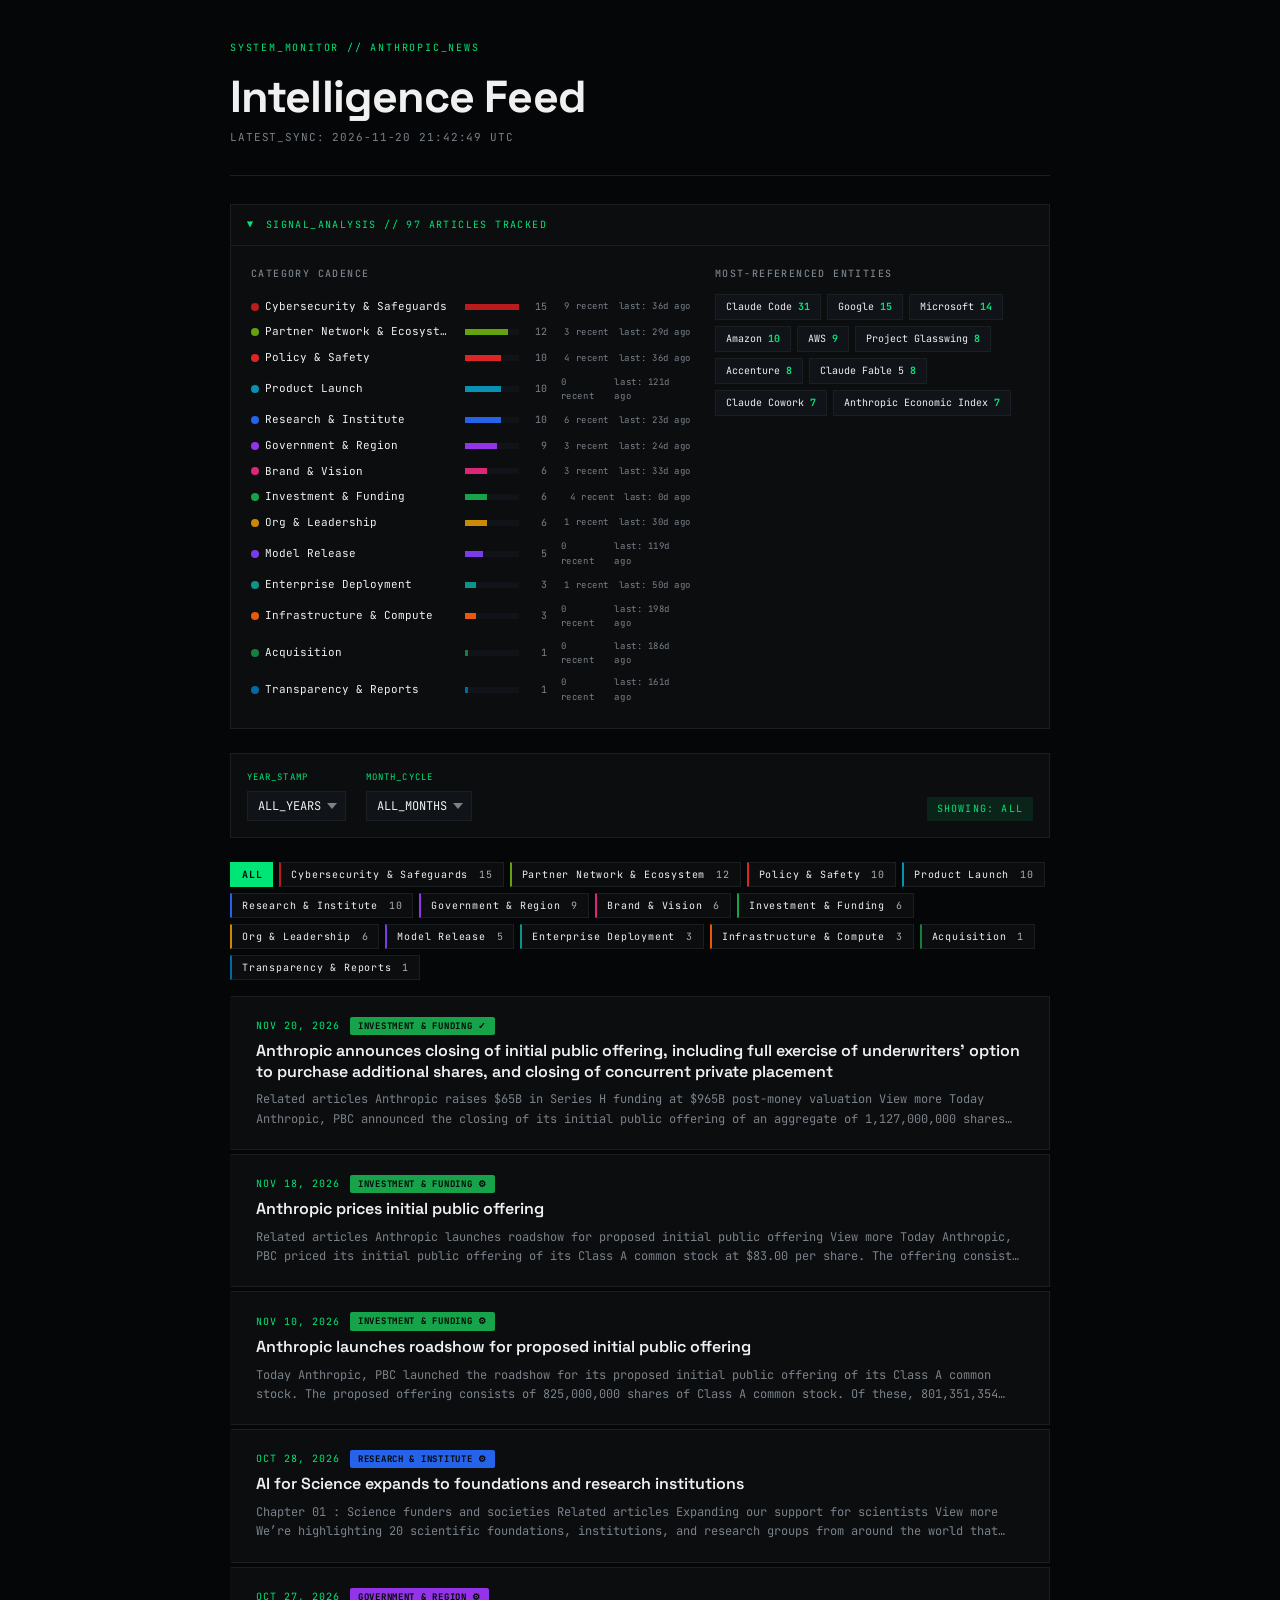
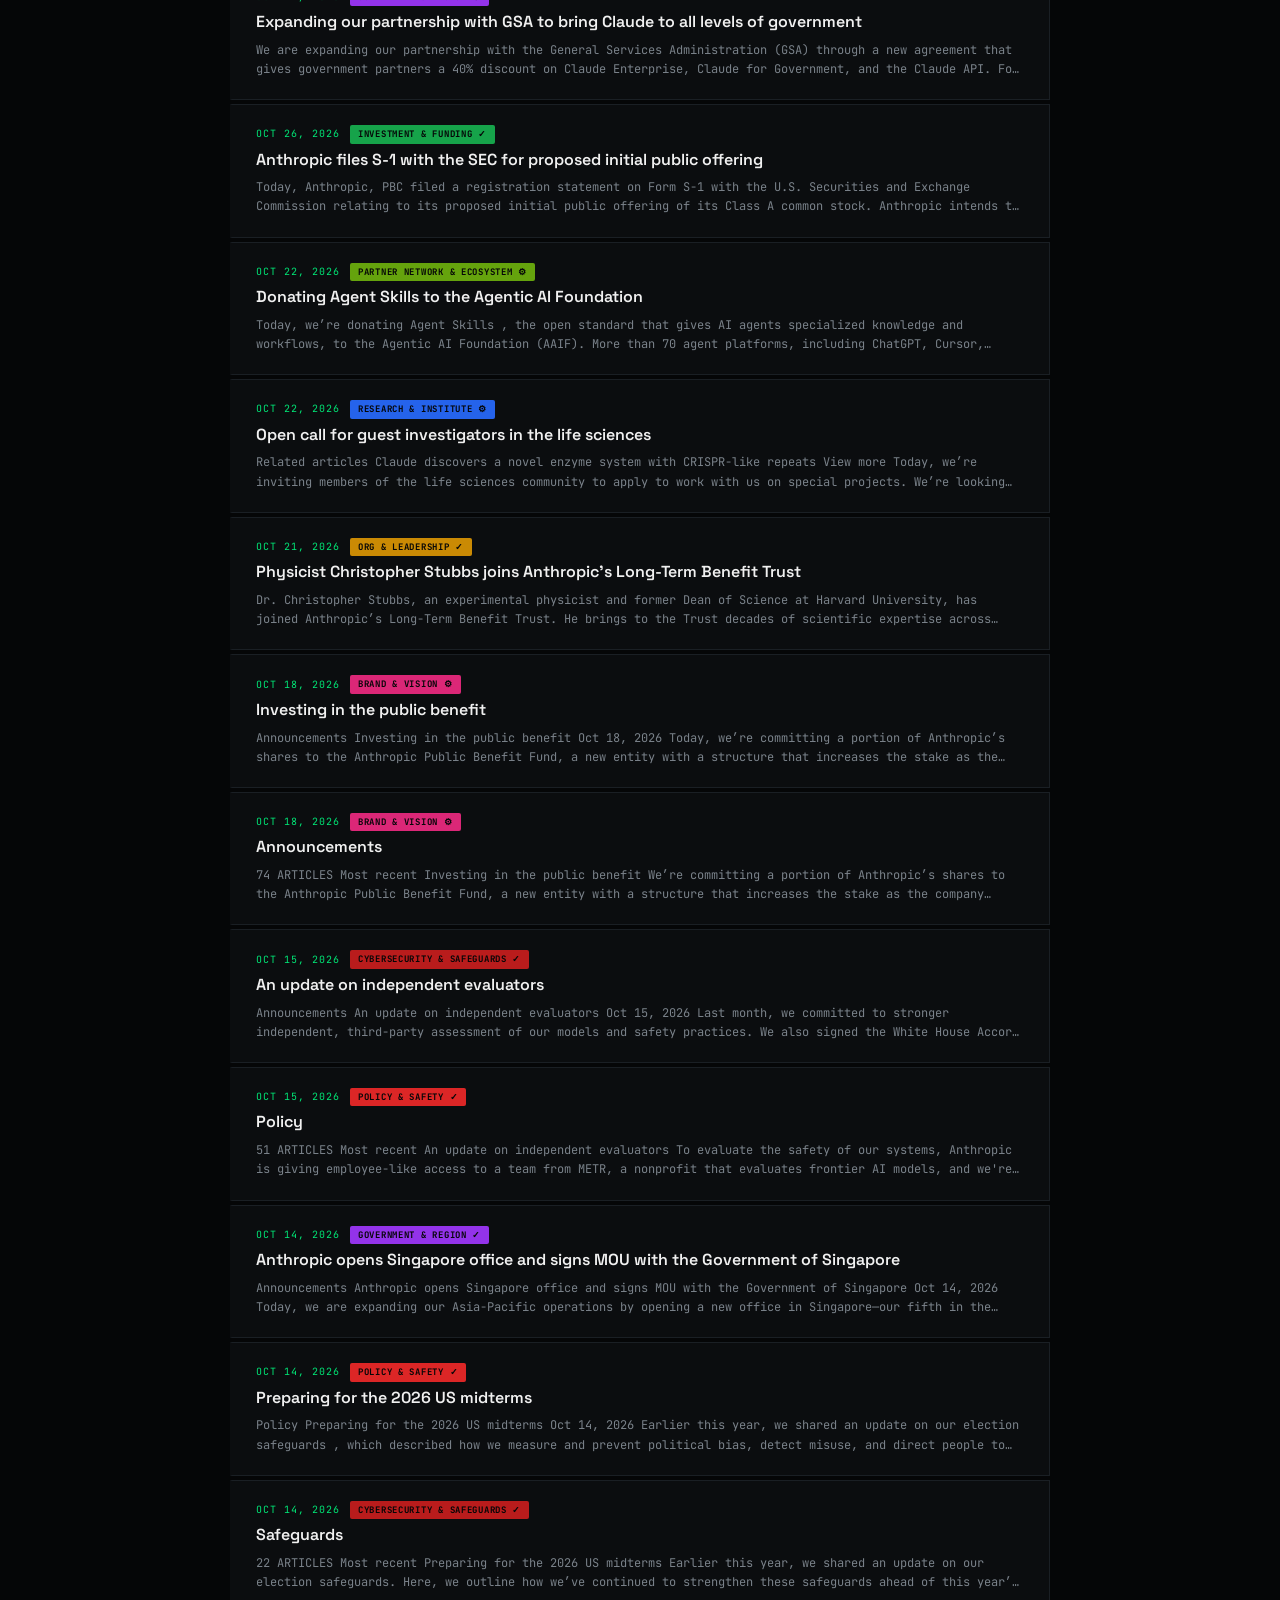
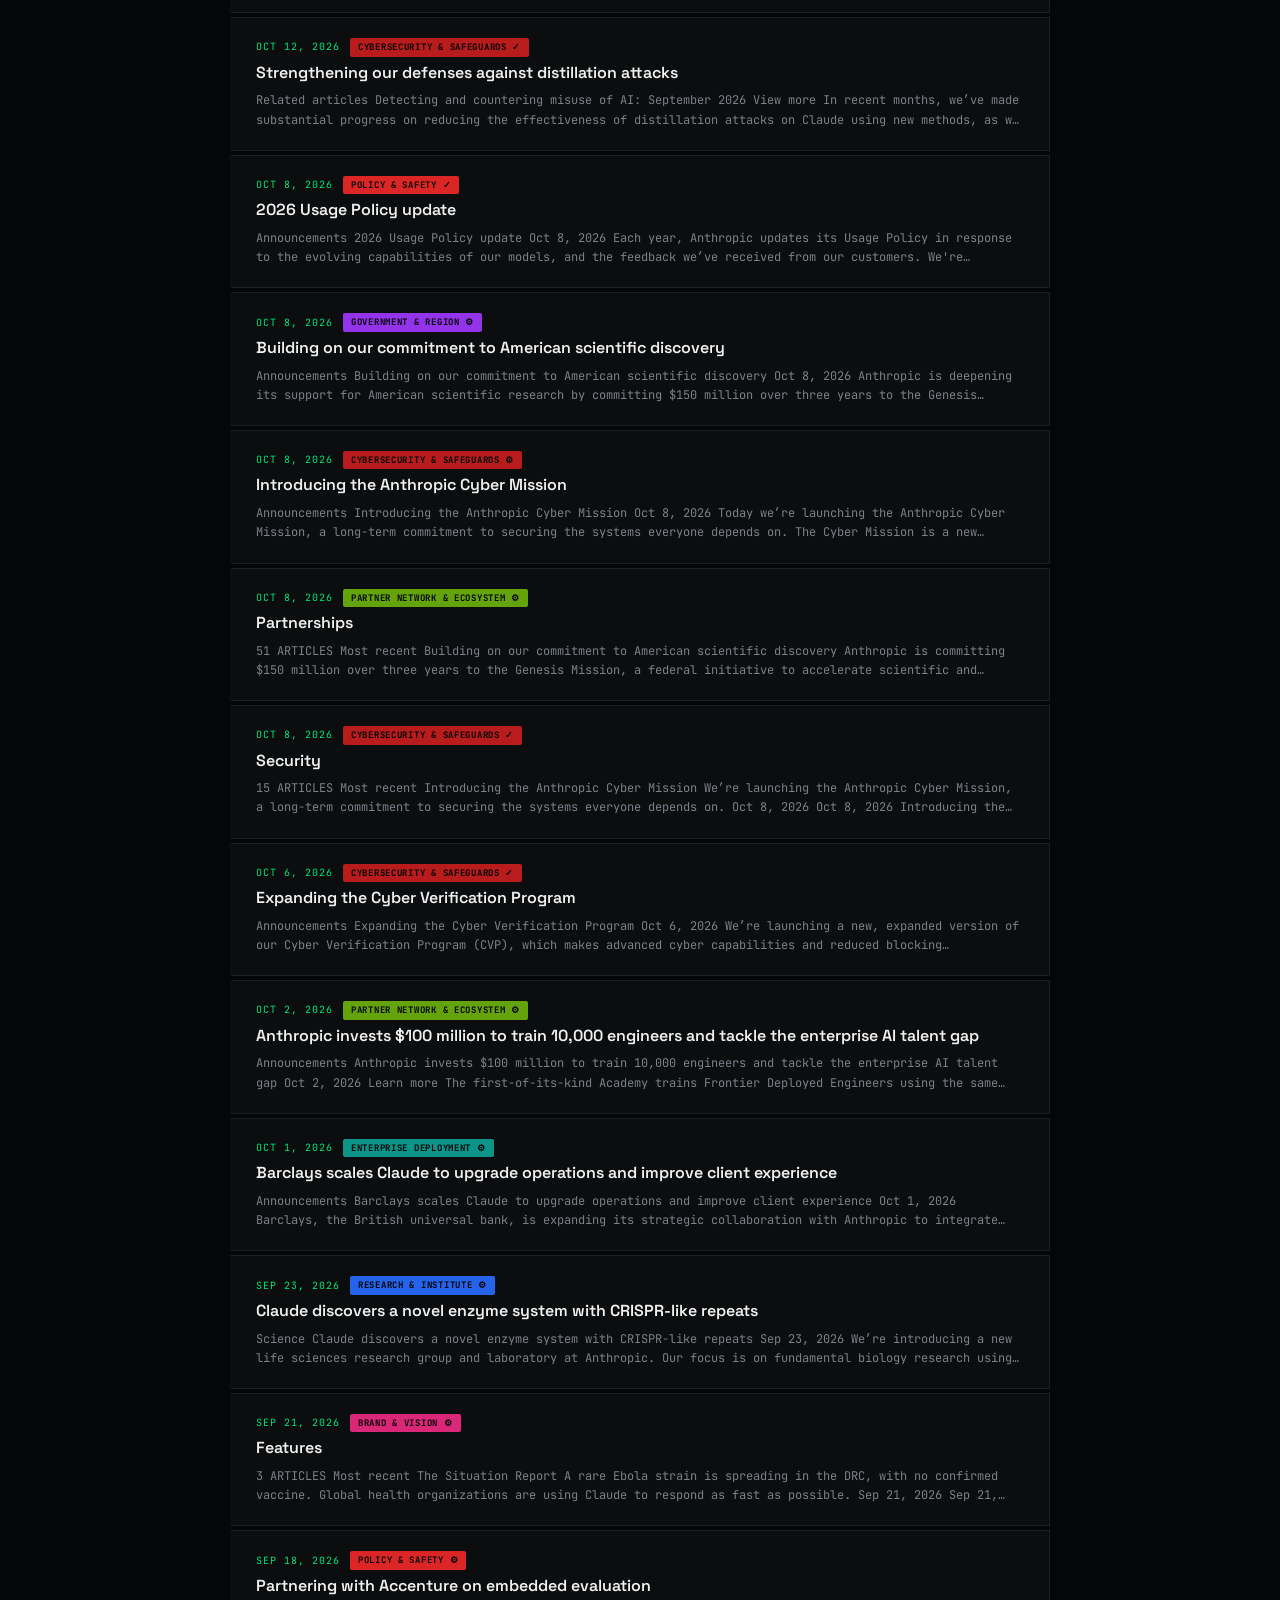
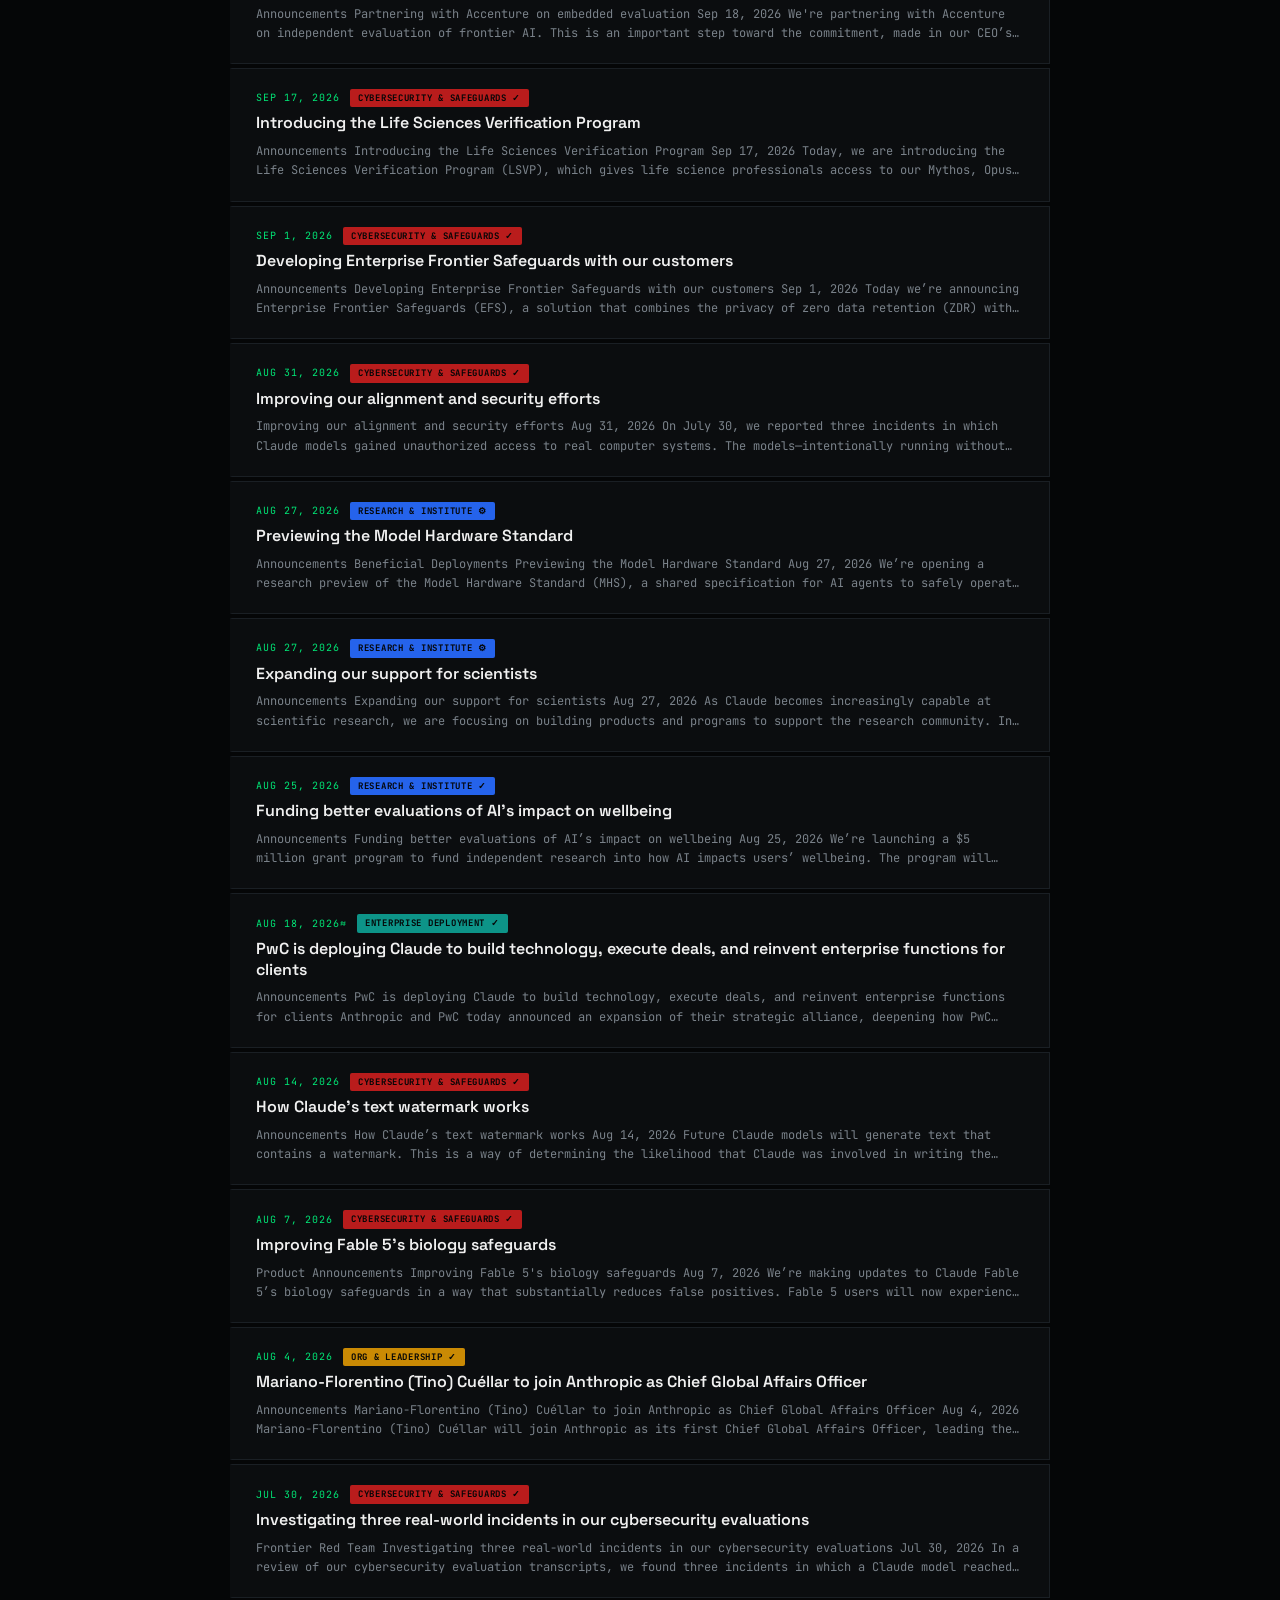
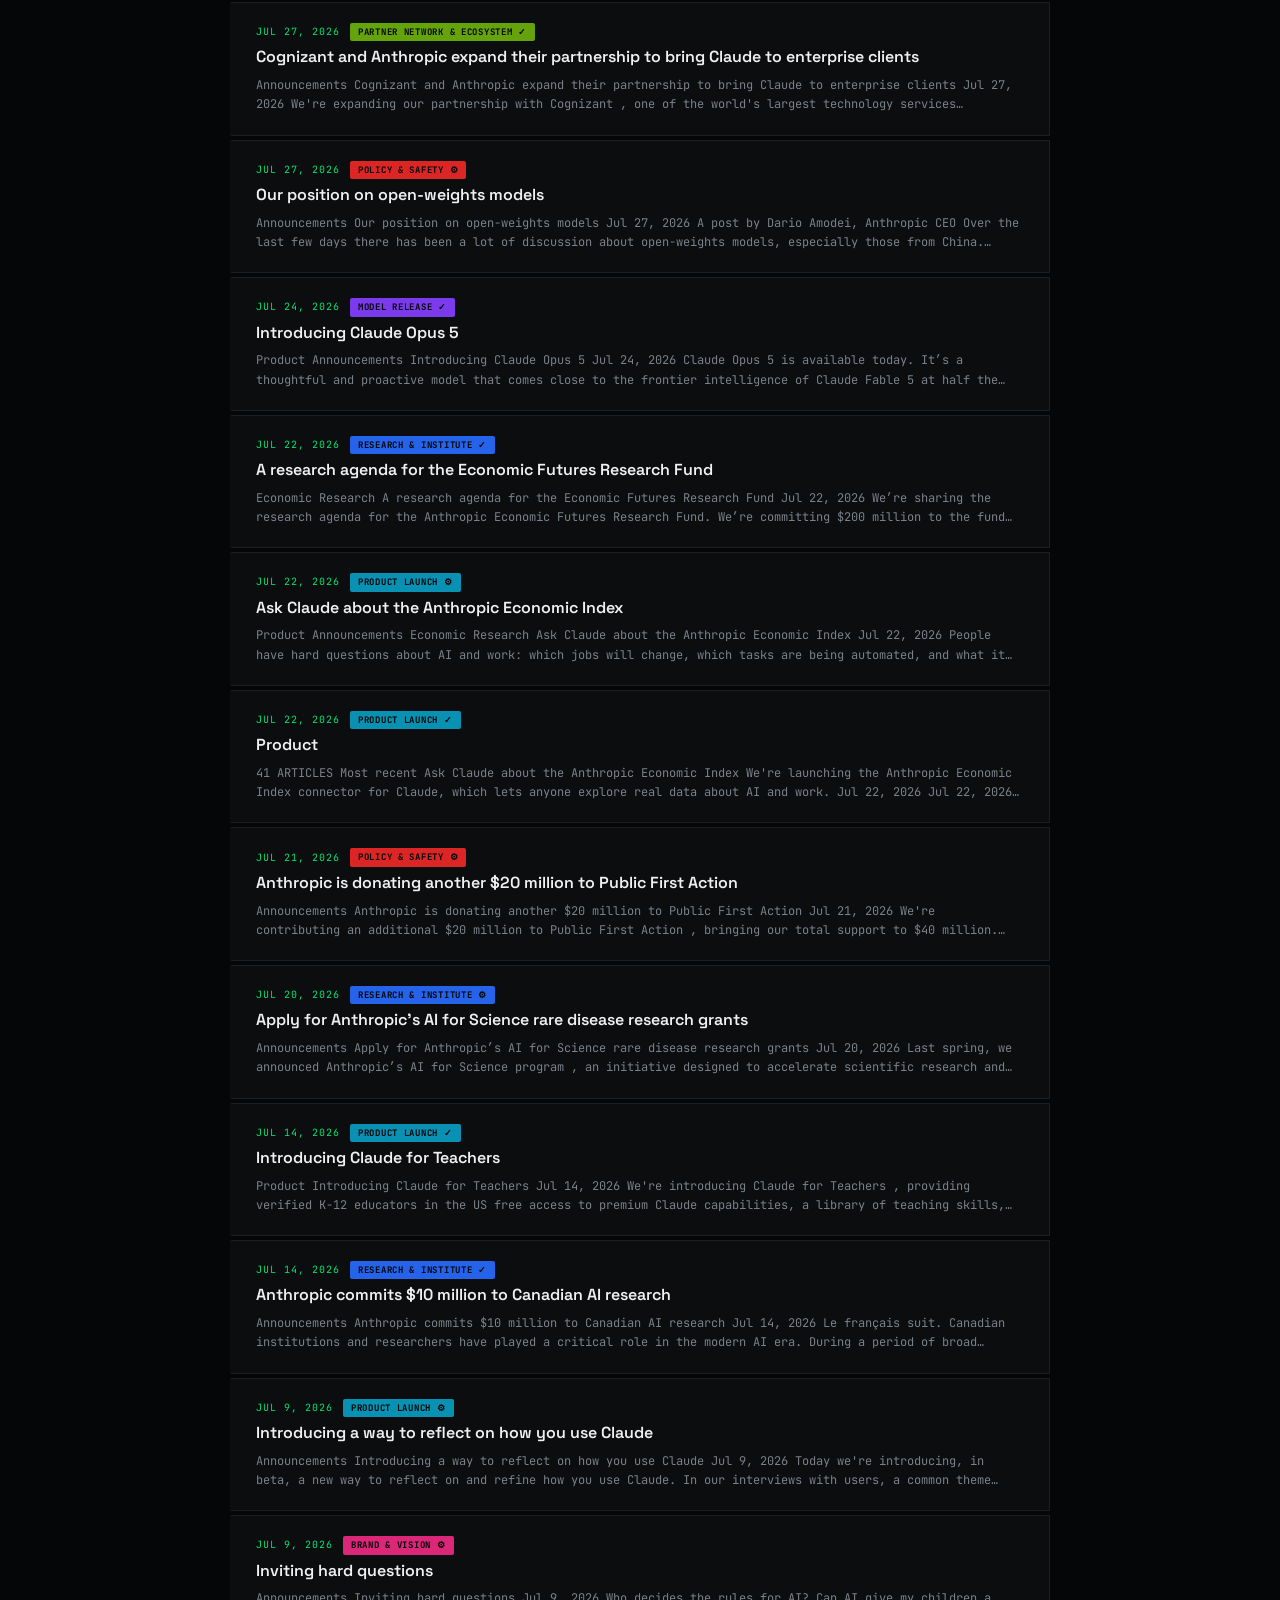
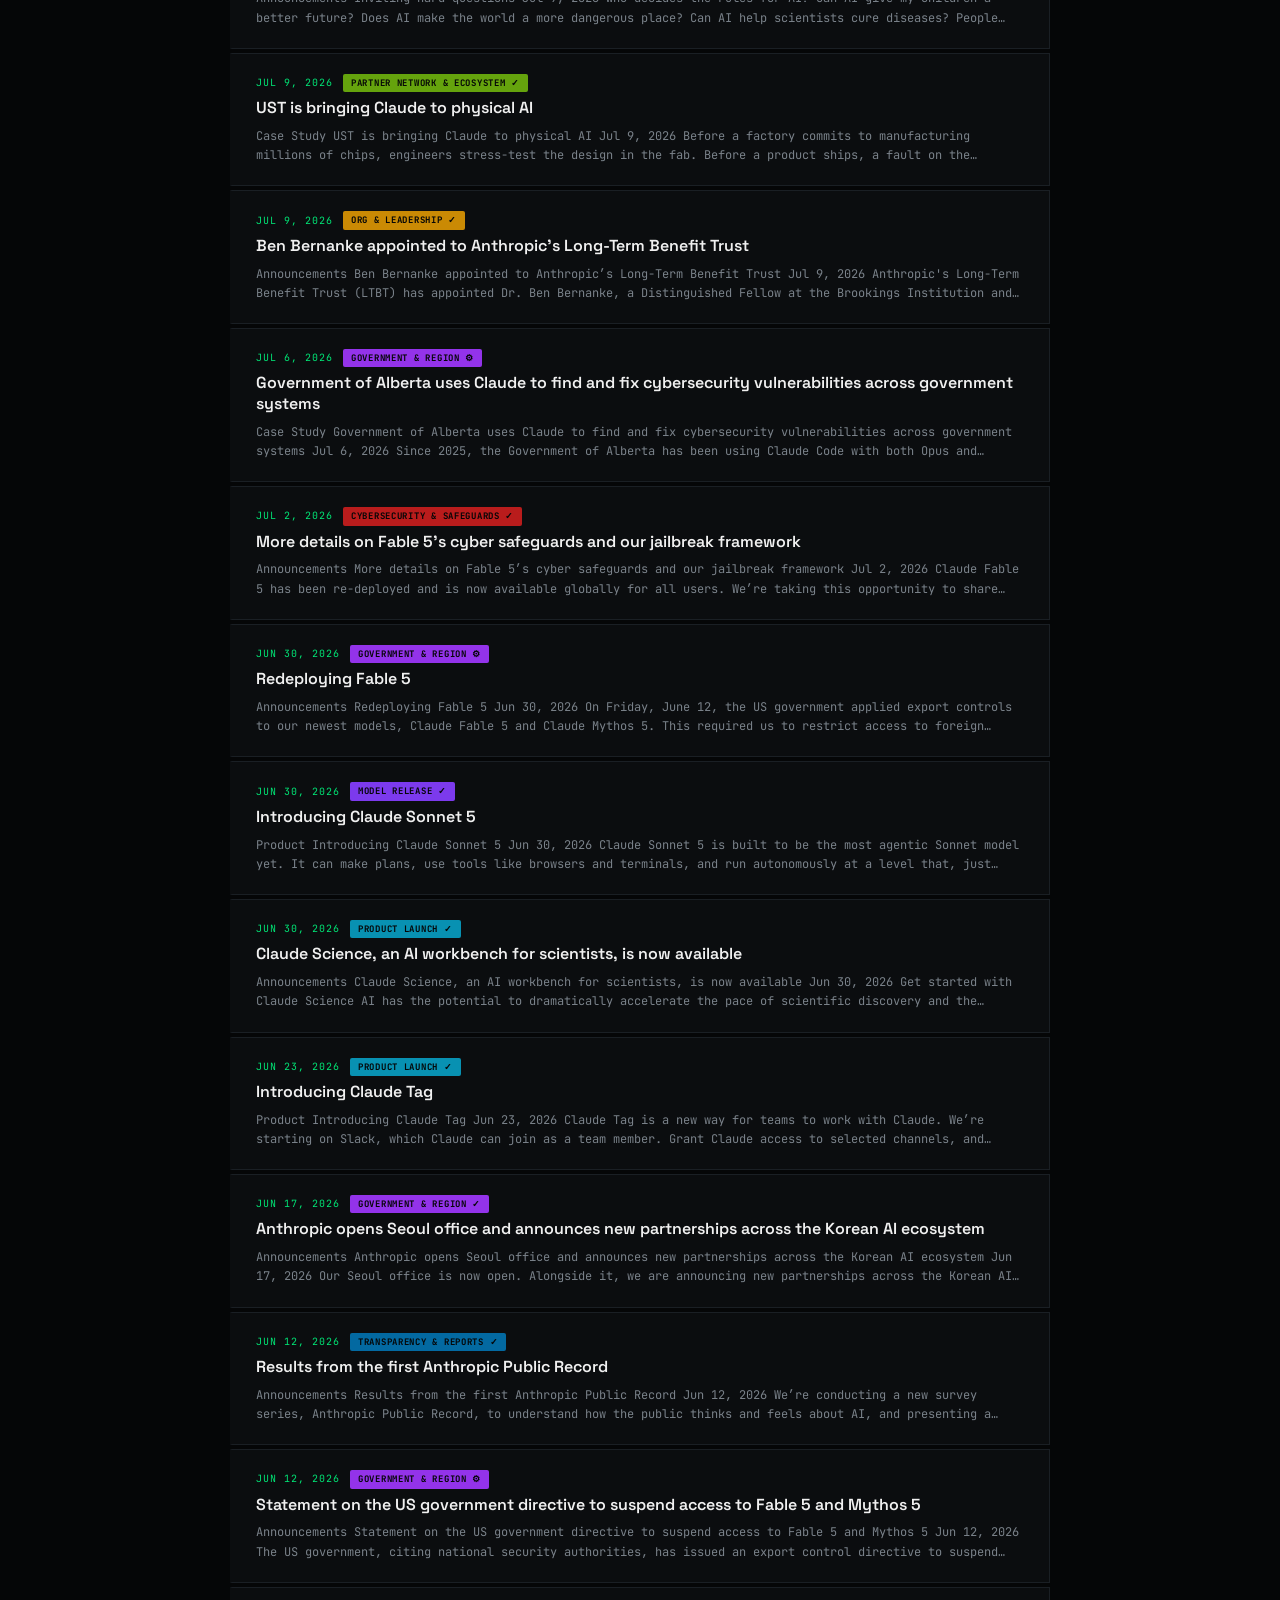
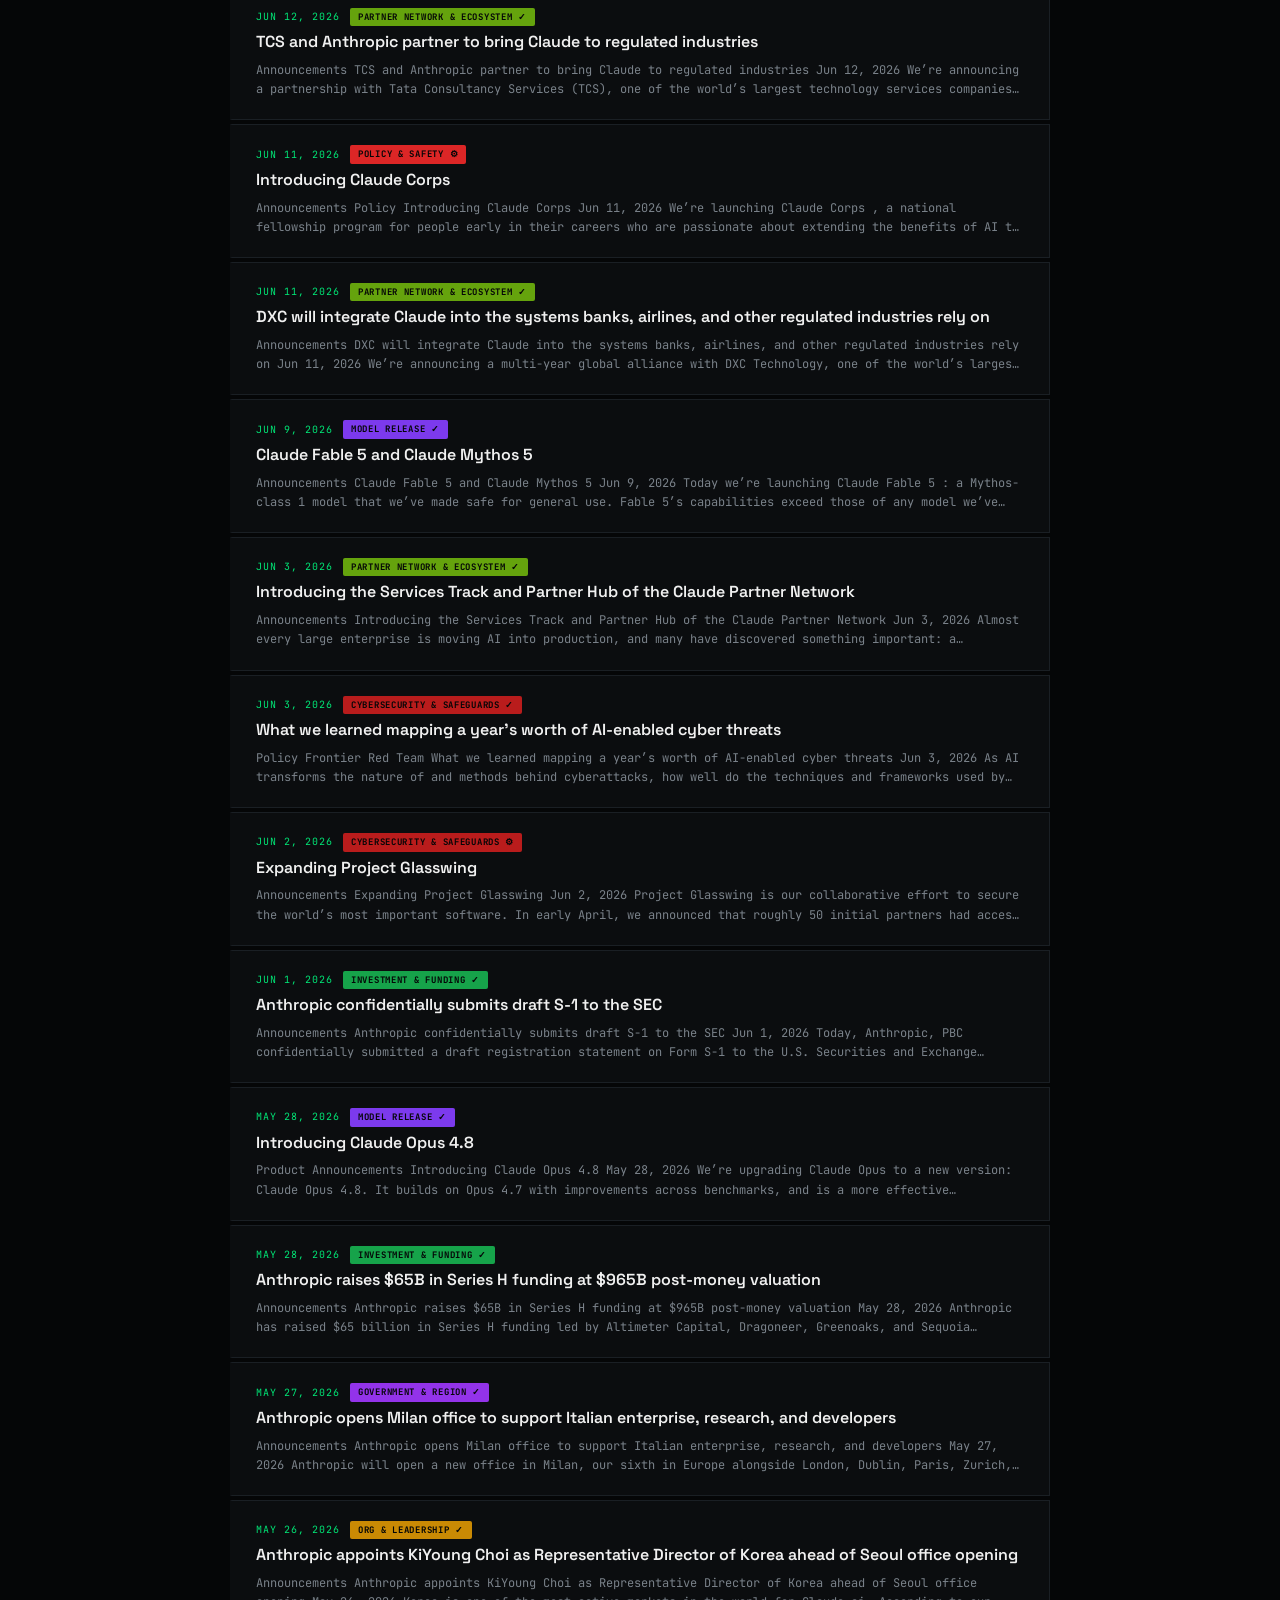
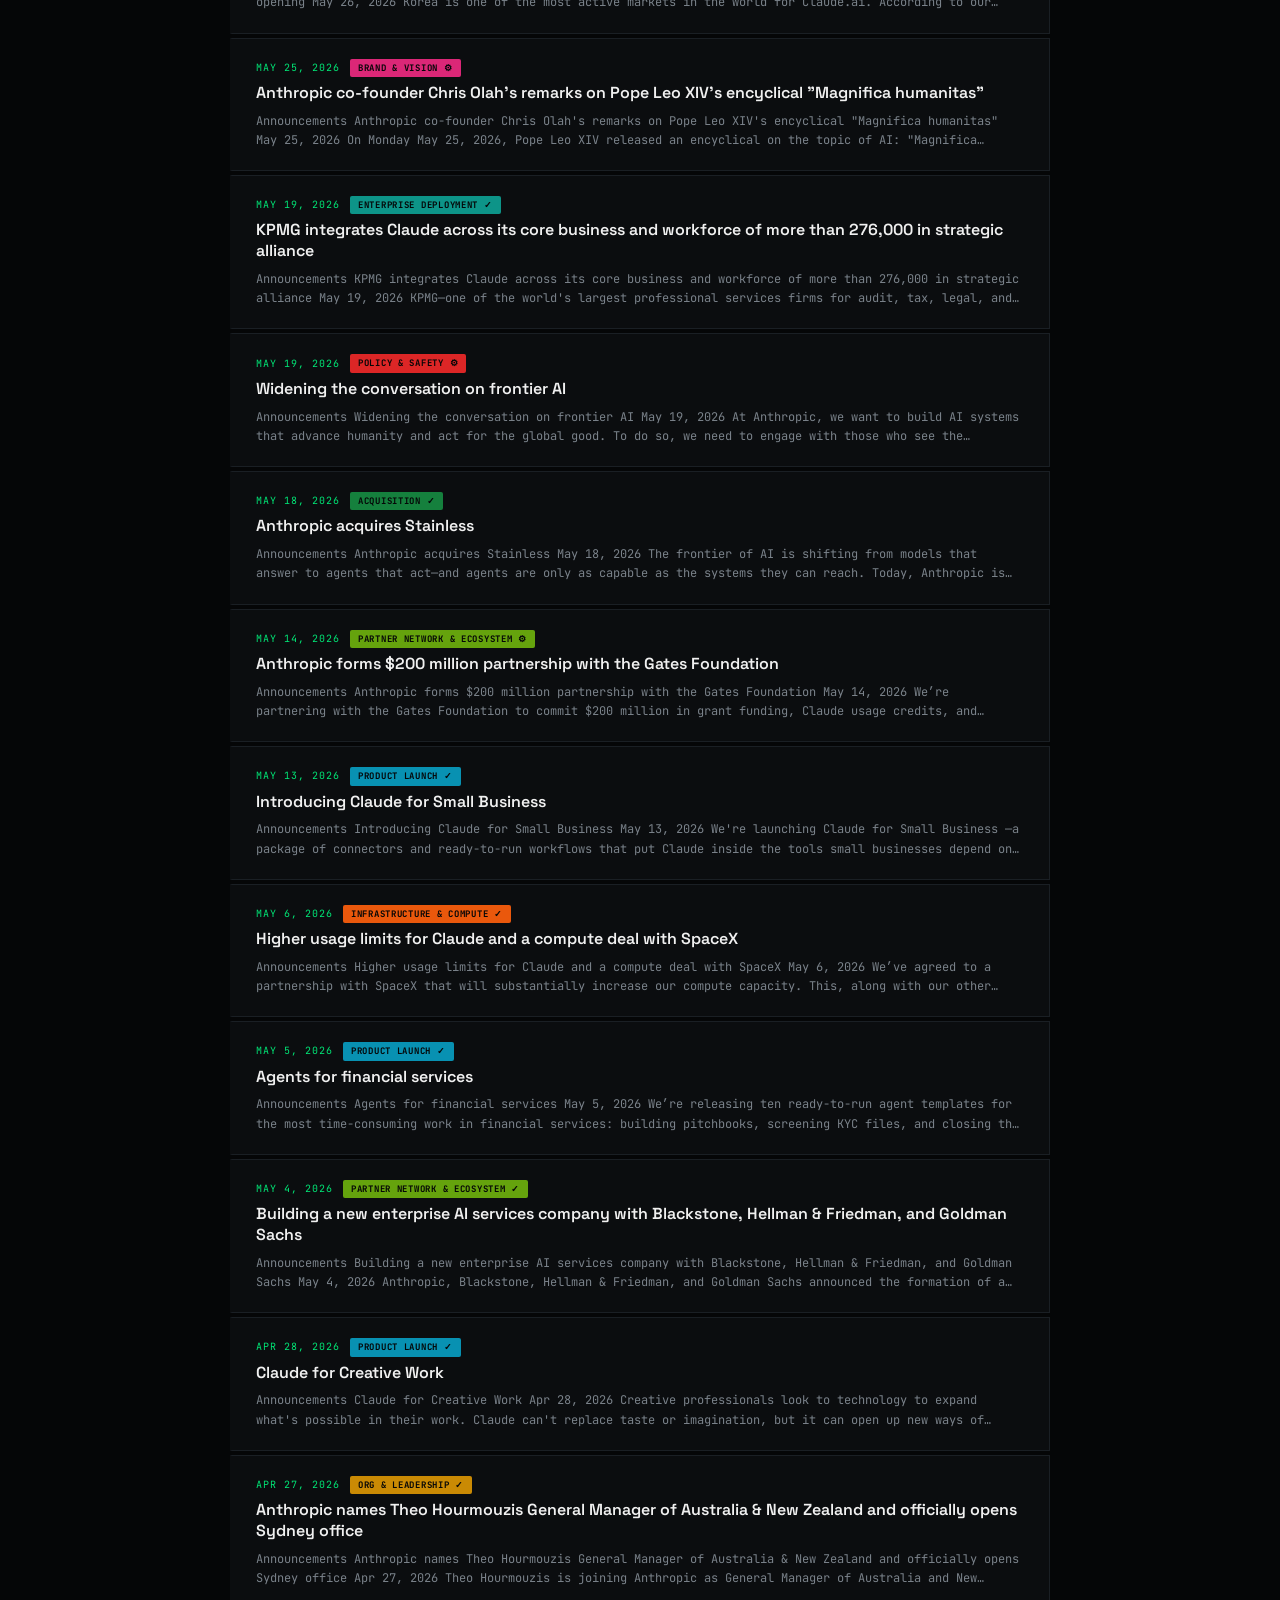
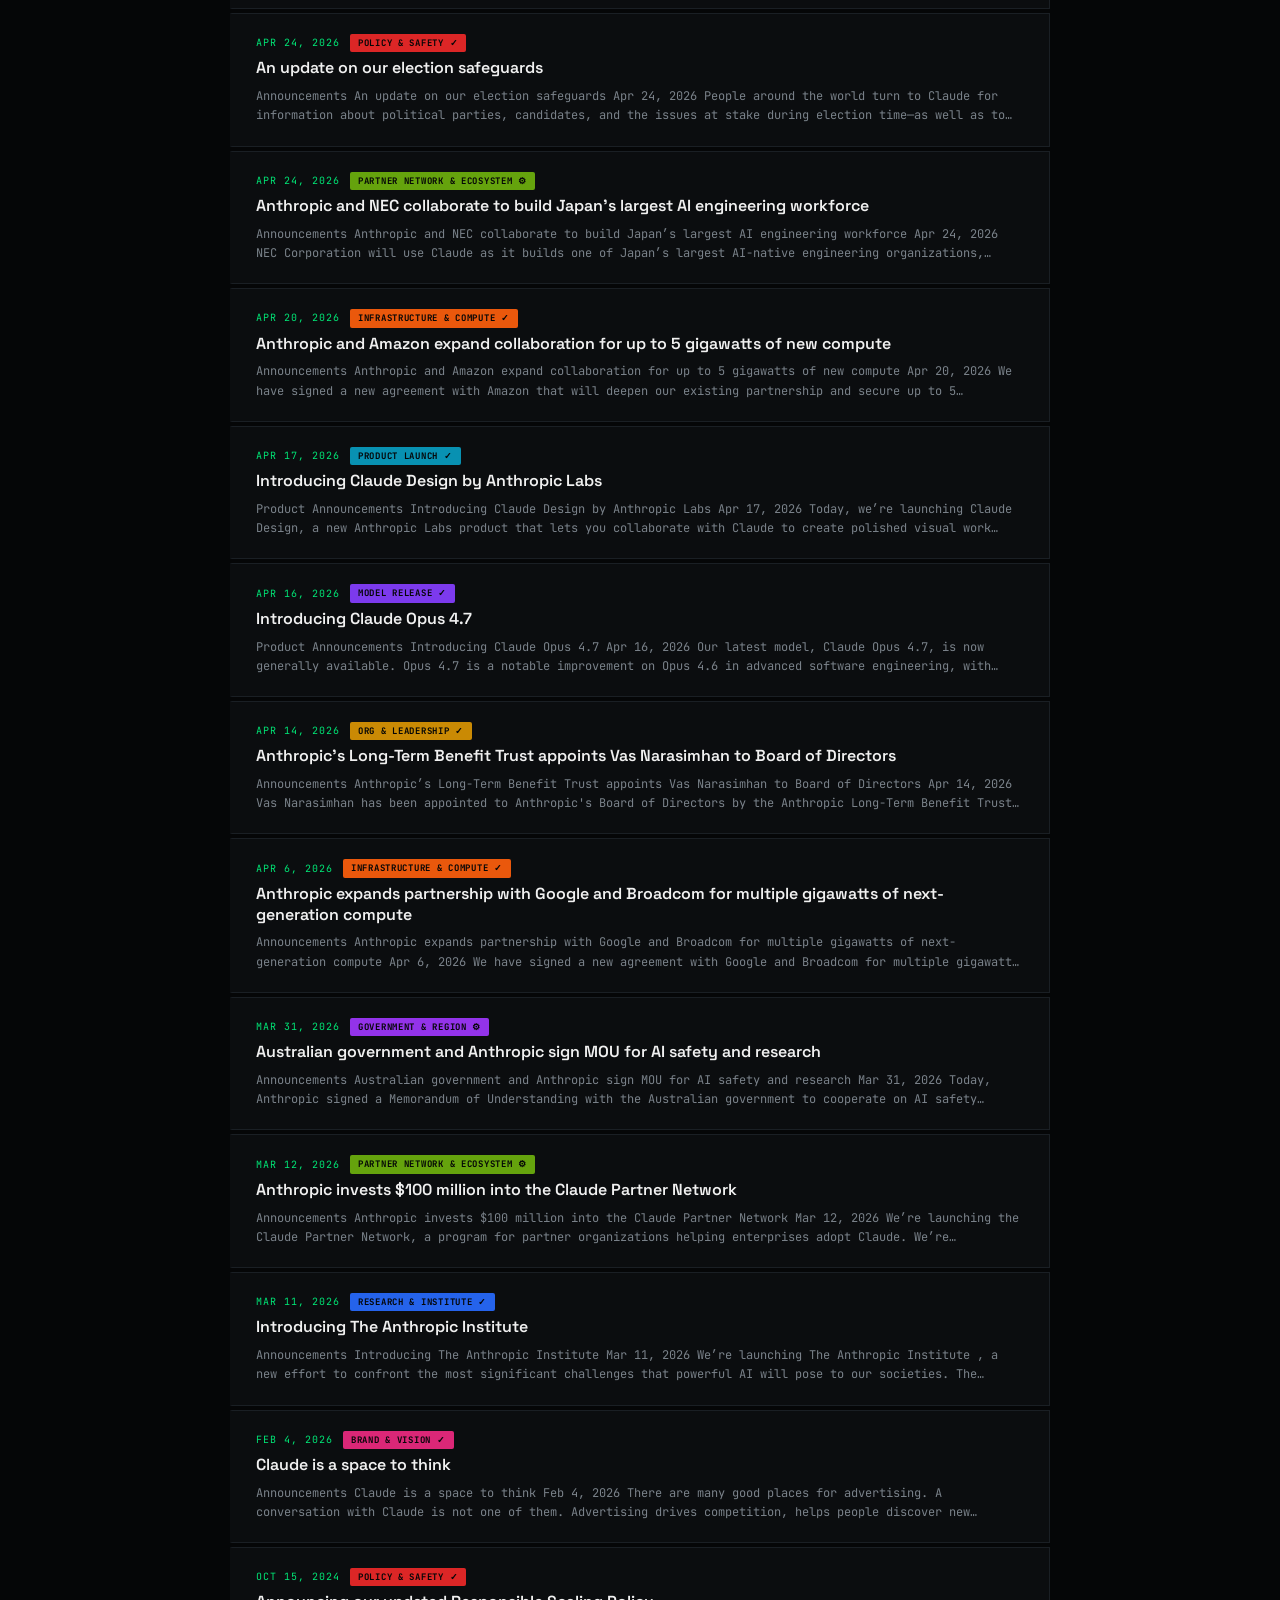
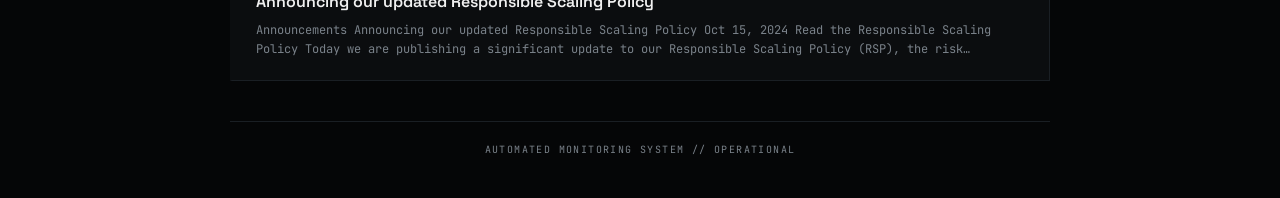
==== index.html @ 63902dde "chore: update news data and index" ====
<!DOCTYPE html>
<html lang="en">
<head>
    <meta charset="UTF-8">
    <meta name="viewport" content="width=device-width, initial-scale=1.0">
    <title>Anthropic News Monitor</title>
    <link rel="stylesheet" href="styles.css">
    <link rel="alternate" type="application/rss+xml" title="Anthropic News (unofficial feed)" href="feed.xml">
</head>
<body>
    <div class="container">
        <header>
            <div class="brand">SYSTEM_MONITOR // ANTHROPIC_NEWS</div>
            <h1>Intelligence Feed</h1>
            <p class="update-time">LATEST_SYNC: 2026-11-20 21:42:49 UTC</p>
        </header>

        
    <details class="trends-panel" open>
        <summary class="trends-summary">SIGNAL_ANALYSIS // 97 articles tracked</summary>
        <div class="trends-grid">
            <div class="trends-col">
                <h3>Category cadence</h3>
                
        <div class="trend-row">
            <div class="trend-label">
                <span class="cat-dot" style="background:#b91c1c"></span>
                <span class="cat-name">Cybersecurity & Safeguards</span>
            </div>
            <div class="trend-bar-wrap">
                <div class="trend-bar-track">
                    <div class="trend-bar" style="width:100%;background:#b91c1c"></div>
                </div>
                <span class="trend-count">15</span>
            </div>
            <div class="trend-meta">
                <span title="Articles in last 90 days">9 recent</span>
                <span title="Days since last article in this category">last: 36d ago</span>
            </div>
        </div>
        <div class="trend-row">
            <div class="trend-label">
                <span class="cat-dot" style="background:#65a30d"></span>
                <span class="cat-name">Partner Network & Ecosystem</span>
            </div>
            <div class="trend-bar-wrap">
                <div class="trend-bar-track">
                    <div class="trend-bar" style="width:80%;background:#65a30d"></div>
                </div>
                <span class="trend-count">12</span>
            </div>
            <div class="trend-meta">
                <span title="Articles in last 90 days">3 recent</span>
                <span title="Days since last article in this category">last: 29d ago</span>
            </div>
        </div>
        <div class="trend-row">
            <div class="trend-label">
                <span class="cat-dot" style="background:#dc2626"></span>
                <span class="cat-name">Policy & Safety</span>
            </div>
            <div class="trend-bar-wrap">
                <div class="trend-bar-track">
                    <div class="trend-bar" style="width:66%;background:#dc2626"></div>
                </div>
                <span class="trend-count">10</span>
            </div>
            <div class="trend-meta">
                <span title="Articles in last 90 days">4 recent</span>
                <span title="Days since last article in this category">last: 36d ago</span>
            </div>
        </div>
        <div class="trend-row">
            <div class="trend-label">
                <span class="cat-dot" style="background:#0891b2"></span>
                <span class="cat-name">Product Launch</span>
            </div>
            <div class="trend-bar-wrap">
                <div class="trend-bar-track">
                    <div class="trend-bar" style="width:66%;background:#0891b2"></div>
                </div>
                <span class="trend-count">10</span>
            </div>
            <div class="trend-meta">
                <span title="Articles in last 90 days">0 recent</span>
                <span title="Days since last article in this category">last: 121d ago</span>
            </div>
        </div>
        <div class="trend-row">
            <div class="trend-label">
                <span class="cat-dot" style="background:#2563eb"></span>
                <span class="cat-name">Research & Institute</span>
            </div>
            <div class="trend-bar-wrap">
                <div class="trend-bar-track">
                    <div class="trend-bar" style="width:66%;background:#2563eb"></div>
                </div>
                <span class="trend-count">10</span>
            </div>
            <div class="trend-meta">
                <span title="Articles in last 90 days">6 recent</span>
                <span title="Days since last article in this category">last: 23d ago</span>
            </div>
        </div>
        <div class="trend-row">
            <div class="trend-label">
                <span class="cat-dot" style="background:#9333ea"></span>
                <span class="cat-name">Government & Region</span>
            </div>
            <div class="trend-bar-wrap">
                <div class="trend-bar-track">
                    <div class="trend-bar" style="width:60%;background:#9333ea"></div>
                </div>
                <span class="trend-count">9</span>
            </div>
            <div class="trend-meta">
                <span title="Articles in last 90 days">3 recent</span>
                <span title="Days since last article in this category">last: 24d ago</span>
            </div>
        </div>
        <div class="trend-row">
            <div class="trend-label">
                <span class="cat-dot" style="background:#db2777"></span>
                <span class="cat-name">Brand & Vision</span>
            </div>
            <div class="trend-bar-wrap">
                <div class="trend-bar-track">
                    <div class="trend-bar" style="width:40%;background:#db2777"></div>
                </div>
                <span class="trend-count">6</span>
            </div>
            <div class="trend-meta">
                <span title="Articles in last 90 days">3 recent</span>
                <span title="Days since last article in this category">last: 33d ago</span>
            </div>
        </div>
        <div class="trend-row">
            <div class="trend-label">
                <span class="cat-dot" style="background:#16a34a"></span>
                <span class="cat-name">Investment & Funding</span>
            </div>
            <div class="trend-bar-wrap">
                <div class="trend-bar-track">
                    <div class="trend-bar" style="width:40%;background:#16a34a"></div>
                </div>
                <span class="trend-count">6</span>
            </div>
            <div class="trend-meta">
                <span title="Articles in last 90 days">4 recent</span>
                <span title="Days since last article in this category">last: 0d ago</span>
            </div>
        </div>
        <div class="trend-row">
            <div class="trend-label">
                <span class="cat-dot" style="background:#ca8a04"></span>
                <span class="cat-name">Org & Leadership</span>
            </div>
            <div class="trend-bar-wrap">
                <div class="trend-bar-track">
                    <div class="trend-bar" style="width:40%;background:#ca8a04"></div>
                </div>
                <span class="trend-count">6</span>
            </div>
            <div class="trend-meta">
                <span title="Articles in last 90 days">1 recent</span>
                <span title="Days since last article in this category">last: 30d ago</span>
            </div>
        </div>
        <div class="trend-row">
            <div class="trend-label">
                <span class="cat-dot" style="background:#7c3aed"></span>
                <span class="cat-name">Model Release</span>
            </div>
            <div class="trend-bar-wrap">
                <div class="trend-bar-track">
                    <div class="trend-bar" style="width:33%;background:#7c3aed"></div>
                </div>
                <span class="trend-count">5</span>
            </div>
            <div class="trend-meta">
                <span title="Articles in last 90 days">0 recent</span>
                <span title="Days since last article in this category">last: 119d ago</span>
            </div>
        </div>
        <div class="trend-row">
            <div class="trend-label">
                <span class="cat-dot" style="background:#0d9488"></span>
                <span class="cat-name">Enterprise Deployment</span>
            </div>
            <div class="trend-bar-wrap">
                <div class="trend-bar-track">
                    <div class="trend-bar" style="width:20%;background:#0d9488"></div>
                </div>
                <span class="trend-count">3</span>
            </div>
            <div class="trend-meta">
                <span title="Articles in last 90 days">1 recent</span>
                <span title="Days since last article in this category">last: 50d ago</span>
            </div>
        </div>
        <div class="trend-row">
            <div class="trend-label">
                <span class="cat-dot" style="background:#ea580c"></span>
                <span class="cat-name">Infrastructure & Compute</span>
            </div>
            <div class="trend-bar-wrap">
                <div class="trend-bar-track">
                    <div class="trend-bar" style="width:20%;background:#ea580c"></div>
                </div>
                <span class="trend-count">3</span>
            </div>
            <div class="trend-meta">
                <span title="Articles in last 90 days">0 recent</span>
                <span title="Days since last article in this category">last: 198d ago</span>
            </div>
        </div>
        <div class="trend-row">
            <div class="trend-label">
                <span class="cat-dot" style="background:#15803d"></span>
                <span class="cat-name">Acquisition</span>
            </div>
            <div class="trend-bar-wrap">
                <div class="trend-bar-track">
                    <div class="trend-bar" style="width:6%;background:#15803d"></div>
                </div>
                <span class="trend-count">1</span>
            </div>
            <div class="trend-meta">
                <span title="Articles in last 90 days">0 recent</span>
                <span title="Days since last article in this category">last: 186d ago</span>
            </div>
        </div>
        <div class="trend-row">
            <div class="trend-label">
                <span class="cat-dot" style="background:#0369a1"></span>
                <span class="cat-name">Transparency & Reports</span>
            </div>
            <div class="trend-bar-wrap">
                <div class="trend-bar-track">
                    <div class="trend-bar" style="width:6%;background:#0369a1"></div>
                </div>
                <span class="trend-count">1</span>
            </div>
            <div class="trend-meta">
                <span title="Articles in last 90 days">0 recent</span>
                <span title="Days since last article in this category">last: 161d ago</span>
            </div>
        </div>
            </div>
            <div class="trends-col">
                <h3>Most-referenced entities</h3>
                <div class="entity-chip-row"><span class="entity-chip" title="product">Claude Code <span class="entity-count">31</span></span><span class="entity-chip" title="company">Google <span class="entity-count">15</span></span><span class="entity-chip" title="company">Microsoft <span class="entity-count">14</span></span><span class="entity-chip" title="company">Amazon <span class="entity-count">10</span></span><span class="entity-chip" title="company">AWS <span class="entity-count">9</span></span><span class="entity-chip" title="program">Project Glasswing <span class="entity-count">8</span></span><span class="entity-chip" title="company">Accenture <span class="entity-count">8</span></span><span class="entity-chip" title="product">Claude Fable 5 <span class="entity-count">8</span></span><span class="entity-chip" title="product">Claude Cowork <span class="entity-count">7</span></span><span class="entity-chip" title="program">Anthropic Economic Index <span class="entity-count">7</span></span></div>
            </div>
        </div>
    </details>
    

        <section class="filter-section">
            <div class="filter-group">
                <label for="yearFilter">YEAR_STAMP</label>
                <select id="yearFilter" onchange="applyFilters()">
                    <option value="all">ALL_YEARS</option>
                    <option value="2026">2026</option>
                    <option value="2025">2025</option>
                    <option value="2024">2024</option>
                </select>
            </div>

            <div class="filter-group">
                <label for="monthFilter">MONTH_CYCLE</label>
                <select id="monthFilter" onchange="applyFilters()">
                    <option value="all">ALL_MONTHS</option>
                    <option value="01">JANUARY</option>
                    <option value="02">FEBRUARY</option>
                    <option value="03">MARCH</option>
                    <option value="04">APRIL</option>
                    <option value="05">MAY</option>
                    <option value="06">JUNE</option>
                    <option value="07">JULY</option>
                    <option value="08">AUGUST</option>
                    <option value="09">SEPTEMBER</option>
                    <option value="10">OCTOBER</option>
                    <option value="11">NOVEMBER</option>
                    <option value="12">DECEMBER</option>
                </select>
            </div>

            <div id="results-count" class="status-tag">SHOWING: ALL</div>
        </section>

        <section class="chip-section">
            <div class="chip-row">
                <button class="cat-chip active" data-cat="all" onclick="filterByCat(this)">ALL</button>
<button class="cat-chip" data-cat="Cybersecurity & Safeguards" style="--cat-color:#b91c1c" onclick="filterByCat(this)">Cybersecurity & Safeguards <span class="chip-count">15</span></button>
<button class="cat-chip" data-cat="Partner Network & Ecosystem" style="--cat-color:#65a30d" onclick="filterByCat(this)">Partner Network & Ecosystem <span class="chip-count">12</span></button>
<button class="cat-chip" data-cat="Policy & Safety" style="--cat-color:#dc2626" onclick="filterByCat(this)">Policy & Safety <span class="chip-count">10</span></button>
<button class="cat-chip" data-cat="Product Launch" style="--cat-color:#0891b2" onclick="filterByCat(this)">Product Launch <span class="chip-count">10</span></button>
<button class="cat-chip" data-cat="Research & Institute" style="--cat-color:#2563eb" onclick="filterByCat(this)">Research & Institute <span class="chip-count">10</span></button>
<button class="cat-chip" data-cat="Government & Region" style="--cat-color:#9333ea" onclick="filterByCat(this)">Government & Region <span class="chip-count">9</span></button>
<button class="cat-chip" data-cat="Brand & Vision" style="--cat-color:#db2777" onclick="filterByCat(this)">Brand & Vision <span class="chip-count">6</span></button>
<button class="cat-chip" data-cat="Investment & Funding" style="--cat-color:#16a34a" onclick="filterByCat(this)">Investment & Funding <span class="chip-count">6</span></button>
<button class="cat-chip" data-cat="Org & Leadership" style="--cat-color:#ca8a04" onclick="filterByCat(this)">Org & Leadership <span class="chip-count">6</span></button>
<button class="cat-chip" data-cat="Model Release" style="--cat-color:#7c3aed" onclick="filterByCat(this)">Model Release <span class="chip-count">5</span></button>
<button class="cat-chip" data-cat="Enterprise Deployment" style="--cat-color:#0d9488" onclick="filterByCat(this)">Enterprise Deployment <span class="chip-count">3</span></button>
<button class="cat-chip" data-cat="Infrastructure & Compute" style="--cat-color:#ea580c" onclick="filterByCat(this)">Infrastructure & Compute <span class="chip-count">3</span></button>
<button class="cat-chip" data-cat="Acquisition" style="--cat-color:#15803d" onclick="filterByCat(this)">Acquisition <span class="chip-count">1</span></button>
<button class="cat-chip" data-cat="Transparency & Reports" style="--cat-color:#0369a1" onclick="filterByCat(this)">Transparency & Reports <span class="chip-count">1</span></button>
            </div>
        </section>

        <main>
            <ul id="article-list">
                
        <li class="post-item" data-year="2026" data-month="11" data-cat="Investment & Funding">
            <div class="post-meta">
                <span class="post-date">Nov 20, 2026</span>
                <span class="cat-badge" style="background:#16a34a" title="source: rules+verified">Investment & Funding ✓</span>
            </div>
            <a href="https://www.anthropic.com/news/ipo-close" target="_blank" class="post-title">Anthropic announces closing of initial public offering, including full exercise of underwriters’ option to purchase additional shares, and closing of concurrent private placement</a>
            <p class="post-snippet">Related articles Anthropic raises $65B in Series H funding at $965B post-money valuation View more Today Anthropic, PBC announced the closing of its initial public offering of an aggregate of 1,127,000,000 shares of its Class A common stock at a...</p>
        </li>

        <li class="post-item" data-year="2026" data-month="11" data-cat="Investment & Funding">
            <div class="post-meta">
                <span class="post-date">Nov 18, 2026</span>
                <span class="cat-badge" style="background:#16a34a" title="source: verifier_override">Investment & Funding ⚙</span>
            </div>
            <a href="https://www.anthropic.com/news/anthropic-prices-initial-public-offering" target="_blank" class="post-title">Anthropic prices initial public offering</a>
            <p class="post-snippet">Related articles Anthropic launches roadshow for proposed initial public offering View more Today Anthropic, PBC priced its initial public offering of its Class A common stock at $83.00 per share. The offering consists of 980,000,000 shares of Class A common...</p>
        </li>

        <li class="post-item" data-year="2026" data-month="11" data-cat="Investment & Funding">
            <div class="post-meta">
                <span class="post-date">Nov 10, 2026</span>
                <span class="cat-badge" style="background:#16a34a" title="source: verifier_override">Investment & Funding ⚙</span>
            </div>
            <a href="https://www.anthropic.com/news/roadshow-launch" target="_blank" class="post-title">Anthropic launches roadshow for proposed initial public offering</a>
            <p class="post-snippet">Today Anthropic, PBC launched the roadshow for its proposed initial public offering of its Class A common stock. The proposed offering consists of 825,000,000 shares of Class A common stock. Of these, 801,351,354 shares are being offered by Anthropic and...</p>
        </li>

        <li class="post-item" data-year="2026" data-month="10" data-cat="Research & Institute">
            <div class="post-meta">
                <span class="post-date">Oct 28, 2026</span>
                <span class="cat-badge" style="background:#2563eb" title="source: verifier_override">Research & Institute ⚙</span>
            </div>
            <a href="https://www.anthropic.com/news/ai-for-science-expands-foundations-research-institutions" target="_blank" class="post-title">AI for Science expands to foundations and research institutions</a>
            <p class="post-snippet">Chapter 01 : Science funders and societies Related articles Expanding our support for scientists View more We’re highlighting 20 scientific foundations, institutions, and research groups from around the world that we’ve partnered with in an expansion of our AI for...</p>
        </li>

        <li class="post-item" data-year="2026" data-month="10" data-cat="Government & Region">
            <div class="post-meta">
                <span class="post-date">Oct 27, 2026</span>
                <span class="cat-badge" style="background:#9333ea" title="source: verifier_override">Government & Region ⚙</span>
            </div>
            <a href="https://www.anthropic.com/news/expanding-partnership-gsa" target="_blank" class="post-title">Expanding our partnership with GSA to bring Claude to all levels of government</a>
            <p class="post-snippet">We are expanding our partnership with the General Services Administration (GSA) through a new agreement that gives government partners a 40% discount on Claude Enterprise, Claude for Government, and the Claude API. For the first time, the discount applies across...</p>
        </li>

        <li class="post-item" data-year="2026" data-month="10" data-cat="Investment & Funding">
            <div class="post-meta">
                <span class="post-date">Oct 26, 2026</span>
                <span class="cat-badge" style="background:#16a34a" title="source: rules+verified">Investment & Funding ✓</span>
            </div>
            <a href="https://www.anthropic.com/news/s1-sec" target="_blank" class="post-title">Anthropic files S-1 with the SEC for proposed initial public offering</a>
            <p class="post-snippet">Today, Anthropic, PBC filed a registration statement on Form S-1 with the U.S. Securities and Exchange Commission relating to its proposed initial public offering of its Class A common stock. Anthropic intends to list its Class A common stock on...</p>
        </li>

        <li class="post-item" data-year="2026" data-month="10" data-cat="Partner Network & Ecosystem">
            <div class="post-meta">
                <span class="post-date">Oct 22, 2026</span>
                <span class="cat-badge" style="background:#65a30d" title="source: verifier_override">Partner Network & Ecosystem ⚙</span>
            </div>
            <a href="https://www.anthropic.com/news/donating-agent-skills-to-the-agentic-ai-foundation" target="_blank" class="post-title">Donating Agent Skills to the Agentic AI Foundation</a>
            <p class="post-snippet">Today, we’re donating Agent Skills , the open standard that gives AI agents specialized knowledge and workflows, to the Agentic AI Foundation (AAIF). More than 70 agent platforms, including ChatGPT, Cursor, GitHub Copilot, and VS Code, have integrated Agent Skills...</p>
        </li>

        <li class="post-item" data-year="2026" data-month="10" data-cat="Research & Institute">
            <div class="post-meta">
                <span class="post-date">Oct 22, 2026</span>
                <span class="cat-badge" style="background:#2563eb" title="source: verifier_override">Research & Institute ⚙</span>
            </div>
            <a href="https://www.anthropic.com/news/open-call-guest-investigators-life-sciences" target="_blank" class="post-title">Open call for guest investigators in the life sciences</a>
            <p class="post-snippet">Related articles Claude discovers a novel enzyme system with CRISPR-like repeats View more Today, we’re inviting members of the life sciences community to apply to work with us on special projects. We’re looking for proposals from principal investigators and their...</p>
        </li>

        <li class="post-item" data-year="2026" data-month="10" data-cat="Org & Leadership">
            <div class="post-meta">
                <span class="post-date">Oct 21, 2026</span>
                <span class="cat-badge" style="background:#ca8a04" title="source: rules+verified">Org & Leadership ✓</span>
            </div>
            <a href="https://www.anthropic.com/news/christopher-stubbs-joins-long-term-benefit-trust" target="_blank" class="post-title">Physicist Christopher Stubbs joins Anthropic's Long-Term Benefit Trust</a>
            <p class="post-snippet">Dr. Christopher Stubbs, an experimental physicist and former Dean of Science at Harvard University, has joined Anthropic’s Long-Term Benefit Trust. He brings to the Trust decades of scientific expertise across observational cosmology and precision measurement. He has also advised the...</p>
        </li>

        <li class="post-item" data-year="2026" data-month="10" data-cat="Brand & Vision">
            <div class="post-meta">
                <span class="post-date">Oct 18, 2026</span>
                <span class="cat-badge" style="background:#db2777" title="source: verifier_override">Brand & Vision ⚙</span>
            </div>
            <a href="https://www.anthropic.com/news/public-benefit-fund" target="_blank" class="post-title">Investing in the public benefit</a>
            <p class="post-snippet">Announcements Investing in the public benefit Oct 18, 2026 Today, we’re committing a portion of Anthropic’s shares to the Anthropic Public Benefit Fund, a new entity with a structure that increases the stake as the company grows. Subject to stockholder...</p>
        </li>

        <li class="post-item" data-year="2026" data-month="10" data-cat="Brand & Vision">
            <div class="post-meta">
                <span class="post-date">Oct 18, 2026</span>
                <span class="cat-badge" style="background:#db2777" title="source: verifier_override">Brand & Vision ⚙</span>
            </div>
            <a href="https://www.anthropic.com/news/announcements" target="_blank" class="post-title">Announcements</a>
            <p class="post-snippet">74 ARTICLES Most recent Investing in the public benefit We’re committing a portion of Anthropic’s shares to the Anthropic Public Benefit Fund, a new entity with a structure that increases the stake as the company grows. Oct 18, 2026 Oct...</p>
        </li>

        <li class="post-item" data-year="2026" data-month="10" data-cat="Cybersecurity & Safeguards">
            <div class="post-meta">
                <span class="post-date">Oct 15, 2026</span>
                <span class="cat-badge" style="background:#b91c1c" title="source: rules+verified">Cybersecurity & Safeguards ✓</span>
            </div>
            <a href="https://www.anthropic.com/news/an-update-on-independent-evaluators" target="_blank" class="post-title">An update on independent evaluators</a>
            <p class="post-snippet">Announcements An update on independent evaluators Oct 15, 2026 Last month, we committed to stronger independent, third-party assessment of our models and safety practices. We also signed the White House Accord on Super Intelligence, in which companies pledged to partner...</p>
        </li>

        <li class="post-item" data-year="2026" data-month="10" data-cat="Policy & Safety">
            <div class="post-meta">
                <span class="post-date">Oct 15, 2026</span>
                <span class="cat-badge" style="background:#dc2626" title="source: rules+verified">Policy & Safety ✓</span>
            </div>
            <a href="https://www.anthropic.com/news/policy" target="_blank" class="post-title">Policy</a>
            <p class="post-snippet">51 ARTICLES Most recent An update on independent evaluators To evaluate the safety of our systems, Anthropic is giving employee-like access to a team from METR, a nonprofit that evaluates frontier AI models, and we're in early discussions with several...</p>
        </li>

        <li class="post-item" data-year="2026" data-month="10" data-cat="Government & Region">
            <div class="post-meta">
                <span class="post-date">Oct 14, 2026</span>
                <span class="cat-badge" style="background:#9333ea" title="source: rules+verified">Government & Region ✓</span>
            </div>
            <a href="https://www.anthropic.com/news/singapore-office-opening" target="_blank" class="post-title">Anthropic opens Singapore office and signs MOU with the Government of Singapore</a>
            <p class="post-snippet">Announcements Anthropic opens Singapore office and signs MOU with the Government of Singapore Oct 14, 2026 Today, we are expanding our Asia-Pacific operations by opening a new office in Singapore—our fifth in the region—and signing a Memorandum of Understanding (MOU)...</p>
        </li>

        <li class="post-item" data-year="2026" data-month="10" data-cat="Policy & Safety">
            <div class="post-meta">
                <span class="post-date">Oct 14, 2026</span>
                <span class="cat-badge" style="background:#dc2626" title="source: rules+verified">Policy & Safety ✓</span>
            </div>
            <a href="https://www.anthropic.com/news/2026-us-midterms" target="_blank" class="post-title">Preparing for the 2026 US midterms</a>
            <p class="post-snippet">Policy Preparing for the 2026 US midterms Oct 14, 2026 Earlier this year, we shared an update on our election safeguards , which described how we measure and prevent political bias, detect misuse, and direct people to accurate voting information....</p>
        </li>

        <li class="post-item" data-year="2026" data-month="10" data-cat="Cybersecurity & Safeguards">
            <div class="post-meta">
                <span class="post-date">Oct 14, 2026</span>
                <span class="cat-badge" style="background:#b91c1c" title="source: rules+verified">Cybersecurity & Safeguards ✓</span>
            </div>
            <a href="https://www.anthropic.com/news/safeguards" target="_blank" class="post-title">Safeguards</a>
            <p class="post-snippet">22 ARTICLES Most recent Preparing for the 2026 US midterms Earlier this year, we shared an update on our election safeguards. Here, we outline how we’ve continued to strengthen these safeguards ahead of this year’s US midterms. Oct 14, 2026...</p>
        </li>

        <li class="post-item" data-year="2026" data-month="10" data-cat="Cybersecurity & Safeguards">
            <div class="post-meta">
                <span class="post-date">Oct 12, 2026</span>
                <span class="cat-badge" style="background:#b91c1c" title="source: rules+verified">Cybersecurity & Safeguards ✓</span>
            </div>
            <a href="https://www.anthropic.com/news/distillation-defenses" target="_blank" class="post-title">Strengthening our defenses against distillation attacks</a>
            <p class="post-snippet">Related articles Detecting and countering misuse of AI: September 2026 View more In recent months, we’ve made substantial progress on reducing the effectiveness of distillation attacks on Claude using new methods, as we outline in this blog. Early evidence suggests...</p>
        </li>

        <li class="post-item" data-year="2026" data-month="10" data-cat="Policy & Safety">
            <div class="post-meta">
                <span class="post-date">Oct 8, 2026</span>
                <span class="cat-badge" style="background:#dc2626" title="source: rules+verified">Policy & Safety ✓</span>
            </div>
            <a href="https://www.anthropic.com/news/2026-usage-policy-update" target="_blank" class="post-title">2026 Usage Policy update</a>
            <p class="post-snippet">Announcements 2026 Usage Policy update Oct 8, 2026 Each year, Anthropic updates its Usage Policy in response to the evolving capabilities of our models, and the feedback we’ve received from our customers. We're publishing a new version of the policy...</p>
        </li>

        <li class="post-item" data-year="2026" data-month="10" data-cat="Government & Region">
            <div class="post-meta">
                <span class="post-date">Oct 8, 2026</span>
                <span class="cat-badge" style="background:#9333ea" title="source: verifier_override">Government & Region ⚙</span>
            </div>
            <a href="https://www.anthropic.com/news/genesis-mission-commitment" target="_blank" class="post-title">Building on our commitment to American scientific discovery</a>
            <p class="post-snippet">Announcements Building on our commitment to American scientific discovery Oct 8, 2026 Anthropic is deepening its support for American scientific research by committing $150 million over three years to the Genesis Mission , a federal initiative to accelerate scientific and...</p>
        </li>

        <li class="post-item" data-year="2026" data-month="10" data-cat="Cybersecurity & Safeguards">
            <div class="post-meta">
                <span class="post-date">Oct 8, 2026</span>
                <span class="cat-badge" style="background:#b91c1c" title="source: verifier_override">Cybersecurity & Safeguards ⚙</span>
            </div>
            <a href="https://www.anthropic.com/news/anthropic-cyber-mission" target="_blank" class="post-title">Introducing the Anthropic Cyber Mission</a>
            <p class="post-snippet">Announcements Introducing the Anthropic Cyber Mission Oct 8, 2026 Today we’re launching the Anthropic Cyber Mission, a long-term commitment to securing the systems everyone depends on. The Cyber Mission is a new effort to support defenders with tools, research, and...</p>
        </li>

        <li class="post-item" data-year="2026" data-month="10" data-cat="Partner Network & Ecosystem">
            <div class="post-meta">
                <span class="post-date">Oct 8, 2026</span>
                <span class="cat-badge" style="background:#65a30d" title="source: verifier_override">Partner Network & Ecosystem ⚙</span>
            </div>
            <a href="https://www.anthropic.com/news/partnerships" target="_blank" class="post-title">Partnerships</a>
            <p class="post-snippet">51 ARTICLES Most recent Building on our commitment to American scientific discovery Anthropic is committing $150 million over three years to the Genesis Mission, a federal initiative to accelerate scientific and technological discovery through AI. Oct 8, 2026 Oct 8,...</p>
        </li>

        <li class="post-item" data-year="2026" data-month="10" data-cat="Cybersecurity & Safeguards">
            <div class="post-meta">
                <span class="post-date">Oct 8, 2026</span>
                <span class="cat-badge" style="background:#b91c1c" title="source: rules+verified">Cybersecurity & Safeguards ✓</span>
            </div>
            <a href="https://www.anthropic.com/news/security" target="_blank" class="post-title">Security</a>
            <p class="post-snippet">15 ARTICLES Most recent Introducing the Anthropic Cyber Mission We’re launching the Anthropic Cyber Mission, a long-term commitment to securing the systems everyone depends on. Oct 8, 2026 Oct 8, 2026 Introducing the Anthropic Cyber Mission We’re launching the Anthropic...</p>
        </li>

        <li class="post-item" data-year="2026" data-month="10" data-cat="Cybersecurity & Safeguards">
            <div class="post-meta">
                <span class="post-date">Oct 6, 2026</span>
                <span class="cat-badge" style="background:#b91c1c" title="source: rules+verified">Cybersecurity & Safeguards ✓</span>
            </div>
            <a href="https://www.anthropic.com/news/cyber-verification-program" target="_blank" class="post-title">Expanding the Cyber Verification Program</a>
            <p class="post-snippet">Announcements Expanding the Cyber Verification Program Oct 6, 2026 We’re launching a new, expanded version of our Cyber Verification Program (CVP), which makes advanced cyber capabilities and reduced blocking classifiers available to qualifying security professionals. The program now consists of...</p>
        </li>

        <li class="post-item" data-year="2026" data-month="10" data-cat="Partner Network & Ecosystem">
            <div class="post-meta">
                <span class="post-date">Oct 2, 2026</span>
                <span class="cat-badge" style="background:#65a30d" title="source: verifier_override">Partner Network & Ecosystem ⚙</span>
            </div>
            <a href="https://www.anthropic.com/news/claude-frontier-academy" target="_blank" class="post-title">Anthropic invests $100 million to train 10,000 engineers and tackle the enterprise AI talent gap</a>
            <p class="post-snippet">Announcements Anthropic invests $100 million to train 10,000 engineers and tackle the enterprise AI talent gap Oct 2, 2026 Learn more The first-of-its-kind Academy trains Frontier Deployed Engineers using the same standard of skills as Anthropic’s own engineers, starting with...</p>
        </li>

        <li class="post-item" data-year="2026" data-month="10" data-cat="Enterprise Deployment">
            <div class="post-meta">
                <span class="post-date">Oct 1, 2026</span>
                <span class="cat-badge" style="background:#0d9488" title="source: verifier_override">Enterprise Deployment ⚙</span>
            </div>
            <a href="https://www.anthropic.com/news/barclays-scales-claude" target="_blank" class="post-title">Barclays scales Claude to upgrade operations and improve client experience</a>
            <p class="post-snippet">Announcements Barclays scales Claude to upgrade operations and improve client experience Oct 1, 2026 Barclays, the British universal bank, is expanding its strategic collaboration with Anthropic to integrate secure, enterprise-grade AI systems across its global operations. Barclays is extending Claude...</p>
        </li>

        <li class="post-item" data-year="2026" data-month="09" data-cat="Research & Institute">
            <div class="post-meta">
                <span class="post-date">Sep 23, 2026</span>
                <span class="cat-badge" style="background:#2563eb" title="source: verifier_override">Research & Institute ⚙</span>
            </div>
            <a href="https://www.anthropic.com/news/claude-discovers-novel-enzyme-system" target="_blank" class="post-title">Claude discovers a novel enzyme system with CRISPR-like repeats</a>
            <p class="post-snippet">Science Claude discovers a novel enzyme system with CRISPR-like repeats Sep 23, 2026 We’re introducing a new life sciences research group and laboratory at Anthropic. Our focus is on fundamental biology research using Claude: exploring datasets of DNA to identify...</p>
        </li>

        <li class="post-item" data-year="2026" data-month="09" data-cat="Brand & Vision">
            <div class="post-meta">
                <span class="post-date">Sep 21, 2026</span>
                <span class="cat-badge" style="background:#db2777" title="source: verifier_override">Brand & Vision ⚙</span>
            </div>
            <a href="https://www.anthropic.com/news/features" target="_blank" class="post-title">Features</a>
            <p class="post-snippet">3 ARTICLES Most recent The Situation Report A rare Ebola strain is spreading in the DRC, with no confirmed vaccine. Global health organizations are using Claude to respond as fast as possible. Sep 21, 2026 Sep 21, 2026 The Situation...</p>
        </li>

        <li class="post-item" data-year="2026" data-month="09" data-cat="Policy & Safety">
            <div class="post-meta">
                <span class="post-date">Sep 18, 2026</span>
                <span class="cat-badge" style="background:#dc2626" title="source: verifier_override">Policy & Safety ⚙</span>
            </div>
            <a href="https://www.anthropic.com/news/accenture-embedded-evaluation" target="_blank" class="post-title">Partnering with Accenture on embedded evaluation</a>
            <p class="post-snippet">Announcements Partnering with Accenture on embedded evaluation Sep 18, 2026 We're partnering with Accenture on independent evaluation of frontier AI. This is an important step toward the commitment, made in our CEO’s essay “We Must Pace the Frontier,” to embed...</p>
        </li>

        <li class="post-item" data-year="2026" data-month="09" data-cat="Cybersecurity & Safeguards">
            <div class="post-meta">
                <span class="post-date">Sep 17, 2026</span>
                <span class="cat-badge" style="background:#b91c1c" title="source: rules+verified">Cybersecurity & Safeguards ✓</span>
            </div>
            <a href="https://www.anthropic.com/news/life-sciences-verification-program" target="_blank" class="post-title">Introducing the Life Sciences Verification Program</a>
            <p class="post-snippet">Announcements Introducing the Life Sciences Verification Program Sep 17, 2026 Today, we are introducing the Life Sciences Verification Program (LSVP), which gives life science professionals access to our Mythos, Opus, and Sonnet models with a refined set of safeguards more...</p>
        </li>

        <li class="post-item" data-year="2026" data-month="09" data-cat="Cybersecurity & Safeguards">
            <div class="post-meta">
                <span class="post-date">Sep 1, 2026</span>
                <span class="cat-badge" style="background:#b91c1c" title="source: rules+verified">Cybersecurity & Safeguards ✓</span>
            </div>
            <a href="https://www.anthropic.com/news/enterprise-frontier-safeguards" target="_blank" class="post-title">Developing Enterprise Frontier Safeguards with our customers</a>
            <p class="post-snippet">Announcements Developing Enterprise Frontier Safeguards with our customers Sep 1, 2026 Today we’re announcing Enterprise Frontier Safeguards (EFS), a solution that combines the privacy of zero data retention (ZDR) with state-of-the-art safeguards for detecting misuse. EFS works by storing data...</p>
        </li>

        <li class="post-item" data-year="2026" data-month="08" data-cat="Cybersecurity & Safeguards">
            <div class="post-meta">
                <span class="post-date">Aug 31, 2026</span>
                <span class="cat-badge" style="background:#b91c1c" title="source: rules+verified">Cybersecurity & Safeguards ✓</span>
            </div>
            <a href="https://www.anthropic.com/news/improving-alignment-security-efforts" target="_blank" class="post-title">Improving our alignment and security efforts</a>
            <p class="post-snippet">Improving our alignment and security efforts Aug 31, 2026 On July 30, we reported three incidents in which Claude models gained unauthorized access to real computer systems. The models—intentionally running without cyber safeguards for evaluation purposes—accessed the internet due to...</p>
        </li>

        <li class="post-item" data-year="2026" data-month="08" data-cat="Research & Institute">
            <div class="post-meta">
                <span class="post-date">Aug 27, 2026</span>
                <span class="cat-badge" style="background:#2563eb" title="source: verifier_override">Research & Institute ⚙</span>
            </div>
            <a href="https://www.anthropic.com/news/model-hardware-standard-research-preview" target="_blank" class="post-title">Previewing the Model Hardware Standard</a>
            <p class="post-snippet">Announcements Beneficial Deployments Previewing the Model Hardware Standard Aug 27, 2026 We’re opening a research preview of the Model Hardware Standard (MHS), a shared specification for AI agents to safely operate physical devices, to a first group of scientific research...</p>
        </li>

        <li class="post-item" data-year="2026" data-month="08" data-cat="Research & Institute">
            <div class="post-meta">
                <span class="post-date">Aug 27, 2026</span>
                <span class="cat-badge" style="background:#2563eb" title="source: verifier_override">Research & Institute ⚙</span>
            </div>
            <a href="https://www.anthropic.com/news/expanding-support-for-scientists" target="_blank" class="post-title">Expanding our support for scientists</a>
            <p class="post-snippet">Announcements Expanding our support for scientists Aug 27, 2026 As Claude becomes increasingly capable at scientific research, we are focusing on building products and programs to support the research community. In June, we launched Claude Science , a product that...</p>
        </li>

        <li class="post-item" data-year="2026" data-month="08" data-cat="Research & Institute">
            <div class="post-meta">
                <span class="post-date">Aug 25, 2026</span>
                <span class="cat-badge" style="background:#2563eb" title="source: rules+verified">Research & Institute ✓</span>
            </div>
            <a href="https://www.anthropic.com/news/wellbeing-research-grants" target="_blank" class="post-title">Funding better evaluations of AI’s impact on wellbeing</a>
            <p class="post-snippet">Announcements Funding better evaluations of AI’s impact on wellbeing Aug 25, 2026 We’re launching a $5 million grant program to fund independent research into how AI impacts users’ wellbeing. The program will provide direct funding, access to our models, and...</p>
        </li>

        <li class="post-item" data-year="2026" data-month="08" data-cat="Enterprise Deployment">
            <div class="post-meta">
                <span class="post-date">Aug 18, 2026&#8776;</span>
                <span class="cat-badge" style="background:#0d9488" title="source: rules+verified">Enterprise Deployment ✓</span>
            </div>
            <a href="https://www.anthropic.com/news/pwc-expanded-partnership" target="_blank" class="post-title">PwC is deploying Claude to build technology, execute deals, and reinvent enterprise functions for clients</a>
            <p class="post-snippet">Announcements PwC is deploying Claude to build technology, execute deals, and reinvent enterprise functions for clients Anthropic and PwC today announced an expansion of their strategic alliance, deepening how PwC uses Claude to build technology, execute deals, and reinvent enterprise...</p>
        </li>

        <li class="post-item" data-year="2026" data-month="08" data-cat="Cybersecurity & Safeguards">
            <div class="post-meta">
                <span class="post-date">Aug 14, 2026</span>
                <span class="cat-badge" style="background:#b91c1c" title="source: rules+verified">Cybersecurity & Safeguards ✓</span>
            </div>
            <a href="https://www.anthropic.com/news/claude-text-watermark" target="_blank" class="post-title">How Claude’s text watermark works</a>
            <p class="post-snippet">Announcements How Claude’s text watermark works Aug 14, 2026 Future Claude models will generate text that contains a watermark. This is a way of determining the likelihood that Claude was involved in writing the text, and we, along with several...</p>
        </li>

        <li class="post-item" data-year="2026" data-month="08" data-cat="Cybersecurity & Safeguards">
            <div class="post-meta">
                <span class="post-date">Aug 7, 2026</span>
                <span class="cat-badge" style="background:#b91c1c" title="source: rules+verified">Cybersecurity & Safeguards ✓</span>
            </div>
            <a href="https://www.anthropic.com/news/improving-fable-5-s-biology-safeguards" target="_blank" class="post-title">Improving Fable 5's biology safeguards</a>
            <p class="post-snippet">Product Announcements Improving Fable 5's biology safeguards Aug 7, 2026 We’re making updates to Claude Fable 5’s biology safeguards in a way that substantially reduces false positives. Fable 5 users will now experience many fewer “fallbacks”—where the system switches to...</p>
        </li>

        <li class="post-item" data-year="2026" data-month="08" data-cat="Org & Leadership">
            <div class="post-meta">
                <span class="post-date">Aug 4, 2026</span>
                <span class="cat-badge" style="background:#ca8a04" title="source: rules+verified">Org & Leadership ✓</span>
            </div>
            <a href="https://www.anthropic.com/news/tino-cuellar" target="_blank" class="post-title">Mariano-Florentino (Tino) Cuéllar to join Anthropic as Chief Global Affairs Officer</a>
            <p class="post-snippet">Announcements Mariano-Florentino (Tino) Cuéllar to join Anthropic as Chief Global Affairs Officer Aug 4, 2026 Mariano-Florentino (Tino) Cuéllar will join Anthropic as its first Chief Global Affairs Officer, leading the company’s work on policy, strategic international engagement, and government relationships...</p>
        </li>

        <li class="post-item" data-year="2026" data-month="07" data-cat="Cybersecurity & Safeguards">
            <div class="post-meta">
                <span class="post-date">Jul 30, 2026</span>
                <span class="cat-badge" style="background:#b91c1c" title="source: rules+verified">Cybersecurity & Safeguards ✓</span>
            </div>
            <a href="https://www.anthropic.com/news/investigating-incidents-cybersecurity-evals" target="_blank" class="post-title">Investigating three real-world incidents in our cybersecurity evaluations</a>
            <p class="post-snippet">Frontier Red Team Investigating three real-world incidents in our cybersecurity evaluations Jul 30, 2026 In a review of our cybersecurity evaluation transcripts, we found three incidents in which a Claude model reached the internet from within or while interacting with...</p>
        </li>

        <li class="post-item" data-year="2026" data-month="07" data-cat="Partner Network & Ecosystem">
            <div class="post-meta">
                <span class="post-date">Jul 27, 2026</span>
                <span class="cat-badge" style="background:#65a30d" title="source: rules+verified">Partner Network & Ecosystem ✓</span>
            </div>
            <a href="https://www.anthropic.com/news/cognizant-anthropic" target="_blank" class="post-title">Cognizant and Anthropic expand their partnership to bring Claude to enterprise clients</a>
            <p class="post-snippet">Announcements Cognizant and Anthropic expand their partnership to bring Claude to enterprise clients Jul 27, 2026 We're expanding our partnership with Cognizant , one of the world's largest technology services companies. Cognizant uses Claude in the systems it builds and...</p>
        </li>

        <li class="post-item" data-year="2026" data-month="07" data-cat="Policy & Safety">
            <div class="post-meta">
                <span class="post-date">Jul 27, 2026</span>
                <span class="cat-badge" style="background:#dc2626" title="source: verifier_override">Policy & Safety ⚙</span>
            </div>
            <a href="https://www.anthropic.com/news/position-open-weights-models" target="_blank" class="post-title">Our position on open-weights models</a>
            <p class="post-snippet">Announcements Our position on open-weights models Jul 27, 2026 A post by Dario Amodei, Anthropic CEO Over the last few days there has been a lot of discussion about open-weights models, especially those from China. Reports suggest that some US...</p>
        </li>

        <li class="post-item" data-year="2026" data-month="07" data-cat="Model Release">
            <div class="post-meta">
                <span class="post-date">Jul 24, 2026</span>
                <span class="cat-badge" style="background:#7c3aed" title="source: rules+verified">Model Release ✓</span>
            </div>
            <a href="https://www.anthropic.com/news/claude-opus-5" target="_blank" class="post-title">Introducing Claude Opus 5</a>
            <p class="post-snippet">Product Announcements Introducing Claude Opus 5 Jul 24, 2026 Claude Opus 5 is available today. It’s a thoughtful and proactive model that comes close to the frontier intelligence of Claude Fable 5 at half the price. On coding and knowledge...</p>
        </li>

        <li class="post-item" data-year="2026" data-month="07" data-cat="Research & Institute">
            <div class="post-meta">
                <span class="post-date">Jul 22, 2026</span>
                <span class="cat-badge" style="background:#2563eb" title="source: rules+verified">Research & Institute ✓</span>
            </div>
            <a href="https://www.anthropic.com/news/economic-futures-research-fund-agenda" target="_blank" class="post-title">A research agenda for the Economic Futures Research Fund</a>
            <p class="post-snippet">Economic Research A research agenda for the Economic Futures Research Fund Jul 22, 2026 We’re sharing the research agenda for the Anthropic Economic Futures Research Fund. We’re committing $200 million to the fund to support ambitious external research on interventions...</p>
        </li>

        <li class="post-item" data-year="2026" data-month="07" data-cat="Product Launch">
            <div class="post-meta">
                <span class="post-date">Jul 22, 2026</span>
                <span class="cat-badge" style="background:#0891b2" title="source: verifier_override">Product Launch ⚙</span>
            </div>
            <a href="https://www.anthropic.com/news/anthropic-economic-index-connector" target="_blank" class="post-title">Ask Claude about the Anthropic Economic Index</a>
            <p class="post-snippet">Product Announcements Economic Research Ask Claude about the Anthropic Economic Index Jul 22, 2026 People have hard questions about AI and work: which jobs will change, which tasks are being automated, and what it means for their own field. The...</p>
        </li>

        <li class="post-item" data-year="2026" data-month="07" data-cat="Product Launch">
            <div class="post-meta">
                <span class="post-date">Jul 22, 2026</span>
                <span class="cat-badge" style="background:#0891b2" title="source: rules+verified">Product Launch ✓</span>
            </div>
            <a href="https://www.anthropic.com/news/product" target="_blank" class="post-title">Product</a>
            <p class="post-snippet">41 ARTICLES Most recent Ask Claude about the Anthropic Economic Index We're launching the Anthropic Economic Index connector for Claude, which lets anyone explore real data about AI and work. Jul 22, 2026 Jul 22, 2026 Ask Claude about the...</p>
        </li>

        <li class="post-item" data-year="2026" data-month="07" data-cat="Policy & Safety">
            <div class="post-meta">
                <span class="post-date">Jul 21, 2026</span>
                <span class="cat-badge" style="background:#dc2626" title="source: verifier_override">Policy & Safety ⚙</span>
            </div>
            <a href="https://www.anthropic.com/news/donation-public-first-action" target="_blank" class="post-title">Anthropic is donating another $20 million to Public First Action</a>
            <p class="post-snippet">Announcements Anthropic is donating another $20 million to Public First Action Jul 21, 2026 We're contributing an additional $20 million to Public First Action , bringing our total support to $40 million. Public First Action is a nonpartisan organization that...</p>
        </li>

        <li class="post-item" data-year="2026" data-month="07" data-cat="Research & Institute">
            <div class="post-meta">
                <span class="post-date">Jul 20, 2026</span>
                <span class="cat-badge" style="background:#2563eb" title="source: verifier_override">Research & Institute ⚙</span>
            </div>
            <a href="https://www.anthropic.com/news/rare-disease-research-grants" target="_blank" class="post-title">Apply for Anthropic’s AI for Science rare disease research grants</a>
            <p class="post-snippet">Announcements Apply for Anthropic’s AI for Science rare disease research grants Jul 20, 2026 Last spring, we announced Anthropic’s AI for Science program , an initiative designed to accelerate scientific research and discovery through access to our API. Since launching,...</p>
        </li>

        <li class="post-item" data-year="2026" data-month="07" data-cat="Product Launch">
            <div class="post-meta">
                <span class="post-date">Jul 14, 2026</span>
                <span class="cat-badge" style="background:#0891b2" title="source: rules+verified">Product Launch ✓</span>
            </div>
            <a href="https://www.anthropic.com/news/claude-for-teachers" target="_blank" class="post-title">Introducing Claude for Teachers</a>
            <p class="post-snippet">Product Introducing Claude for Teachers Jul 14, 2026 We're introducing Claude for Teachers , providing verified K-12 educators in the US free access to premium Claude capabilities, a library of teaching skills, and a direct connection to evidence-based curricula, mapped...</p>
        </li>

        <li class="post-item" data-year="2026" data-month="07" data-cat="Research & Institute">
            <div class="post-meta">
                <span class="post-date">Jul 14, 2026</span>
                <span class="cat-badge" style="background:#2563eb" title="source: rules+verified">Research & Institute ✓</span>
            </div>
            <a href="https://www.anthropic.com/news/canadian-ai-research" target="_blank" class="post-title">Anthropic commits $10 million to Canadian AI research</a>
            <p class="post-snippet">Announcements Anthropic commits $10 million to Canadian AI research Jul 14, 2026 Le français suit. Canadian institutions and researchers have played a critical role in the modern AI era. During a period of broad skepticism about research into neural networks,...</p>
        </li>

        <li class="post-item" data-year="2026" data-month="07" data-cat="Product Launch">
            <div class="post-meta">
                <span class="post-date">Jul 9, 2026</span>
                <span class="cat-badge" style="background:#0891b2" title="source: verifier_override">Product Launch ⚙</span>
            </div>
            <a href="https://www.anthropic.com/news/reflect-with-claude" target="_blank" class="post-title">Introducing a way to reflect on how you use Claude</a>
            <p class="post-snippet">Announcements Introducing a way to reflect on how you use Claude Jul 9, 2026 Today we're introducing, in beta, a new way to reflect on and refine how you use Claude. In our interviews with users, a common theme that’s...</p>
        </li>

        <li class="post-item" data-year="2026" data-month="07" data-cat="Brand & Vision">
            <div class="post-meta">
                <span class="post-date">Jul 9, 2026</span>
                <span class="cat-badge" style="background:#db2777" title="source: verifier_override">Brand & Vision ⚙</span>
            </div>
            <a href="https://www.anthropic.com/news/hard-questions" target="_blank" class="post-title">Inviting hard questions</a>
            <p class="post-snippet">Announcements Inviting hard questions Jul 9, 2026 Who decides the rules for AI? Can AI give my children a better future? Does AI make the world a more dangerous place? Can AI help scientists cure diseases? People have a lot...</p>
        </li>

        <li class="post-item" data-year="2026" data-month="07" data-cat="Partner Network & Ecosystem">
            <div class="post-meta">
                <span class="post-date">Jul 9, 2026</span>
                <span class="cat-badge" style="background:#65a30d" title="source: rules+verified">Partner Network & Ecosystem ✓</span>
            </div>
            <a href="https://www.anthropic.com/news/ust-claude" target="_blank" class="post-title">UST is bringing Claude to physical AI</a>
            <p class="post-snippet">Case Study UST is bringing Claude to physical AI Jul 9, 2026 Before a factory commits to manufacturing millions of chips, engineers stress-test the design in the fab. Before a product ships, a fault on the assembly line has to...</p>
        </li>

        <li class="post-item" data-year="2026" data-month="07" data-cat="Org & Leadership">
            <div class="post-meta">
                <span class="post-date">Jul 9, 2026</span>
                <span class="cat-badge" style="background:#ca8a04" title="source: rules+verified">Org & Leadership ✓</span>
            </div>
            <a href="https://www.anthropic.com/news/ben-bernanke" target="_blank" class="post-title">Ben Bernanke appointed to Anthropic’s Long-Term Benefit Trust</a>
            <p class="post-snippet">Announcements Ben Bernanke appointed to Anthropic’s Long-Term Benefit Trust Jul 9, 2026 Anthropic's Long-Term Benefit Trust (LTBT) has appointed Dr. Ben Bernanke, a Distinguished Fellow at the Brookings Institution and former Chair of the Federal Reserve, as its newest member....</p>
        </li>

        <li class="post-item" data-year="2026" data-month="07" data-cat="Government & Region">
            <div class="post-meta">
                <span class="post-date">Jul 6, 2026</span>
                <span class="cat-badge" style="background:#9333ea" title="source: verifier_override">Government & Region ⚙</span>
            </div>
            <a href="https://www.anthropic.com/news/alberta-government-claude-cybersecurity" target="_blank" class="post-title">Government of Alberta uses Claude to find and fix cybersecurity vulnerabilities across government systems</a>
            <p class="post-snippet">Case Study Government of Alberta uses Claude to find and fix cybersecurity vulnerabilities across government systems Jul 6, 2026 Since 2025, the Government of Alberta has been using Claude Code with both Opus and Sonnet models to review its systems,...</p>
        </li>

        <li class="post-item" data-year="2026" data-month="07" data-cat="Cybersecurity & Safeguards">
            <div class="post-meta">
                <span class="post-date">Jul 2, 2026</span>
                <span class="cat-badge" style="background:#b91c1c" title="source: rules+verified">Cybersecurity & Safeguards ✓</span>
            </div>
            <a href="https://www.anthropic.com/news/fable-safeguards-jailbreak-framework" target="_blank" class="post-title">More details on Fable 5’s cyber safeguards and our jailbreak framework</a>
            <p class="post-snippet">Announcements More details on Fable 5’s cyber safeguards and our jailbreak framework Jul 2, 2026 Claude Fable 5 has been re-deployed and is now available globally for all users. We’re taking this opportunity to share further information in two areas....</p>
        </li>

        <li class="post-item" data-year="2026" data-month="06" data-cat="Government & Region">
            <div class="post-meta">
                <span class="post-date">Jun 30, 2026</span>
                <span class="cat-badge" style="background:#9333ea" title="source: verifier_override">Government & Region ⚙</span>
            </div>
            <a href="https://www.anthropic.com/news/redeploying-fable-5" target="_blank" class="post-title">Redeploying Fable 5</a>
            <p class="post-snippet">Announcements Redeploying Fable 5 Jun 30, 2026 On Friday, June 12, the US government applied export controls to our newest models, Claude Fable 5 and Claude Mythos 5. This required us to restrict access to foreign nationals, whether inside or...</p>
        </li>

        <li class="post-item" data-year="2026" data-month="06" data-cat="Model Release">
            <div class="post-meta">
                <span class="post-date">Jun 30, 2026</span>
                <span class="cat-badge" style="background:#7c3aed" title="source: rules+verified">Model Release ✓</span>
            </div>
            <a href="https://www.anthropic.com/news/claude-sonnet-5" target="_blank" class="post-title">Introducing Claude Sonnet 5</a>
            <p class="post-snippet">Product Introducing Claude Sonnet 5 Jun 30, 2026 Claude Sonnet 5 is built to be the most agentic Sonnet model yet. It can make plans, use tools like browsers and terminals, and run autonomously at a level that, just a...</p>
        </li>

        <li class="post-item" data-year="2026" data-month="06" data-cat="Product Launch">
            <div class="post-meta">
                <span class="post-date">Jun 30, 2026</span>
                <span class="cat-badge" style="background:#0891b2" title="source: rules+verified">Product Launch ✓</span>
            </div>
            <a href="https://www.anthropic.com/news/claude-science-ai-workbench" target="_blank" class="post-title">Claude Science, an AI workbench for scientists, is now available</a>
            <p class="post-snippet">Announcements Claude Science, an AI workbench for scientists, is now available Jun 30, 2026 Get started with Claude Science AI has the potential to dramatically accelerate the pace of scientific discovery and the development of healthcare interventions. Since launching our...</p>
        </li>

        <li class="post-item" data-year="2026" data-month="06" data-cat="Product Launch">
            <div class="post-meta">
                <span class="post-date">Jun 23, 2026</span>
                <span class="cat-badge" style="background:#0891b2" title="source: rules+verified">Product Launch ✓</span>
            </div>
            <a href="https://www.anthropic.com/news/introducing-claude-tag" target="_blank" class="post-title">Introducing Claude Tag</a>
            <p class="post-snippet">Product Introducing Claude Tag Jun 23, 2026 Claude Tag is a new way for teams to work with Claude. We’re starting on Slack, which Claude can join as a team member. Grant Claude access to selected channels, and connect it...</p>
        </li>

        <li class="post-item" data-year="2026" data-month="06" data-cat="Government & Region">
            <div class="post-meta">
                <span class="post-date">Jun 17, 2026</span>
                <span class="cat-badge" style="background:#9333ea" title="source: rules+verified">Government & Region ✓</span>
            </div>
            <a href="https://www.anthropic.com/news/seoul-office-partnerships-korean-ai-ecosystem" target="_blank" class="post-title">Anthropic opens Seoul office and announces new partnerships across the Korean AI ecosystem</a>
            <p class="post-snippet">Announcements Anthropic opens Seoul office and announces new partnerships across the Korean AI ecosystem Jun 17, 2026 Our Seoul office is now open. Alongside it, we are announcing new partnerships across the Korean AI ecosystem—with the enterprises, startups, and researchers...</p>
        </li>

        <li class="post-item" data-year="2026" data-month="06" data-cat="Transparency & Reports">
            <div class="post-meta">
                <span class="post-date">Jun 12, 2026</span>
                <span class="cat-badge" style="background:#0369a1" title="source: rules+verified">Transparency & Reports ✓</span>
            </div>
            <a href="https://www.anthropic.com/news/anthropic-public-record" target="_blank" class="post-title">Results from the first Anthropic Public Record</a>
            <p class="post-snippet">Announcements Results from the first Anthropic Public Record Jun 12, 2026 We’re conducting a new survey series, Anthropic Public Record, to understand how the public thinks and feels about AI, and presenting a snapshot of the results from the first...</p>
        </li>

        <li class="post-item" data-year="2026" data-month="06" data-cat="Government & Region">
            <div class="post-meta">
                <span class="post-date">Jun 12, 2026</span>
                <span class="cat-badge" style="background:#9333ea" title="source: verifier_override">Government & Region ⚙</span>
            </div>
            <a href="https://www.anthropic.com/news/fable-mythos-access" target="_blank" class="post-title">Statement on the US government directive to suspend access to Fable 5 and Mythos 5</a>
            <p class="post-snippet">Announcements Statement on the US government directive to suspend access to Fable 5 and Mythos 5 Jun 12, 2026 The US government, citing national security authorities, has issued an export control directive to suspend all access to Fable 5 and...</p>
        </li>

        <li class="post-item" data-year="2026" data-month="06" data-cat="Partner Network & Ecosystem">
            <div class="post-meta">
                <span class="post-date">Jun 12, 2026</span>
                <span class="cat-badge" style="background:#65a30d" title="source: rules+verified">Partner Network & Ecosystem ✓</span>
            </div>
            <a href="https://www.anthropic.com/news/tcs-anthropic-partnership" target="_blank" class="post-title">TCS and Anthropic partner to bring Claude to regulated industries</a>
            <p class="post-snippet">Announcements TCS and Anthropic partner to bring Claude to regulated industries Jun 12, 2026 We’re announcing a partnership with Tata Consultancy Services (TCS), one of the world’s largest technology services companies. TCS will provide Claude to 50,000 of its own...</p>
        </li>

        <li class="post-item" data-year="2026" data-month="06" data-cat="Policy & Safety">
            <div class="post-meta">
                <span class="post-date">Jun 11, 2026</span>
                <span class="cat-badge" style="background:#dc2626" title="source: verifier_override">Policy & Safety ⚙</span>
            </div>
            <a href="https://www.anthropic.com/news/claude-corps" target="_blank" class="post-title">Introducing Claude Corps</a>
            <p class="post-snippet">Announcements Policy Introducing Claude Corps Jun 11, 2026 We’re launching Claude Corps , a national fellowship program for people early in their careers who are passionate about extending the benefits of AI to communities across America. We’ll teach 1,000 fellows...</p>
        </li>

        <li class="post-item" data-year="2026" data-month="06" data-cat="Partner Network & Ecosystem">
            <div class="post-meta">
                <span class="post-date">Jun 11, 2026</span>
                <span class="cat-badge" style="background:#65a30d" title="source: rules+verified">Partner Network & Ecosystem ✓</span>
            </div>
            <a href="https://www.anthropic.com/news/dxc-anthropic-alliance" target="_blank" class="post-title">DXC will integrate Claude into the systems banks, airlines, and other regulated industries rely on</a>
            <p class="post-snippet">Announcements DXC will integrate Claude into the systems banks, airlines, and other regulated industries rely on Jun 11, 2026 We’re announcing a multi-year global alliance with DXC Technology, one of the world’s largest IT services companies. DXC will train tens...</p>
        </li>

        <li class="post-item" data-year="2026" data-month="06" data-cat="Model Release">
            <div class="post-meta">
                <span class="post-date">Jun 9, 2026</span>
                <span class="cat-badge" style="background:#7c3aed" title="source: rules+verified">Model Release ✓</span>
            </div>
            <a href="https://www.anthropic.com/news/claude-fable-5-mythos-5" target="_blank" class="post-title">Claude Fable 5 and Claude Mythos 5</a>
            <p class="post-snippet">Announcements Claude Fable 5 and Claude Mythos 5 Jun 9, 2026 Today we’re launching Claude Fable 5 : a Mythos-class 1 model that we’ve made safe for general use. Fable 5’s capabilities exceed those of any model we’ve ever made...</p>
        </li>

        <li class="post-item" data-year="2026" data-month="06" data-cat="Partner Network & Ecosystem">
            <div class="post-meta">
                <span class="post-date">Jun 3, 2026</span>
                <span class="cat-badge" style="background:#65a30d" title="source: rules+verified">Partner Network & Ecosystem ✓</span>
            </div>
            <a href="https://www.anthropic.com/news/services-track-partner-hub" target="_blank" class="post-title">Introducing the Services Track and Partner Hub of the Claude Partner Network</a>
            <p class="post-snippet">Announcements Introducing the Services Track and Partner Hub of the Claude Partner Network Jun 3, 2026 Almost every large enterprise is moving AI into production, and many have discovered something important: a successful pilot is not the same as a...</p>
        </li>

        <li class="post-item" data-year="2026" data-month="06" data-cat="Cybersecurity & Safeguards">
            <div class="post-meta">
                <span class="post-date">Jun 3, 2026</span>
                <span class="cat-badge" style="background:#b91c1c" title="source: rules+verified">Cybersecurity & Safeguards ✓</span>
            </div>
            <a href="https://www.anthropic.com/news/AI-enabled-cyber-threats-mitre-attack" target="_blank" class="post-title">What we learned mapping a year’s worth of AI-enabled cyber threats</a>
            <p class="post-snippet">Policy Frontier Red Team What we learned mapping a year’s worth of AI-enabled cyber threats Jun 3, 2026 As AI transforms the nature of and methods behind cyberattacks, how well do the techniques and frameworks used by the security community...</p>
        </li>

        <li class="post-item" data-year="2026" data-month="06" data-cat="Cybersecurity & Safeguards">
            <div class="post-meta">
                <span class="post-date">Jun 2, 2026</span>
                <span class="cat-badge" style="background:#b91c1c" title="source: verifier_override">Cybersecurity & Safeguards ⚙</span>
            </div>
            <a href="https://www.anthropic.com/news/expanding-project-glasswing" target="_blank" class="post-title">Expanding Project Glasswing</a>
            <p class="post-snippet">Announcements Expanding Project Glasswing Jun 2, 2026 Project Glasswing is our collaborative effort to secure the world’s most important software. In early April, we announced that roughly 50 initial partners had access to Claude Mythos Preview, and since then, they’ve...</p>
        </li>

        <li class="post-item" data-year="2026" data-month="06" data-cat="Investment & Funding">
            <div class="post-meta">
                <span class="post-date">Jun 1, 2026</span>
                <span class="cat-badge" style="background:#16a34a" title="source: rules+verified">Investment & Funding ✓</span>
            </div>
            <a href="https://www.anthropic.com/news/confidential-draft-s1-sec" target="_blank" class="post-title">Anthropic confidentially submits draft S-1 to the SEC</a>
            <p class="post-snippet">Announcements Anthropic confidentially submits draft S-1 to the SEC Jun 1, 2026 Today, Anthropic, PBC confidentially submitted a draft registration statement on Form S-1 to the U.S. Securities and Exchange Commission for a proposed initial public offering of our common...</p>
        </li>

        <li class="post-item" data-year="2026" data-month="05" data-cat="Model Release">
            <div class="post-meta">
                <span class="post-date">May 28, 2026</span>
                <span class="cat-badge" style="background:#7c3aed" title="source: rules+verified">Model Release ✓</span>
            </div>
            <a href="https://www.anthropic.com/news/claude-opus-4-8" target="_blank" class="post-title">Introducing Claude Opus 4.8</a>
            <p class="post-snippet">Product Announcements Introducing Claude Opus 4.8 May 28, 2026 We’re upgrading Claude Opus to a new version: Claude Opus 4.8. It builds on Opus 4.7 with improvements across benchmarks, and is a more effective collaborator. It’s available today for the...</p>
        </li>

        <li class="post-item" data-year="2026" data-month="05" data-cat="Investment & Funding">
            <div class="post-meta">
                <span class="post-date">May 28, 2026</span>
                <span class="cat-badge" style="background:#16a34a" title="source: rules+verified">Investment & Funding ✓</span>
            </div>
            <a href="https://www.anthropic.com/news/series-h" target="_blank" class="post-title">Anthropic raises $65B in Series H funding at $965B post-money valuation</a>
            <p class="post-snippet">Announcements Anthropic raises $65B in Series H funding at $965B post-money valuation May 28, 2026 Anthropic has raised $65 billion in Series H funding led by Altimeter Capital, Dragoneer, Greenoaks, and Sequoia Capital, valuing the company at $965 billion post-money....</p>
        </li>

        <li class="post-item" data-year="2026" data-month="05" data-cat="Government & Region">
            <div class="post-meta">
                <span class="post-date">May 27, 2026</span>
                <span class="cat-badge" style="background:#9333ea" title="source: rules+verified">Government & Region ✓</span>
            </div>
            <a href="https://www.anthropic.com/news/milan-office-opening" target="_blank" class="post-title">Anthropic opens Milan office to support Italian enterprise, research, and developers</a>
            <p class="post-snippet">Announcements Anthropic opens Milan office to support Italian enterprise, research, and developers May 27, 2026 Anthropic will open a new office in Milan, our sixth in Europe alongside London, Dublin, Paris, Zurich, and Munich. The Milan team will work with...</p>
        </li>

        <li class="post-item" data-year="2026" data-month="05" data-cat="Org & Leadership">
            <div class="post-meta">
                <span class="post-date">May 26, 2026</span>
                <span class="cat-badge" style="background:#ca8a04" title="source: rules+verified">Org & Leadership ✓</span>
            </div>
            <a href="https://www.anthropic.com/news/kiyoung-choi-representative-director-anthropic-korea" target="_blank" class="post-title">Anthropic appoints KiYoung Choi as Representative Director of Korea ahead of Seoul office opening</a>
            <p class="post-snippet">Announcements Anthropic appoints KiYoung Choi as Representative Director of Korea ahead of Seoul office opening May 26, 2026 Korea is one of the most active markets in the world for Claude.ai. According to our latest Economic Index , Koreans use...</p>
        </li>

        <li class="post-item" data-year="2026" data-month="05" data-cat="Brand & Vision">
            <div class="post-meta">
                <span class="post-date">May 25, 2026</span>
                <span class="cat-badge" style="background:#db2777" title="source: verifier_override">Brand & Vision ⚙</span>
            </div>
            <a href="https://www.anthropic.com/news/chris-olah-pope-leo-encyclical" target="_blank" class="post-title">Anthropic co-founder Chris Olah's remarks on Pope Leo XIV's encyclical "Magnifica humanitas"</a>
            <p class="post-snippet">Announcements Anthropic co-founder Chris Olah's remarks on Pope Leo XIV's encyclical "Magnifica humanitas" May 25, 2026 On Monday May 25, 2026, Pope Leo XIV released an encyclical on the topic of AI: "Magnifica humanitas: On safeguarding the human person in...</p>
        </li>

        <li class="post-item" data-year="2026" data-month="05" data-cat="Enterprise Deployment">
            <div class="post-meta">
                <span class="post-date">May 19, 2026</span>
                <span class="cat-badge" style="background:#0d9488" title="source: rules+verified">Enterprise Deployment ✓</span>
            </div>
            <a href="https://www.anthropic.com/news/anthropic-kpmg" target="_blank" class="post-title">KPMG integrates Claude across its core business and workforce of more than 276,000 in strategic alliance</a>
            <p class="post-snippet">Announcements KPMG integrates Claude across its core business and workforce of more than 276,000 in strategic alliance May 19, 2026 KPMG—one of the world's largest professional services firms for audit, tax, legal, and advisory services across 138 countries and territories—has...</p>
        </li>

        <li class="post-item" data-year="2026" data-month="05" data-cat="Policy & Safety">
            <div class="post-meta">
                <span class="post-date">May 19, 2026</span>
                <span class="cat-badge" style="background:#dc2626" title="source: verifier_override">Policy & Safety ⚙</span>
            </div>
            <a href="https://www.anthropic.com/news/widening-conversation-ai" target="_blank" class="post-title">Widening the conversation on frontier AI</a>
            <p class="post-snippet">Announcements Widening the conversation on frontier AI May 19, 2026 At Anthropic, we want to build AI systems that advance humanity and act for the global good. To do so, we need to engage with those who see the world...</p>
        </li>

        <li class="post-item" data-year="2026" data-month="05" data-cat="Acquisition">
            <div class="post-meta">
                <span class="post-date">May 18, 2026</span>
                <span class="cat-badge" style="background:#15803d" title="source: rules+verified">Acquisition ✓</span>
            </div>
            <a href="https://www.anthropic.com/news/anthropic-acquires-stainless" target="_blank" class="post-title">Anthropic acquires Stainless</a>
            <p class="post-snippet">Announcements Anthropic acquires Stainless May 18, 2026 The frontier of AI is shifting from models that answer to agents that act—and agents are only as capable as the systems they can reach. Today, Anthropic is acquiring Stainless, a leader in...</p>
        </li>

        <li class="post-item" data-year="2026" data-month="05" data-cat="Partner Network & Ecosystem">
            <div class="post-meta">
                <span class="post-date">May 14, 2026</span>
                <span class="cat-badge" style="background:#65a30d" title="source: verifier_override">Partner Network & Ecosystem ⚙</span>
            </div>
            <a href="https://www.anthropic.com/news/gates-foundation-partnership" target="_blank" class="post-title">Anthropic forms $200 million partnership with the Gates Foundation</a>
            <p class="post-snippet">Announcements Anthropic forms $200 million partnership with the Gates Foundation May 14, 2026 We’re partnering with the Gates Foundation to commit $200 million in grant funding, Claude usage credits, and technical support for programs in global health, life sciences, education,...</p>
        </li>

        <li class="post-item" data-year="2026" data-month="05" data-cat="Product Launch">
            <div class="post-meta">
                <span class="post-date">May 13, 2026</span>
                <span class="cat-badge" style="background:#0891b2" title="source: rules+verified">Product Launch ✓</span>
            </div>
            <a href="https://www.anthropic.com/news/claude-for-small-business" target="_blank" class="post-title">Introducing Claude for Small Business</a>
            <p class="post-snippet">Announcements Introducing Claude for Small Business May 13, 2026 We're launching Claude for Small Business —a package of connectors and ready-to-run workflows that put Claude inside the tools small businesses depend on—to help small business owners take full advantage of...</p>
        </li>

        <li class="post-item" data-year="2026" data-month="05" data-cat="Infrastructure & Compute">
            <div class="post-meta">
                <span class="post-date">May 6, 2026</span>
                <span class="cat-badge" style="background:#ea580c" title="source: rules+verified">Infrastructure & Compute ✓</span>
            </div>
            <a href="https://www.anthropic.com/news/higher-limits-spacex" target="_blank" class="post-title">Higher usage limits for Claude and a compute deal with SpaceX</a>
            <p class="post-snippet">Announcements Higher usage limits for Claude and a compute deal with SpaceX May 6, 2026 We’ve agreed to a partnership with SpaceX that will substantially increase our compute capacity. This, along with our other recent compute deals, means that we’ve...</p>
        </li>

        <li class="post-item" data-year="2026" data-month="05" data-cat="Product Launch">
            <div class="post-meta">
                <span class="post-date">May 5, 2026</span>
                <span class="cat-badge" style="background:#0891b2" title="source: rules+verified">Product Launch ✓</span>
            </div>
            <a href="https://www.anthropic.com/news/finance-agents" target="_blank" class="post-title">Agents for financial services</a>
            <p class="post-snippet">Announcements Agents for financial services May 5, 2026 We’re releasing ten ready-to-run agent templates for the most time-consuming work in financial services: building pitchbooks, screening KYC files, and closing the books at month-end. Each one ships as a plugin in...</p>
        </li>

        <li class="post-item" data-year="2026" data-month="05" data-cat="Partner Network & Ecosystem">
            <div class="post-meta">
                <span class="post-date">May 4, 2026</span>
                <span class="cat-badge" style="background:#65a30d" title="source: rules+verified">Partner Network & Ecosystem ✓</span>
            </div>
            <a href="https://www.anthropic.com/news/enterprise-ai-services-company" target="_blank" class="post-title">Building a new enterprise AI services company with Blackstone, Hellman & Friedman, and Goldman Sachs</a>
            <p class="post-snippet">Announcements Building a new enterprise AI services company with Blackstone, Hellman & Friedman, and Goldman Sachs May 4, 2026 Anthropic, Blackstone, Hellman & Friedman, and Goldman Sachs announced the formation of a new AI services company. The organization will work...</p>
        </li>

        <li class="post-item" data-year="2026" data-month="04" data-cat="Product Launch">
            <div class="post-meta">
                <span class="post-date">Apr 28, 2026</span>
                <span class="cat-badge" style="background:#0891b2" title="source: rules+verified">Product Launch ✓</span>
            </div>
            <a href="https://www.anthropic.com/news/claude-for-creative-work" target="_blank" class="post-title">Claude for Creative Work</a>
            <p class="post-snippet">Announcements Claude for Creative Work Apr 28, 2026 Creative professionals look to technology to expand what's possible in their work. Claude can't replace taste or imagination, but it can open up new ways of working—faster and more ambitious ideation, a...</p>
        </li>

        <li class="post-item" data-year="2026" data-month="04" data-cat="Org & Leadership">
            <div class="post-meta">
                <span class="post-date">Apr 27, 2026</span>
                <span class="cat-badge" style="background:#ca8a04" title="source: rules+verified">Org & Leadership ✓</span>
            </div>
            <a href="https://www.anthropic.com/news/theo-hourmouzis-general-manager-australia-new-zealand" target="_blank" class="post-title">Anthropic names Theo Hourmouzis General Manager of Australia & New Zealand and officially opens Sydney office</a>
            <p class="post-snippet">Announcements Anthropic names Theo Hourmouzis General Manager of Australia & New Zealand and officially opens Sydney office Apr 27, 2026 Theo Hourmouzis is joining Anthropic as General Manager of Australia and New Zealand, marking the next step in our investment...</p>
        </li>

        <li class="post-item" data-year="2026" data-month="04" data-cat="Policy & Safety">
            <div class="post-meta">
                <span class="post-date">Apr 24, 2026</span>
                <span class="cat-badge" style="background:#dc2626" title="source: rules+verified">Policy & Safety ✓</span>
            </div>
            <a href="https://www.anthropic.com/news/election-safeguards-update" target="_blank" class="post-title">An update on our election safeguards</a>
            <p class="post-snippet">Announcements An update on our election safeguards Apr 24, 2026 People around the world turn to Claude for information about political parties, candidates, and the issues at stake during election time—as well as to answer simpler questions like when, where,...</p>
        </li>

        <li class="post-item" data-year="2026" data-month="04" data-cat="Partner Network & Ecosystem">
            <div class="post-meta">
                <span class="post-date">Apr 24, 2026</span>
                <span class="cat-badge" style="background:#65a30d" title="source: verifier_override">Partner Network & Ecosystem ⚙</span>
            </div>
            <a href="https://www.anthropic.com/news/anthropic-nec" target="_blank" class="post-title">Anthropic and NEC collaborate to build Japan’s largest AI engineering workforce</a>
            <p class="post-snippet">Announcements Anthropic and NEC collaborate to build Japan’s largest AI engineering workforce Apr 24, 2026 NEC Corporation will use Claude as it builds one of Japan’s largest AI-native engineering organizations, making it available to approximately 30,000 NEC Group employees worldwide....</p>
        </li>

        <li class="post-item" data-year="2026" data-month="04" data-cat="Infrastructure & Compute">
            <div class="post-meta">
                <span class="post-date">Apr 20, 2026</span>
                <span class="cat-badge" style="background:#ea580c" title="source: rules+verified">Infrastructure & Compute ✓</span>
            </div>
            <a href="https://www.anthropic.com/news/anthropic-amazon-compute" target="_blank" class="post-title">Anthropic and Amazon expand collaboration for up to 5 gigawatts of new compute</a>
            <p class="post-snippet">Announcements Anthropic and Amazon expand collaboration for up to 5 gigawatts of new compute Apr 20, 2026 We have signed a new agreement with Amazon that will deepen our existing partnership and secure up to 5 gigawatts (GW) of capacity...</p>
        </li>

        <li class="post-item" data-year="2026" data-month="04" data-cat="Product Launch">
            <div class="post-meta">
                <span class="post-date">Apr 17, 2026</span>
                <span class="cat-badge" style="background:#0891b2" title="source: rules+verified">Product Launch ✓</span>
            </div>
            <a href="https://www.anthropic.com/news/claude-design-anthropic-labs" target="_blank" class="post-title">Introducing Claude Design by Anthropic Labs</a>
            <p class="post-snippet">Product Announcements Introducing Claude Design by Anthropic Labs Apr 17, 2026 Today, we’re launching Claude Design, a new Anthropic Labs product that lets you collaborate with Claude to create polished visual work like designs, prototypes, slides, one-pagers, and more. Claude...</p>
        </li>

        <li class="post-item" data-year="2026" data-month="04" data-cat="Model Release">
            <div class="post-meta">
                <span class="post-date">Apr 16, 2026</span>
                <span class="cat-badge" style="background:#7c3aed" title="source: rules+verified">Model Release ✓</span>
            </div>
            <a href="https://www.anthropic.com/news/claude-opus-4-7" target="_blank" class="post-title">Introducing Claude Opus 4.7</a>
            <p class="post-snippet">Product Announcements Introducing Claude Opus 4.7 Apr 16, 2026 Our latest model, Claude Opus 4.7, is now generally available. Opus 4.7 is a notable improvement on Opus 4.6 in advanced software engineering, with particular gains on the most difficult tasks....</p>
        </li>

        <li class="post-item" data-year="2026" data-month="04" data-cat="Org & Leadership">
            <div class="post-meta">
                <span class="post-date">Apr 14, 2026</span>
                <span class="cat-badge" style="background:#ca8a04" title="source: rules+verified">Org & Leadership ✓</span>
            </div>
            <a href="https://www.anthropic.com/news/narasimhan-board" target="_blank" class="post-title">Anthropic’s Long-Term Benefit Trust appoints Vas Narasimhan to Board of Directors</a>
            <p class="post-snippet">Announcements Anthropic’s Long-Term Benefit Trust appoints Vas Narasimhan to Board of Directors Apr 14, 2026 Vas Narasimhan has been appointed to Anthropic's Board of Directors by the Anthropic Long-Term Benefit Trust. He is a physician-scientist and the Chief Executive Officer...</p>
        </li>

        <li class="post-item" data-year="2026" data-month="04" data-cat="Infrastructure & Compute">
            <div class="post-meta">
                <span class="post-date">Apr 6, 2026</span>
                <span class="cat-badge" style="background:#ea580c" title="source: rules+verified">Infrastructure & Compute ✓</span>
            </div>
            <a href="https://www.anthropic.com/news/google-broadcom-partnership-compute" target="_blank" class="post-title">Anthropic expands partnership with Google and Broadcom for multiple gigawatts of next-generation compute</a>
            <p class="post-snippet">Announcements Anthropic expands partnership with Google and Broadcom for multiple gigawatts of next-generation compute Apr 6, 2026 We have signed a new agreement with Google and Broadcom for multiple gigawatts of next-generation TPU capacity that we expect to come online...</p>
        </li>

        <li class="post-item" data-year="2026" data-month="03" data-cat="Government & Region">
            <div class="post-meta">
                <span class="post-date">Mar 31, 2026</span>
                <span class="cat-badge" style="background:#9333ea" title="source: verifier_override">Government & Region ⚙</span>
            </div>
            <a href="https://www.anthropic.com/news/australia-MOU" target="_blank" class="post-title">Australian government and Anthropic sign MOU for AI safety and research</a>
            <p class="post-snippet">Announcements Australian government and Anthropic sign MOU for AI safety and research Mar 31, 2026 Today, Anthropic signed a Memorandum of Understanding with the Australian government to cooperate on AI safety research and support the goals of Australia’s National AI...</p>
        </li>

        <li class="post-item" data-year="2026" data-month="03" data-cat="Partner Network & Ecosystem">
            <div class="post-meta">
                <span class="post-date">Mar 12, 2026</span>
                <span class="cat-badge" style="background:#65a30d" title="source: verifier_override">Partner Network & Ecosystem ⚙</span>
            </div>
            <a href="https://www.anthropic.com/news/claude-partner-network" target="_blank" class="post-title">Anthropic invests $100 million into the Claude Partner Network</a>
            <p class="post-snippet">Announcements Anthropic invests $100 million into the Claude Partner Network Mar 12, 2026 We’re launching the Claude Partner Network, a program for partner organizations helping enterprises adopt Claude. We’re committing an initial $100 million to support our partners with training...</p>
        </li>

        <li class="post-item" data-year="2026" data-month="03" data-cat="Research & Institute">
            <div class="post-meta">
                <span class="post-date">Mar 11, 2026</span>
                <span class="cat-badge" style="background:#2563eb" title="source: rules+verified">Research & Institute ✓</span>
            </div>
            <a href="https://www.anthropic.com/news/the-anthropic-institute" target="_blank" class="post-title">Introducing The Anthropic Institute</a>
            <p class="post-snippet">Announcements Introducing The Anthropic Institute Mar 11, 2026 We’re launching The Anthropic Institute , a new effort to confront the most significant challenges that powerful AI will pose to our societies. The Anthropic Institute will draw on research from across...</p>
        </li>

        <li class="post-item" data-year="2026" data-month="02" data-cat="Brand & Vision">
            <div class="post-meta">
                <span class="post-date">Feb 4, 2026</span>
                <span class="cat-badge" style="background:#db2777" title="source: rules+verified">Brand & Vision ✓</span>
            </div>
            <a href="https://www.anthropic.com/news/claude-is-a-space-to-think" target="_blank" class="post-title">Claude is a space to think</a>
            <p class="post-snippet">Announcements Claude is a space to think Feb 4, 2026 There are many good places for advertising. A conversation with Claude is not one of them. Advertising drives competition, helps people discover new products, and allows services like email and...</p>
        </li>

        <li class="post-item" data-year="2024" data-month="10" data-cat="Policy & Safety">
            <div class="post-meta">
                <span class="post-date">Oct 15, 2024</span>
                <span class="cat-badge" style="background:#dc2626" title="source: rules+verified">Policy & Safety ✓</span>
            </div>
            <a href="https://www.anthropic.com/news/announcing-our-updated-responsible-scaling-policy" target="_blank" class="post-title">Announcing our updated Responsible Scaling Policy</a>
            <p class="post-snippet">Announcements Announcing our updated Responsible Scaling Policy Oct 15, 2024 Read the Responsible Scaling Policy Today we are publishing a significant update to our Responsible Scaling Policy (RSP), the risk governance framework we use to mitigate potential catastrophic risks from...</p>
        </li>
            </ul>
        </main>

        <footer>
            <p>AUTOMATED MONITORING SYSTEM // OPERATIONAL</p>
        </footer>
    </div>

    <script>
        let activeCat = 'all';

        function filterByCat(btn) {
            activeCat = btn.getAttribute('data-cat');
            document.querySelectorAll('.cat-chip').forEach(c => c.classList.remove('active'));
            btn.classList.add('active');
            applyFilters();
        }

        function applyFilters() {
            const selectedYear = document.getElementById('yearFilter').value;
            const selectedMonth = document.getElementById('monthFilter').value;
            const items = document.querySelectorAll('.post-item');
            const countDisplay = document.getElementById('results-count');

            let visibleCount = 0;

            items.forEach(item => {
                const itemYear = item.getAttribute('data-year');
                const itemMonth = item.getAttribute('data-month');
                const itemCat = item.getAttribute('data-cat');

                const matchesYear = (selectedYear === 'all' || itemYear === selectedYear);
                const matchesMonth = (selectedMonth === 'all' || itemMonth === selectedMonth);
                const matchesCat = (activeCat === 'all' || itemCat === activeCat);

                if (matchesYear && matchesMonth && matchesCat) {
                    item.style.display = 'block';
                    visibleCount++;
                } else {
                    item.style.display = 'none';
                }
            });

            if (selectedYear === 'all' && selectedMonth === 'all' && activeCat === 'all') {
                countDisplay.innerText = "SHOWING: ALL";
            } else {
                countDisplay.innerText = `MATCHES_FOUND: ${visibleCount}`;
            }
        }
    </script>
</body>
</html>
---- styles.css ----
@import url('https://fonts.googleapis.com/css2?family=JetBrains+Mono:wght@400;500;700&family=Space+Grotesk:wght@500;600;700&display=swap');

*, *::before, *::after {
  box-sizing: border-box;
  margin: 0;
  padding: 0;
}

:root {
  --bg:           #050607;
  --surface:      #0b0d0f;
  --surface-2:    #101418;
  --border:       #1a1f24;
  --text-primary: #f0f0f0;
  --text-secondary: #7a828a;
  --accent:       #00e676;
  --accent-dim:   rgba(0, 230, 118, 0.10);
  --font-mono:    'JetBrains Mono', 'Fira Code', monospace;
  --font-display: 'Space Grotesk', sans-serif;
}

html {
  scroll-behavior: smooth;
}

body {
  background: var(--bg);
  color: var(--text-primary);
  font-family: var(--font-mono);
  font-size: 14px;
  line-height: 1.6;
  -webkit-font-smoothing: antialiased;
  min-height: 100vh;
  padding: 40px 20px;
  display: flex;
  justify-content: center;
}

.container {
  width: 100%;
  max-width: 820px;
}

/* ── Header ─────────────────────────────────────────────── */

header {
  border-bottom: 1px solid var(--border);
  padding-bottom: 28px;
  margin-bottom: 28px;
}

.brand {
  font-family: var(--font-mono);
  font-size: 10px;
  letter-spacing: 0.18em;
  text-transform: uppercase;
  color: var(--accent);
  margin-bottom: 16px;
}

h1 {
  font-family: var(--font-display);
  font-size: clamp(1.8rem, 4vw, 2.8rem);
  font-weight: 700;
  color: var(--text-primary);
  letter-spacing: -0.02em;
  line-height: 1.1;
  margin-bottom: 8px;
}

.update-time {
  color: var(--text-secondary);
  font-size: 11px;
  letter-spacing: 0.08em;
}

/* ── Filter section ──────────────────────────────────────── */

.filter-section {
  display: flex;
  align-items: flex-end;
  gap: 20px;
  margin-bottom: 24px;
  padding: 16px;
  background: var(--surface);
  border: 1px solid var(--border);
  flex-wrap: wrap;
}

.filter-group {
  display: flex;
  flex-direction: column;
  gap: 6px;
}

.filter-group label {
  font-family: var(--font-mono);
  font-size: 9px;
  text-transform: uppercase;
  letter-spacing: 0.12em;
  color: var(--accent);
}

select {
  background: var(--surface-2);
  border: 1px solid var(--border);
  color: var(--text-primary);
  padding: 6px 10px;
  font-family: var(--font-mono);
  font-size: 12px;
  outline: none;
  cursor: pointer;
  transition: border-color 0.15s;
  appearance: none;
  -webkit-appearance: none;
  padding-right: 24px;
  background-image: url("data:image/svg+xml,%3Csvg xmlns='http://www.w3.org/2000/svg' width='10' height='6' viewBox='0 0 10 6'%3E%3Cpath d='M0 0l5 6 5-6z' fill='%237a828a'/%3E%3C/svg%3E");
  background-repeat: no-repeat;
  background-position: right 8px center;
}

select:focus {
  border-color: var(--accent);
}

.status-tag {
  margin-left: auto;
  font-size: 10px;
  letter-spacing: 0.12em;
  text-transform: uppercase;
  color: var(--accent);
  background: var(--accent-dim);
  padding: 4px 10px;
  white-space: nowrap;
  align-self: flex-end;
}

/* ── Article list ────────────────────────────────────────── */

ul {
  list-style: none;
}

.post-item {
  background: var(--surface);
  border: 1px solid var(--border);
  border-left: 2px solid transparent;
  padding: 20px 24px;
  margin-bottom: 4px;
  transition: background 0.12s, border-color 0.12s, transform 0.12s;
}

.post-item:hover {
  background: var(--surface-2);
  border-left-color: var(--accent);
  transform: translateX(3px);
}

.post-date {
  display: block;
  font-family: var(--font-mono);
  font-size: 10px;
  letter-spacing: 0.1em;
  color: var(--accent);
  text-transform: uppercase;
  margin-bottom: 6px;
}

.post-title {
  display: block;
  font-family: var(--font-display);
  font-size: 1rem;
  font-weight: 600;
  color: var(--text-primary);
  text-decoration: none;
  margin-bottom: 8px;
  line-height: 1.3;
  transition: color 0.12s;
}

.post-item:hover .post-title {
  color: var(--accent);
}

.post-snippet {
  color: var(--text-secondary);
  font-size: 12px;
  line-height: 1.6;
  display: -webkit-box;
  -webkit-line-clamp: 2;
  -webkit-box-orient: vertical;
  overflow: hidden;
  font-family: var(--font-mono);
}

/* ── Footer ──────────────────────────────────────────────── */

footer {
  margin-top: 40px;
  padding-top: 20px;
  border-top: 1px solid var(--border);
  font-size: 10px;
  letter-spacing: 0.14em;
  text-transform: uppercase;
  color: var(--text-secondary);
  text-align: center;
}

/* ── Trends panel ─────────────────────────────────────────── */

.trends-panel {
  background: var(--surface);
  border: 1px solid var(--border);
  margin-bottom: 24px;
  padding: 0;
}

.trends-summary {
  cursor: pointer;
  padding: 12px 16px;
  font-family: var(--font-mono);
  font-size: 10px;
  letter-spacing: 0.14em;
  text-transform: uppercase;
  color: var(--accent);
  border-bottom: 1px solid var(--border);
  list-style: none;
  user-select: none;
}

.trends-summary::-webkit-details-marker { display: none; }
.trends-summary::before {
  content: "▼ ";
  color: var(--accent);
  margin-right: 4px;
}
.trends-panel:not([open]) .trends-summary::before { content: "▶ "; }

.trends-grid {
  display: grid;
  grid-template-columns: 1.4fr 1fr;
  gap: 24px;
  padding: 20px;
}

@media (max-width: 720px) {
  .trends-grid { grid-template-columns: 1fr; }
}

.trends-col h3 {
  font-family: var(--font-mono);
  font-size: 10px;
  letter-spacing: 0.14em;
  text-transform: uppercase;
  color: var(--text-secondary);
  margin-bottom: 12px;
  font-weight: 500;
}

.trend-row {
  display: grid;
  grid-template-columns: 200px 1fr 130px;
  gap: 14px;
  align-items: center;
  padding: 4px 0;
  font-size: 11px;
}

@media (max-width: 720px) {
  .trend-row { grid-template-columns: 1fr; gap: 2px; }
}

.trend-label {
  display: flex;
  align-items: center;
  gap: 6px;
  font-family: var(--font-mono);
  color: var(--text-primary);
}

.cat-dot {
  width: 8px;
  height: 8px;
  border-radius: 50%;
  flex-shrink: 0;
}

.cat-name {
  font-size: 11px;
  white-space: nowrap;
  overflow: hidden;
  text-overflow: ellipsis;
}

.trend-bar-wrap {
  display: grid;
  grid-template-columns: 1fr auto;
  align-items: center;
  gap: 10px;
}

.trend-bar-track {
  background: var(--surface-2);
  height: 6px;
  position: relative;
}

.trend-bar {
  height: 100%;
  transition: width 0.3s;
}

.trend-count {
  font-family: var(--font-mono);
  font-size: 10px;
  color: var(--text-secondary);
  min-width: 18px;
  text-align: right;
}

.trend-meta {
  display: flex;
  gap: 10px;
  font-family: var(--font-mono);
  font-size: 9px;
  color: var(--text-secondary);
  letter-spacing: 0.06em;
  justify-content: flex-end;
}

/* ── Entity chips (read-only, in trends panel) ─────────────── */

.entity-chip-row {
  display: flex;
  flex-wrap: wrap;
  gap: 6px;
}

.entity-chip {
  display: inline-flex;
  align-items: center;
  gap: 6px;
  background: var(--surface-2);
  border: 1px solid var(--border);
  padding: 4px 10px;
  font-family: var(--font-mono);
  font-size: 10px;
  color: var(--text-primary);
}

.entity-count {
  color: var(--accent);
  font-weight: 700;
}

/* ── Category filter chips (clickable) ─────────────────────── */

.chip-section {
  margin-bottom: 16px;
}

.chip-row {
  display: flex;
  flex-wrap: wrap;
  gap: 6px;
}

.cat-chip {
  --cat-color: var(--accent);
  background: var(--surface);
  border: 1px solid var(--border);
  border-left: 2px solid var(--cat-color);
  color: var(--text-primary);
  padding: 5px 10px;
  font-family: var(--font-mono);
  font-size: 10px;
  letter-spacing: 0.08em;
  cursor: pointer;
  transition: background 0.12s, border-color 0.12s, color 0.12s;
}

.cat-chip:hover {
  background: var(--surface-2);
  color: var(--cat-color);
}

.cat-chip.active {
  background: var(--cat-color);
  color: #050607;
  border-color: var(--cat-color);
  font-weight: 700;
}

.chip-count {
  opacity: 0.7;
  margin-left: 4px;
}

/* ── Category badge on each article ────────────────────────── */

.post-meta {
  display: flex;
  align-items: center;
  gap: 10px;
  margin-bottom: 6px;
  flex-wrap: wrap;
}

.post-meta .post-date {
  margin-bottom: 0;
}

.cat-badge {
  display: inline-block;
  padding: 2px 8px;
  font-family: var(--font-mono);
  font-size: 9px;
  letter-spacing: 0.08em;
  text-transform: uppercase;
  color: #050607;
  font-weight: 700;
  border-radius: 2px;
}
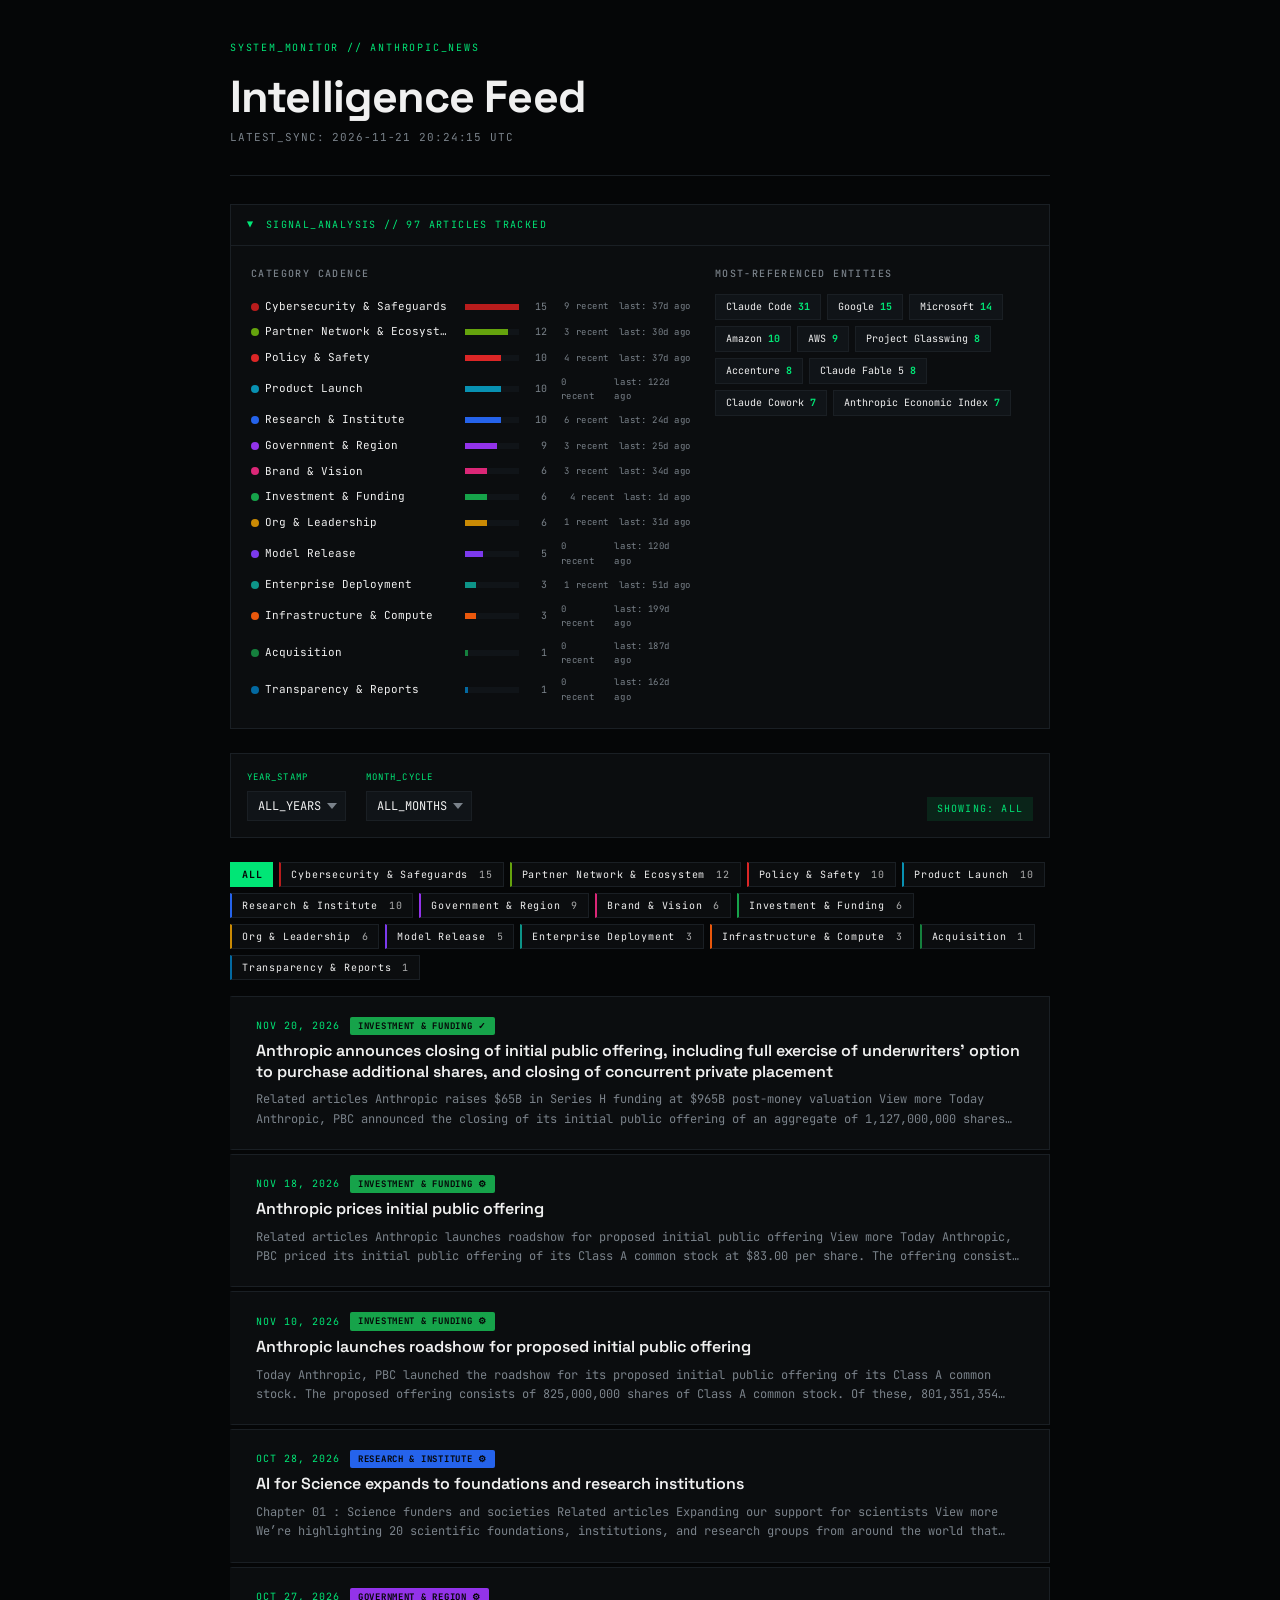
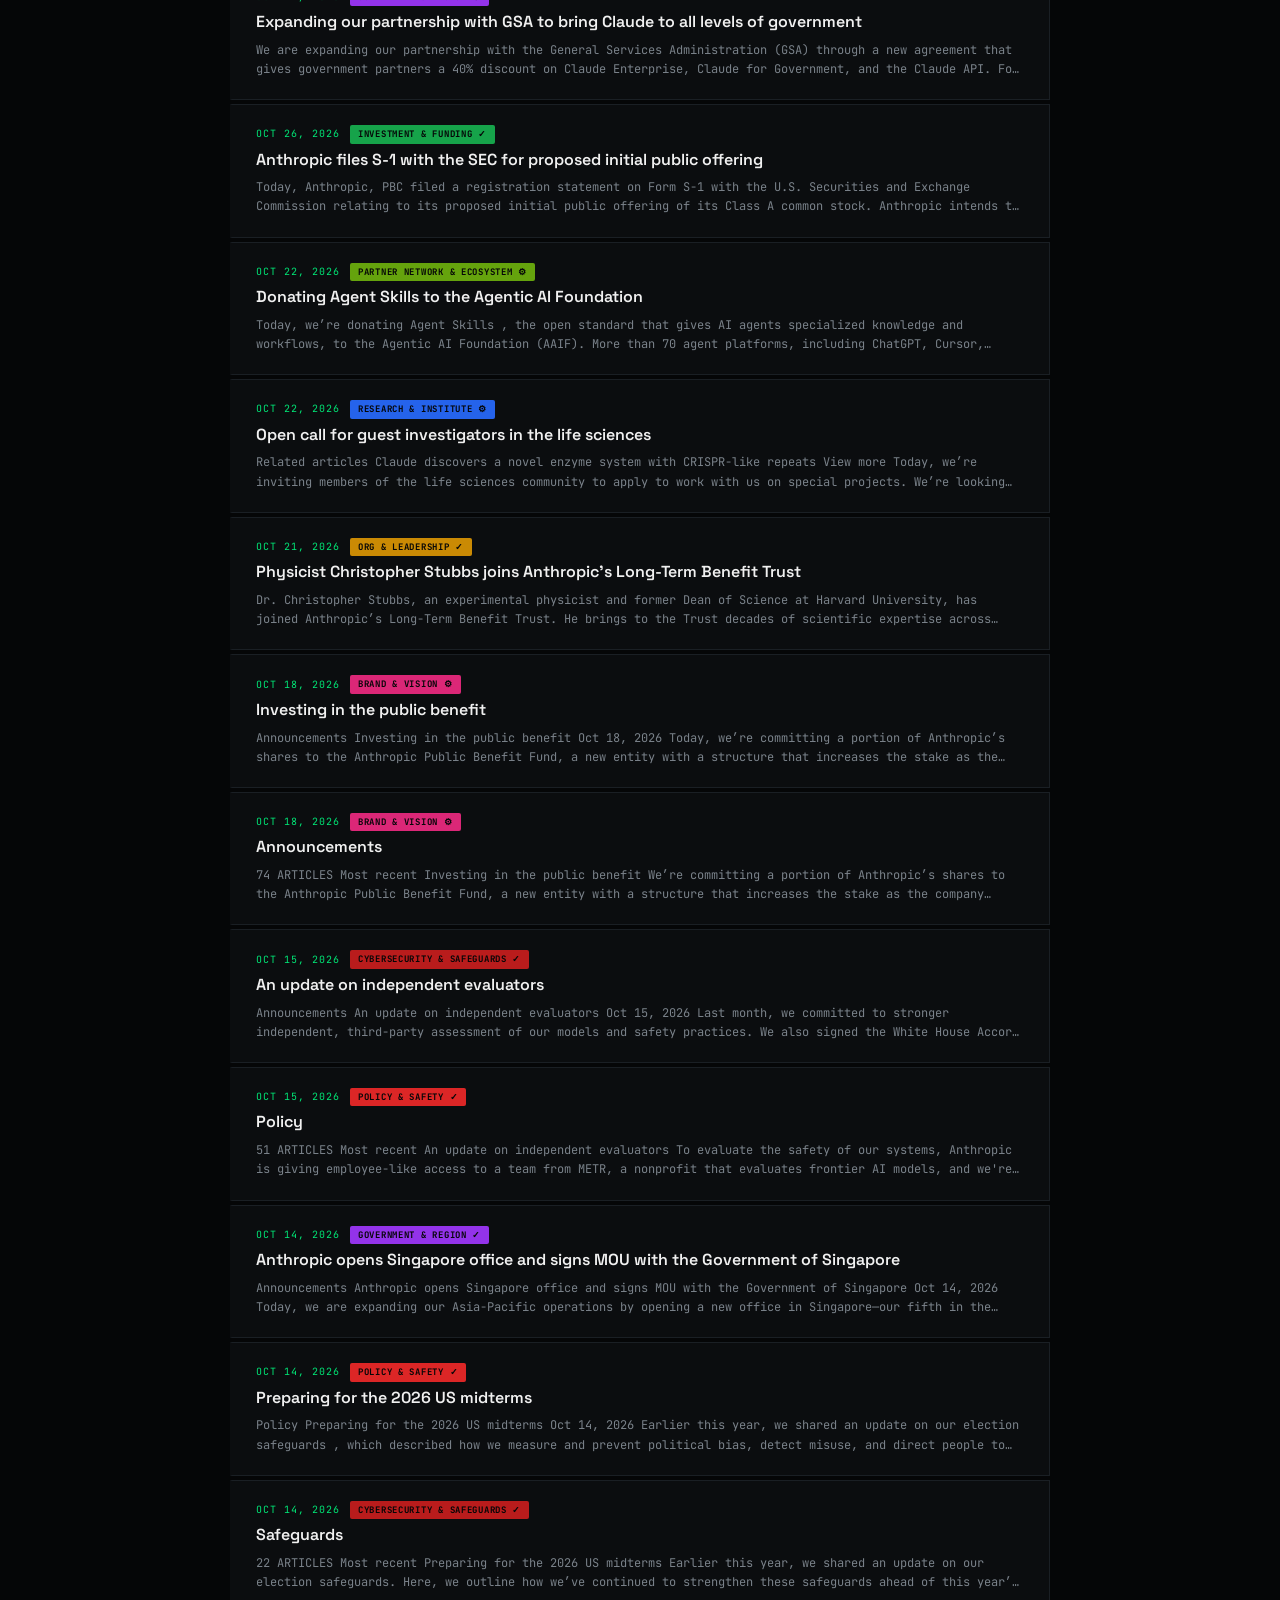
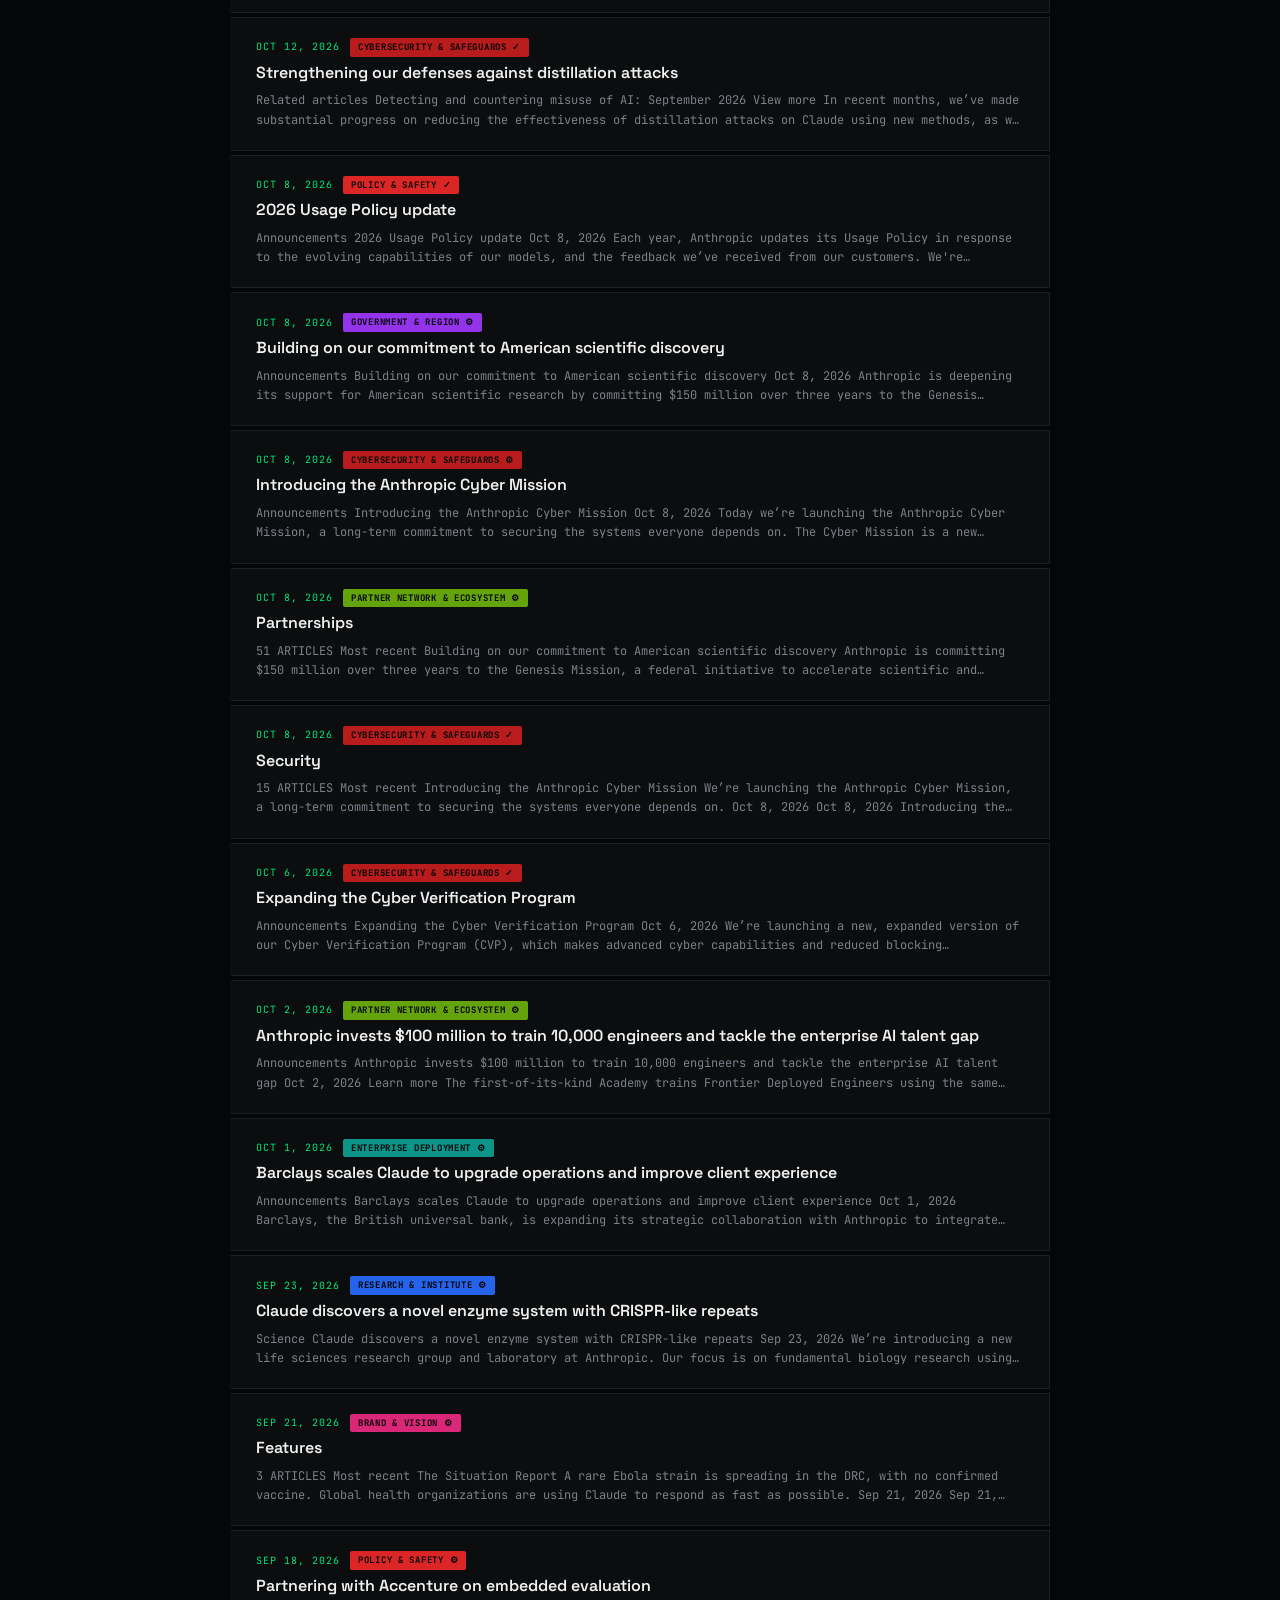
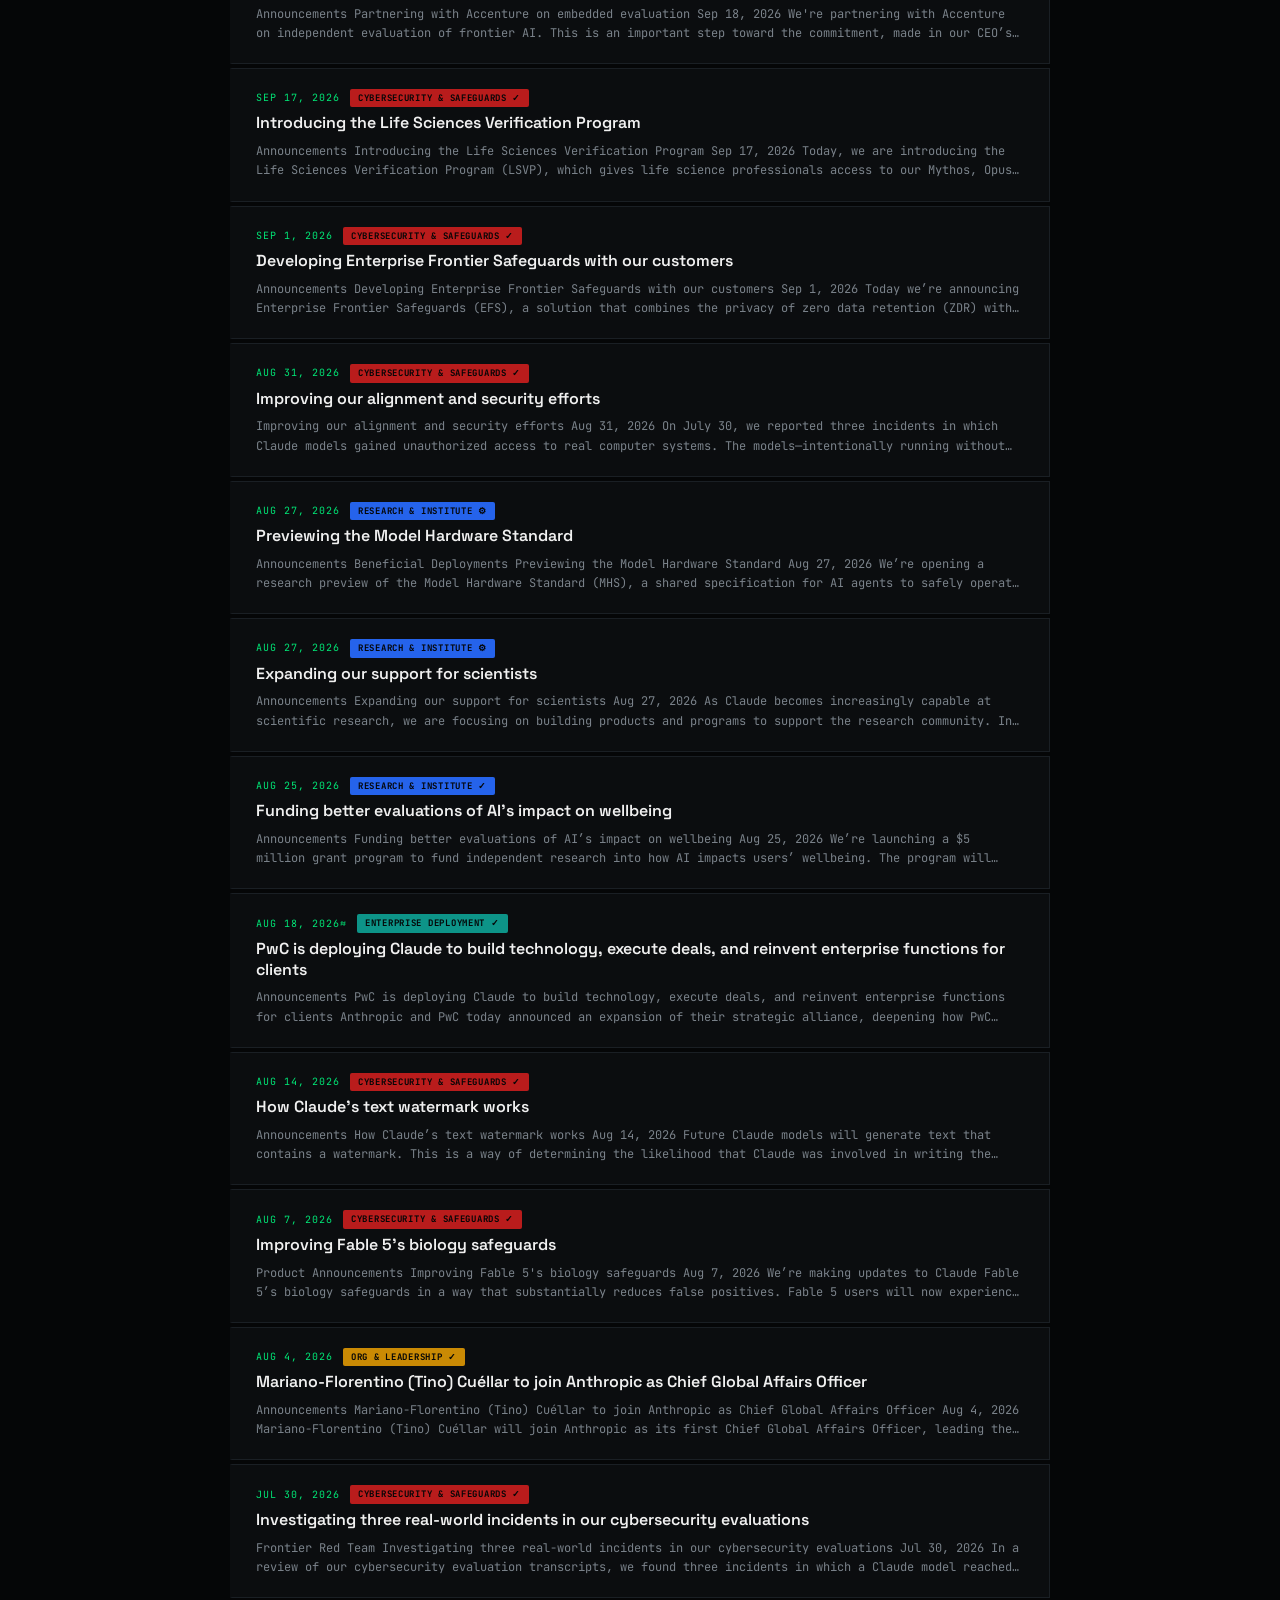
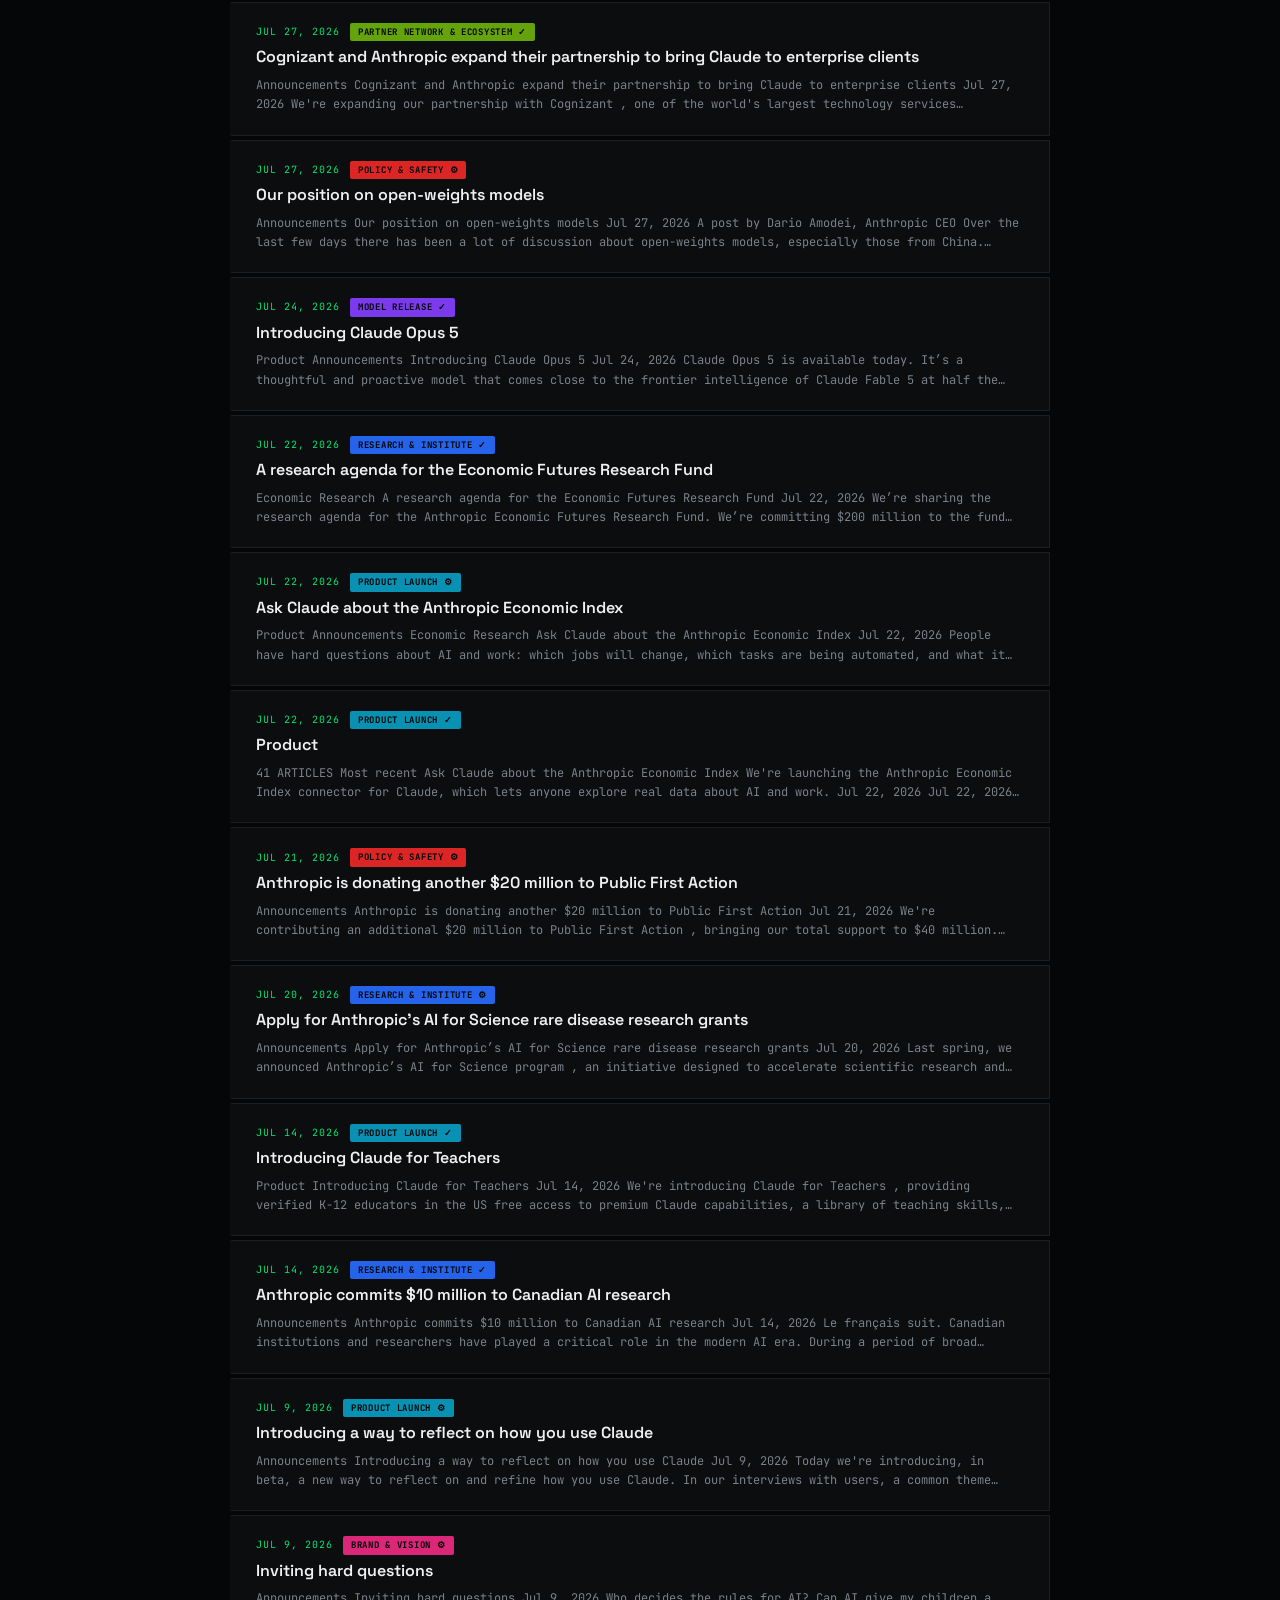
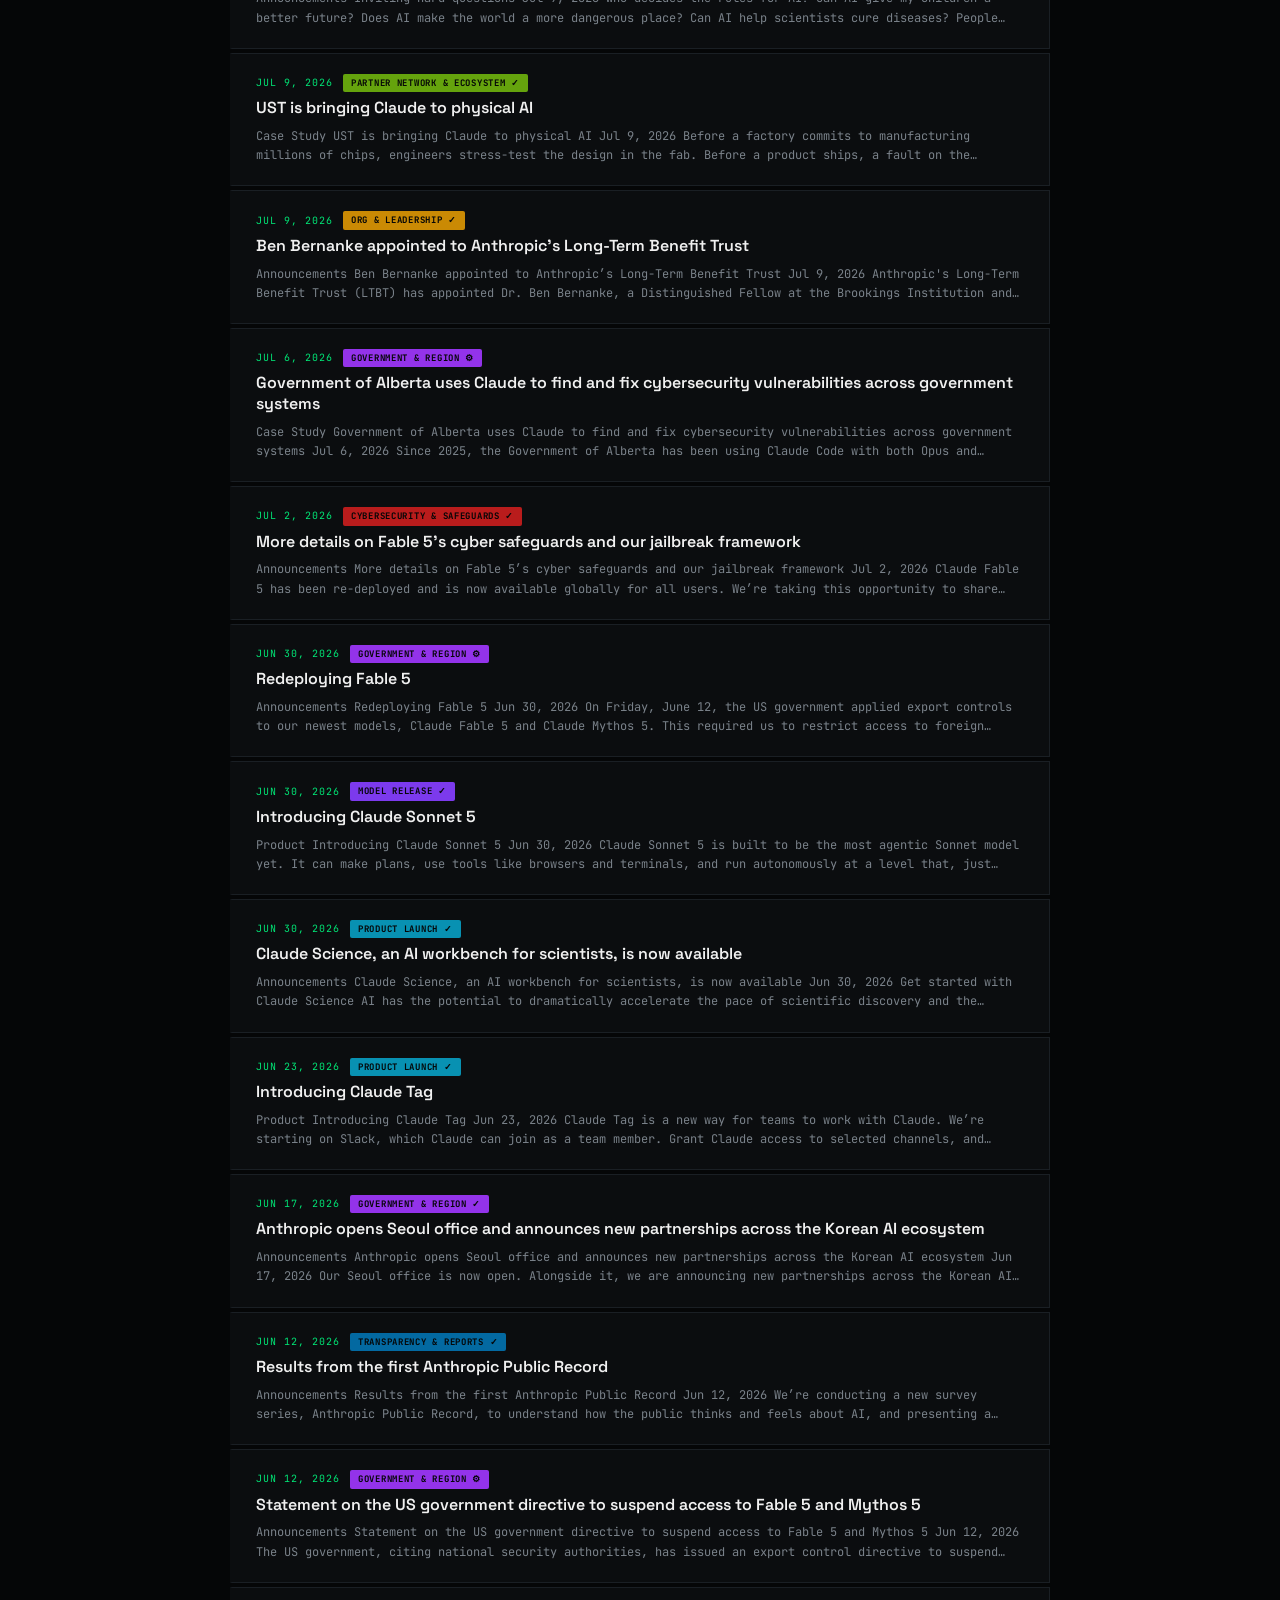
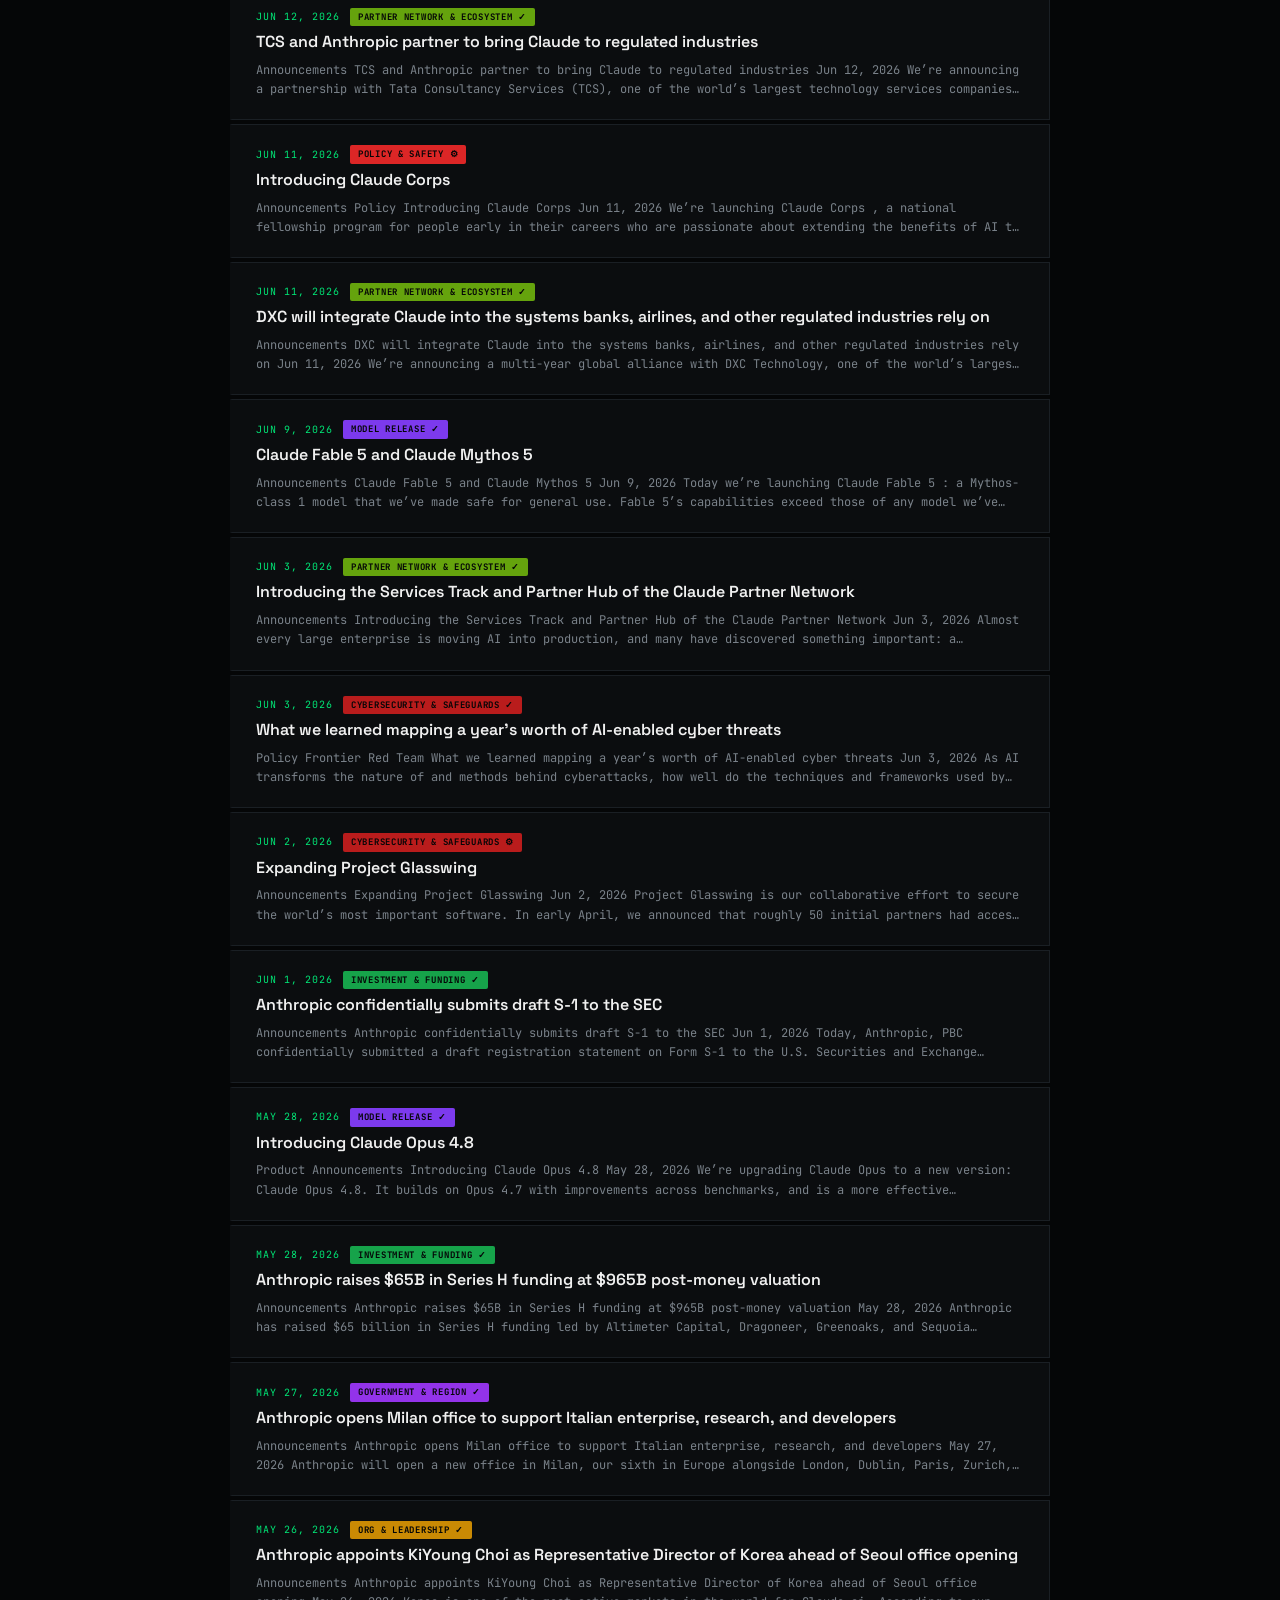
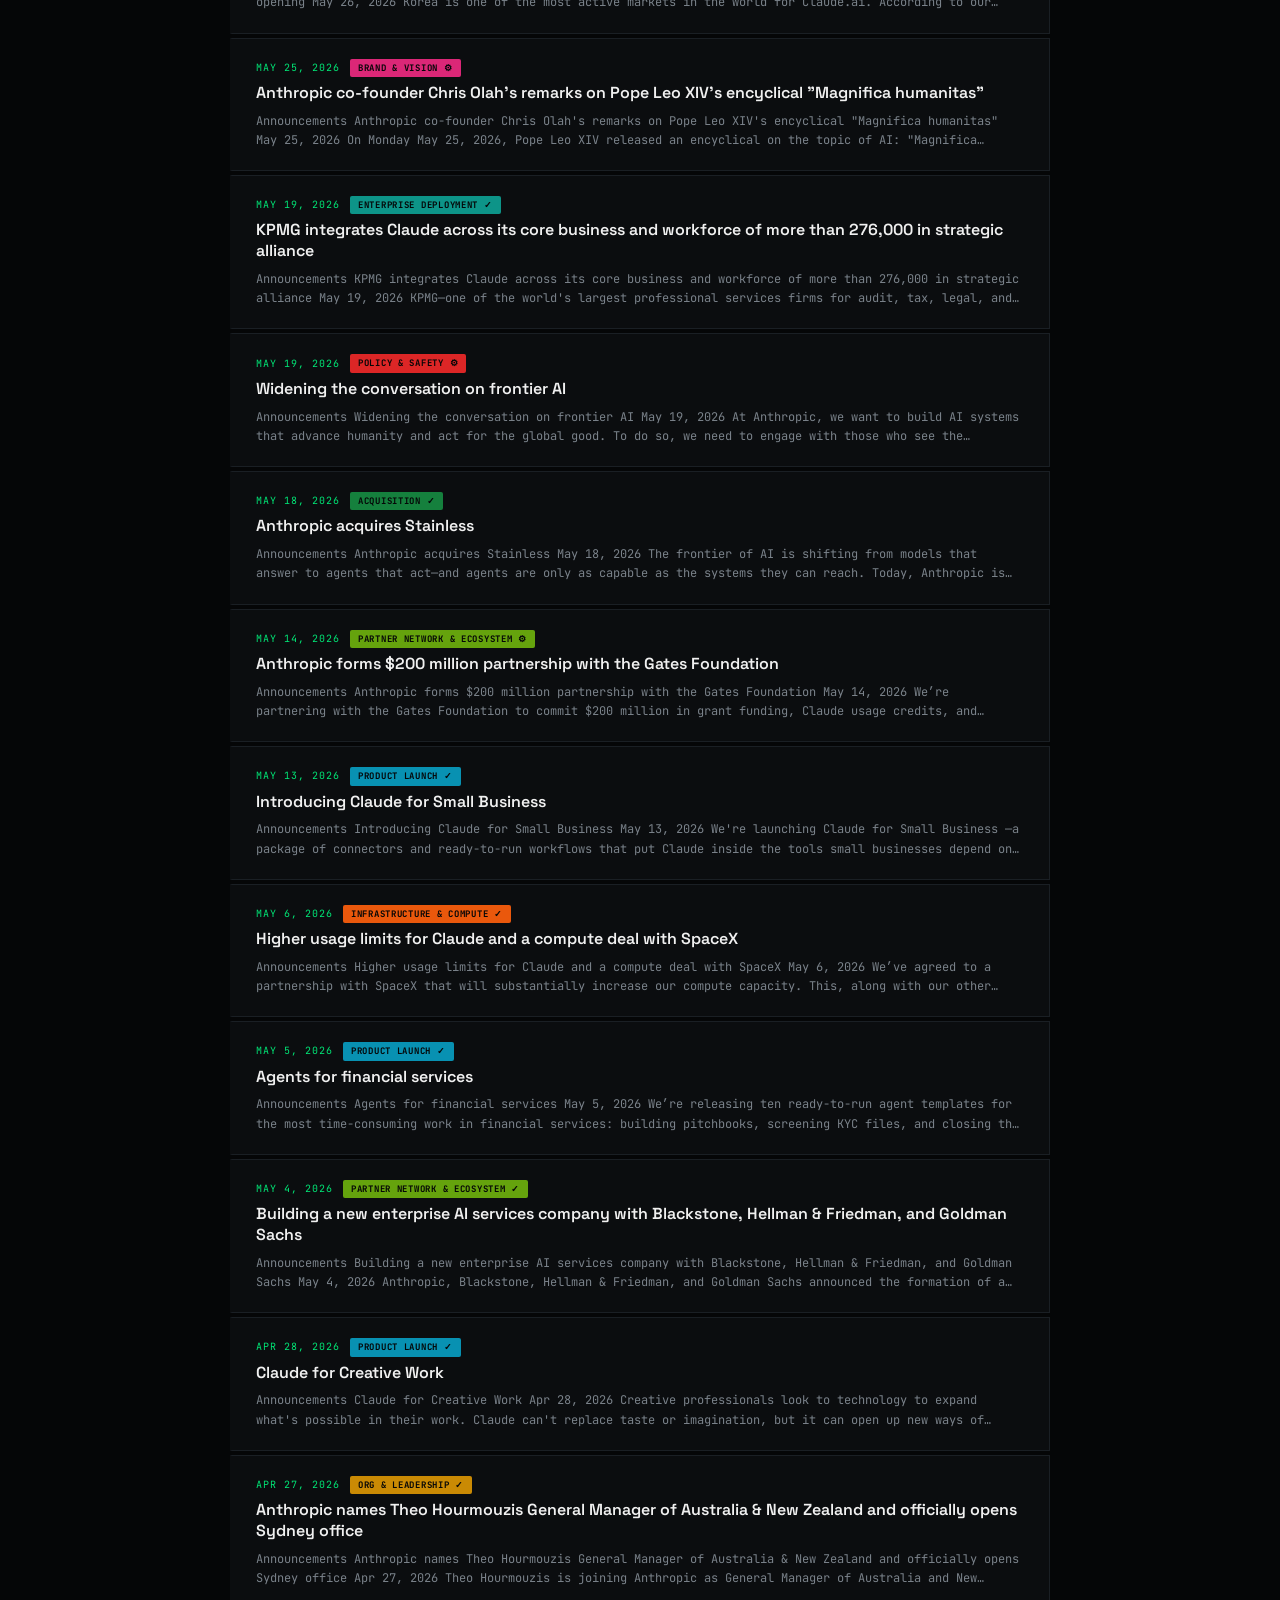
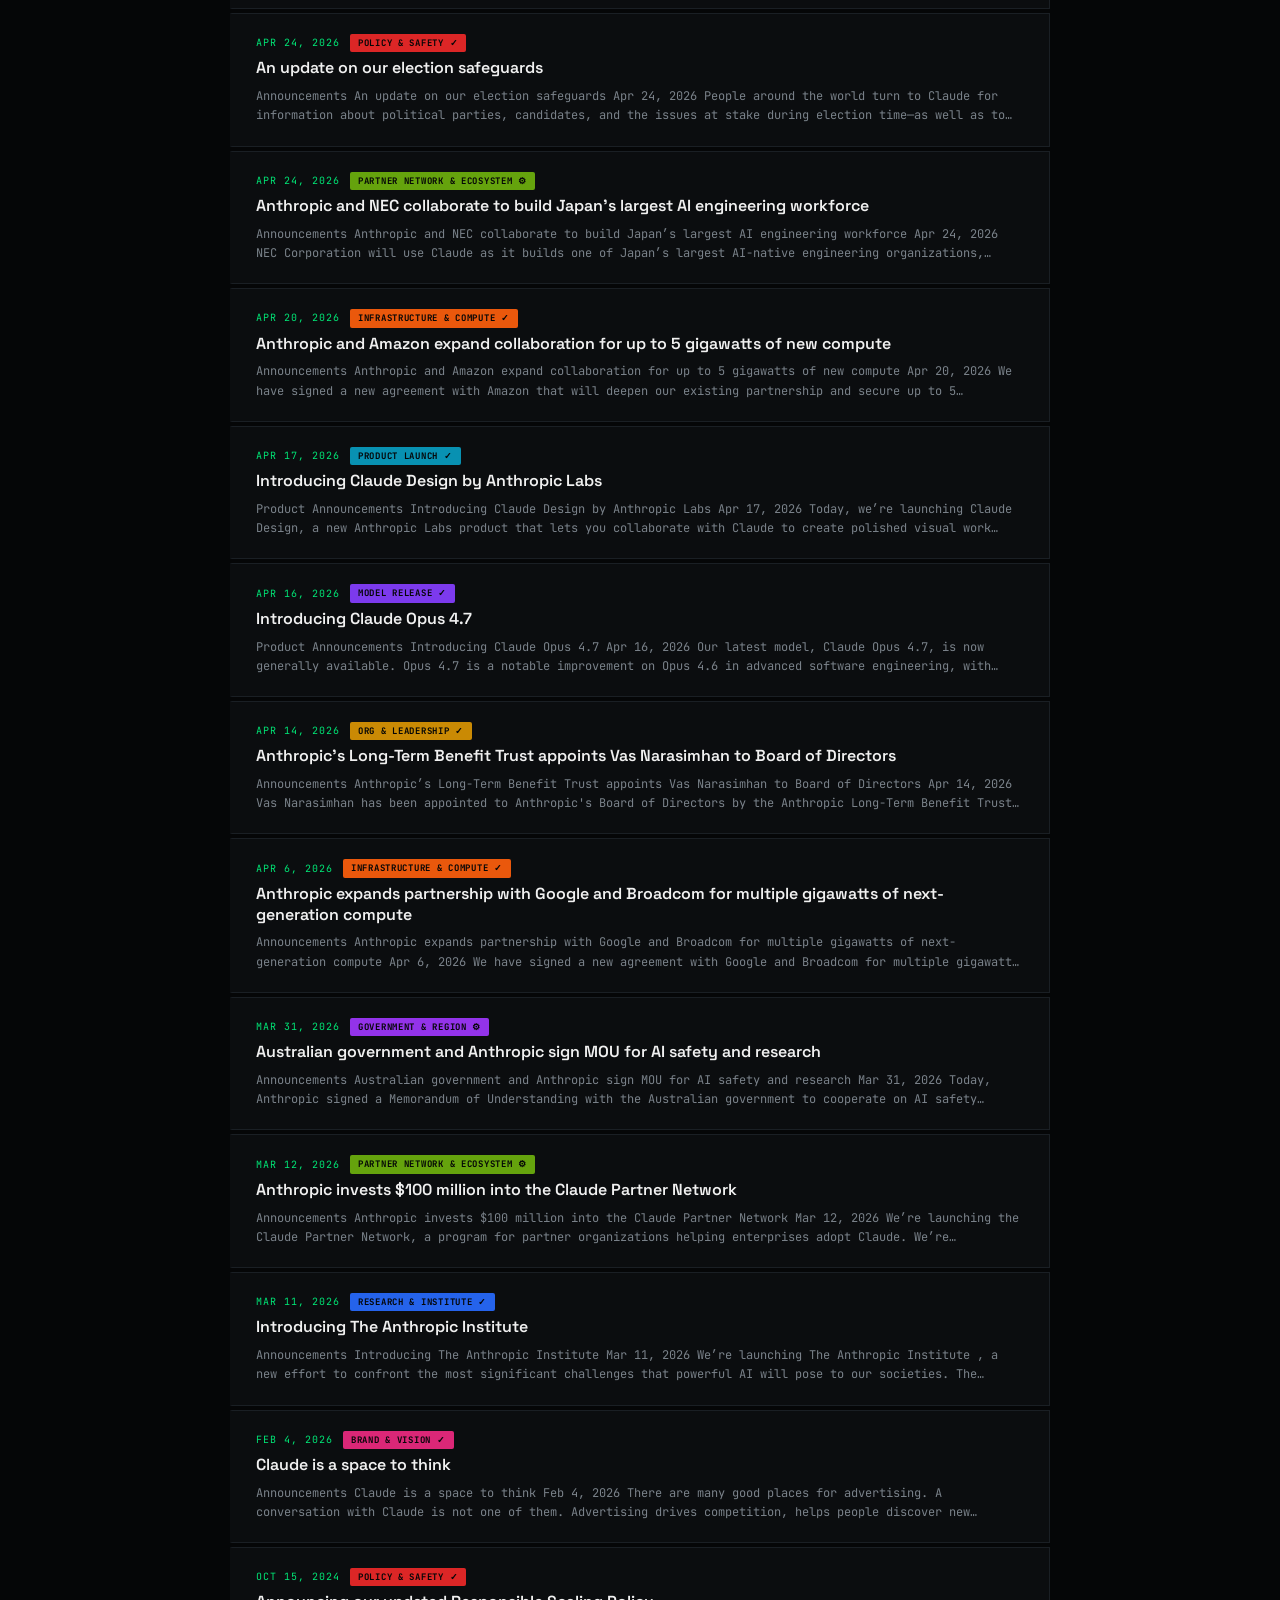
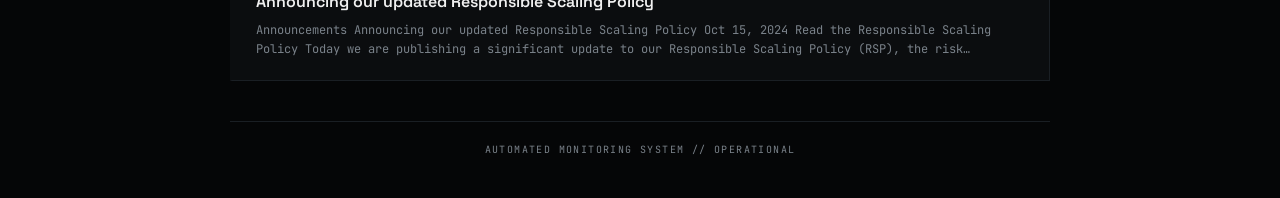
==== commit df9f798a: "chore: update news data and index" ====
--- a/index.html
+++ b/index.html
@@ -12,7 +12,7 @@
         <header>
             <div class="brand">SYSTEM_MONITOR // ANTHROPIC_NEWS</div>
             <h1>Intelligence Feed</h1>
-            <p class="update-time">LATEST_SYNC: 2026-11-20 21:42:49 UTC</p>
+            <p class="update-time">LATEST_SYNC: 2026-11-21 20:24:15 UTC</p>
         </header>
 
         
@@ -35,7 +35,7 @@
             </div>
             <div class="trend-meta">
                 <span title="Articles in last 90 days">9 recent</span>
-                <span title="Days since last article in this category">last: 36d ago</span>
+                <span title="Days since last article in this category">last: 37d ago</span>
             </div>
         </div>
         <div class="trend-row">
@@ -51,7 +51,7 @@
             </div>
             <div class="trend-meta">
                 <span title="Articles in last 90 days">3 recent</span>
-                <span title="Days since last article in this category">last: 29d ago</span>
+                <span title="Days since last article in this category">last: 30d ago</span>
             </div>
         </div>
         <div class="trend-row">
@@ -67,7 +67,7 @@
             </div>
             <div class="trend-meta">
                 <span title="Articles in last 90 days">4 recent</span>
-                <span title="Days since last article in this category">last: 36d ago</span>
+                <span title="Days since last article in this category">last: 37d ago</span>
             </div>
         </div>
         <div class="trend-row">
@@ -83,7 +83,7 @@
             </div>
             <div class="trend-meta">
                 <span title="Articles in last 90 days">0 recent</span>
-                <span title="Days since last article in this category">last: 121d ago</span>
+                <span title="Days since last article in this category">last: 122d ago</span>
             </div>
         </div>
         <div class="trend-row">
@@ -99,7 +99,7 @@
             </div>
             <div class="trend-meta">
                 <span title="Articles in last 90 days">6 recent</span>
-                <span title="Days since last article in this category">last: 23d ago</span>
+                <span title="Days since last article in this category">last: 24d ago</span>
             </div>
         </div>
         <div class="trend-row">
@@ -115,7 +115,7 @@
             </div>
             <div class="trend-meta">
                 <span title="Articles in last 90 days">3 recent</span>
-                <span title="Days since last article in this category">last: 24d ago</span>
+                <span title="Days since last article in this category">last: 25d ago</span>
             </div>
         </div>
         <div class="trend-row">
@@ -131,7 +131,7 @@
             </div>
             <div class="trend-meta">
                 <span title="Articles in last 90 days">3 recent</span>
-                <span title="Days since last article in this category">last: 33d ago</span>
+                <span title="Days since last article in this category">last: 34d ago</span>
             </div>
         </div>
         <div class="trend-row">
@@ -147,7 +147,7 @@
             </div>
             <div class="trend-meta">
                 <span title="Articles in last 90 days">4 recent</span>
-                <span title="Days since last article in this category">last: 0d ago</span>
+                <span title="Days since last article in this category">last: 1d ago</span>
             </div>
         </div>
         <div class="trend-row">
@@ -163,7 +163,7 @@
             </div>
             <div class="trend-meta">
                 <span title="Articles in last 90 days">1 recent</span>
-                <span title="Days since last article in this category">last: 30d ago</span>
+                <span title="Days since last article in this category">last: 31d ago</span>
             </div>
         </div>
         <div class="trend-row">
@@ -179,7 +179,7 @@
             </div>
             <div class="trend-meta">
                 <span title="Articles in last 90 days">0 recent</span>
-                <span title="Days since last article in this category">last: 119d ago</span>
+                <span title="Days since last article in this category">last: 120d ago</span>
             </div>
         </div>
         <div class="trend-row">
@@ -195,7 +195,7 @@
             </div>
             <div class="trend-meta">
                 <span title="Articles in last 90 days">1 recent</span>
-                <span title="Days since last article in this category">last: 50d ago</span>
+                <span title="Days since last article in this category">last: 51d ago</span>
             </div>
         </div>
         <div class="trend-row">
@@ -211,7 +211,7 @@
             </div>
             <div class="trend-meta">
                 <span title="Articles in last 90 days">0 recent</span>
-                <span title="Days since last article in this category">last: 198d ago</span>
+                <span title="Days since last article in this category">last: 199d ago</span>
             </div>
         </div>
         <div class="trend-row">
@@ -227,7 +227,7 @@
             </div>
             <div class="trend-meta">
                 <span title="Articles in last 90 days">0 recent</span>
-                <span title="Days since last article in this category">last: 186d ago</span>
+                <span title="Days since last article in this category">last: 187d ago</span>
             </div>
         </div>
         <div class="trend-row">
@@ -243,7 +243,7 @@
             </div>
             <div class="trend-meta">
                 <span title="Articles in last 90 days">0 recent</span>
-                <span title="Days since last article in this category">last: 161d ago</span>
+                <span title="Days since last article in this category">last: 162d ago</span>
             </div>
         </div>
             </div>
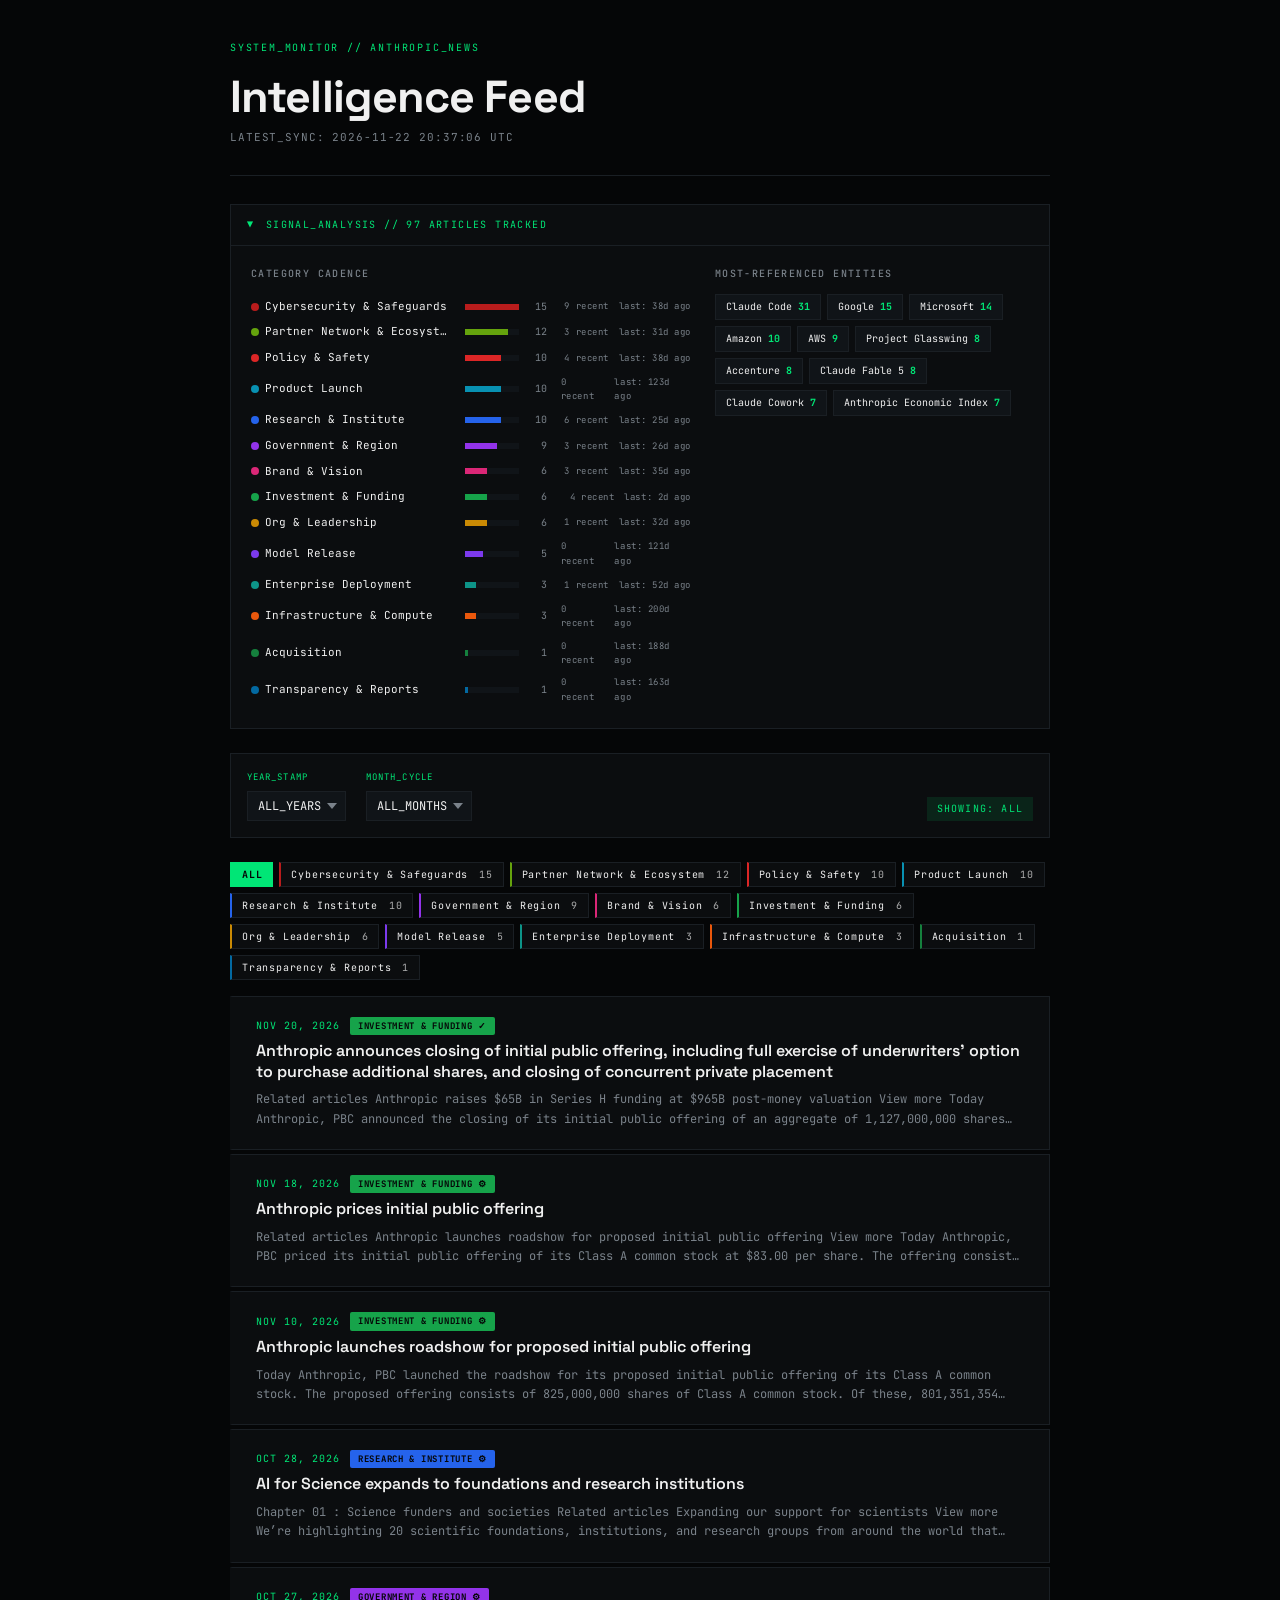
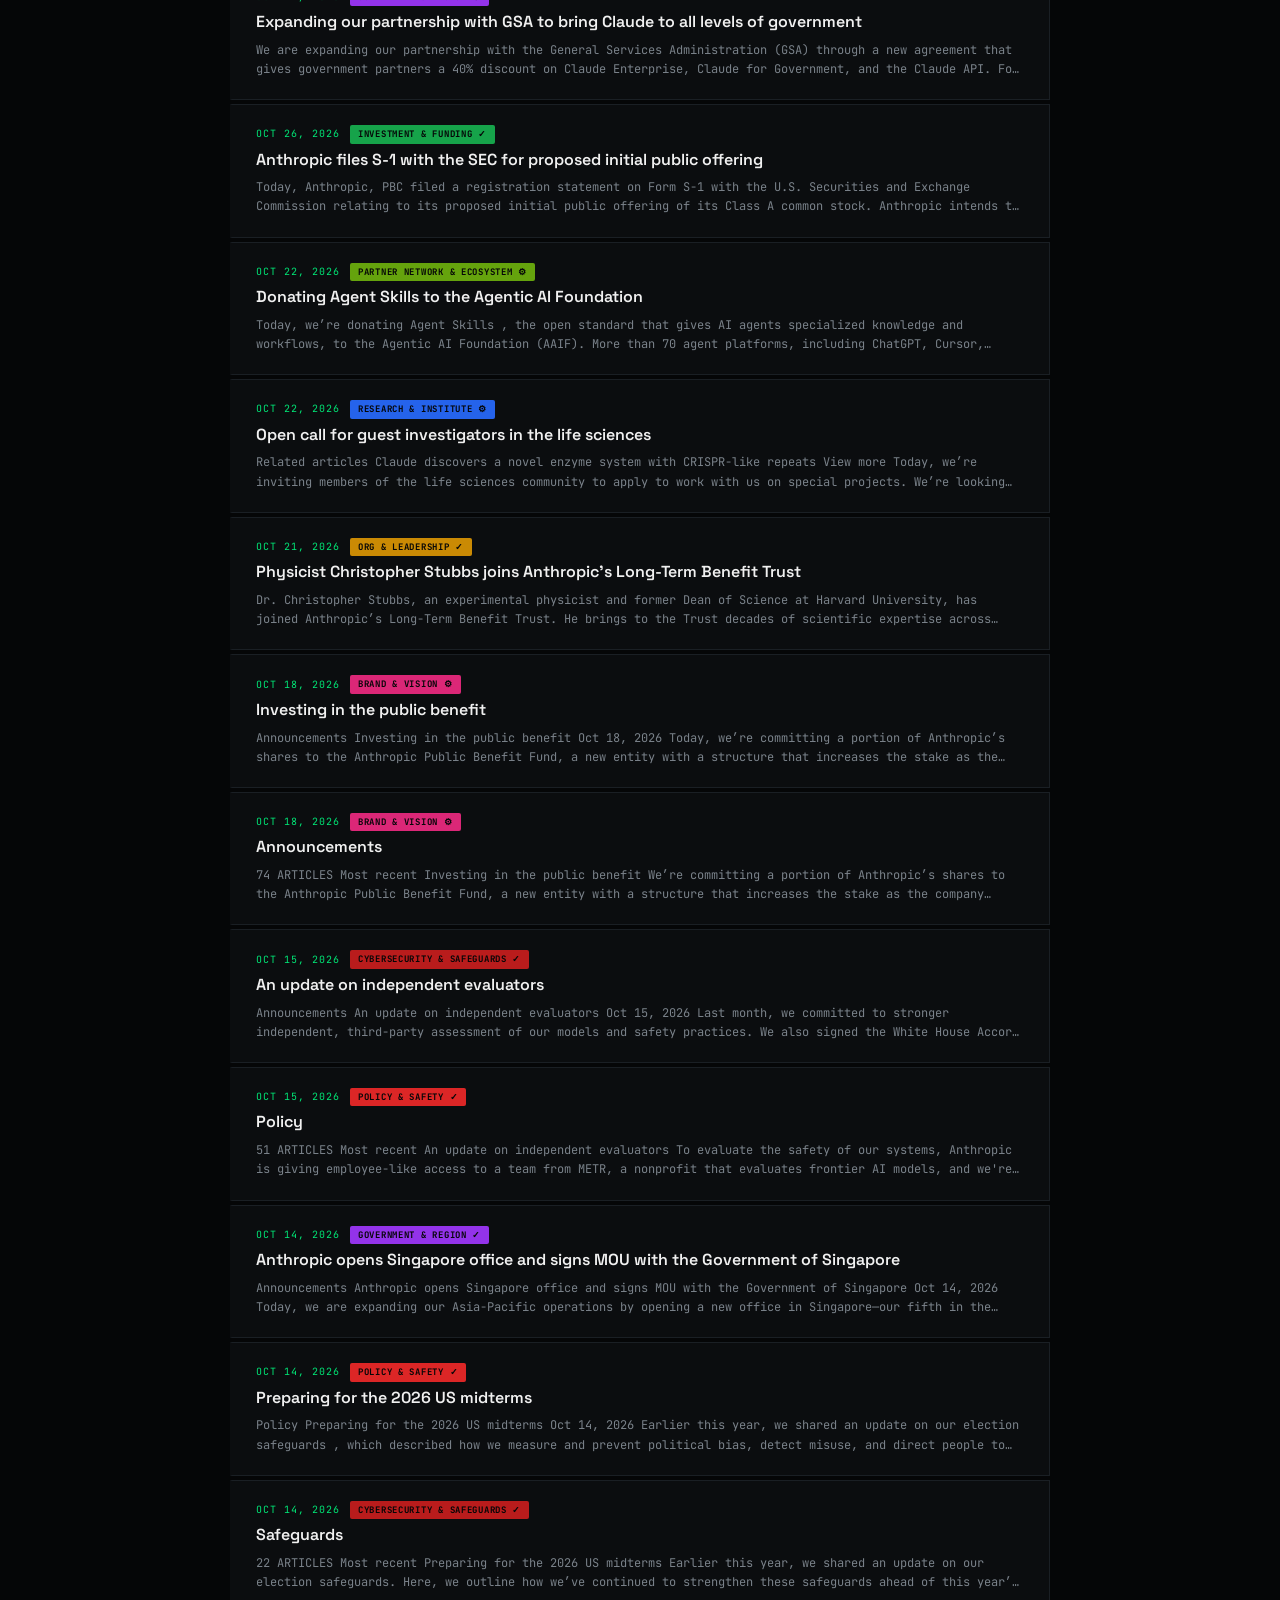
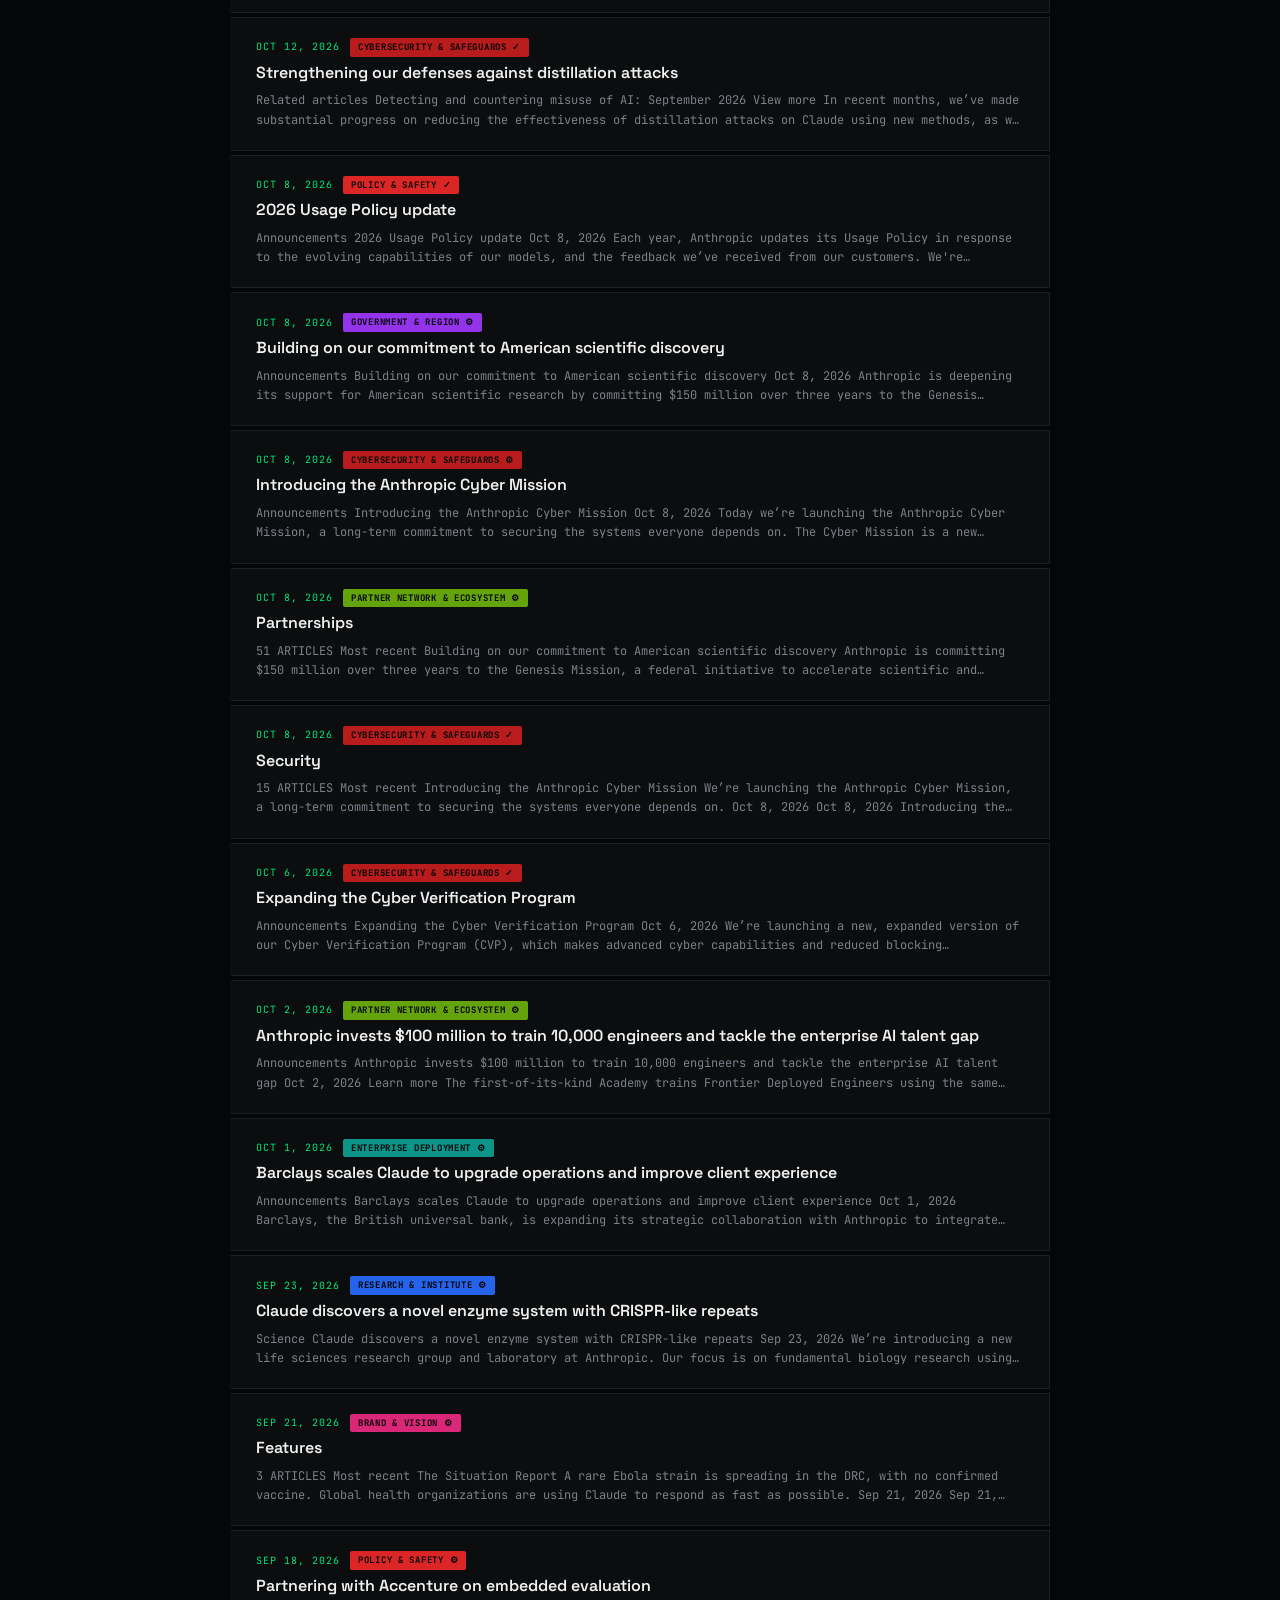
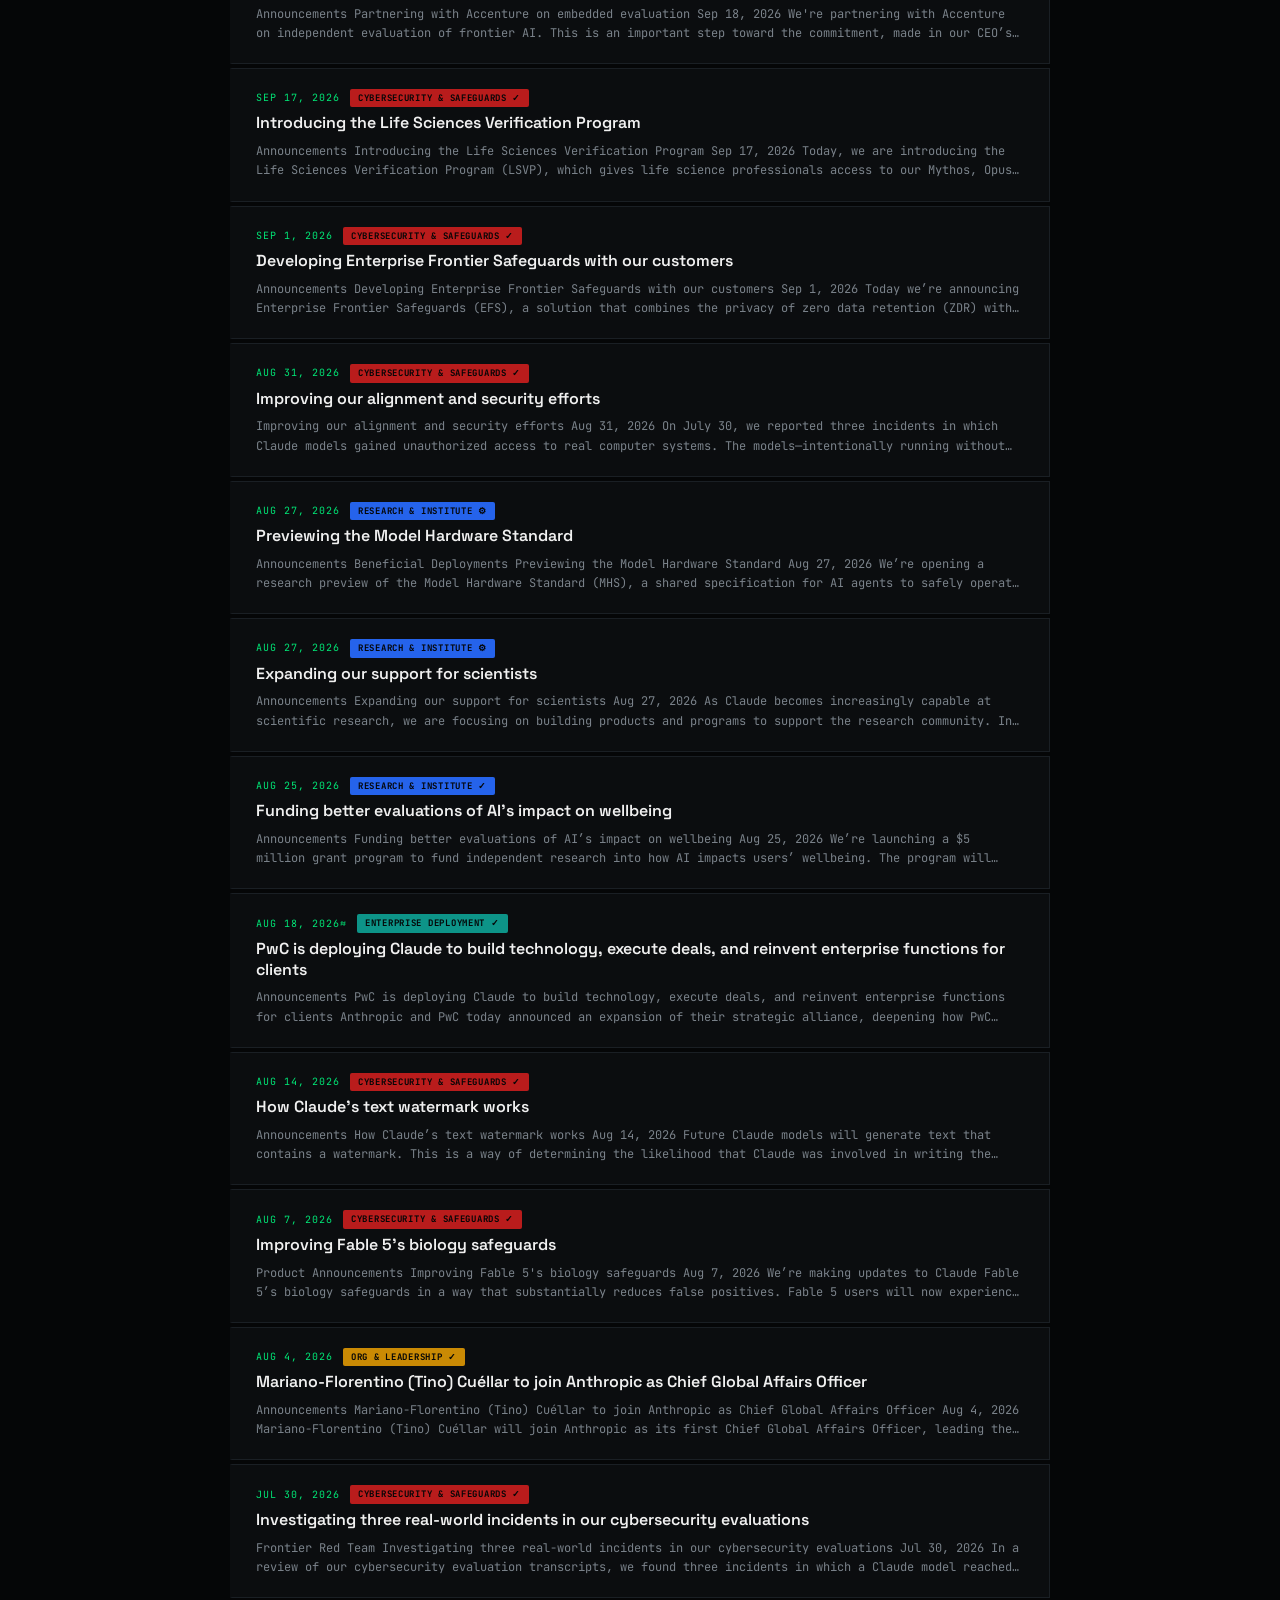
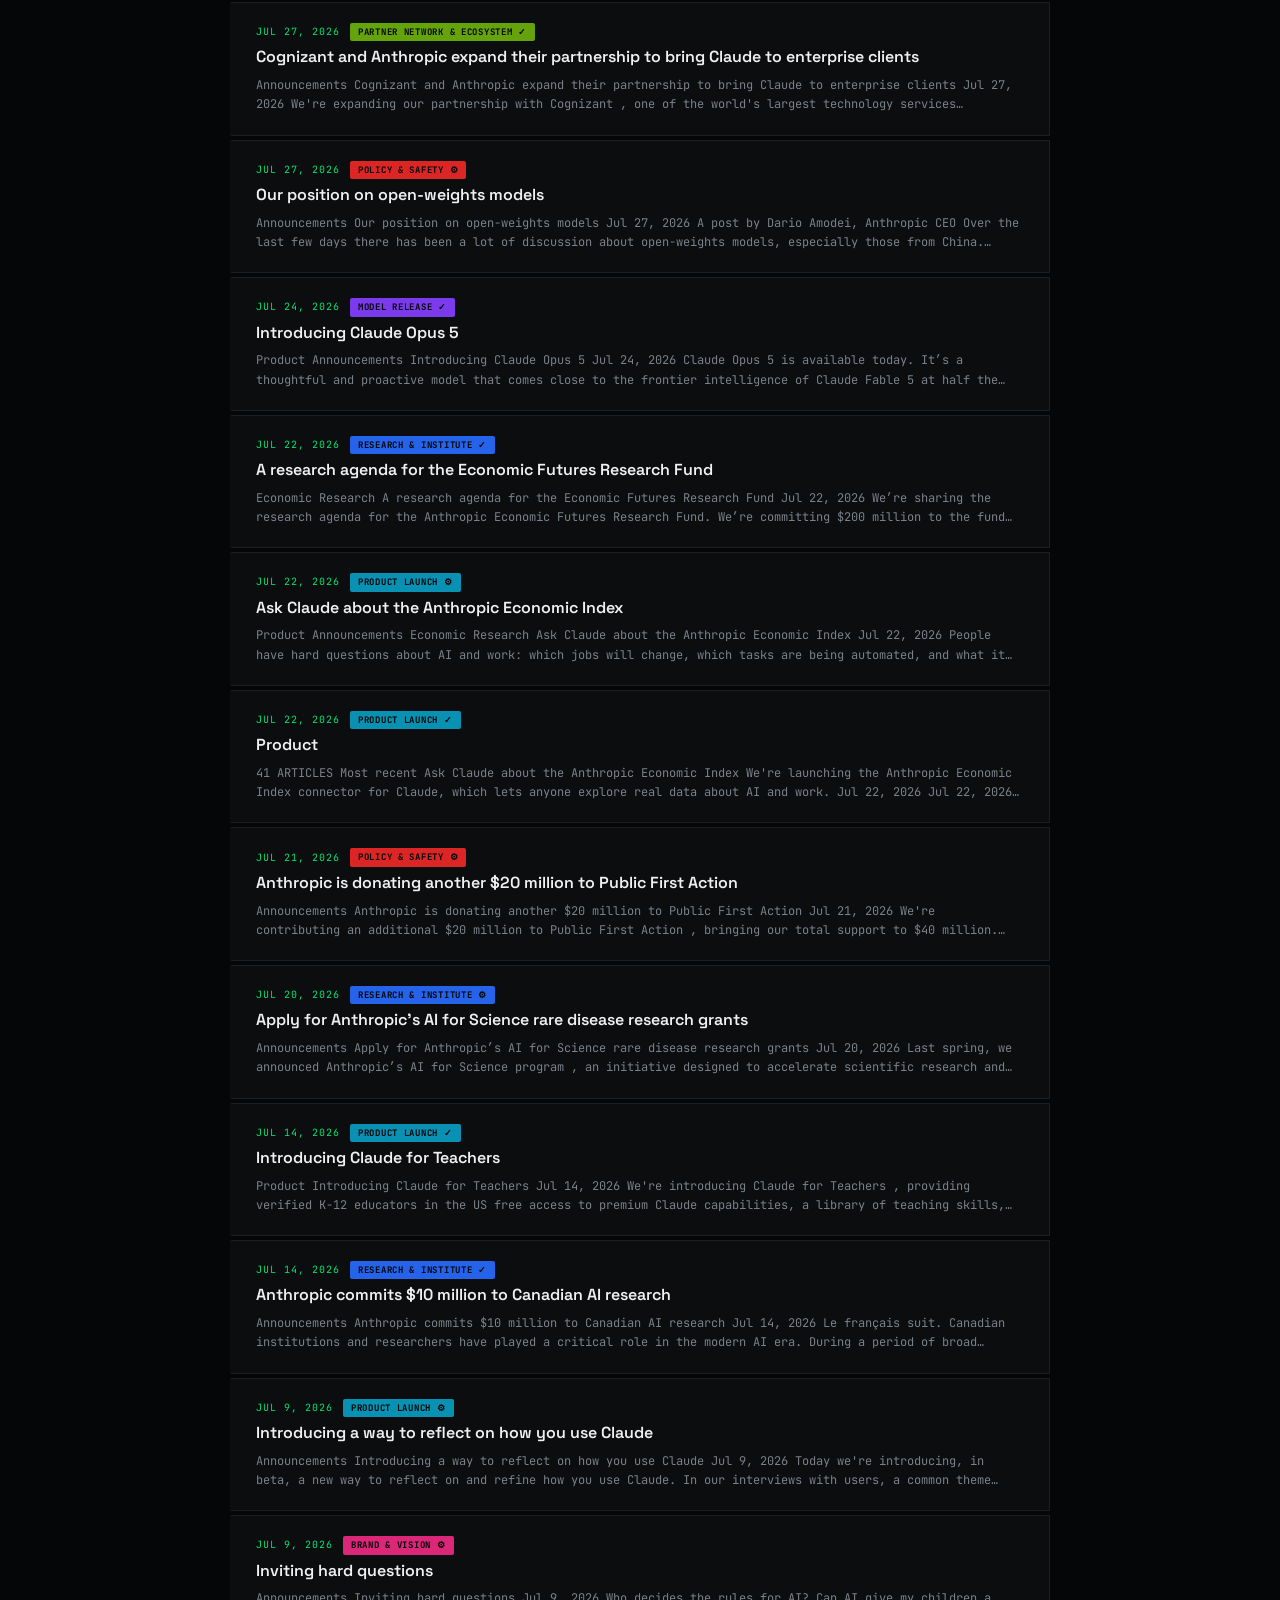
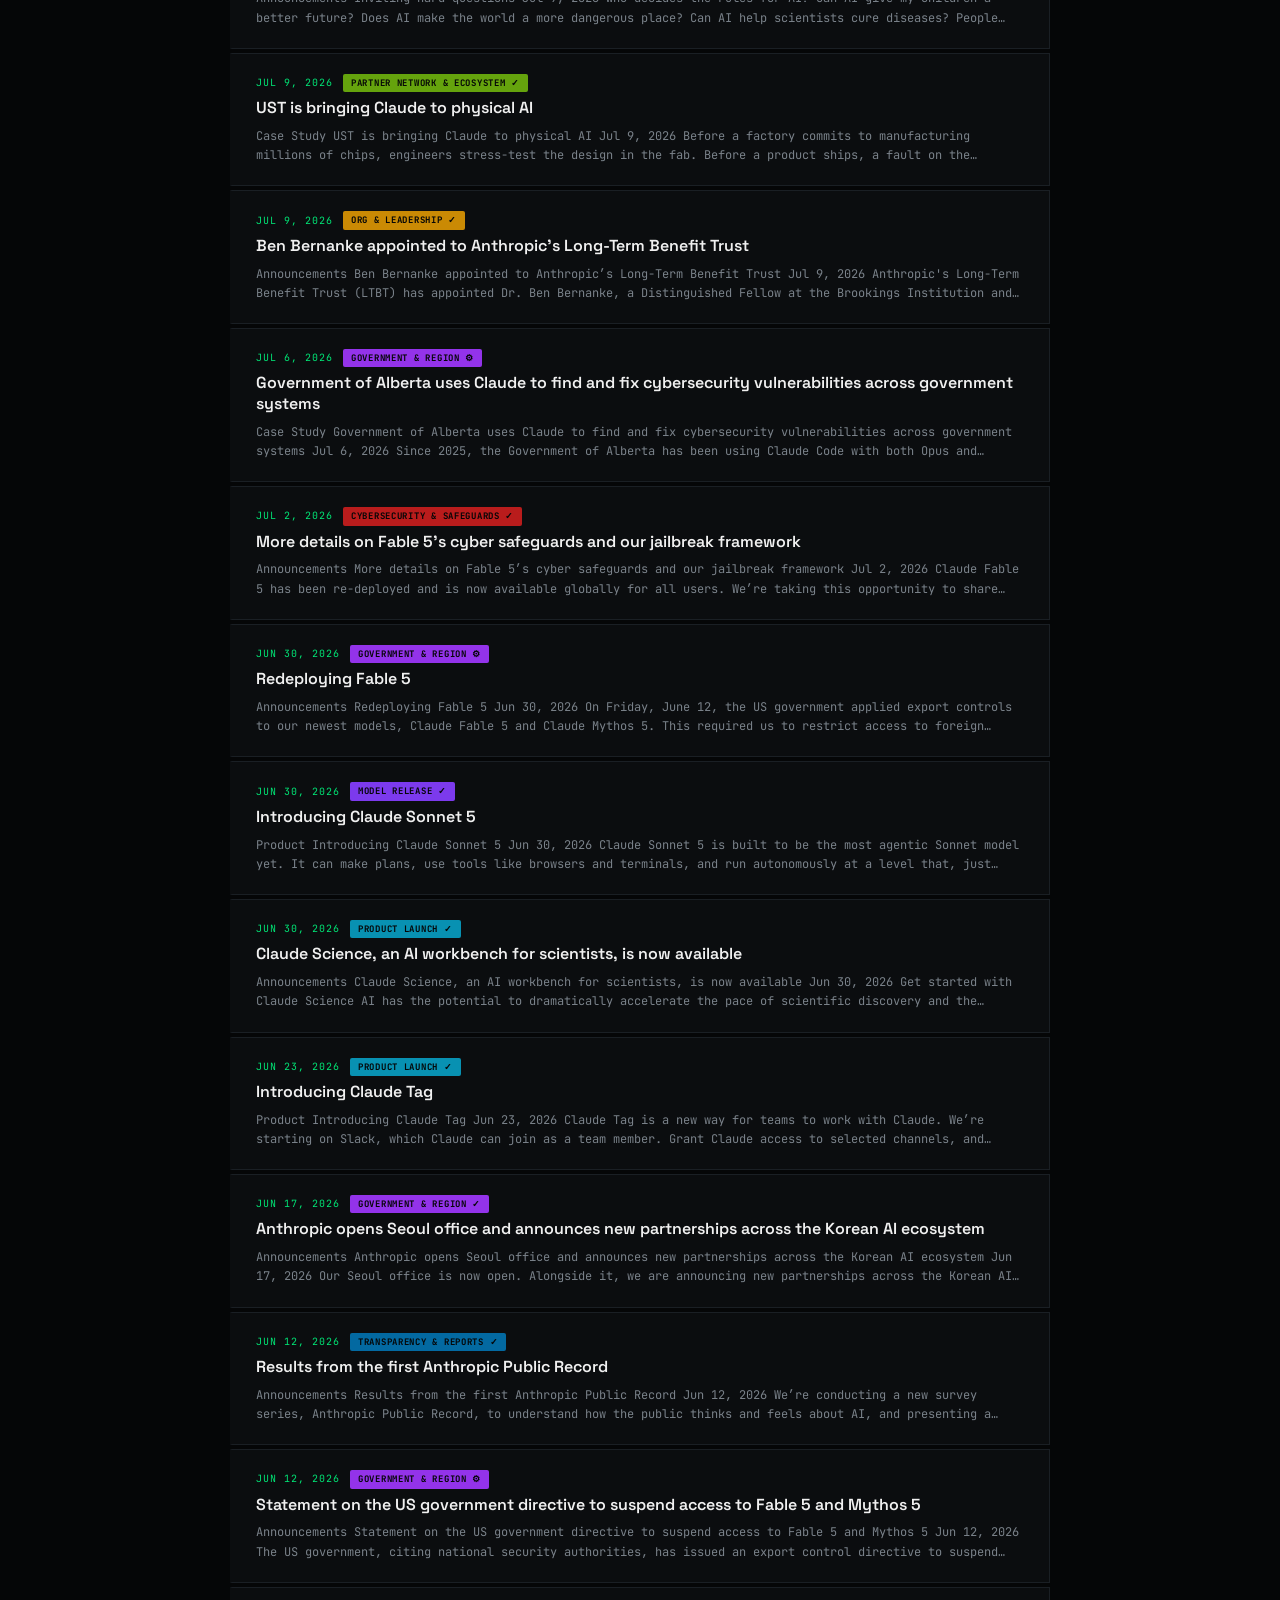
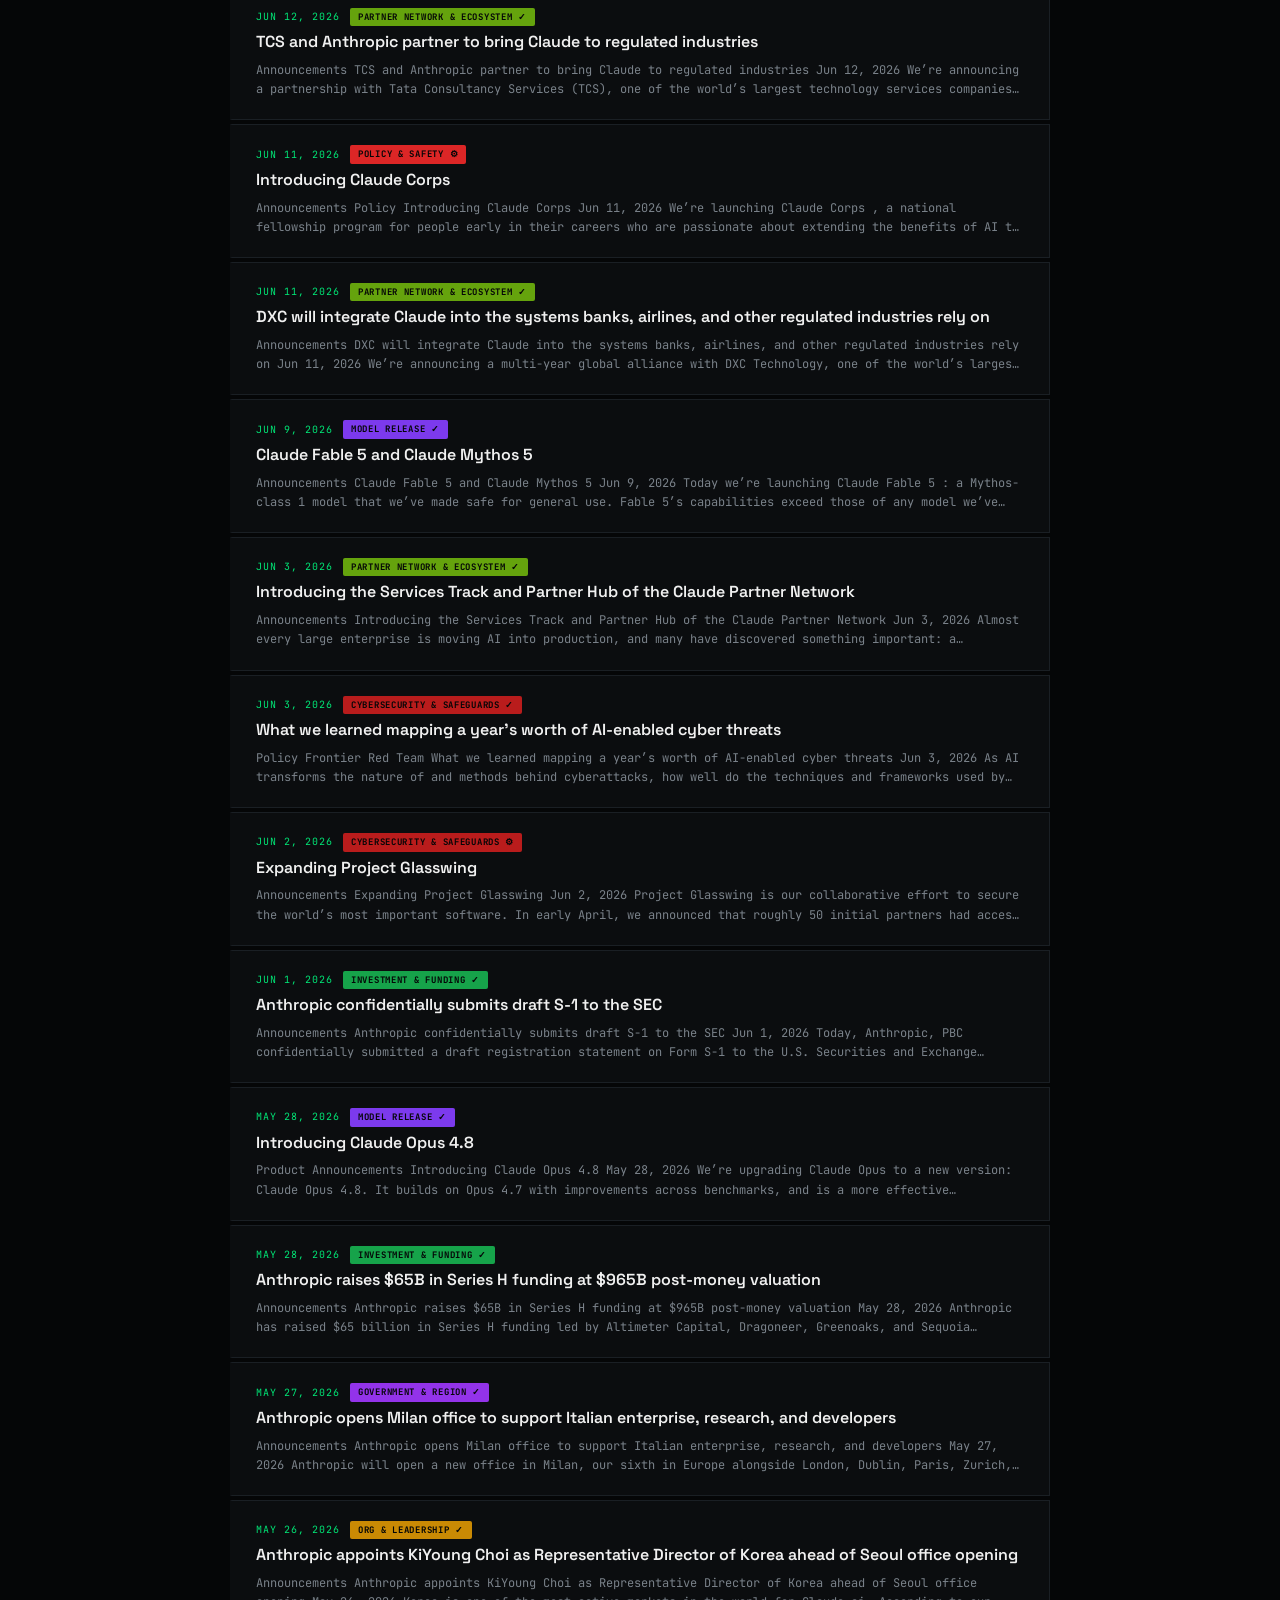
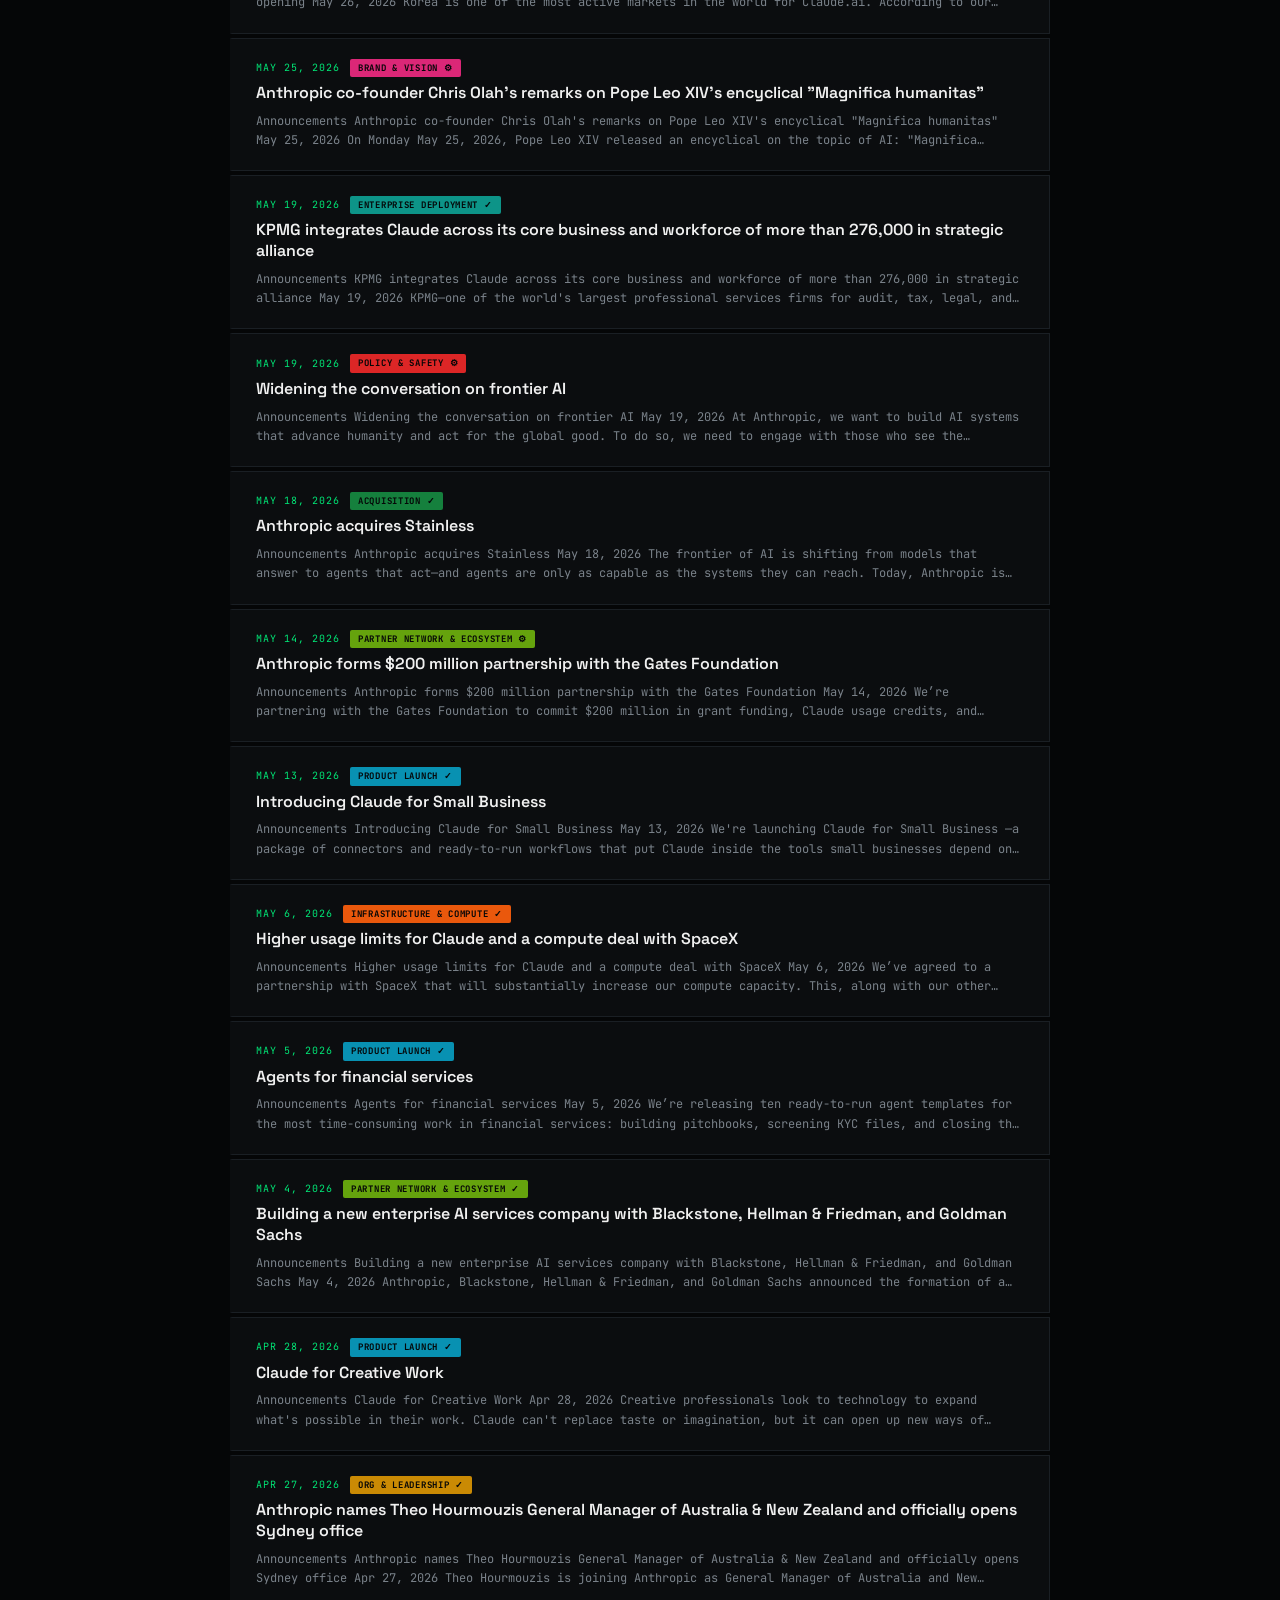
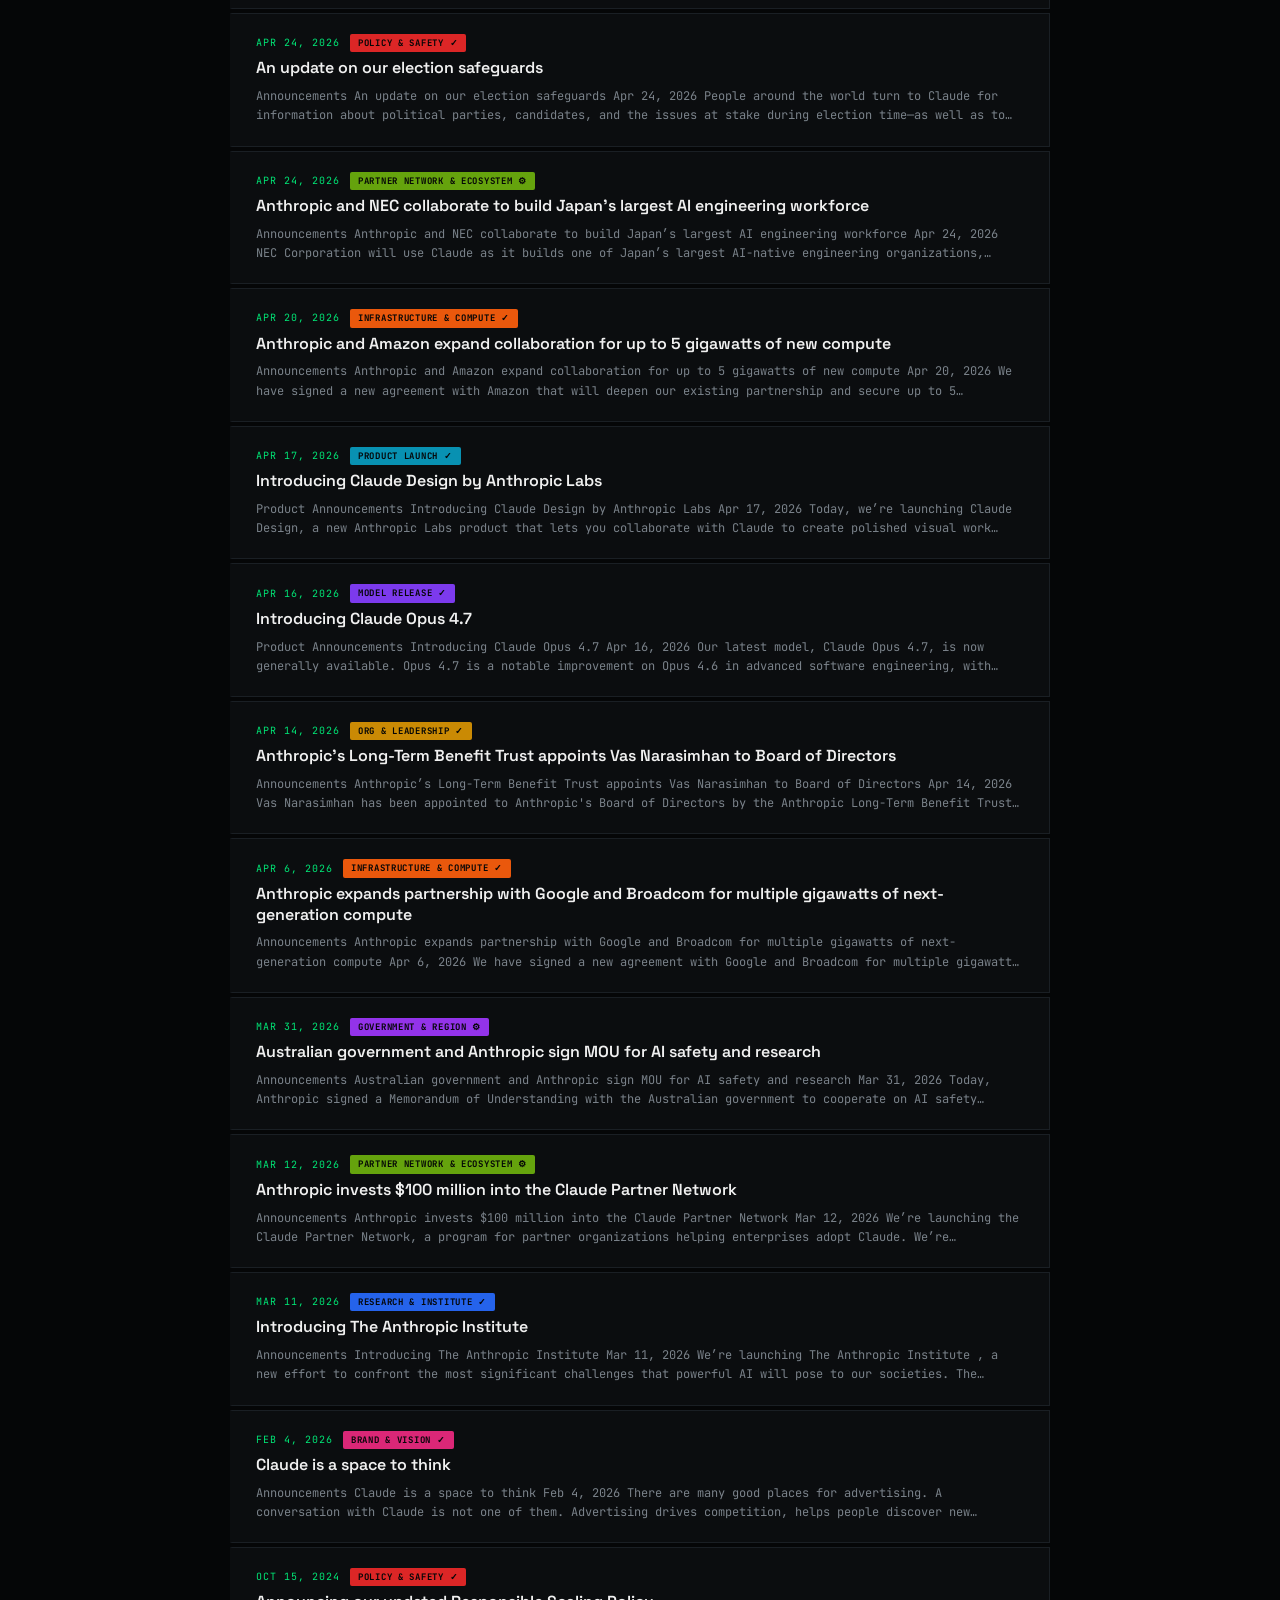
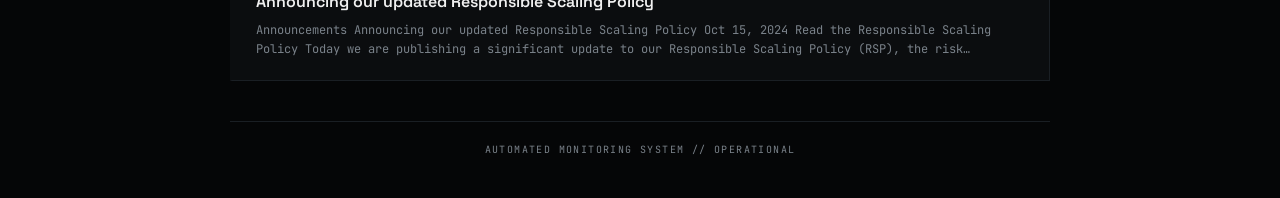
==== commit 5d49f554: "chore: update news data and index" ====
--- a/index.html
+++ b/index.html
@@ -12,7 +12,7 @@
         <header>
             <div class="brand">SYSTEM_MONITOR // ANTHROPIC_NEWS</div>
             <h1>Intelligence Feed</h1>
-            <p class="update-time">LATEST_SYNC: 2026-11-21 20:24:15 UTC</p>
+            <p class="update-time">LATEST_SYNC: 2026-11-22 20:37:06 UTC</p>
         </header>
 
         
@@ -35,7 +35,7 @@
             </div>
             <div class="trend-meta">
                 <span title="Articles in last 90 days">9 recent</span>
-                <span title="Days since last article in this category">last: 37d ago</span>
+                <span title="Days since last article in this category">last: 38d ago</span>
             </div>
         </div>
         <div class="trend-row">
@@ -51,7 +51,7 @@
             </div>
             <div class="trend-meta">
                 <span title="Articles in last 90 days">3 recent</span>
-                <span title="Days since last article in this category">last: 30d ago</span>
+                <span title="Days since last article in this category">last: 31d ago</span>
             </div>
         </div>
         <div class="trend-row">
@@ -67,7 +67,7 @@
             </div>
             <div class="trend-meta">
                 <span title="Articles in last 90 days">4 recent</span>
-                <span title="Days since last article in this category">last: 37d ago</span>
+                <span title="Days since last article in this category">last: 38d ago</span>
             </div>
         </div>
         <div class="trend-row">
@@ -83,7 +83,7 @@
             </div>
             <div class="trend-meta">
                 <span title="Articles in last 90 days">0 recent</span>
-                <span title="Days since last article in this category">last: 122d ago</span>
+                <span title="Days since last article in this category">last: 123d ago</span>
             </div>
         </div>
         <div class="trend-row">
@@ -99,7 +99,7 @@
             </div>
             <div class="trend-meta">
                 <span title="Articles in last 90 days">6 recent</span>
-                <span title="Days since last article in this category">last: 24d ago</span>
+                <span title="Days since last article in this category">last: 25d ago</span>
             </div>
         </div>
         <div class="trend-row">
@@ -115,7 +115,7 @@
             </div>
             <div class="trend-meta">
                 <span title="Articles in last 90 days">3 recent</span>
-                <span title="Days since last article in this category">last: 25d ago</span>
+                <span title="Days since last article in this category">last: 26d ago</span>
             </div>
         </div>
         <div class="trend-row">
@@ -131,7 +131,7 @@
             </div>
             <div class="trend-meta">
                 <span title="Articles in last 90 days">3 recent</span>
-                <span title="Days since last article in this category">last: 34d ago</span>
+                <span title="Days since last article in this category">last: 35d ago</span>
             </div>
         </div>
         <div class="trend-row">
@@ -147,7 +147,7 @@
             </div>
             <div class="trend-meta">
                 <span title="Articles in last 90 days">4 recent</span>
-                <span title="Days since last article in this category">last: 1d ago</span>
+                <span title="Days since last article in this category">last: 2d ago</span>
             </div>
         </div>
         <div class="trend-row">
@@ -163,7 +163,7 @@
             </div>
             <div class="trend-meta">
                 <span title="Articles in last 90 days">1 recent</span>
-                <span title="Days since last article in this category">last: 31d ago</span>
+                <span title="Days since last article in this category">last: 32d ago</span>
             </div>
         </div>
         <div class="trend-row">
@@ -179,7 +179,7 @@
             </div>
             <div class="trend-meta">
                 <span title="Articles in last 90 days">0 recent</span>
-                <span title="Days since last article in this category">last: 120d ago</span>
+                <span title="Days since last article in this category">last: 121d ago</span>
             </div>
         </div>
         <div class="trend-row">
@@ -195,7 +195,7 @@
             </div>
             <div class="trend-meta">
                 <span title="Articles in last 90 days">1 recent</span>
-                <span title="Days since last article in this category">last: 51d ago</span>
+                <span title="Days since last article in this category">last: 52d ago</span>
             </div>
         </div>
         <div class="trend-row">
@@ -211,7 +211,7 @@
             </div>
             <div class="trend-meta">
                 <span title="Articles in last 90 days">0 recent</span>
-                <span title="Days since last article in this category">last: 199d ago</span>
+                <span title="Days since last article in this category">last: 200d ago</span>
             </div>
         </div>
         <div class="trend-row">
@@ -227,7 +227,7 @@
             </div>
             <div class="trend-meta">
                 <span title="Articles in last 90 days">0 recent</span>
-                <span title="Days since last article in this category">last: 187d ago</span>
+                <span title="Days since last article in this category">last: 188d ago</span>
             </div>
         </div>
         <div class="trend-row">
@@ -243,7 +243,7 @@
             </div>
             <div class="trend-meta">
                 <span title="Articles in last 90 days">0 recent</span>
-                <span title="Days since last article in this category">last: 162d ago</span>
+                <span title="Days since last article in this category">last: 163d ago</span>
             </div>
         </div>
             </div>
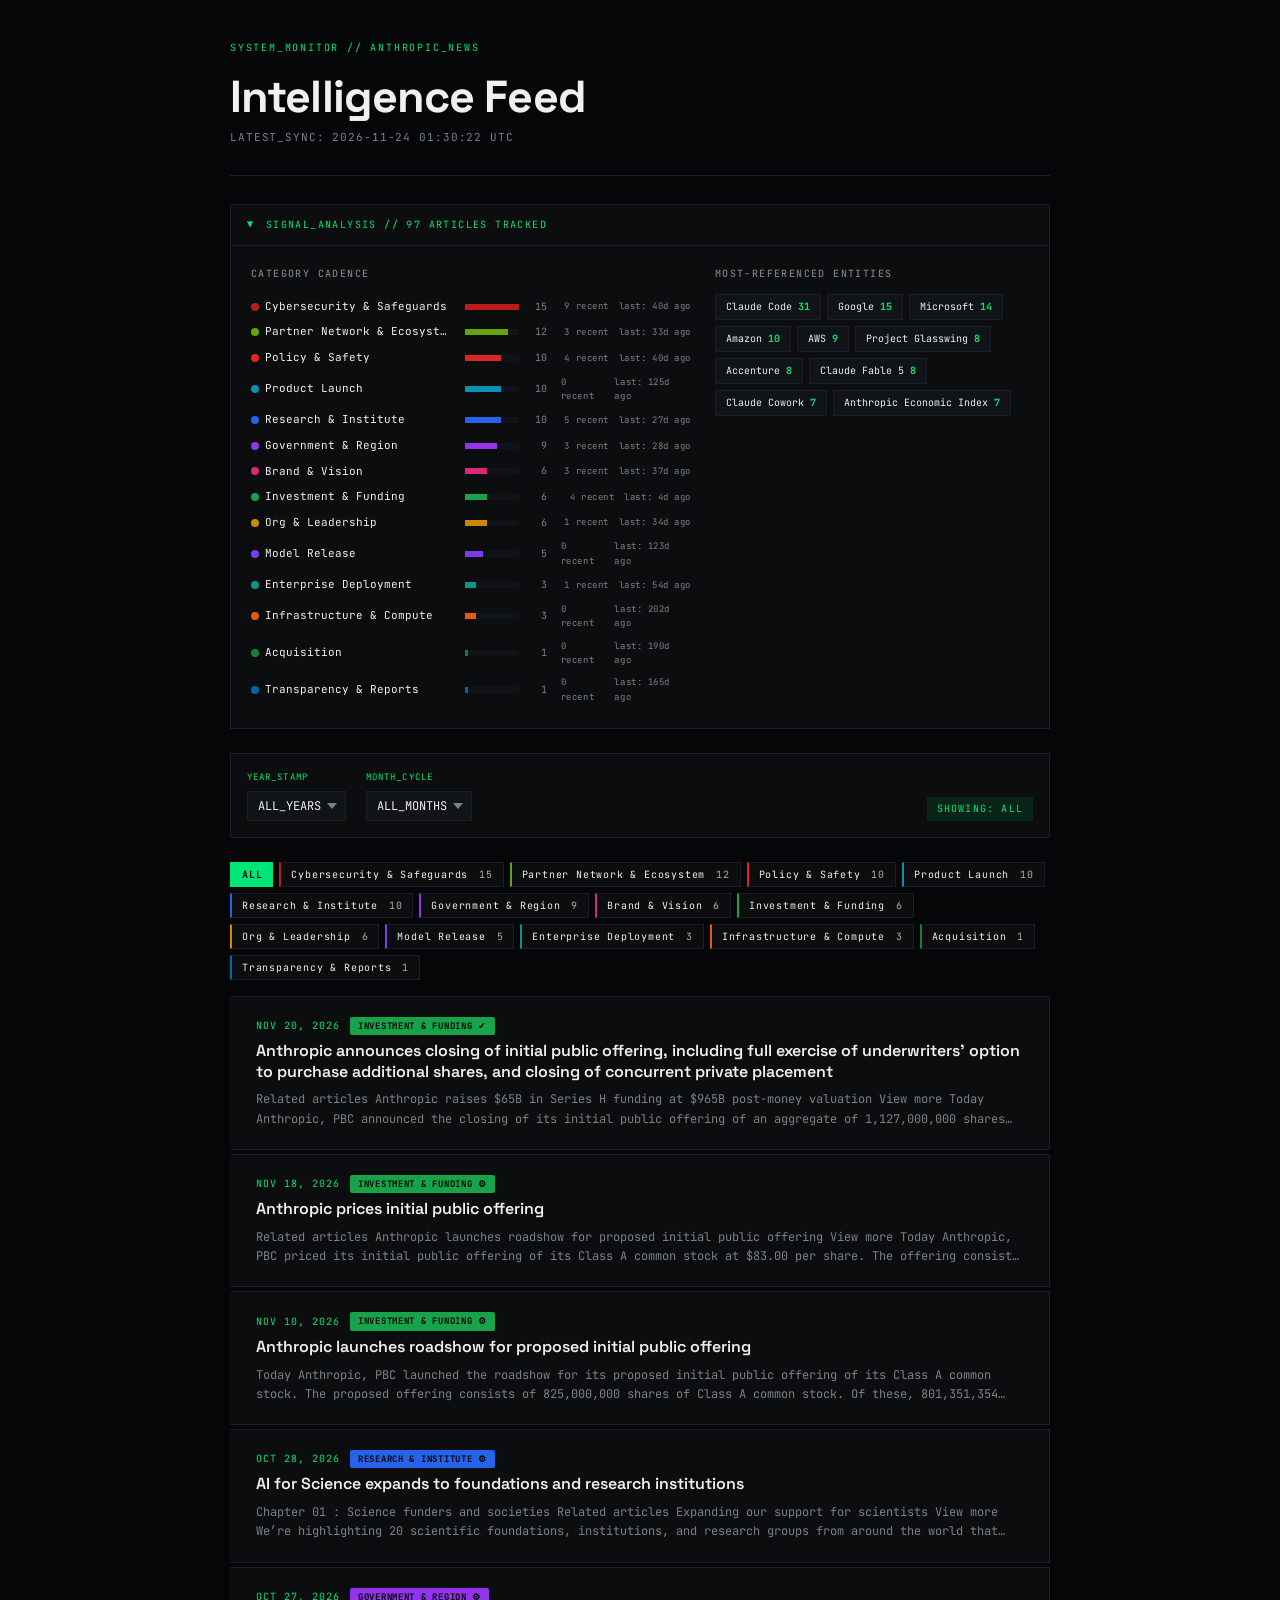
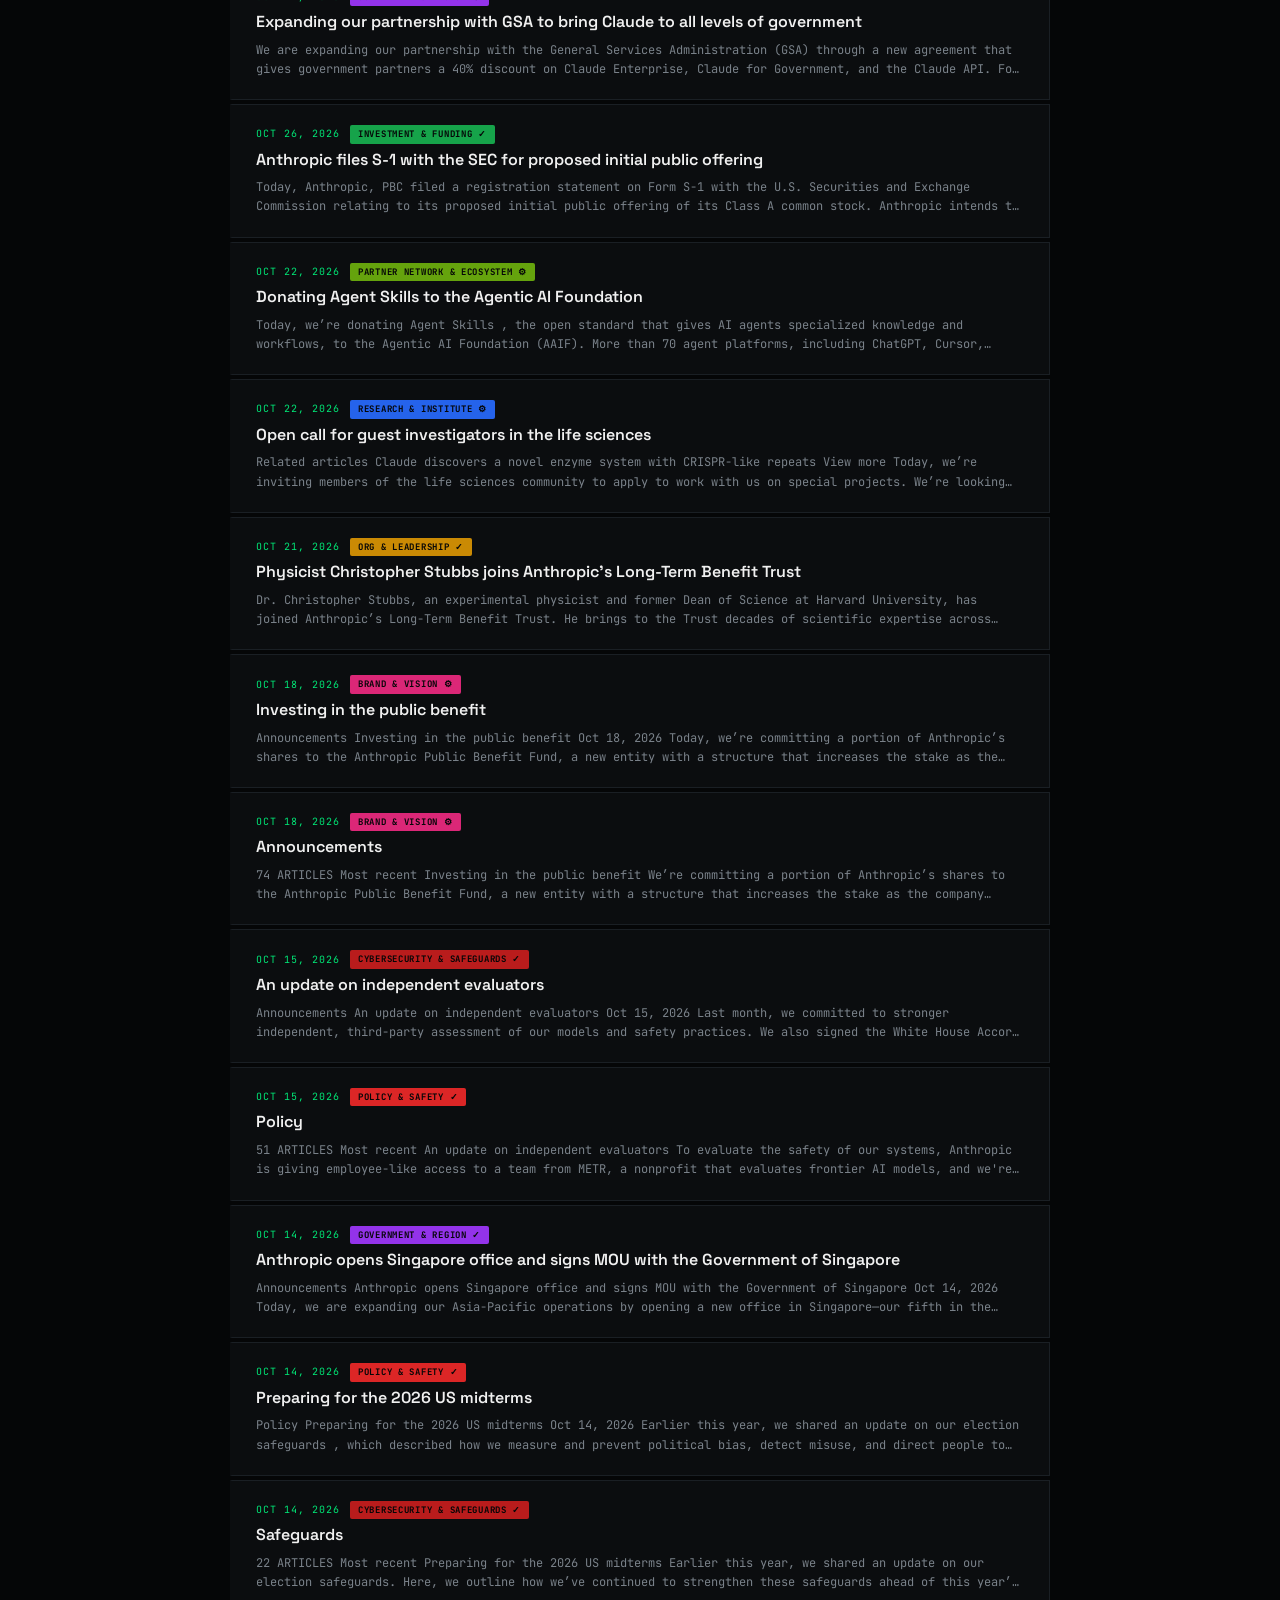
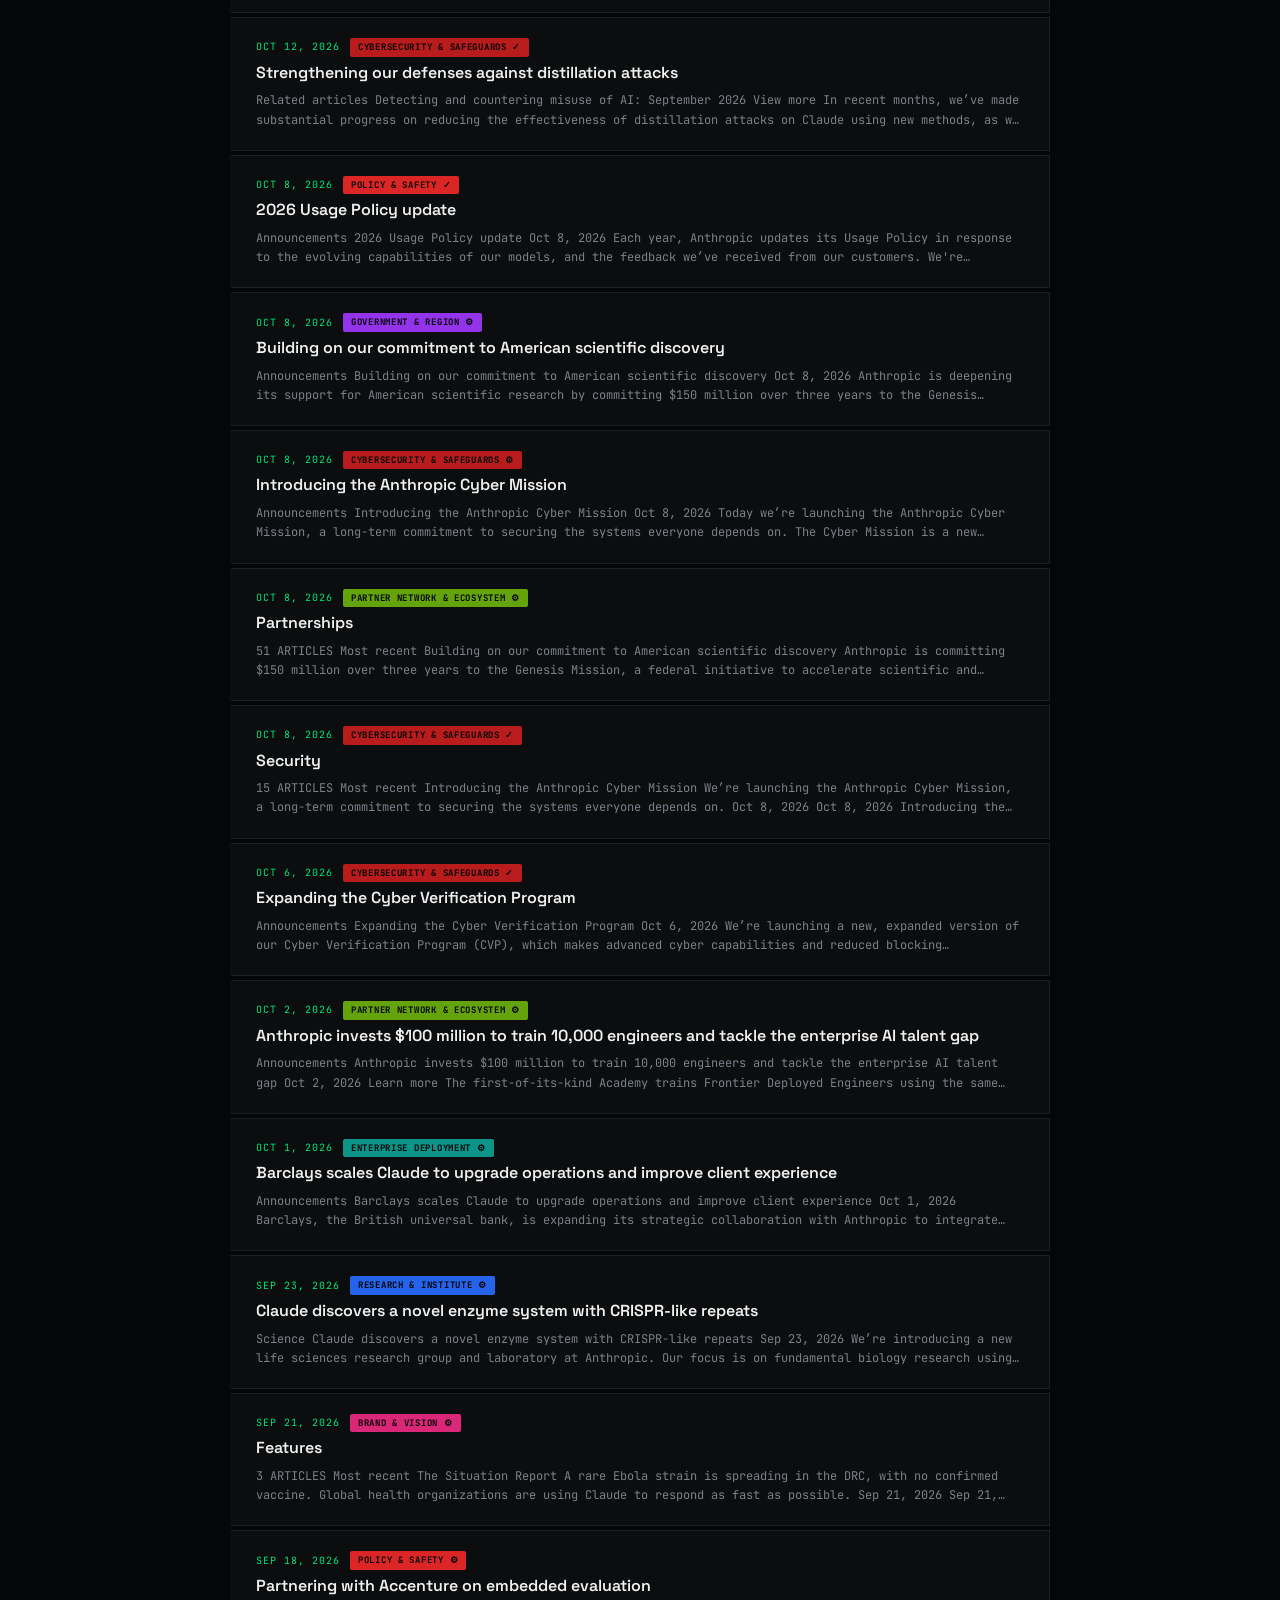
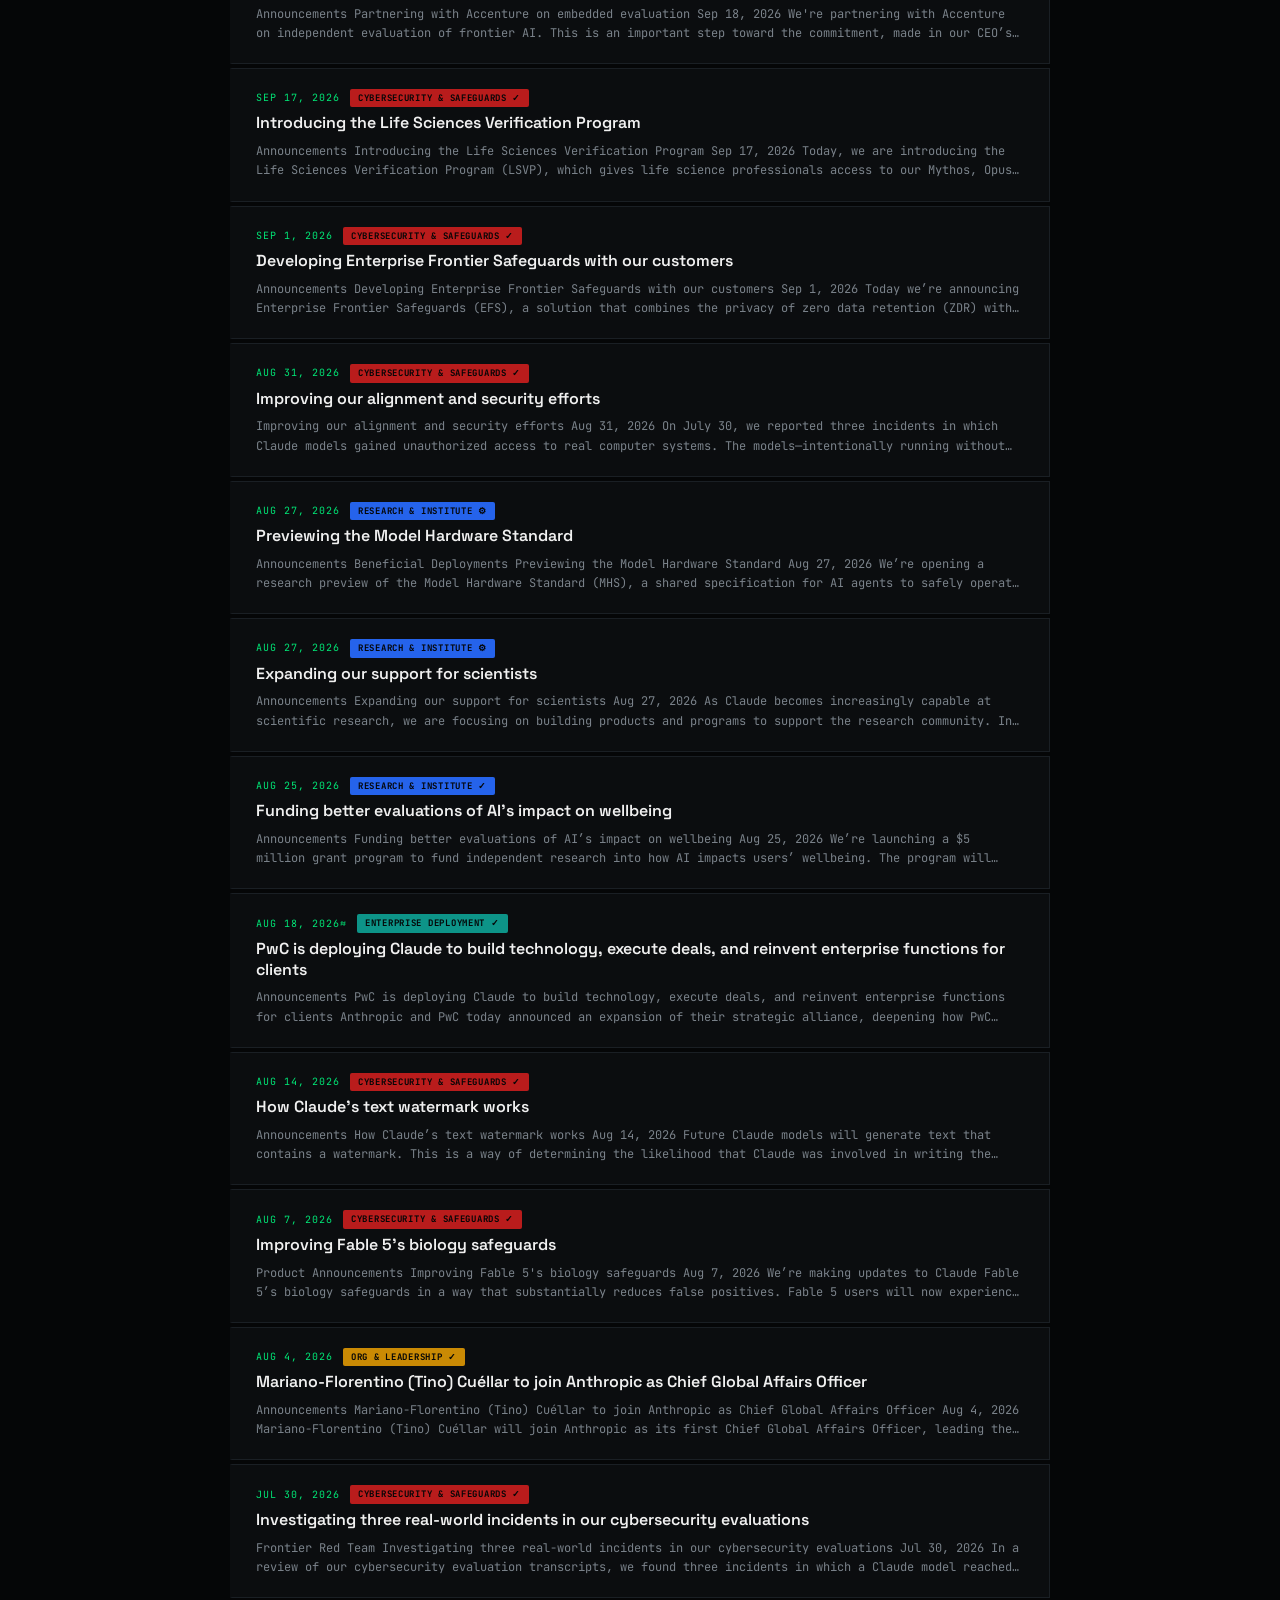
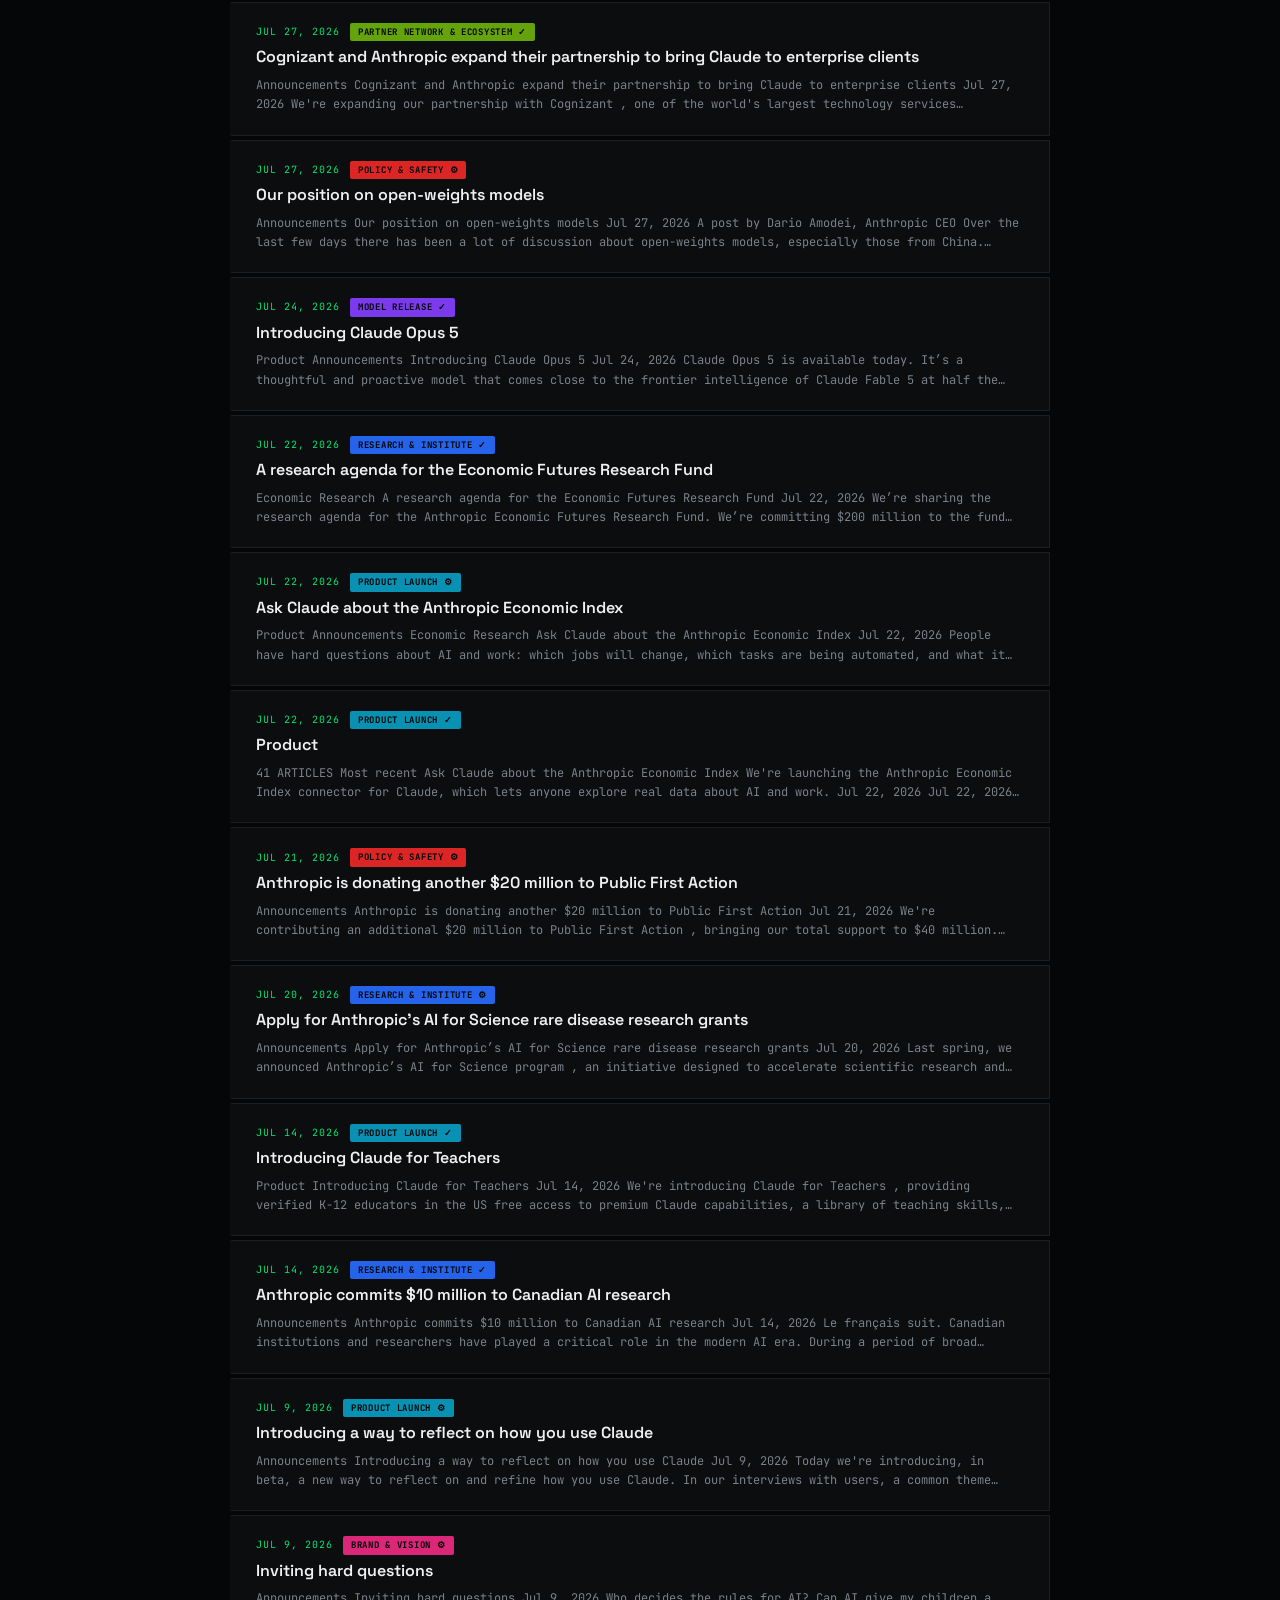
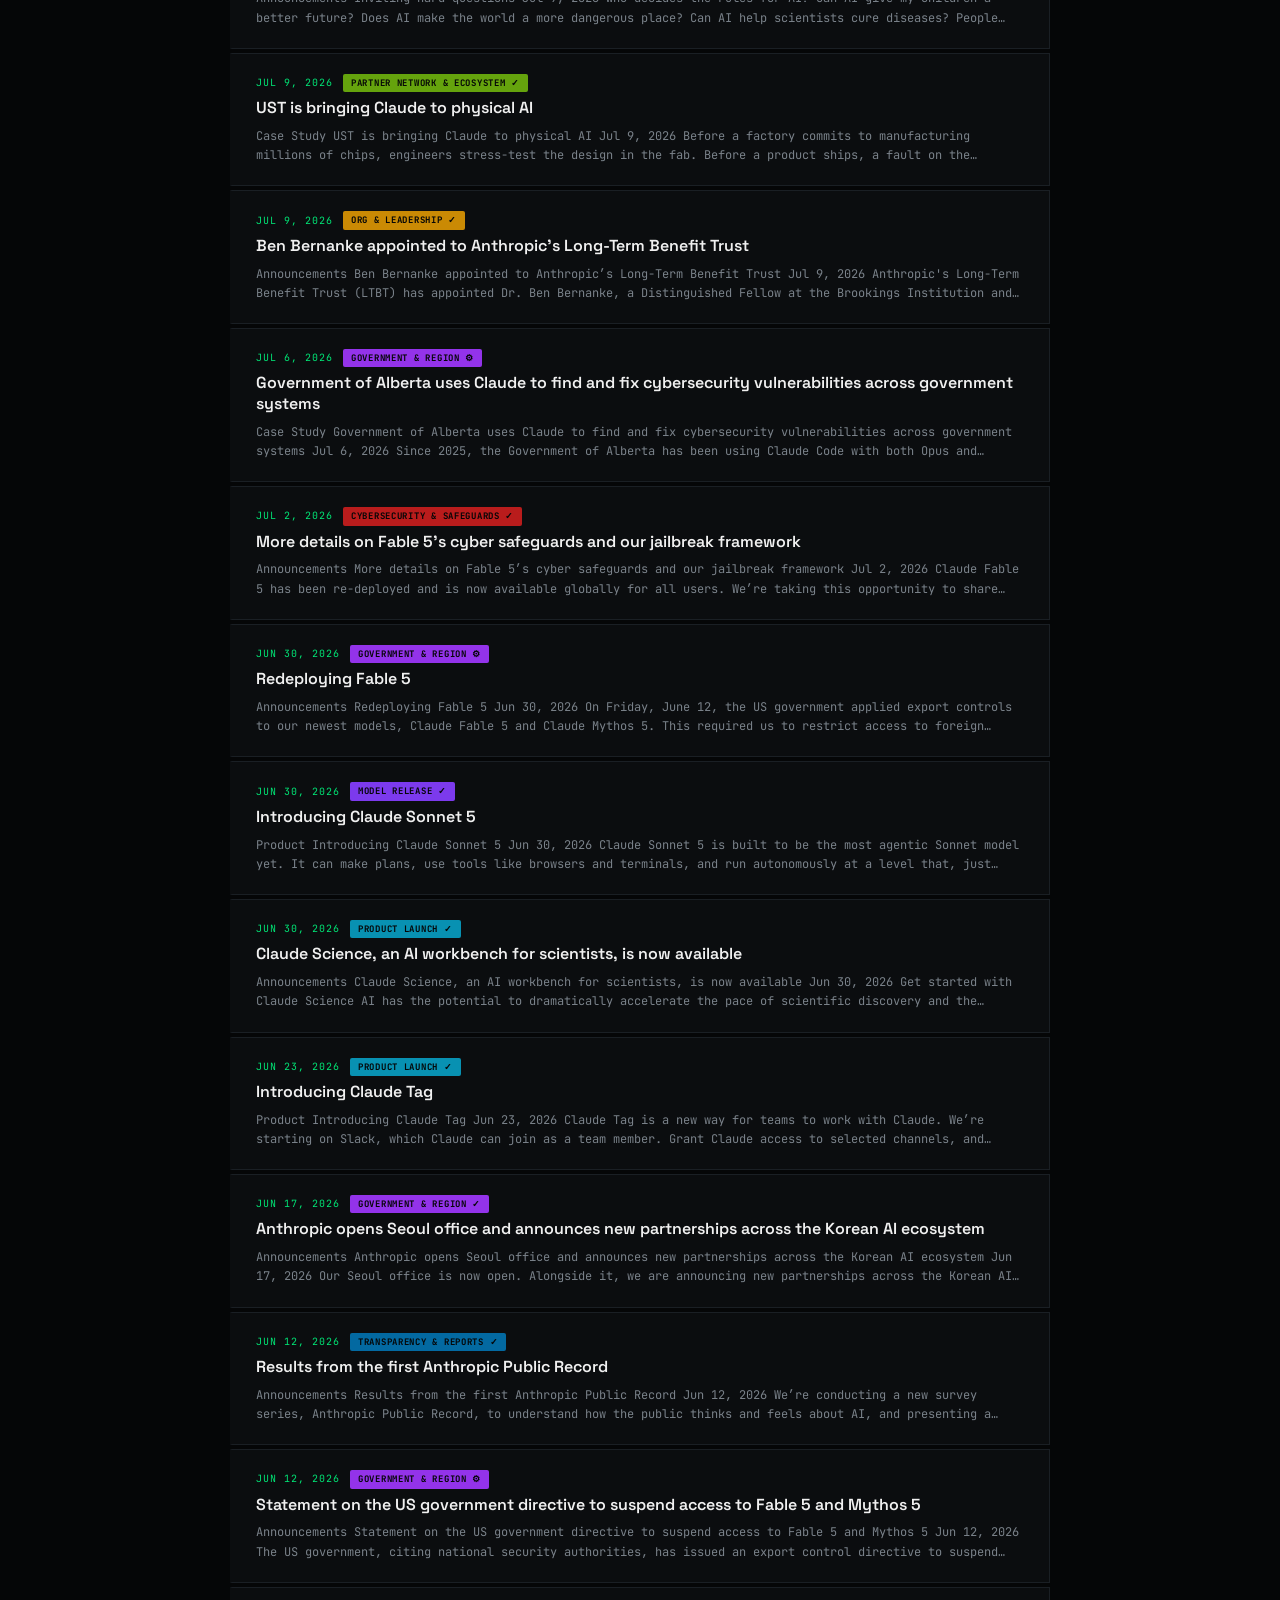
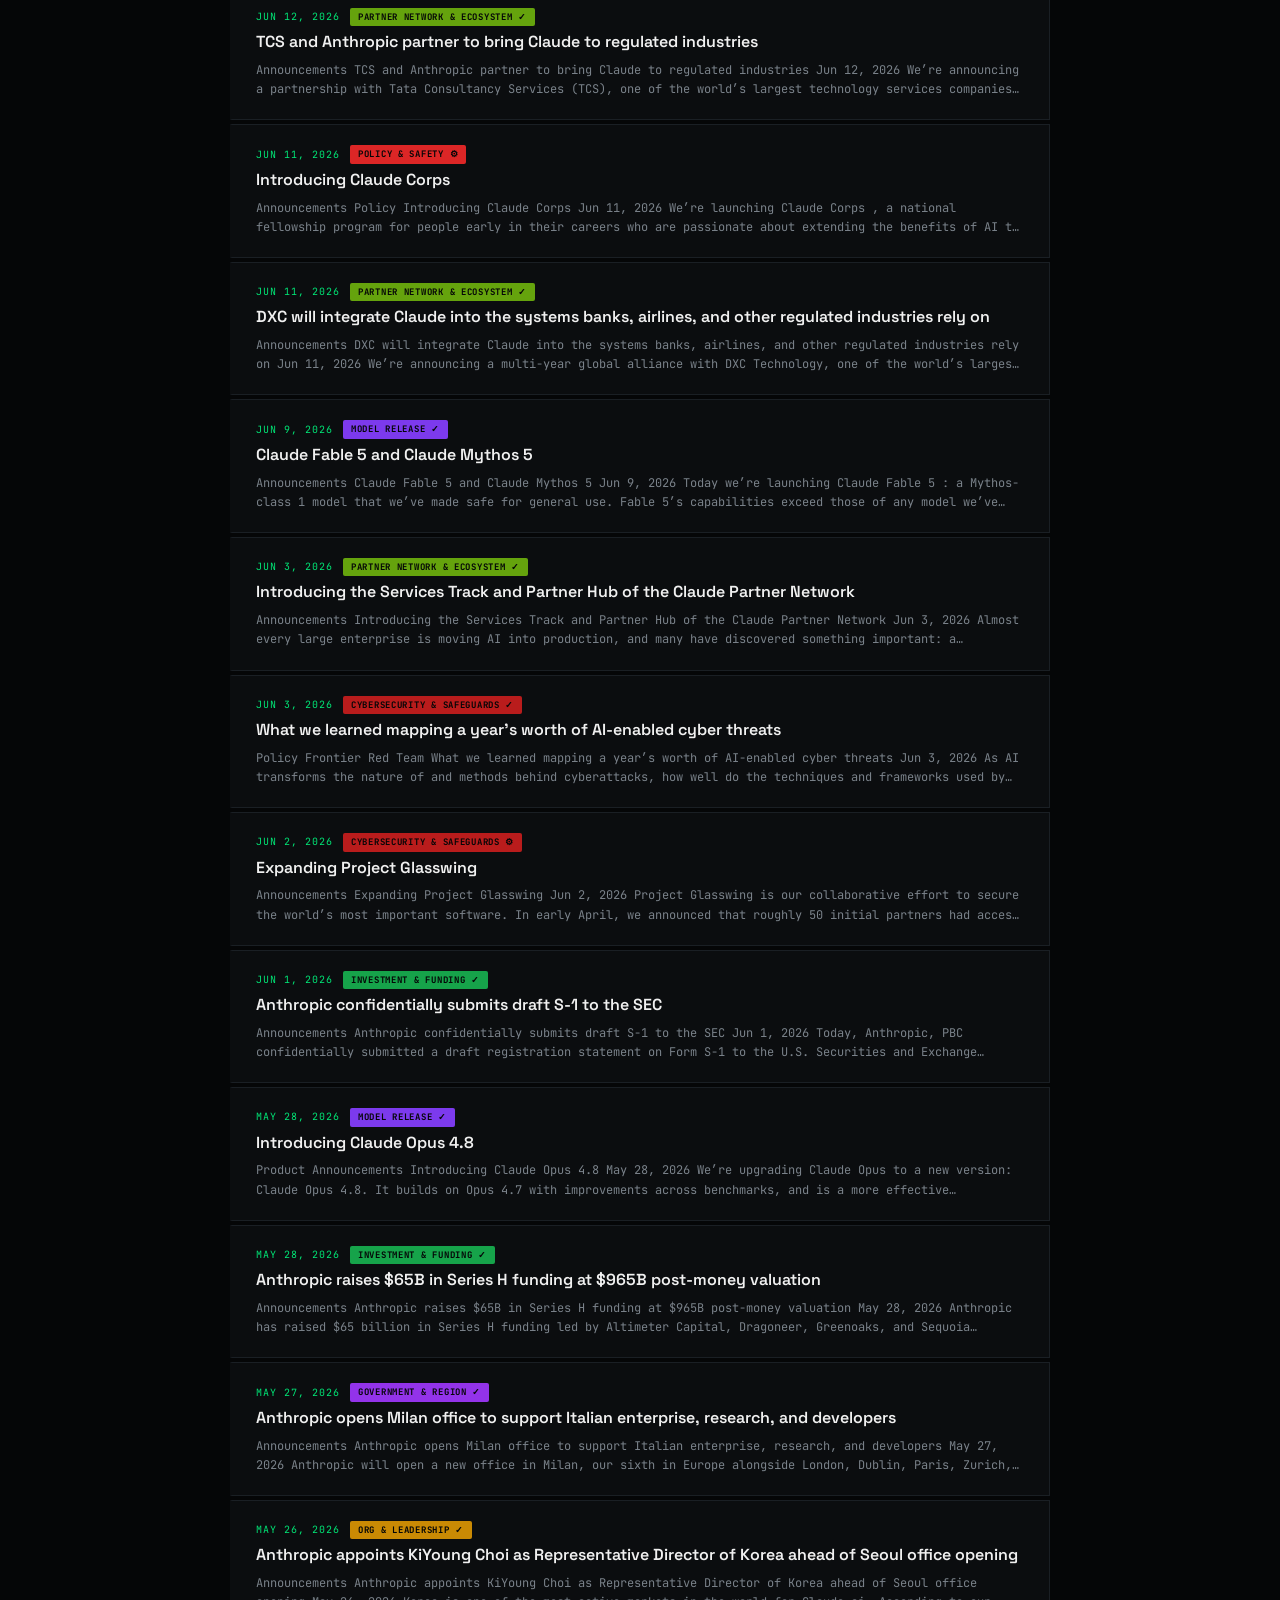
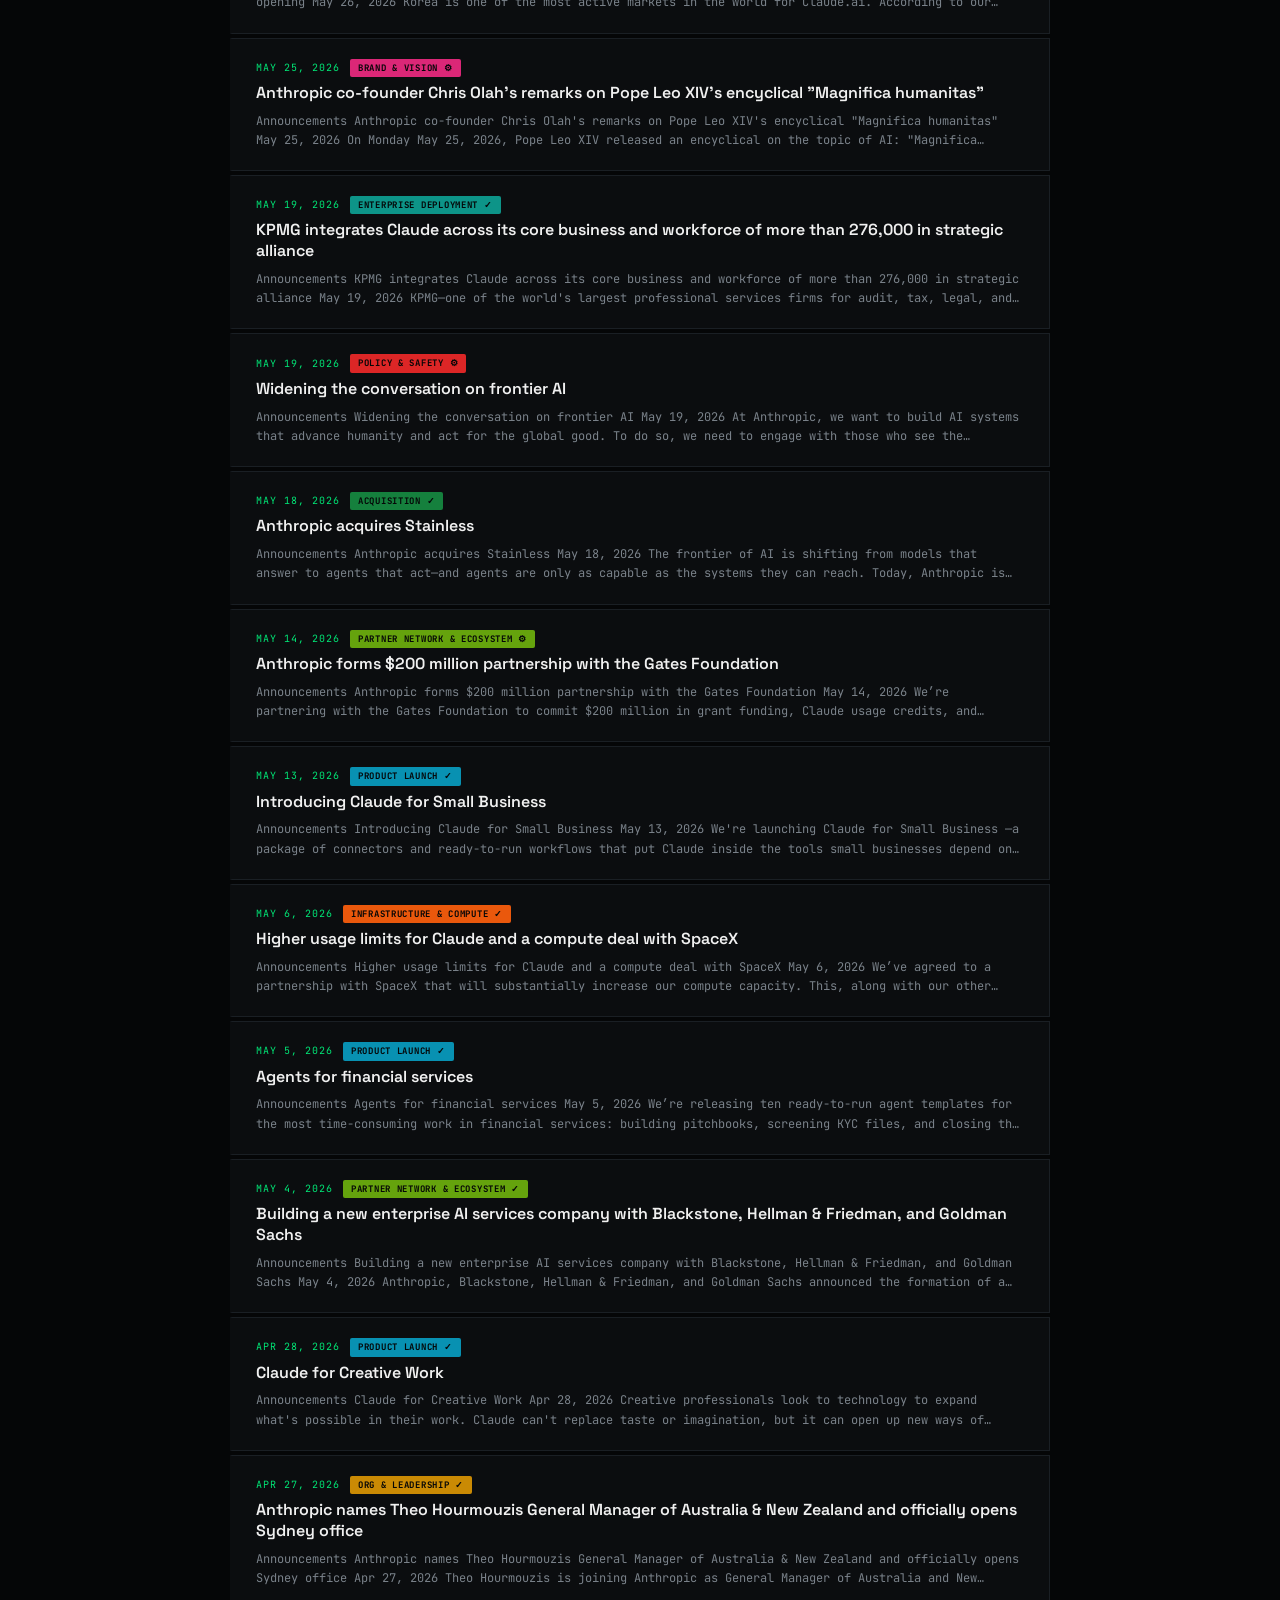
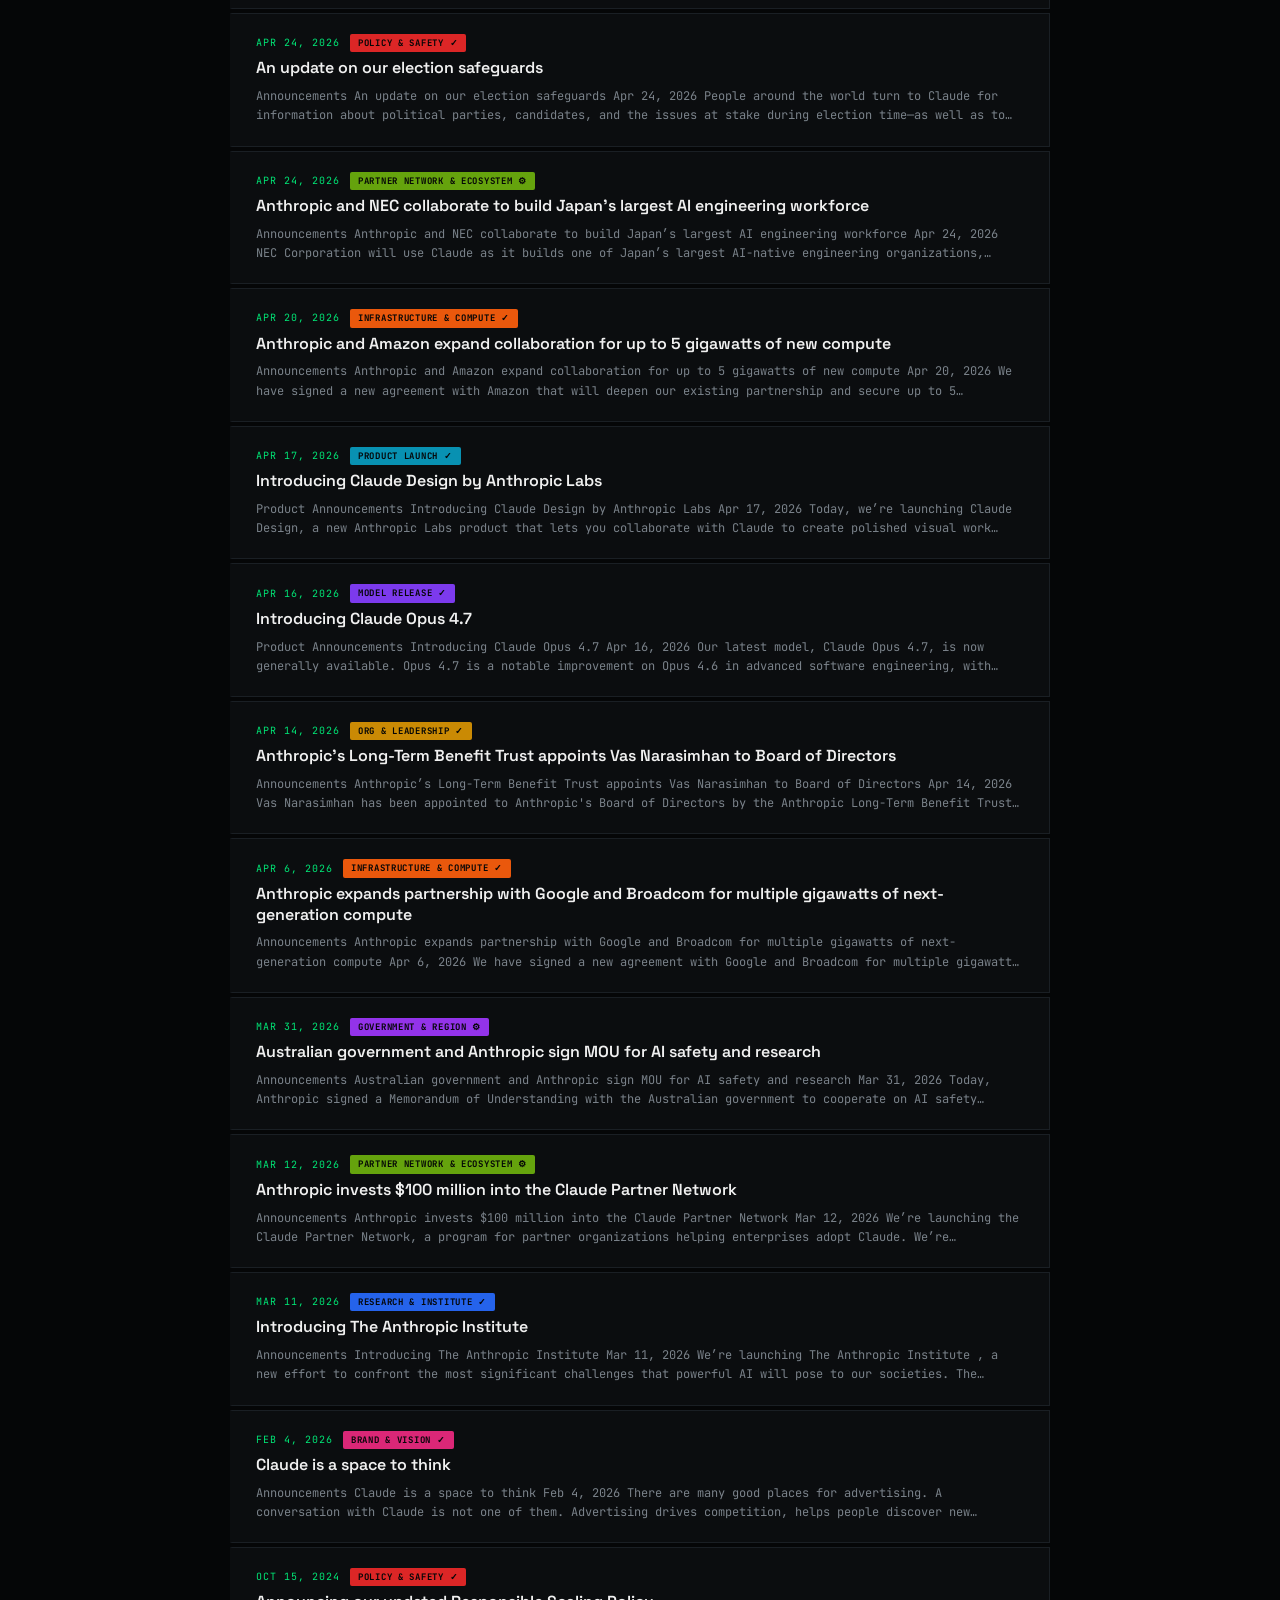
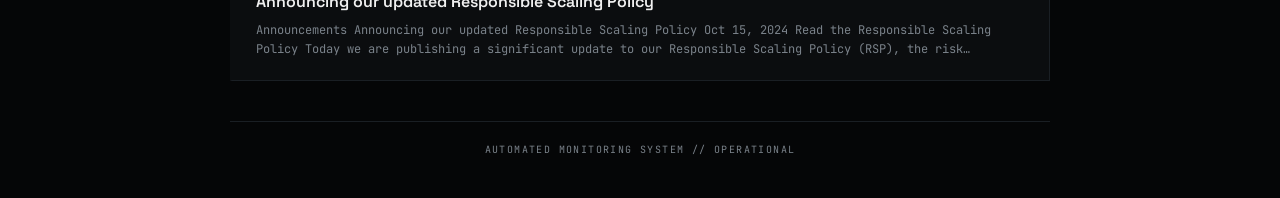
==== commit 0ad316d0: "chore: update news data and index" ====
--- a/index.html
+++ b/index.html
@@ -12,7 +12,7 @@
         <header>
             <div class="brand">SYSTEM_MONITOR // ANTHROPIC_NEWS</div>
             <h1>Intelligence Feed</h1>
-            <p class="update-time">LATEST_SYNC: 2026-11-22 20:37:06 UTC</p>
+            <p class="update-time">LATEST_SYNC: 2026-11-24 01:30:22 UTC</p>
         </header>
 
         
@@ -35,7 +35,7 @@
             </div>
             <div class="trend-meta">
                 <span title="Articles in last 90 days">9 recent</span>
-                <span title="Days since last article in this category">last: 38d ago</span>
+                <span title="Days since last article in this category">last: 40d ago</span>
             </div>
         </div>
         <div class="trend-row">
@@ -51,7 +51,7 @@
             </div>
             <div class="trend-meta">
                 <span title="Articles in last 90 days">3 recent</span>
-                <span title="Days since last article in this category">last: 31d ago</span>
+                <span title="Days since last article in this category">last: 33d ago</span>
             </div>
         </div>
         <div class="trend-row">
@@ -67,7 +67,7 @@
             </div>
             <div class="trend-meta">
                 <span title="Articles in last 90 days">4 recent</span>
-                <span title="Days since last article in this category">last: 38d ago</span>
+                <span title="Days since last article in this category">last: 40d ago</span>
             </div>
         </div>
         <div class="trend-row">
@@ -83,7 +83,7 @@
             </div>
             <div class="trend-meta">
                 <span title="Articles in last 90 days">0 recent</span>
-                <span title="Days since last article in this category">last: 123d ago</span>
+                <span title="Days since last article in this category">last: 125d ago</span>
             </div>
         </div>
         <div class="trend-row">
@@ -98,8 +98,8 @@
                 <span class="trend-count">10</span>
             </div>
             <div class="trend-meta">
-                <span title="Articles in last 90 days">6 recent</span>
-                <span title="Days since last article in this category">last: 25d ago</span>
+                <span title="Articles in last 90 days">5 recent</span>
+                <span title="Days since last article in this category">last: 27d ago</span>
             </div>
         </div>
         <div class="trend-row">
@@ -115,7 +115,7 @@
             </div>
             <div class="trend-meta">
                 <span title="Articles in last 90 days">3 recent</span>
-                <span title="Days since last article in this category">last: 26d ago</span>
+                <span title="Days since last article in this category">last: 28d ago</span>
             </div>
         </div>
         <div class="trend-row">
@@ -131,7 +131,7 @@
             </div>
             <div class="trend-meta">
                 <span title="Articles in last 90 days">3 recent</span>
-                <span title="Days since last article in this category">last: 35d ago</span>
+                <span title="Days since last article in this category">last: 37d ago</span>
             </div>
         </div>
         <div class="trend-row">
@@ -147,7 +147,7 @@
             </div>
             <div class="trend-meta">
                 <span title="Articles in last 90 days">4 recent</span>
-                <span title="Days since last article in this category">last: 2d ago</span>
+                <span title="Days since last article in this category">last: 4d ago</span>
             </div>
         </div>
         <div class="trend-row">
@@ -163,7 +163,7 @@
             </div>
             <div class="trend-meta">
                 <span title="Articles in last 90 days">1 recent</span>
-                <span title="Days since last article in this category">last: 32d ago</span>
+                <span title="Days since last article in this category">last: 34d ago</span>
             </div>
         </div>
         <div class="trend-row">
@@ -179,7 +179,7 @@
             </div>
             <div class="trend-meta">
                 <span title="Articles in last 90 days">0 recent</span>
-                <span title="Days since last article in this category">last: 121d ago</span>
+                <span title="Days since last article in this category">last: 123d ago</span>
             </div>
         </div>
         <div class="trend-row">
@@ -195,7 +195,7 @@
             </div>
             <div class="trend-meta">
                 <span title="Articles in last 90 days">1 recent</span>
-                <span title="Days since last article in this category">last: 52d ago</span>
+                <span title="Days since last article in this category">last: 54d ago</span>
             </div>
         </div>
         <div class="trend-row">
@@ -211,7 +211,7 @@
             </div>
             <div class="trend-meta">
                 <span title="Articles in last 90 days">0 recent</span>
-                <span title="Days since last article in this category">last: 200d ago</span>
+                <span title="Days since last article in this category">last: 202d ago</span>
             </div>
         </div>
         <div class="trend-row">
@@ -227,7 +227,7 @@
             </div>
             <div class="trend-meta">
                 <span title="Articles in last 90 days">0 recent</span>
-                <span title="Days since last article in this category">last: 188d ago</span>
+                <span title="Days since last article in this category">last: 190d ago</span>
             </div>
         </div>
         <div class="trend-row">
@@ -243,7 +243,7 @@
             </div>
             <div class="trend-meta">
                 <span title="Articles in last 90 days">0 recent</span>
-                <span title="Days since last article in this category">last: 163d ago</span>
+                <span title="Days since last article in this category">last: 165d ago</span>
             </div>
         </div>
             </div>
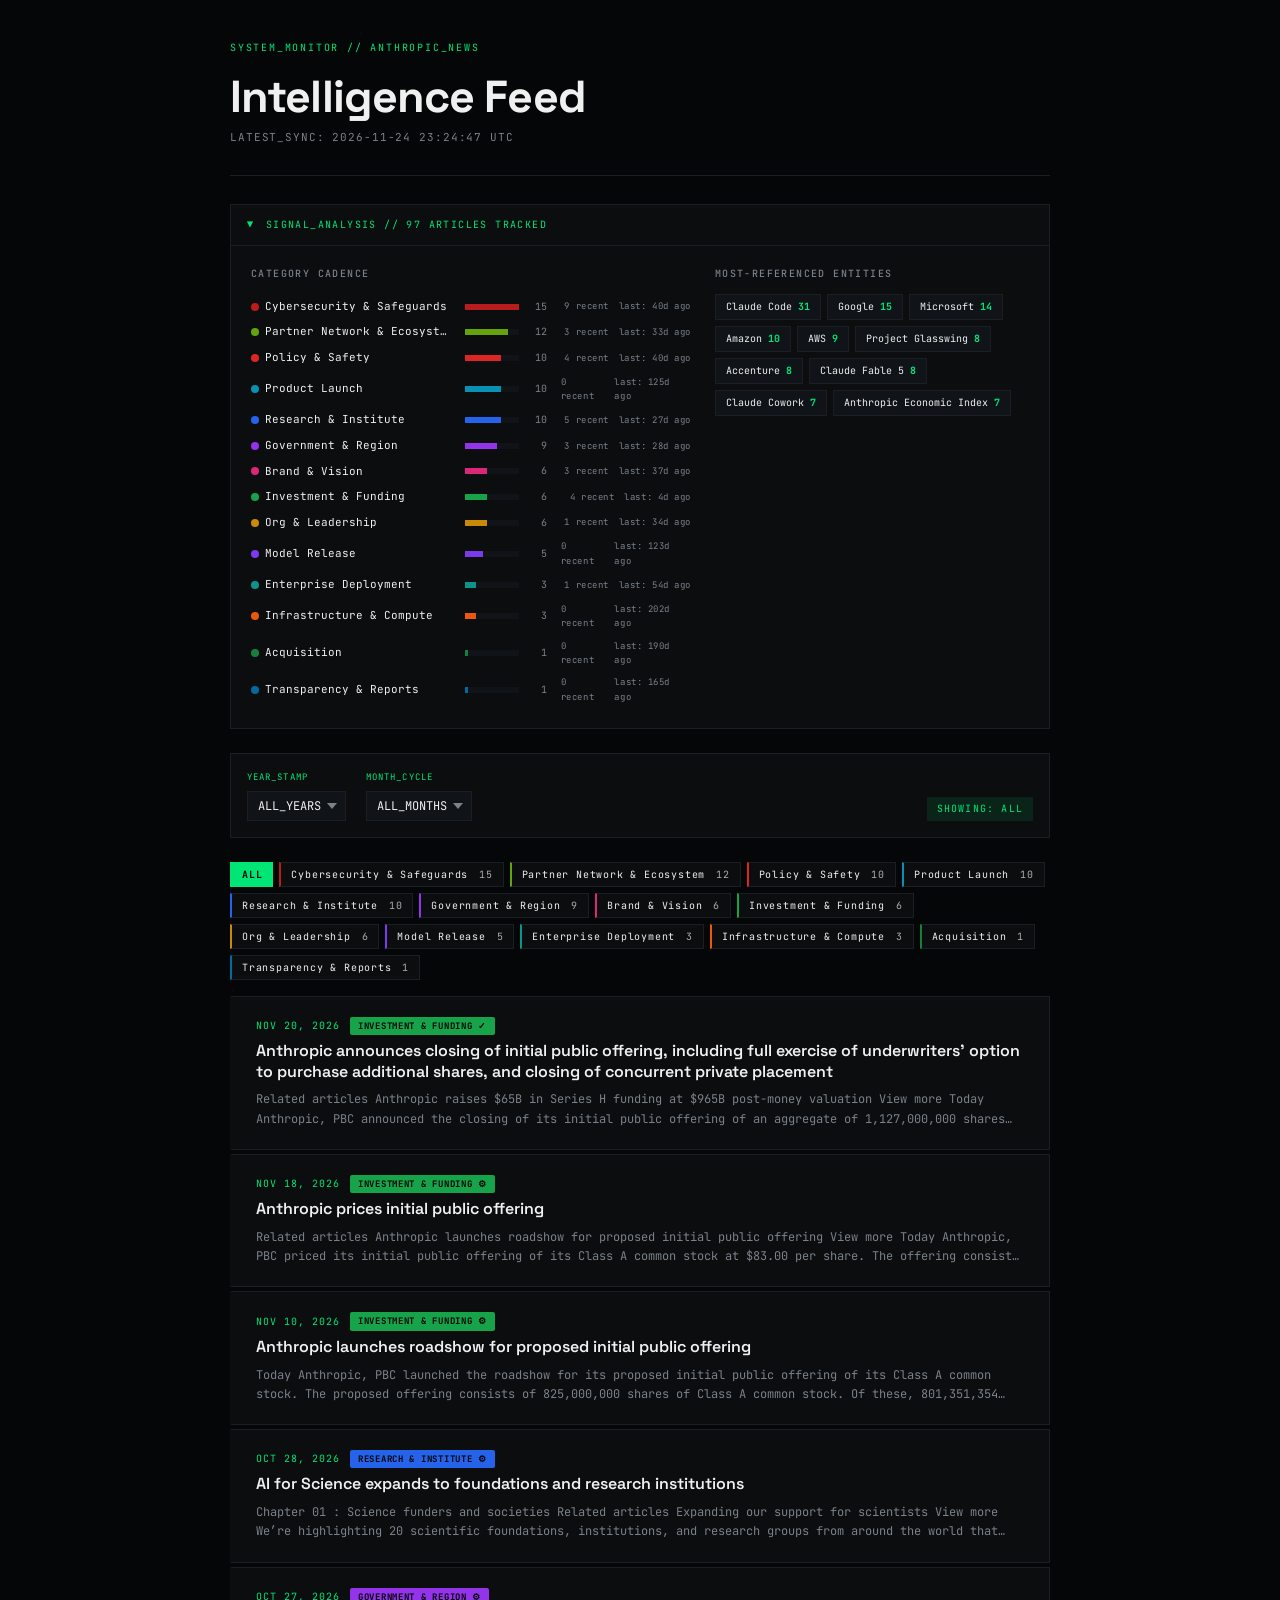
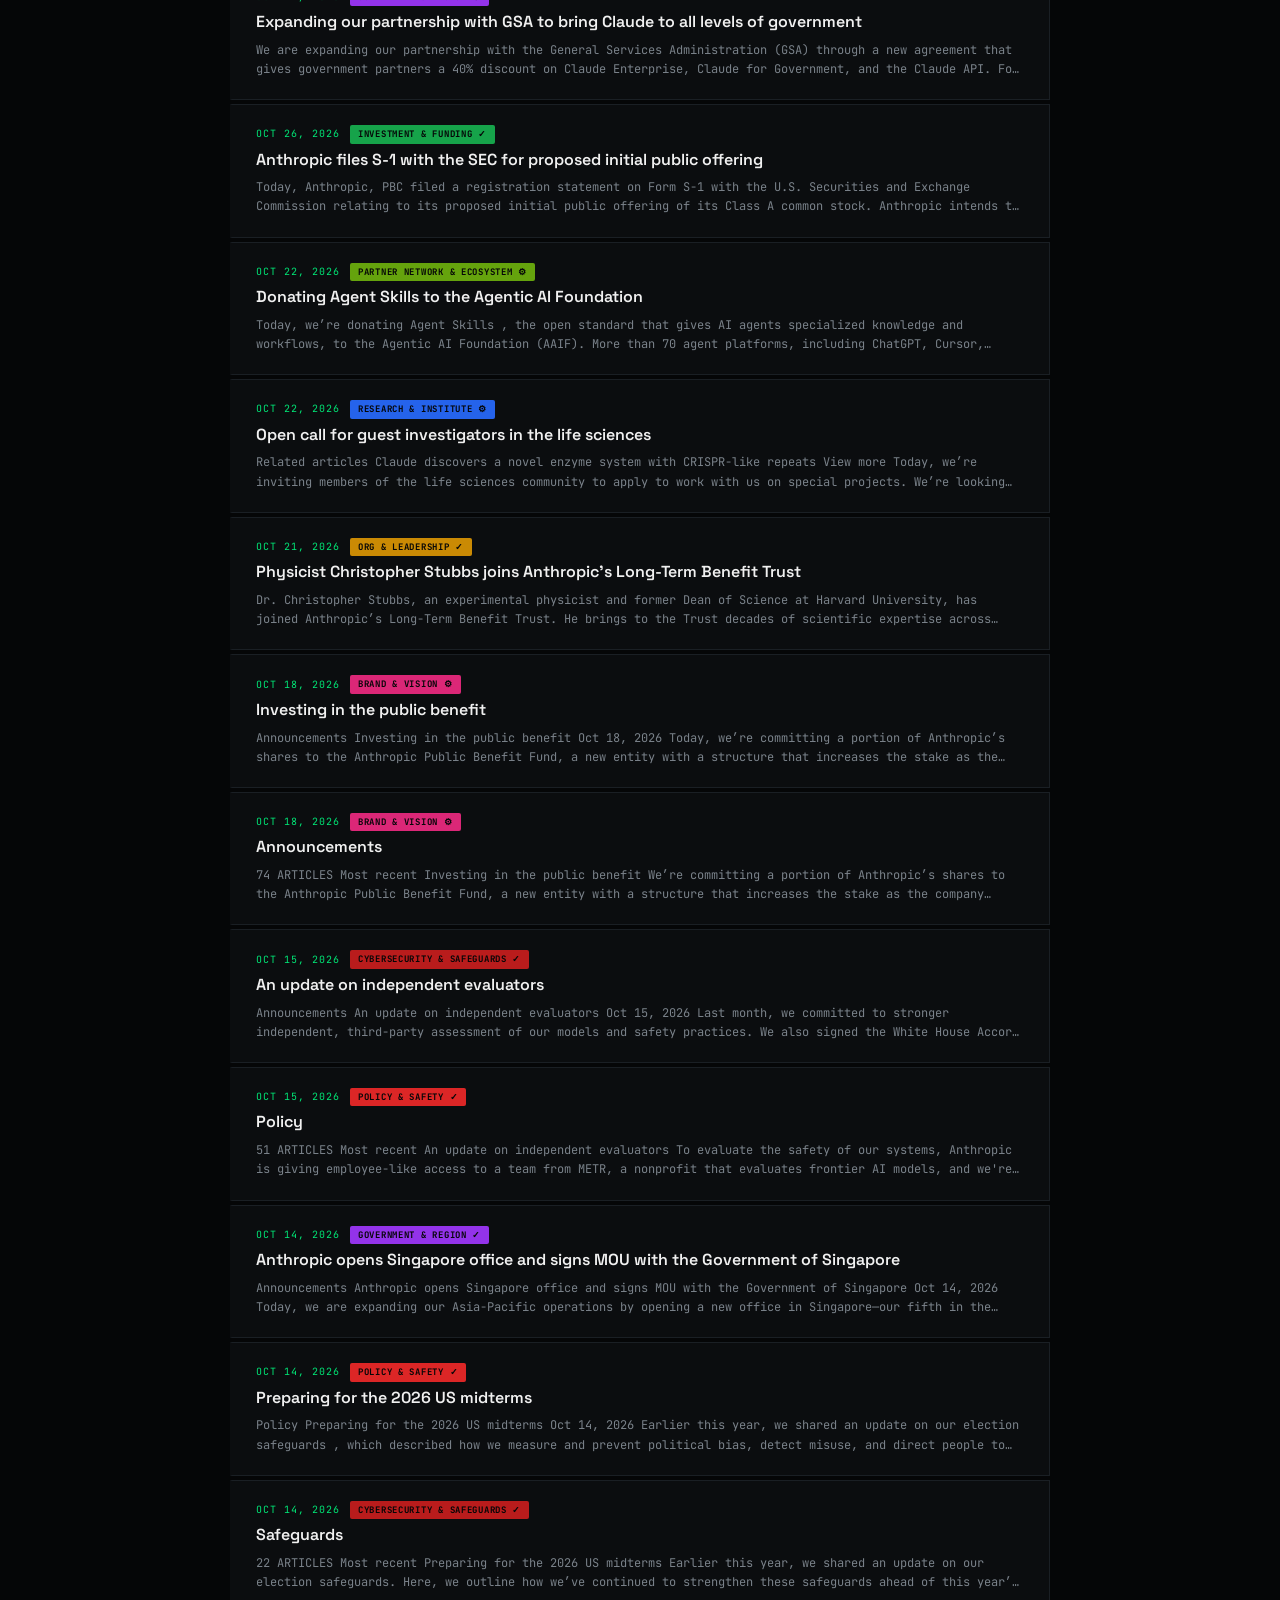
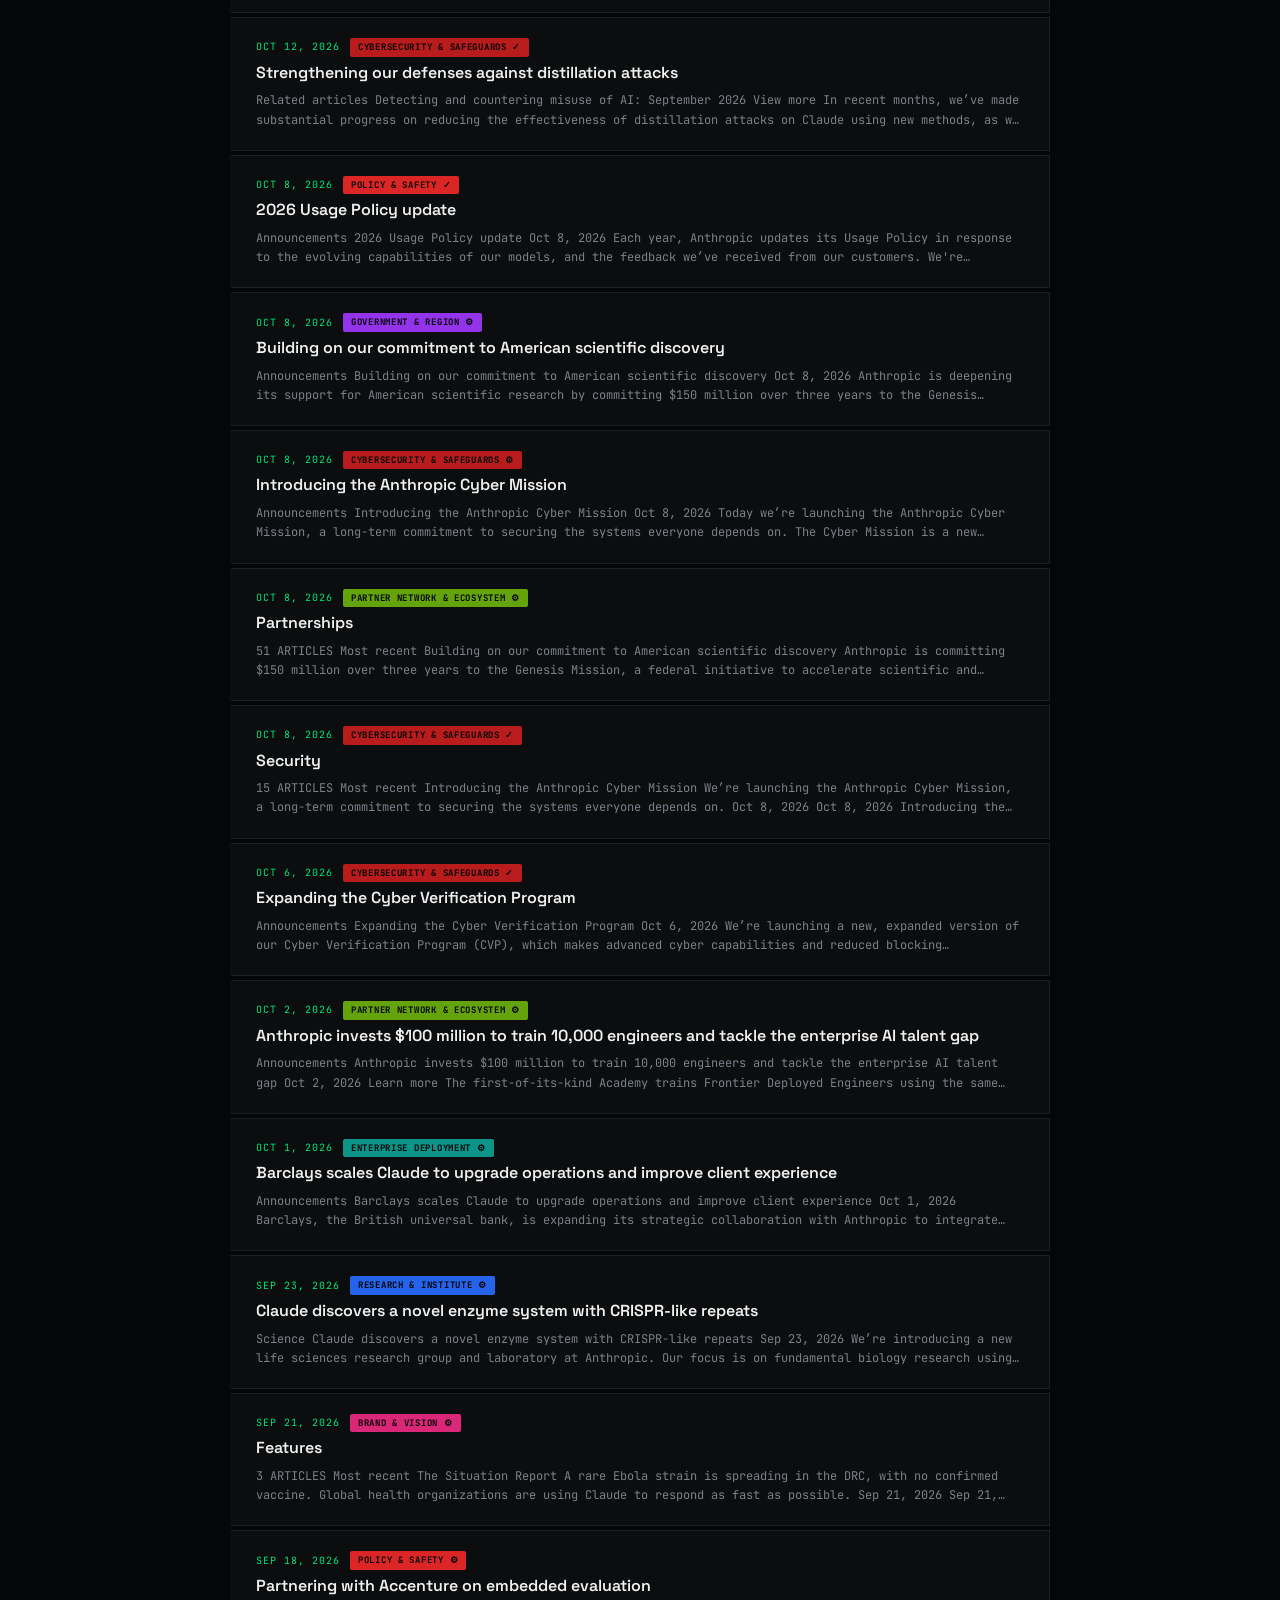
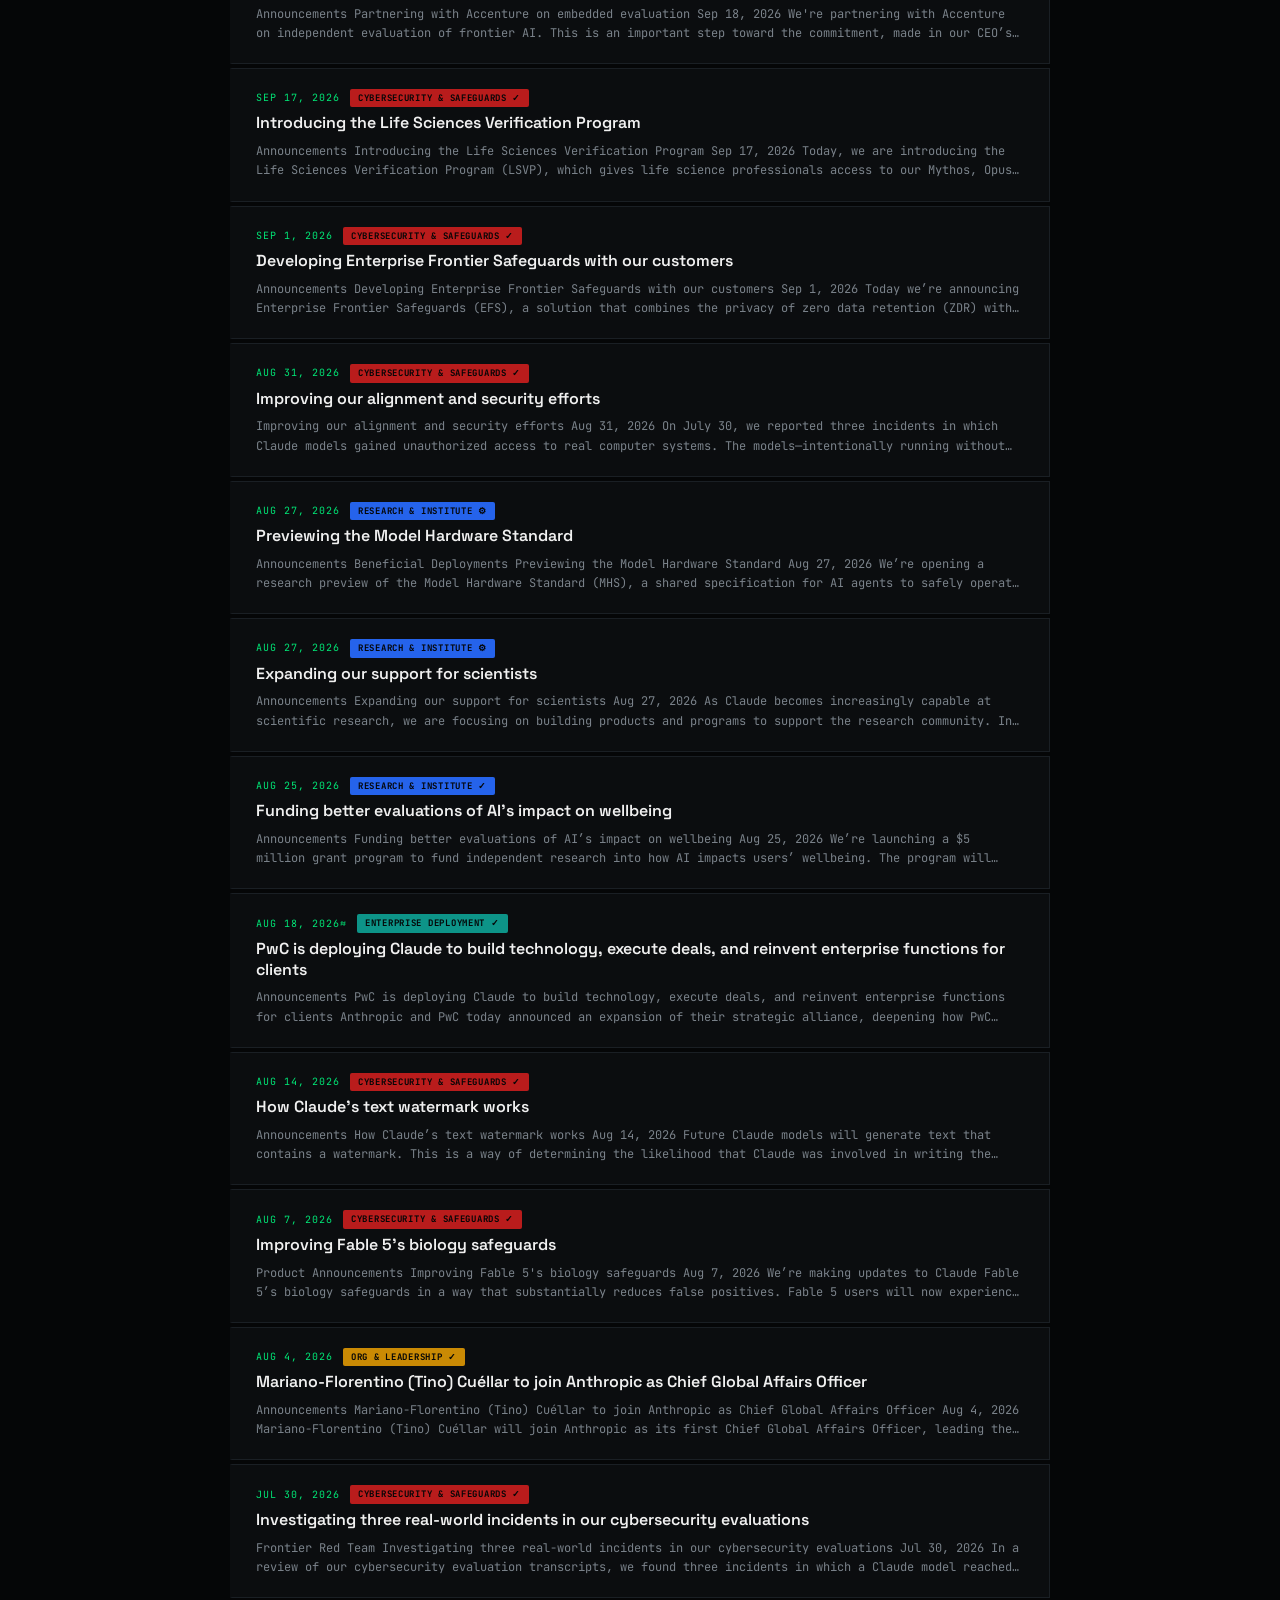
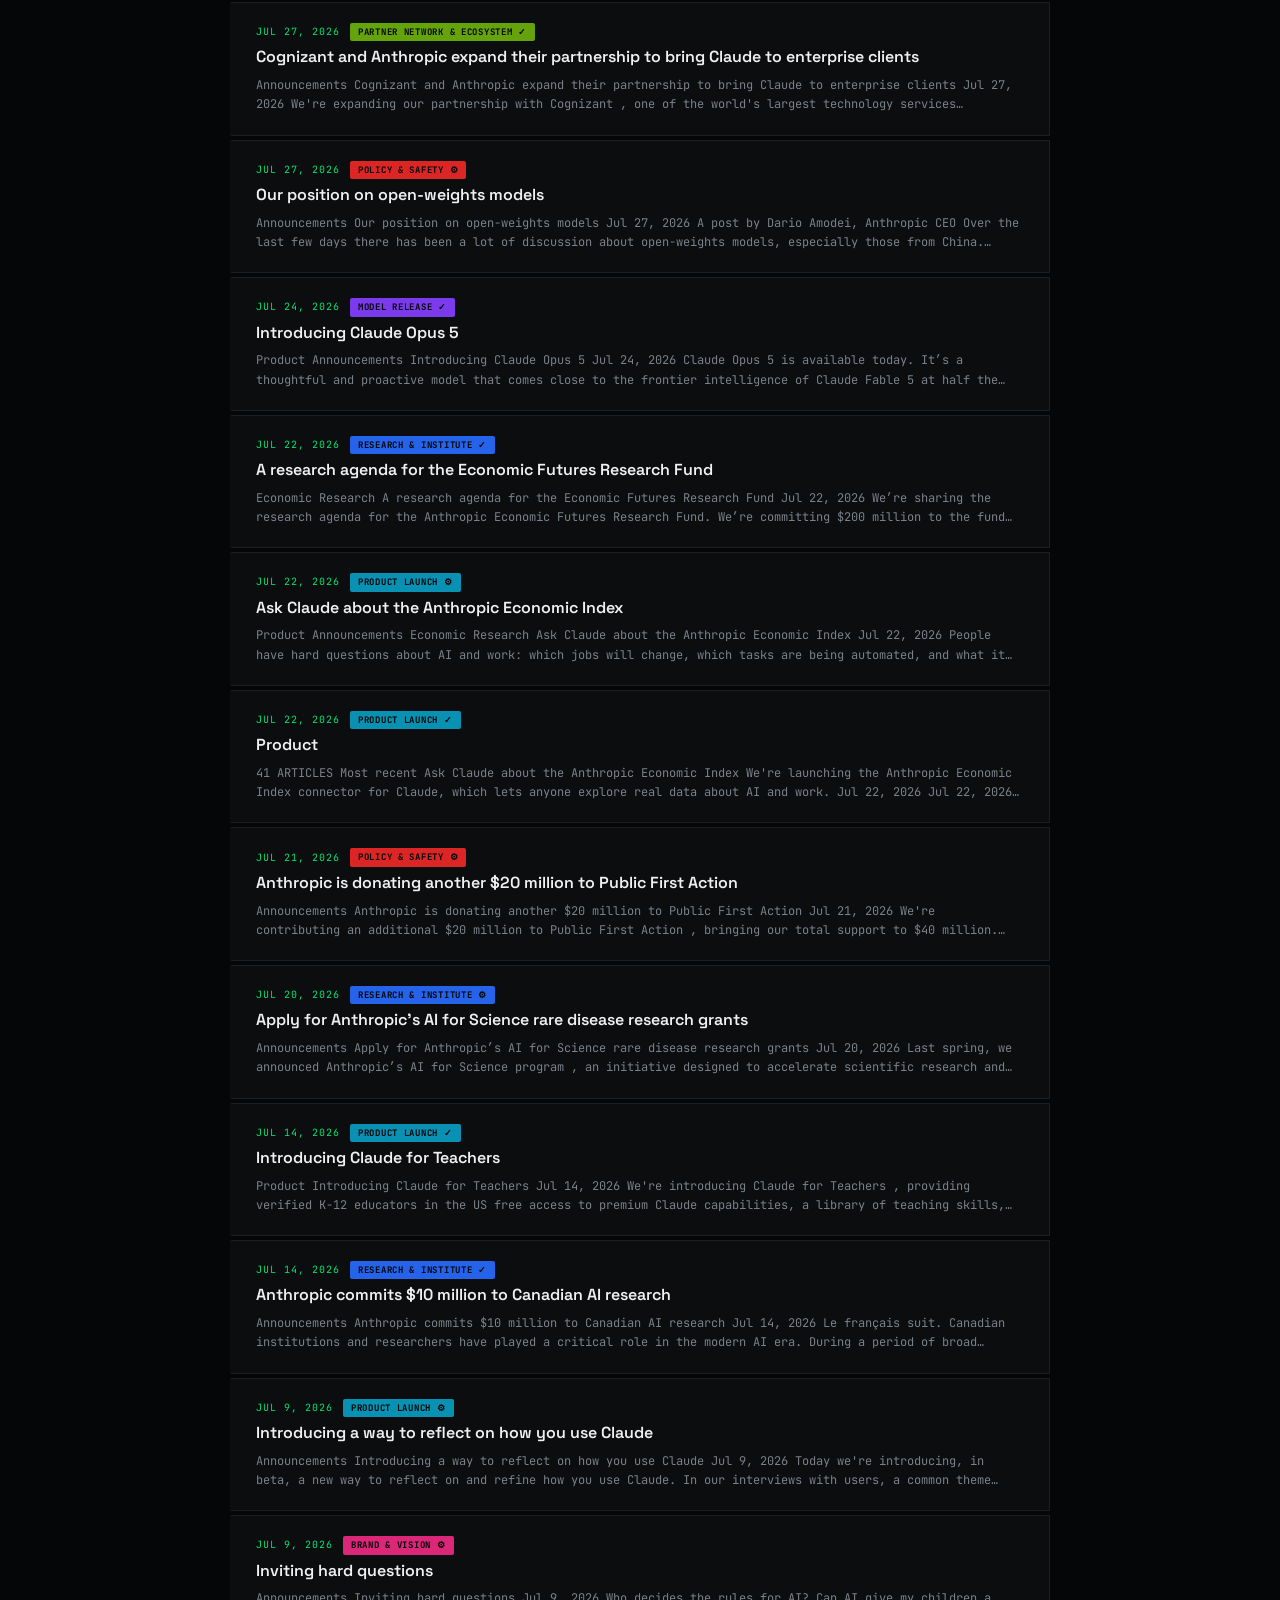
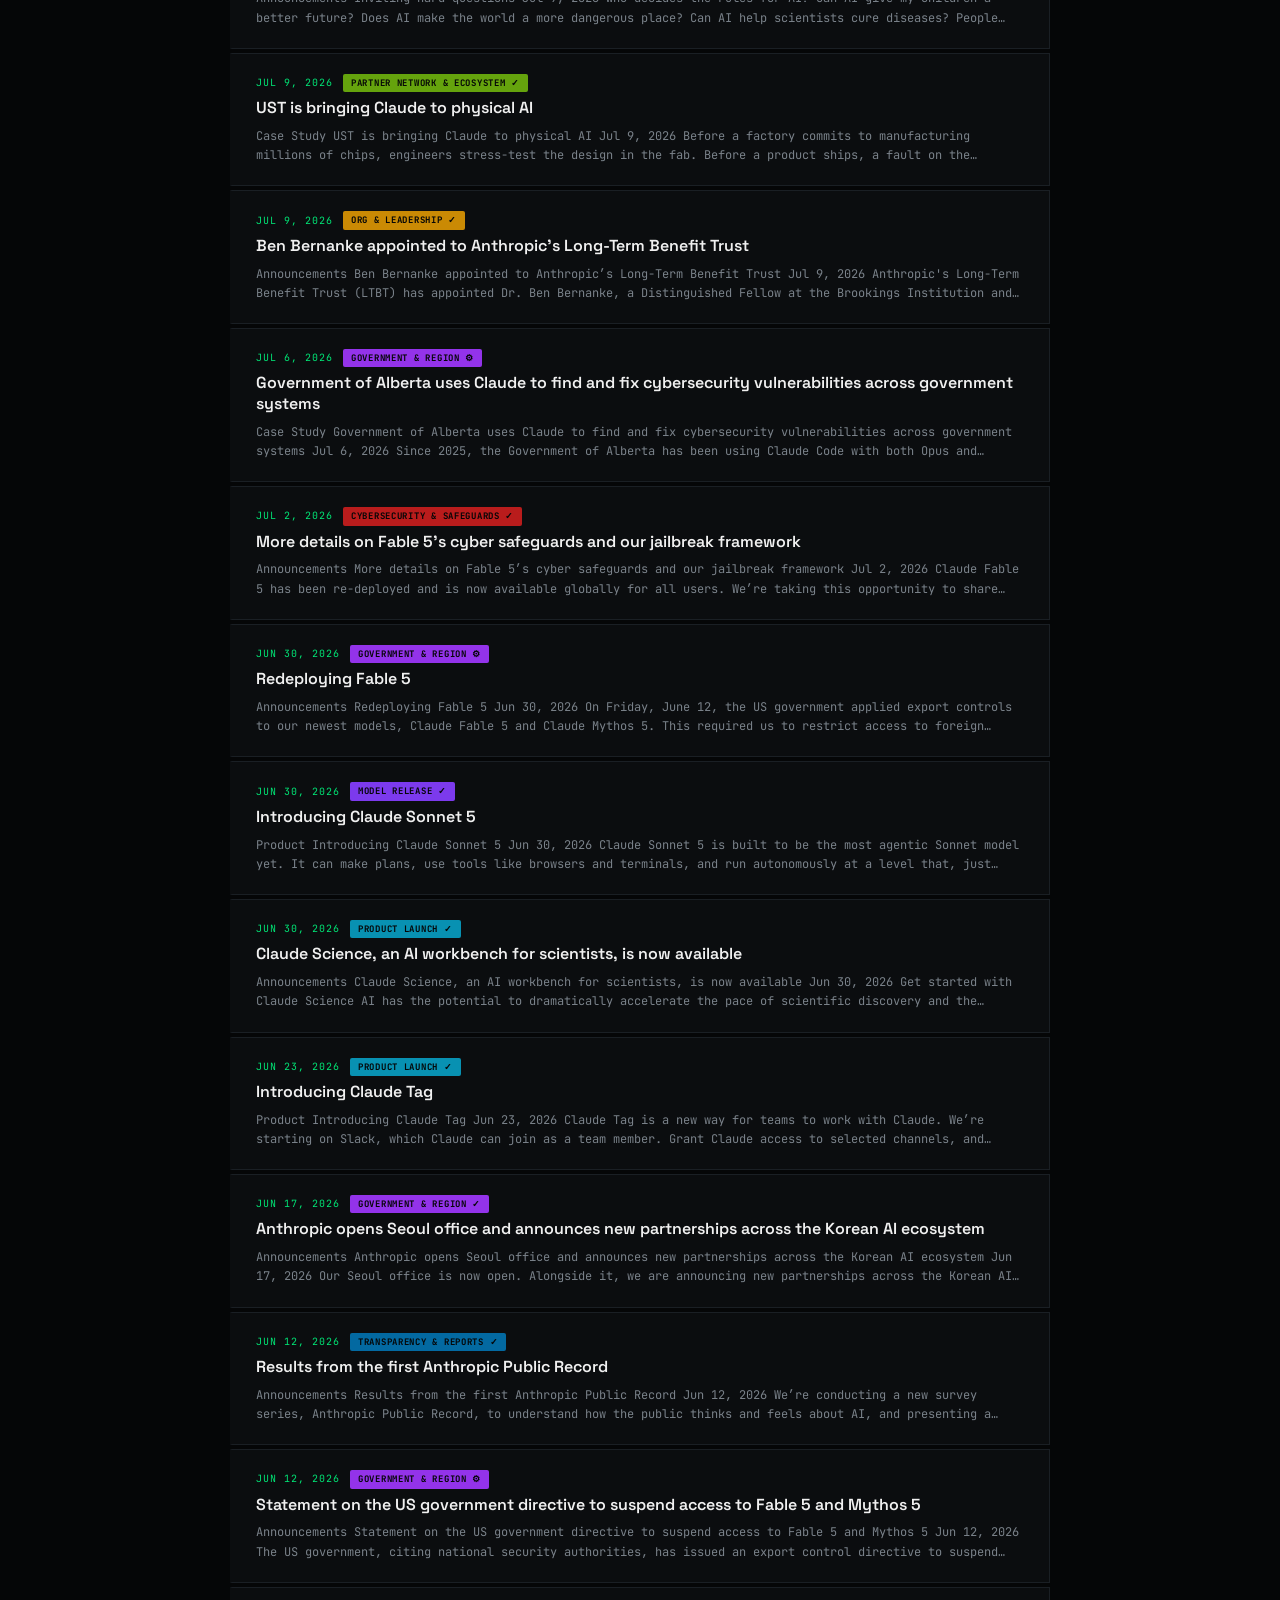
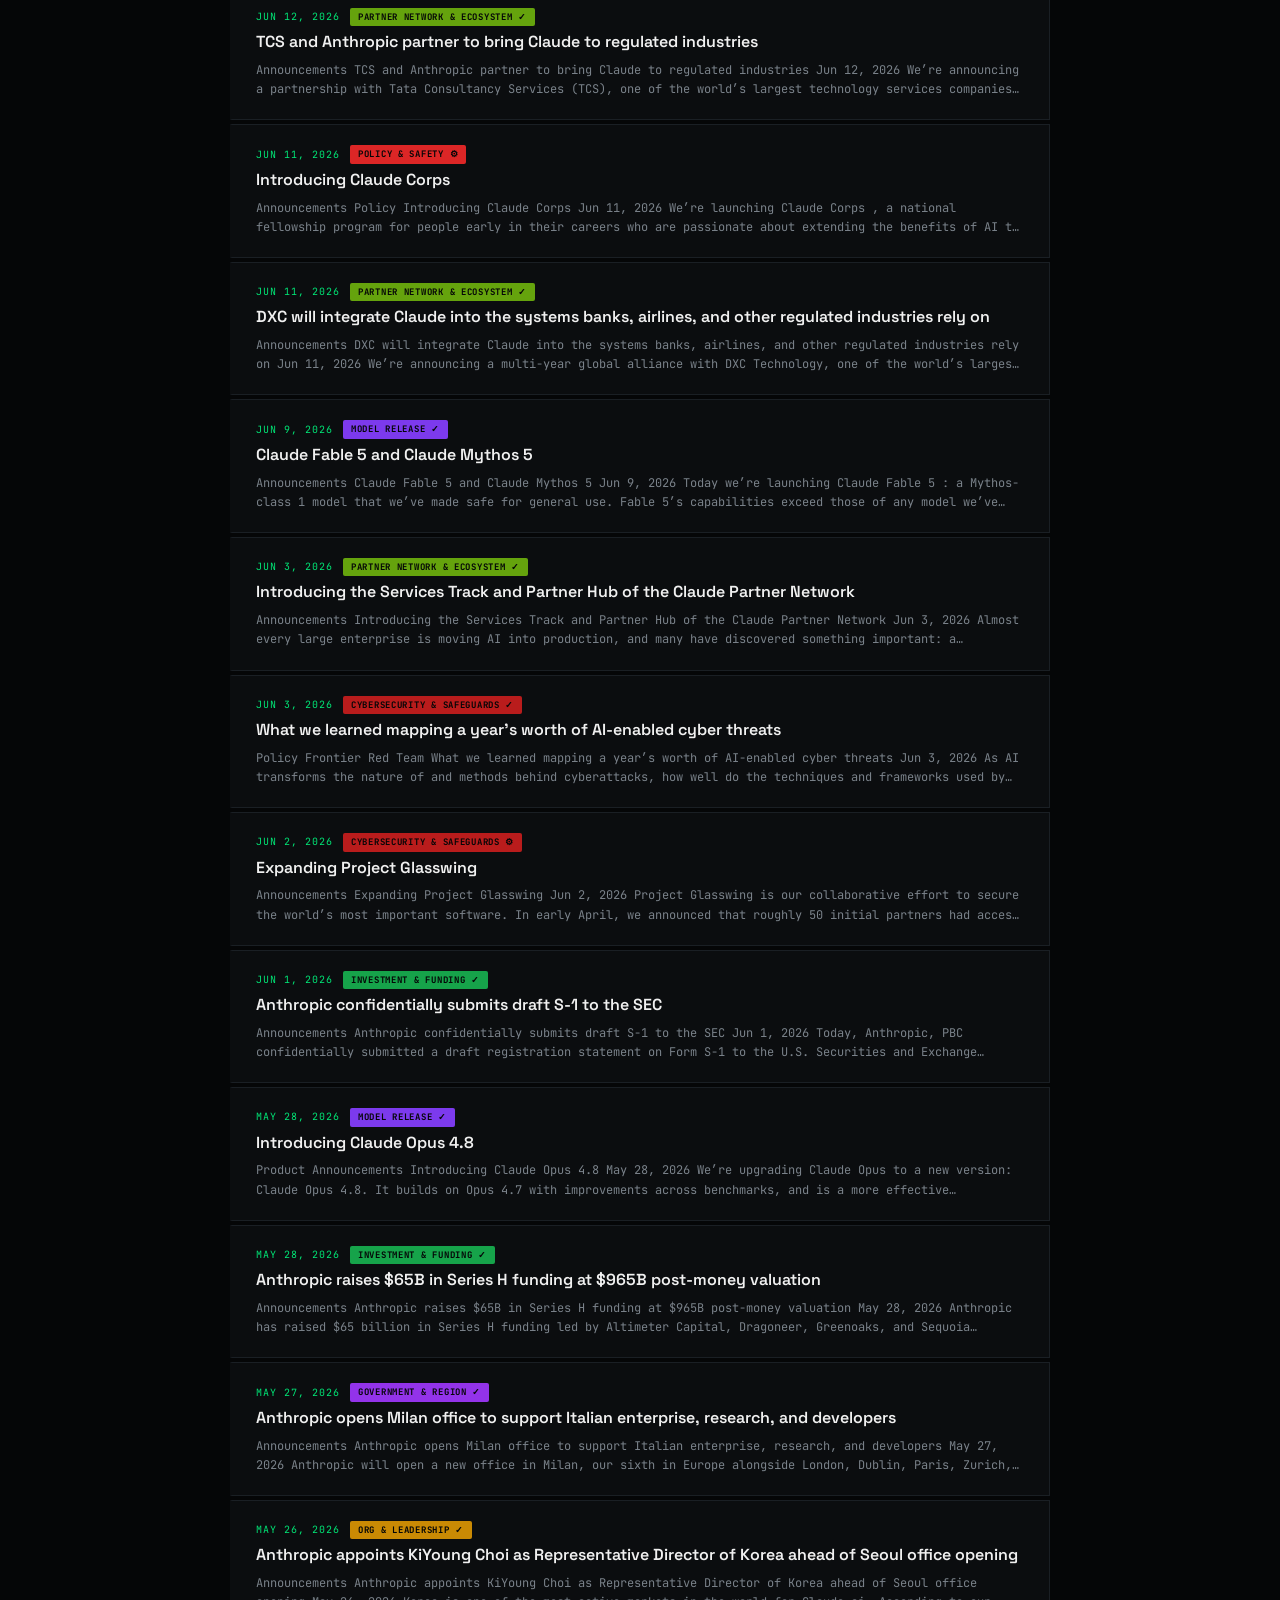
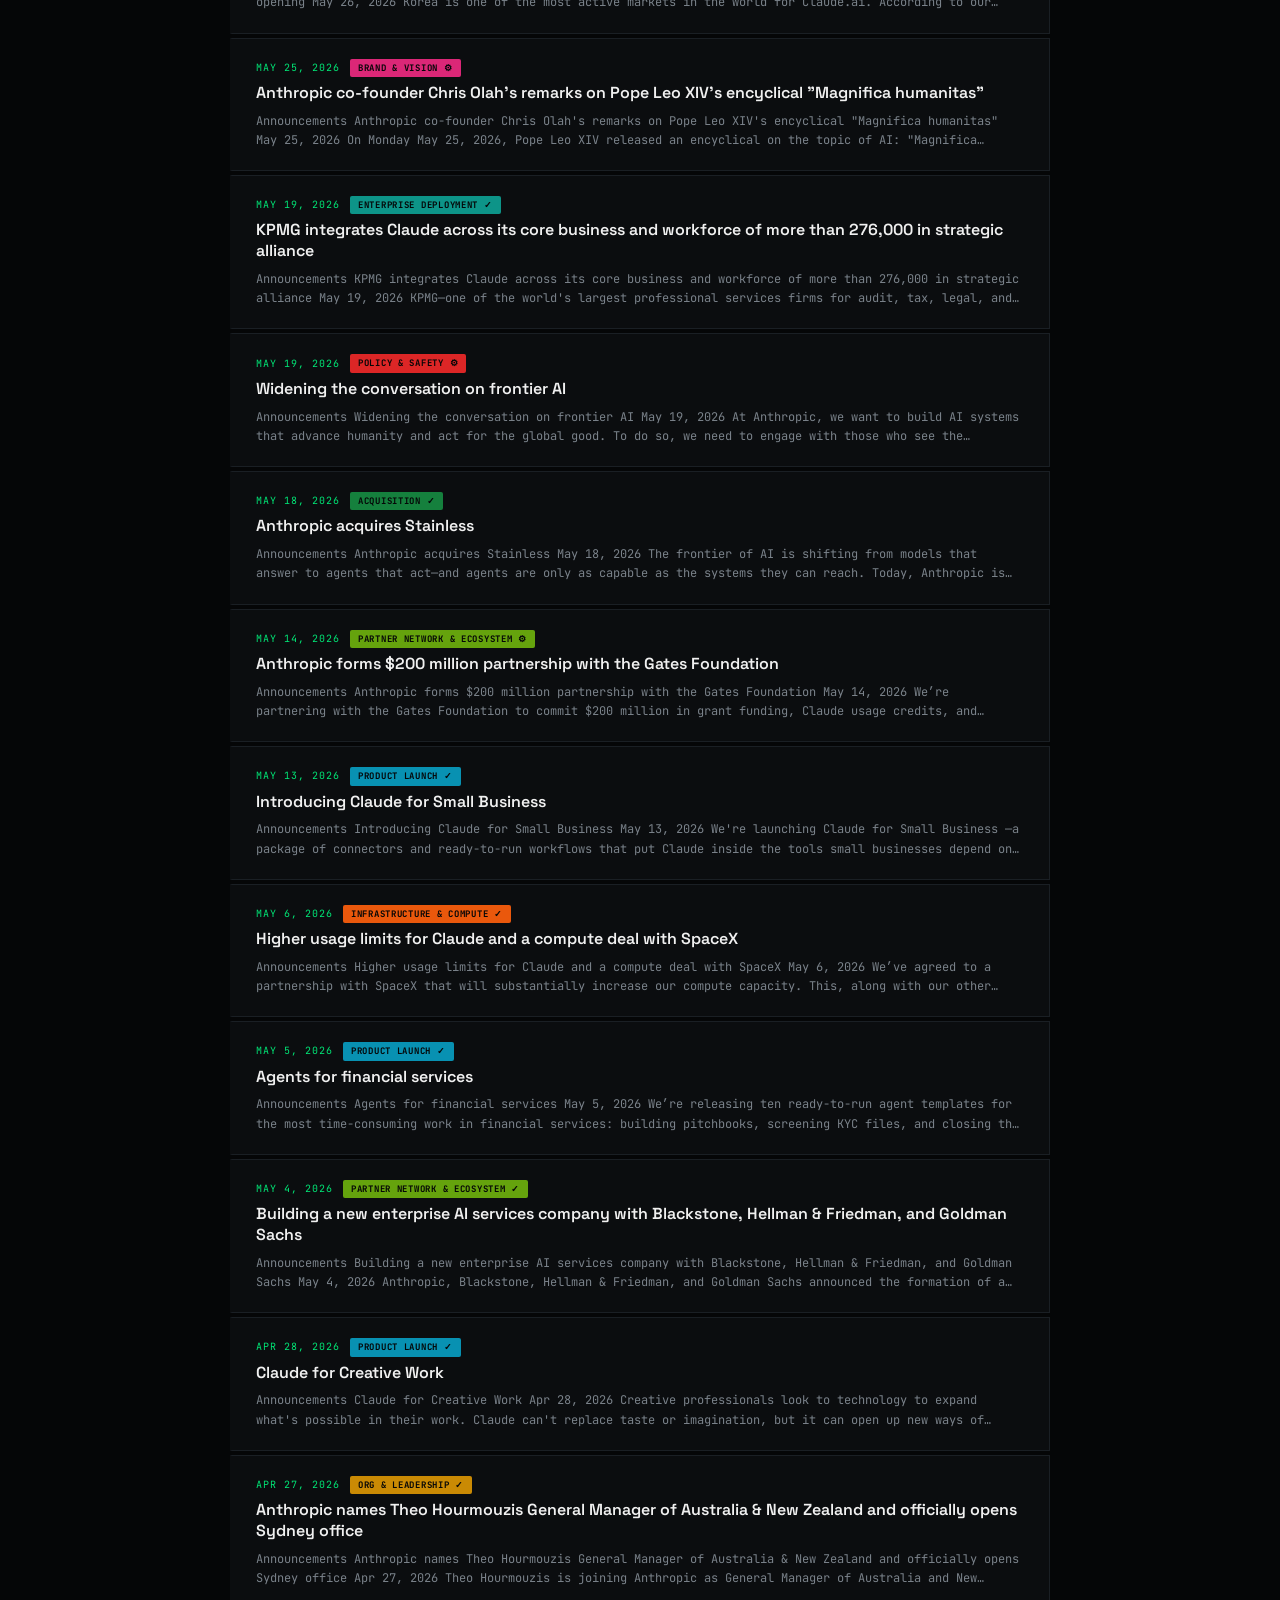
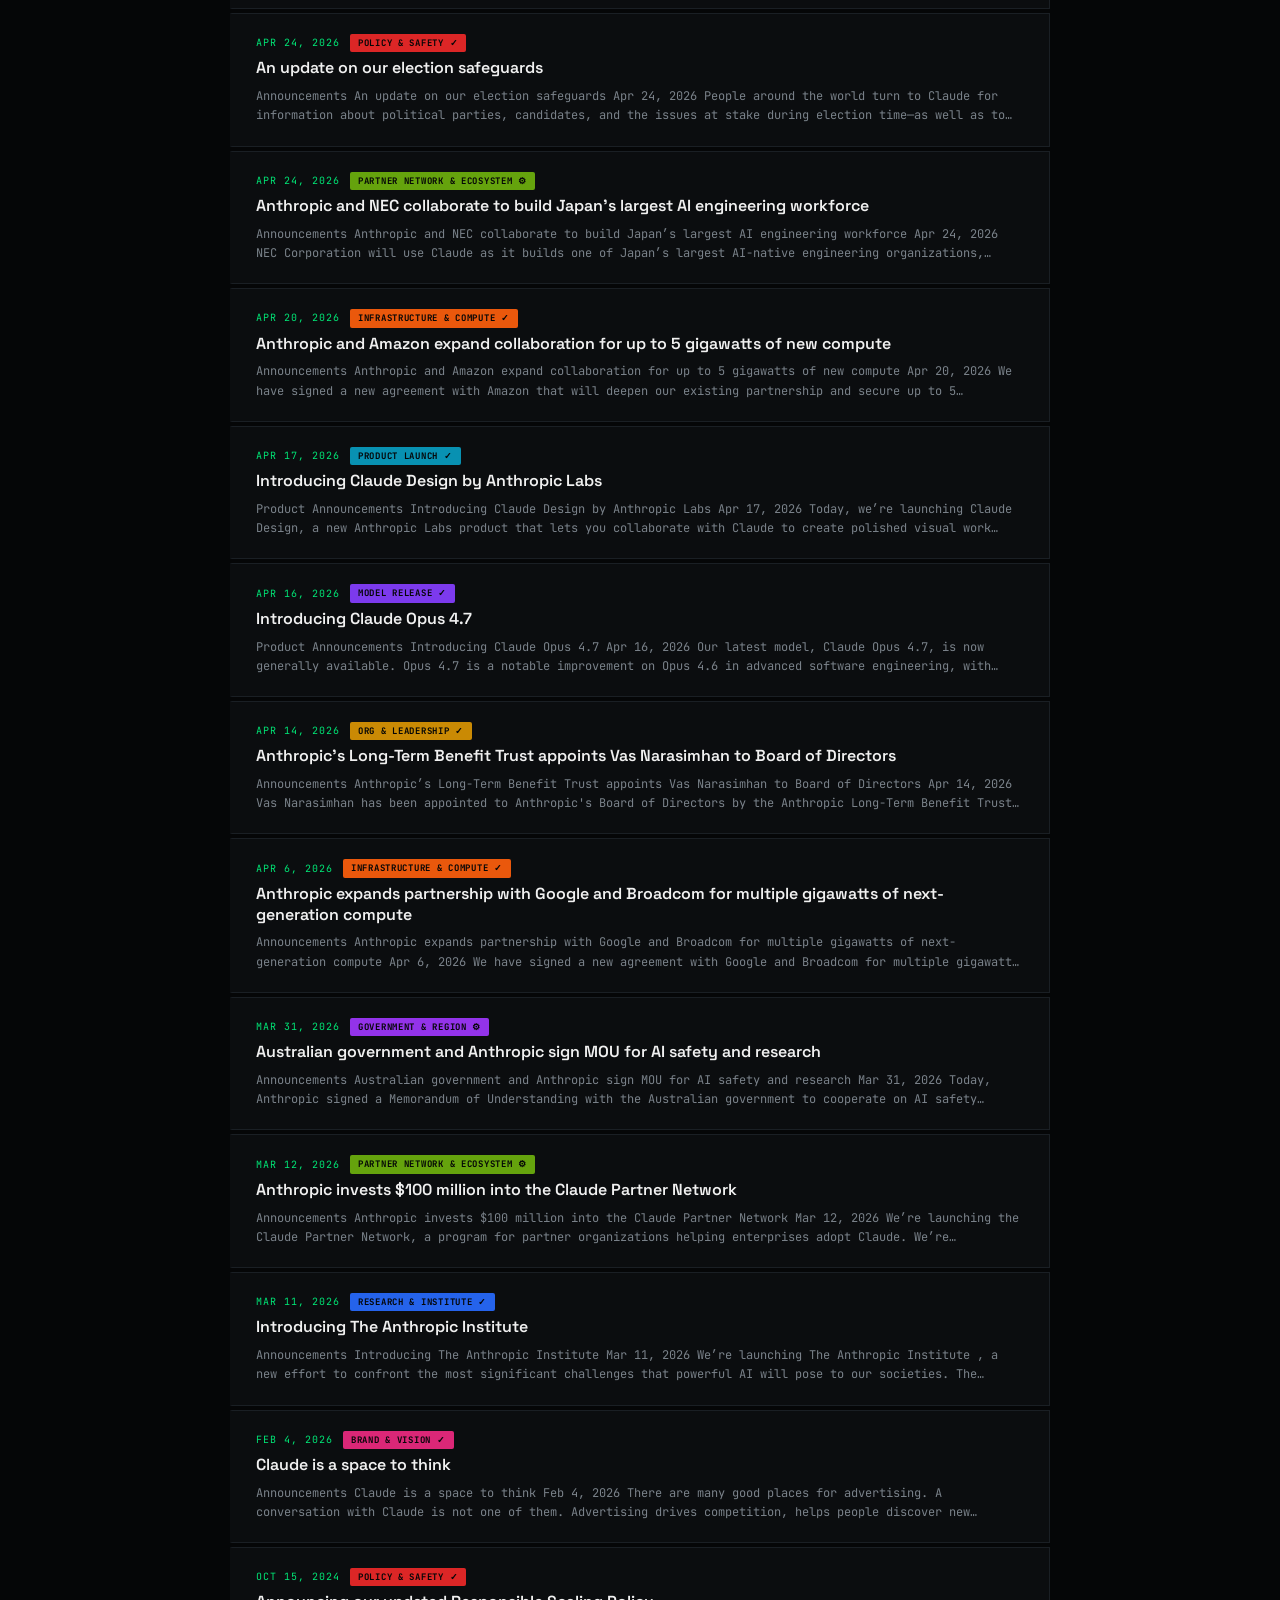
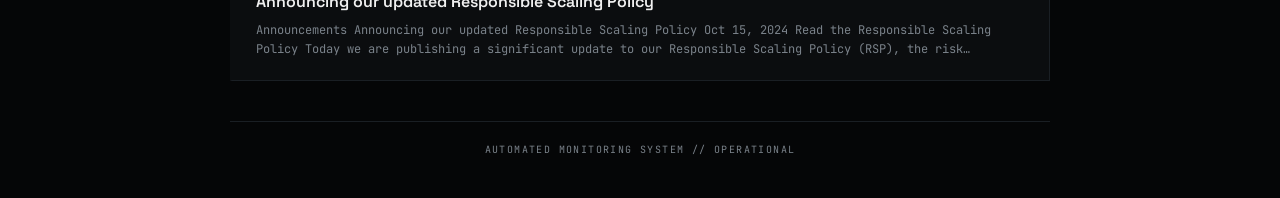
==== commit f45c1232: "chore: update news data and index" ====
--- a/index.html
+++ b/index.html
@@ -12,7 +12,7 @@
         <header>
             <div class="brand">SYSTEM_MONITOR // ANTHROPIC_NEWS</div>
             <h1>Intelligence Feed</h1>
-            <p class="update-time">LATEST_SYNC: 2026-11-24 01:30:22 UTC</p>
+            <p class="update-time">LATEST_SYNC: 2026-11-24 23:24:47 UTC</p>
         </header>
 
         
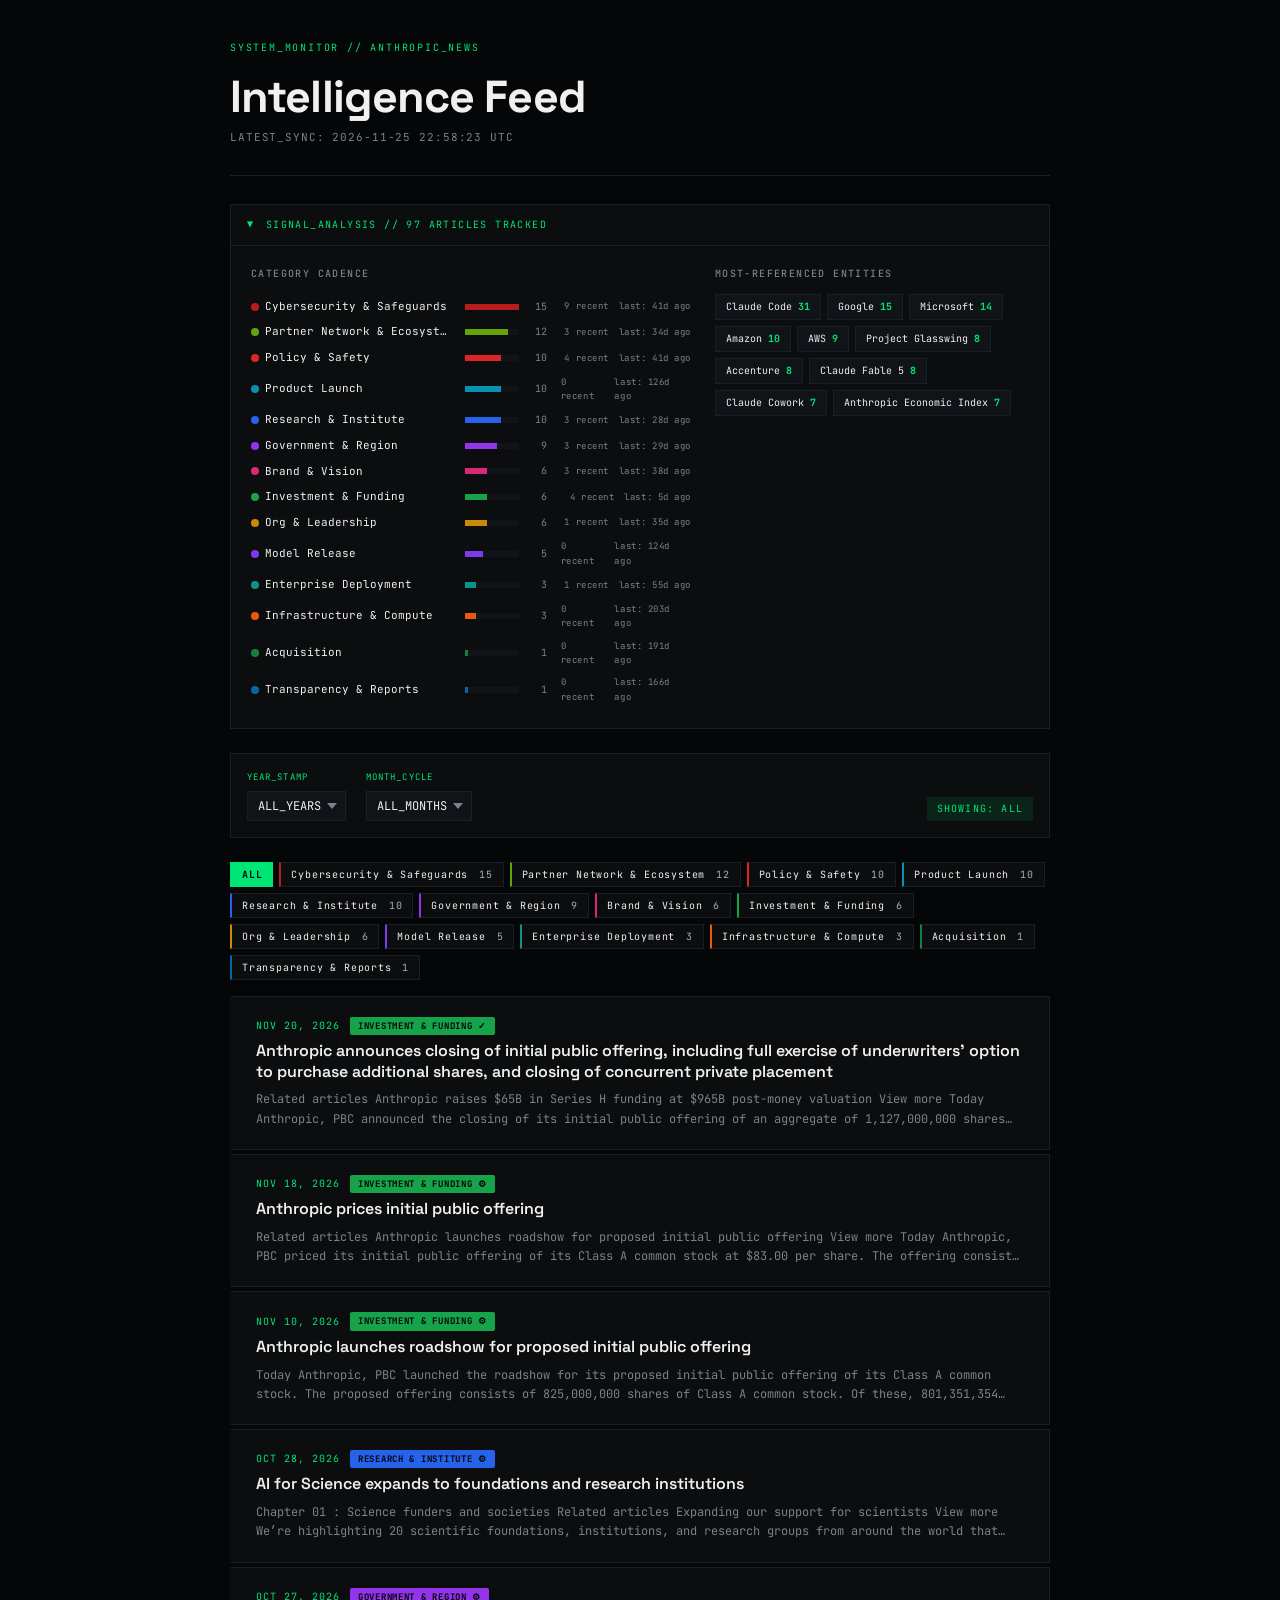
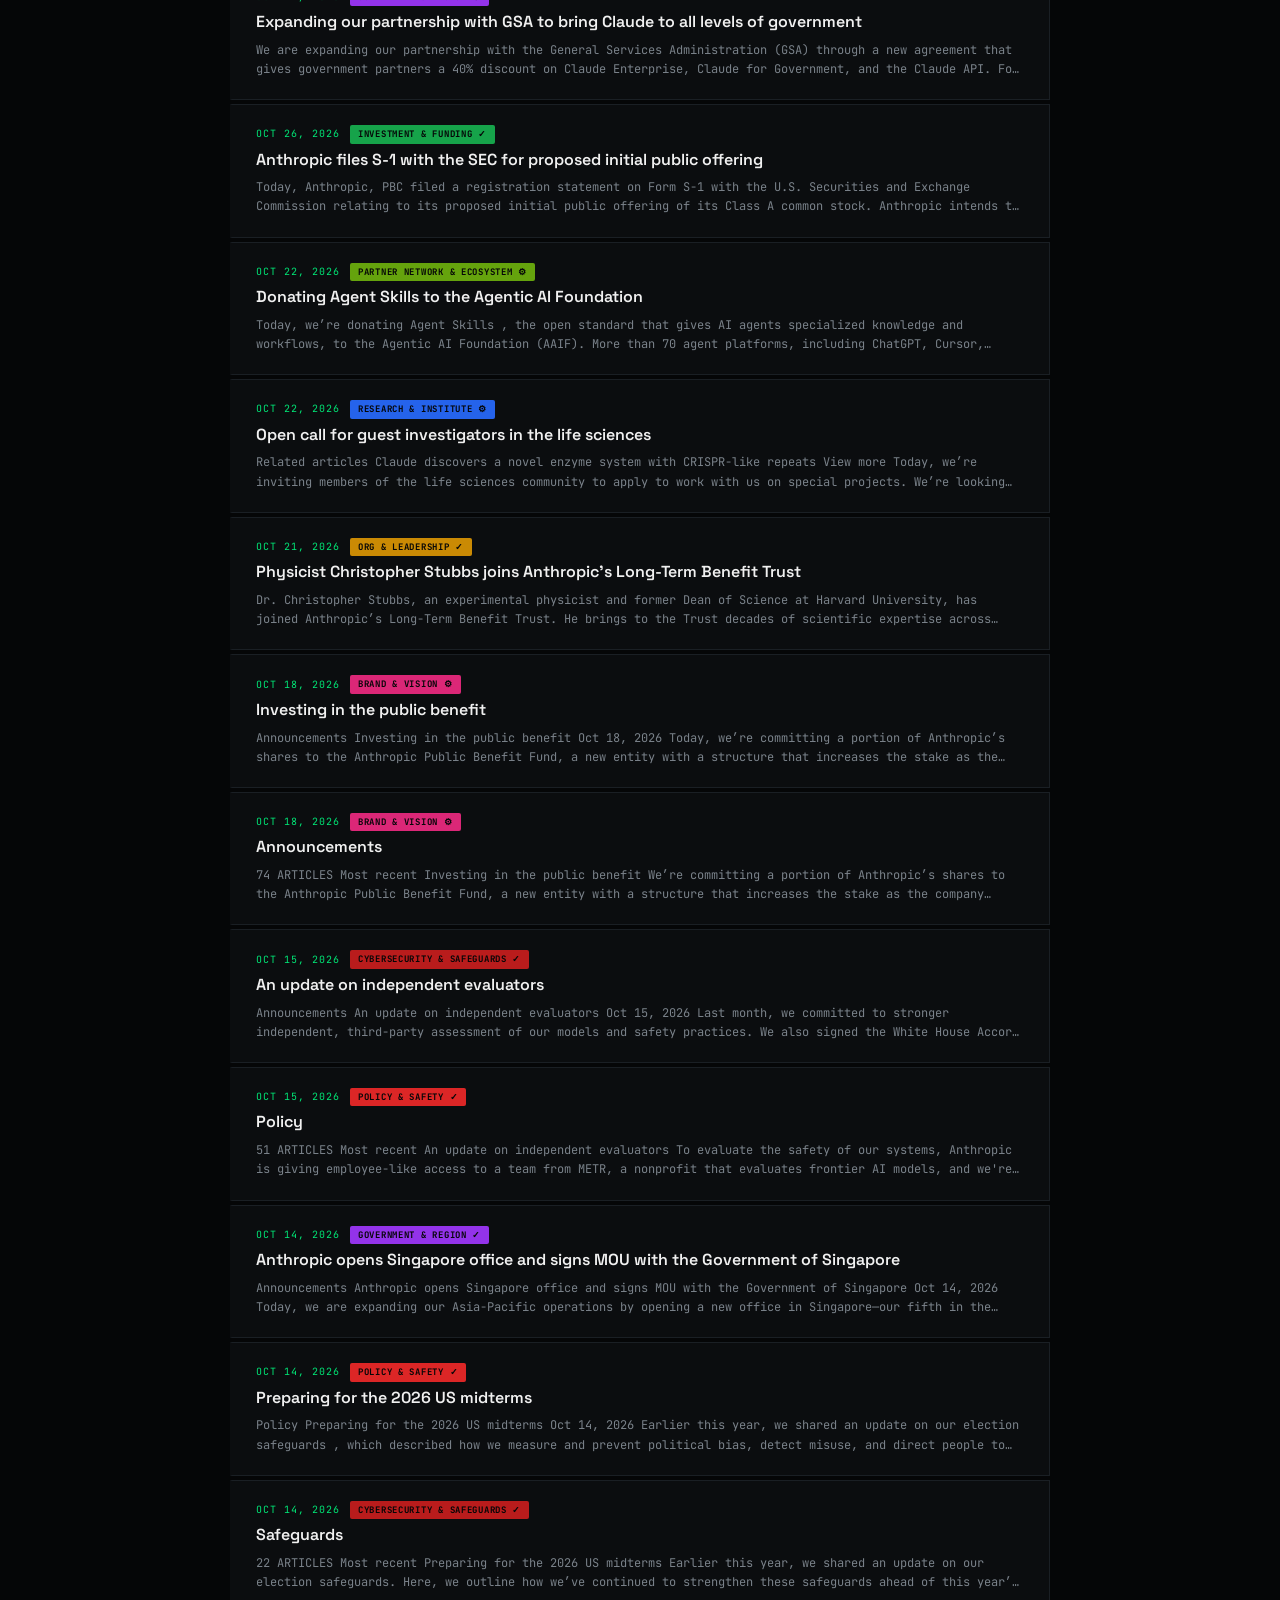
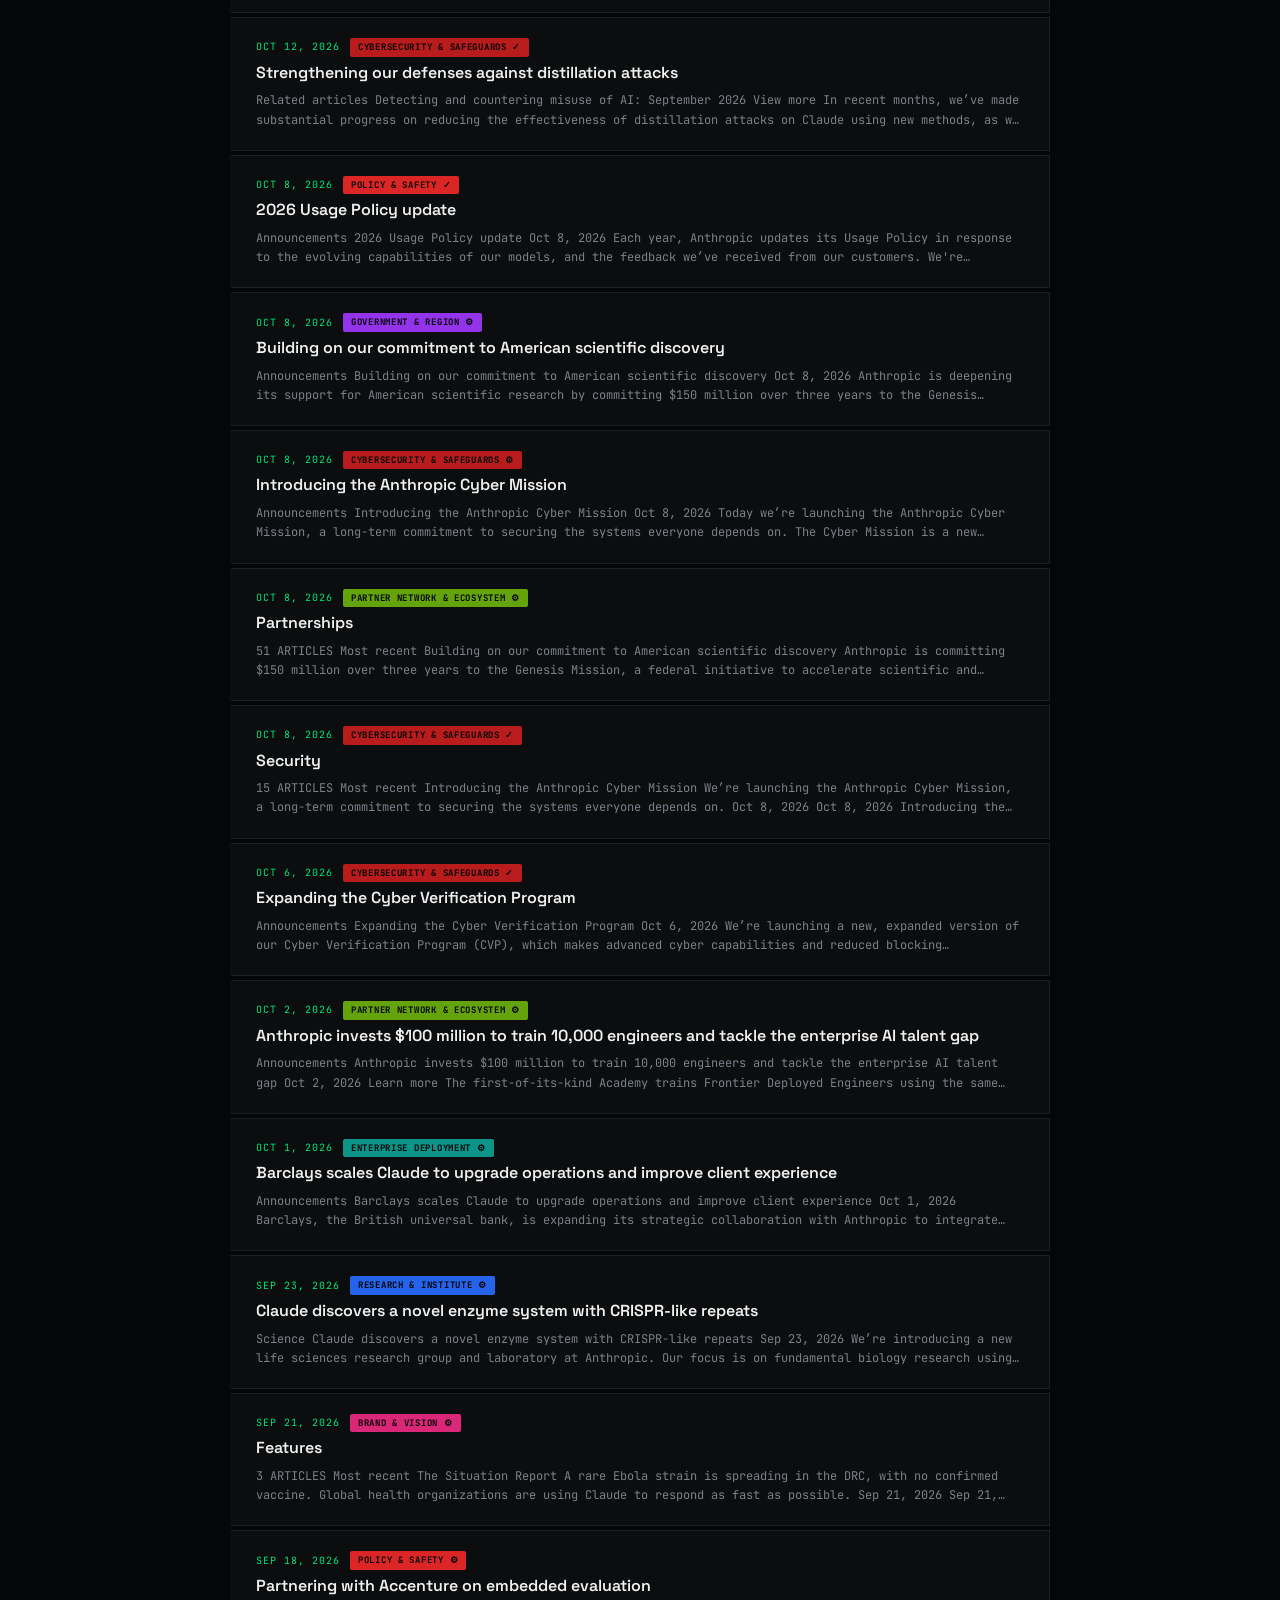
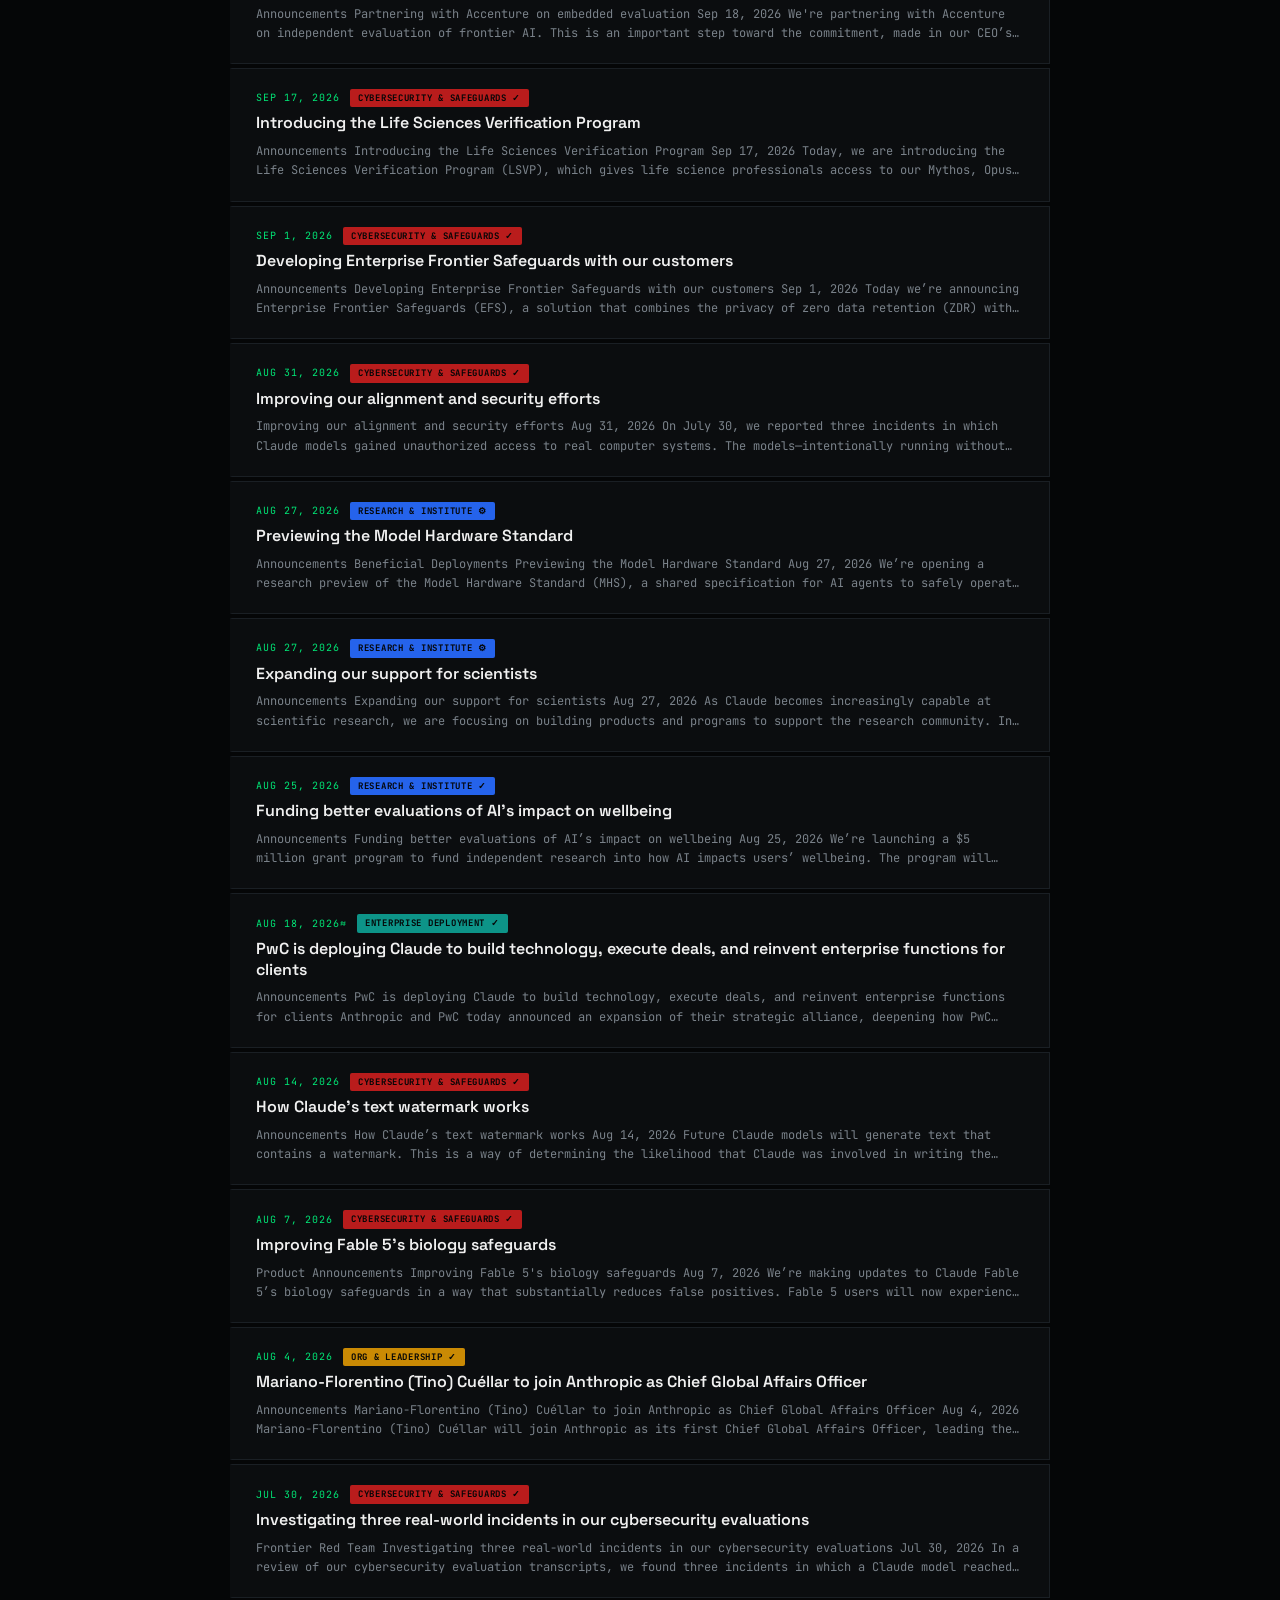
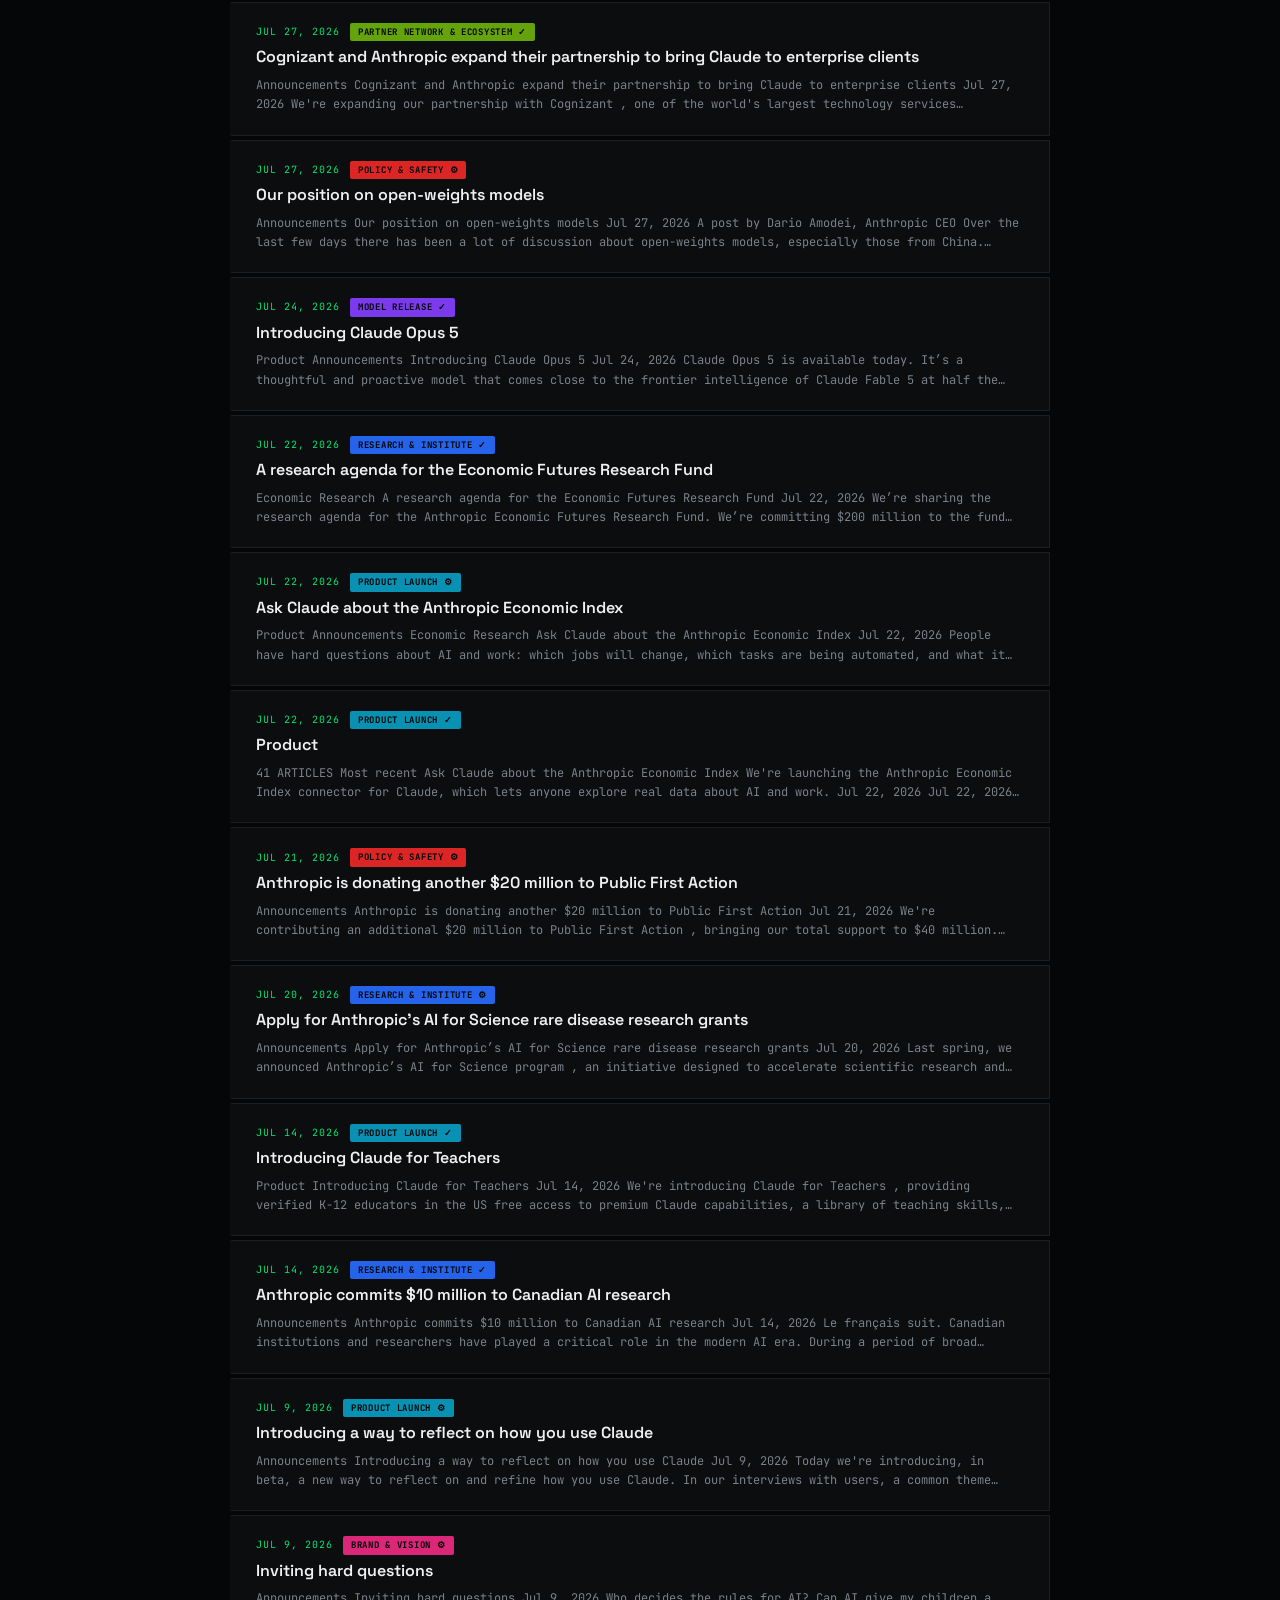
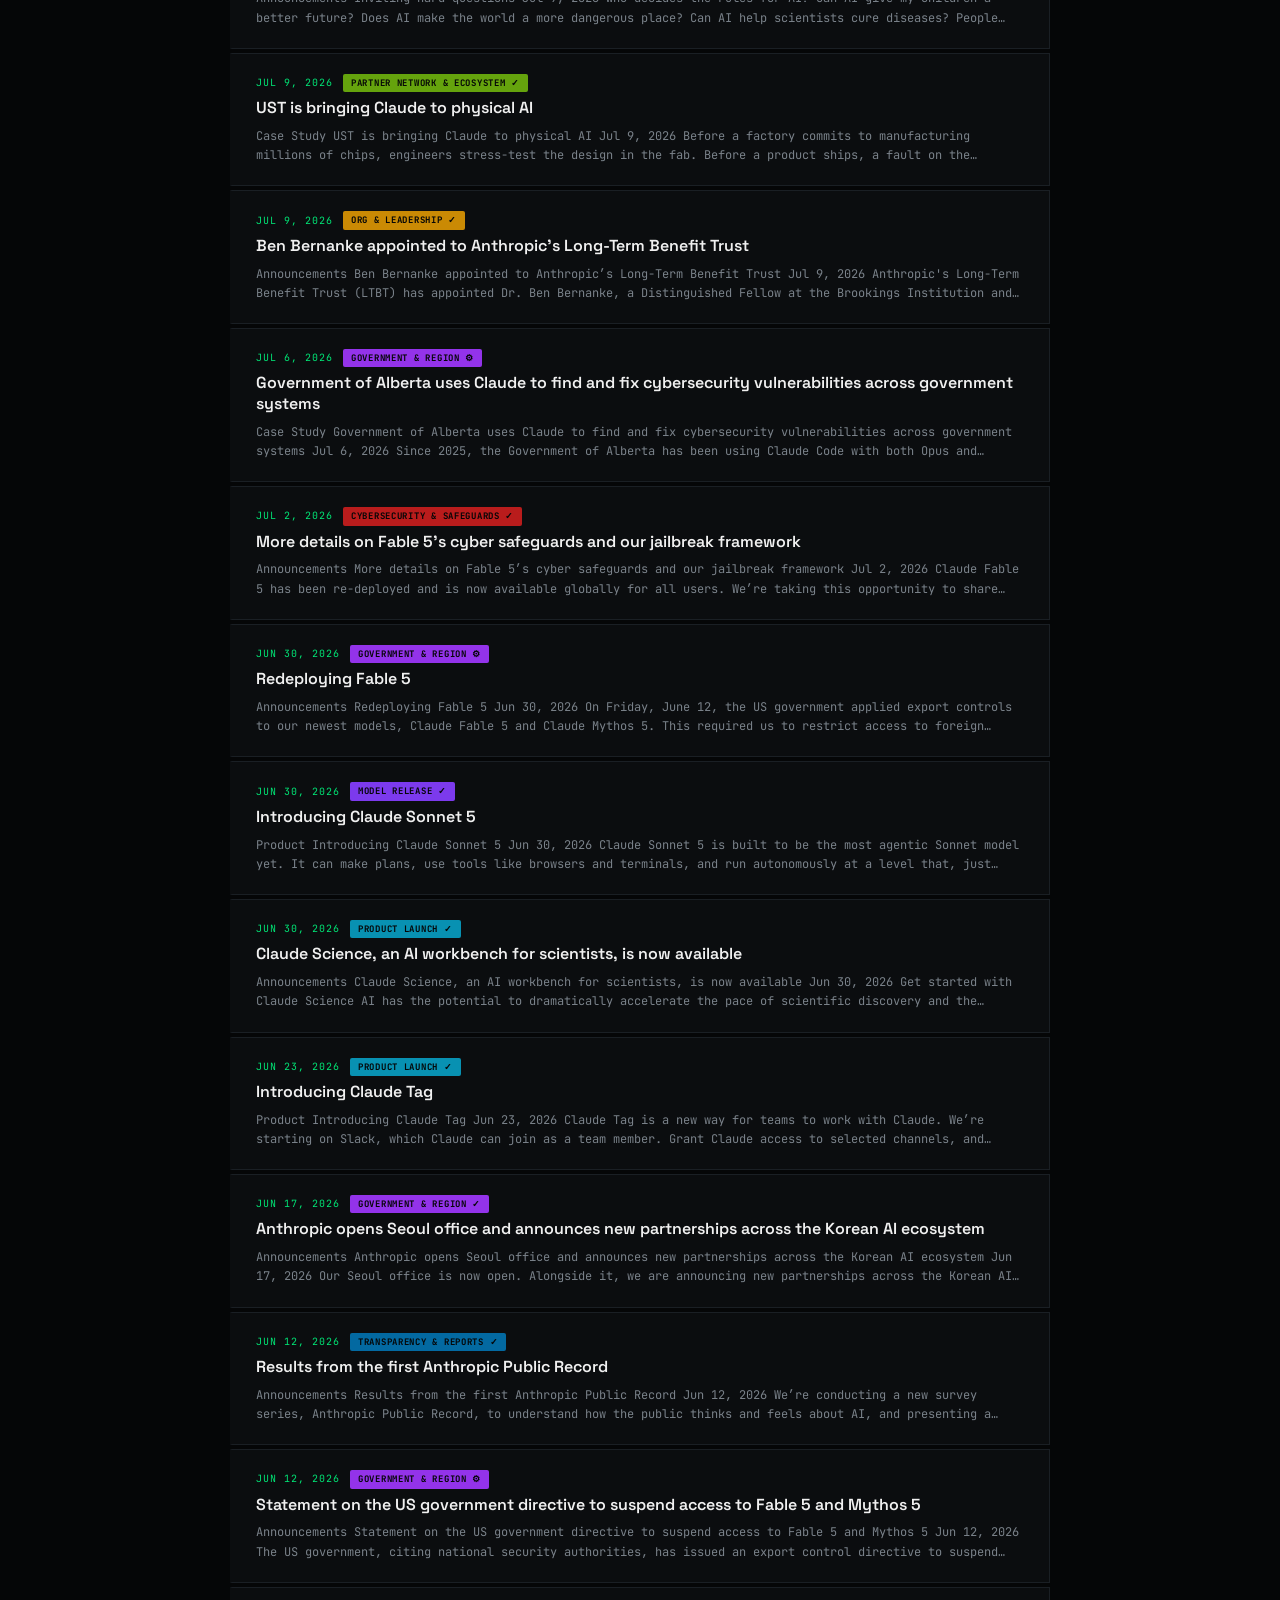
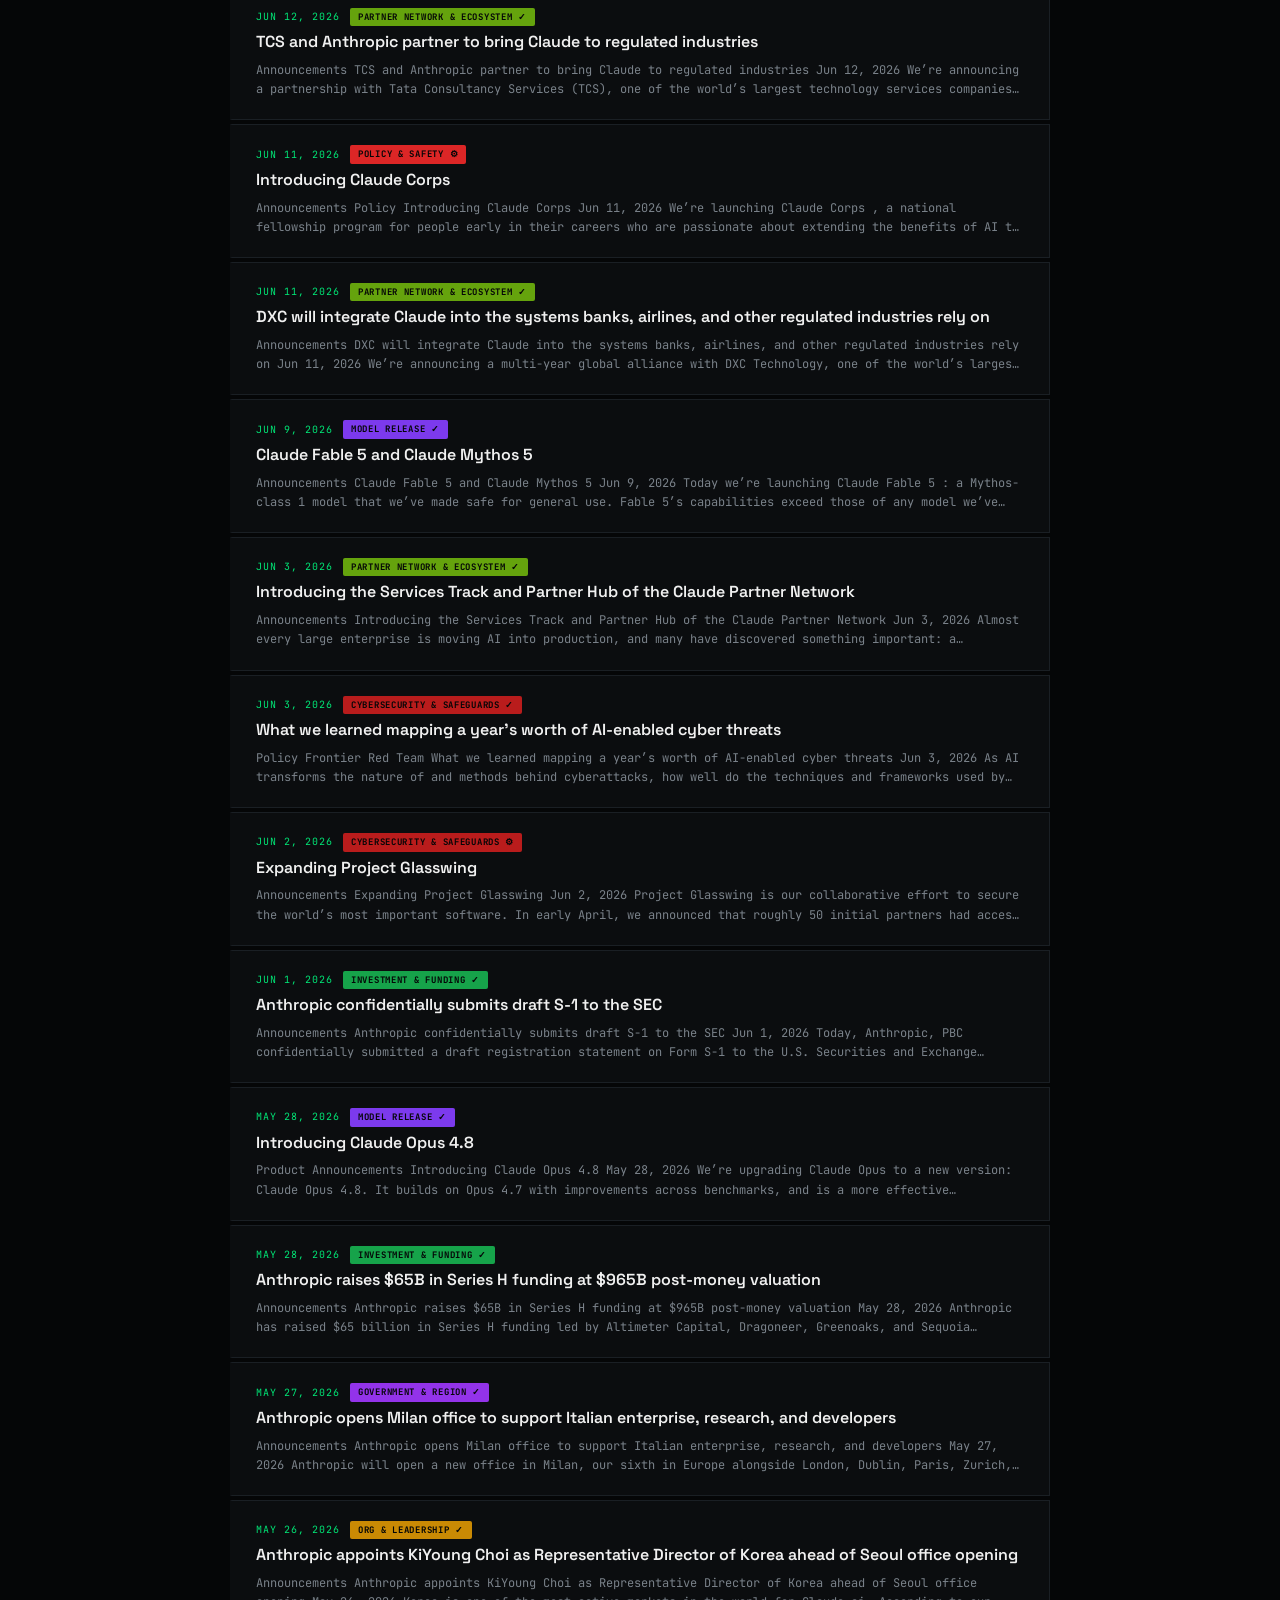
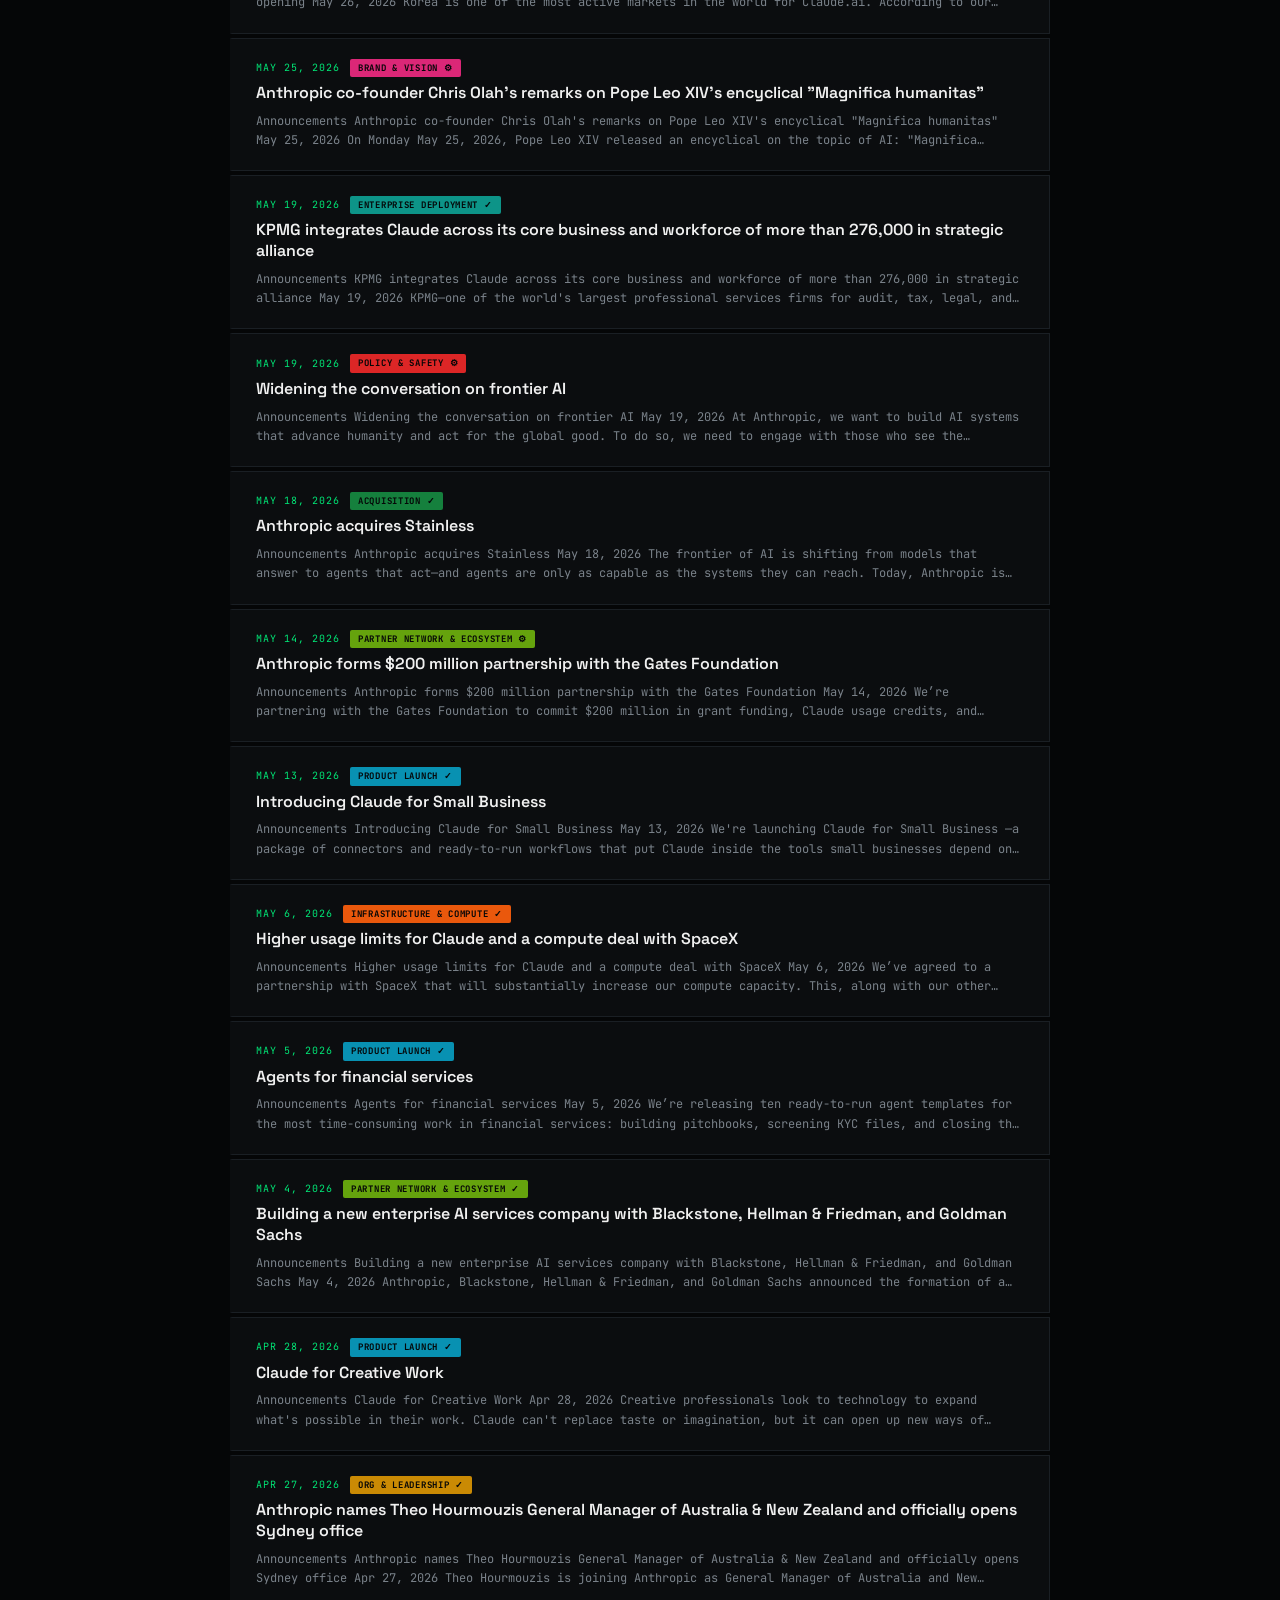
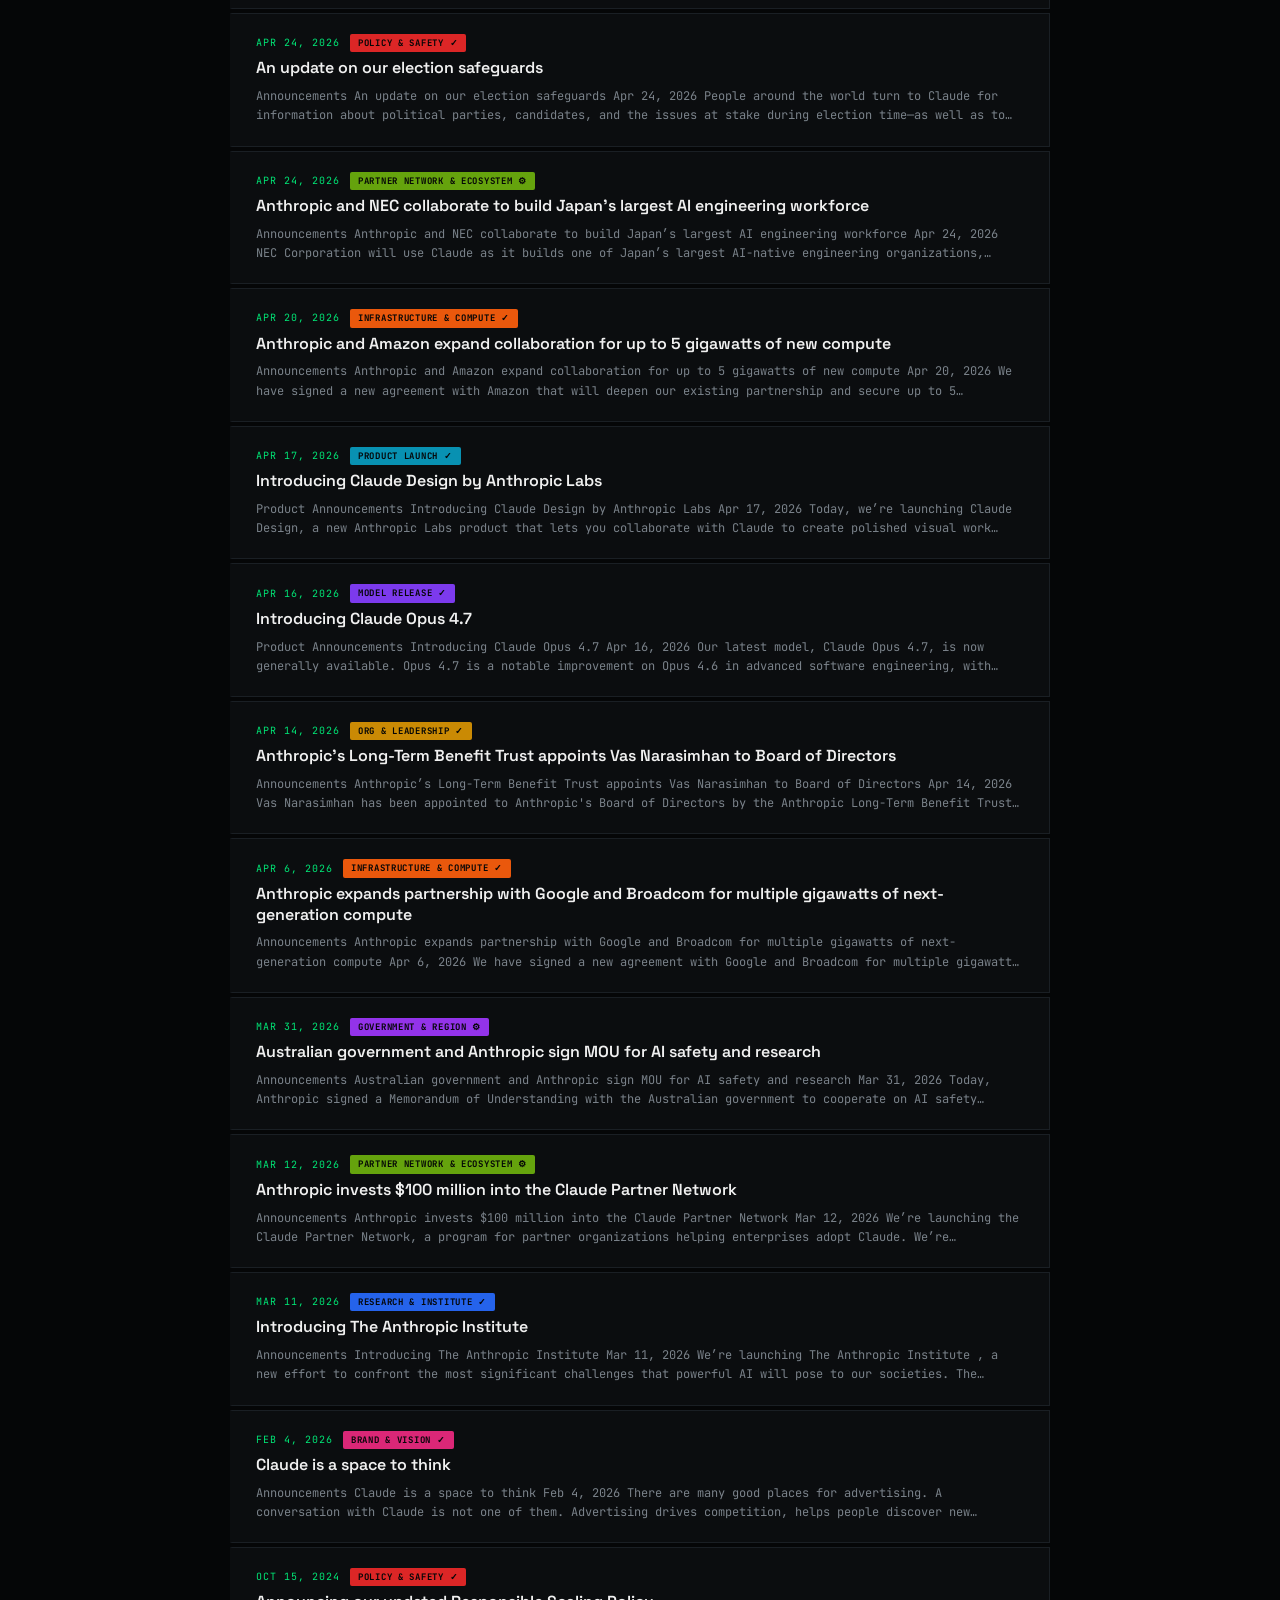
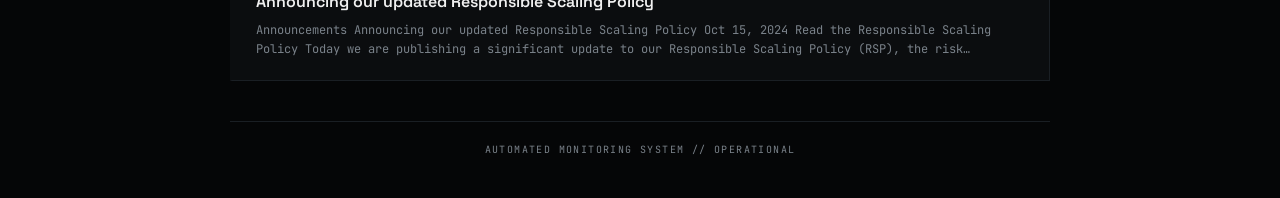
==== commit ed2aabcf: "chore: update news data and index" ====
--- a/index.html
+++ b/index.html
@@ -12,7 +12,7 @@
         <header>
             <div class="brand">SYSTEM_MONITOR // ANTHROPIC_NEWS</div>
             <h1>Intelligence Feed</h1>
-            <p class="update-time">LATEST_SYNC: 2026-11-24 23:24:47 UTC</p>
+            <p class="update-time">LATEST_SYNC: 2026-11-25 22:58:23 UTC</p>
         </header>
 
         
@@ -35,7 +35,7 @@
             </div>
             <div class="trend-meta">
                 <span title="Articles in last 90 days">9 recent</span>
-                <span title="Days since last article in this category">last: 40d ago</span>
+                <span title="Days since last article in this category">last: 41d ago</span>
             </div>
         </div>
         <div class="trend-row">
@@ -51,7 +51,7 @@
             </div>
             <div class="trend-meta">
                 <span title="Articles in last 90 days">3 recent</span>
-                <span title="Days since last article in this category">last: 33d ago</span>
+                <span title="Days since last article in this category">last: 34d ago</span>
             </div>
         </div>
         <div class="trend-row">
@@ -67,7 +67,7 @@
             </div>
             <div class="trend-meta">
                 <span title="Articles in last 90 days">4 recent</span>
-                <span title="Days since last article in this category">last: 40d ago</span>
+                <span title="Days since last article in this category">last: 41d ago</span>
             </div>
         </div>
         <div class="trend-row">
@@ -83,7 +83,7 @@
             </div>
             <div class="trend-meta">
                 <span title="Articles in last 90 days">0 recent</span>
-                <span title="Days since last article in this category">last: 125d ago</span>
+                <span title="Days since last article in this category">last: 126d ago</span>
             </div>
         </div>
         <div class="trend-row">
@@ -98,8 +98,8 @@
                 <span class="trend-count">10</span>
             </div>
             <div class="trend-meta">
-                <span title="Articles in last 90 days">5 recent</span>
-                <span title="Days since last article in this category">last: 27d ago</span>
+                <span title="Articles in last 90 days">3 recent</span>
+                <span title="Days since last article in this category">last: 28d ago</span>
             </div>
         </div>
         <div class="trend-row">
@@ -115,7 +115,7 @@
             </div>
             <div class="trend-meta">
                 <span title="Articles in last 90 days">3 recent</span>
-                <span title="Days since last article in this category">last: 28d ago</span>
+                <span title="Days since last article in this category">last: 29d ago</span>
             </div>
         </div>
         <div class="trend-row">
@@ -131,7 +131,7 @@
             </div>
             <div class="trend-meta">
                 <span title="Articles in last 90 days">3 recent</span>
-                <span title="Days since last article in this category">last: 37d ago</span>
+                <span title="Days since last article in this category">last: 38d ago</span>
             </div>
         </div>
         <div class="trend-row">
@@ -147,7 +147,7 @@
             </div>
             <div class="trend-meta">
                 <span title="Articles in last 90 days">4 recent</span>
-                <span title="Days since last article in this category">last: 4d ago</span>
+                <span title="Days since last article in this category">last: 5d ago</span>
             </div>
         </div>
         <div class="trend-row">
@@ -163,7 +163,7 @@
             </div>
             <div class="trend-meta">
                 <span title="Articles in last 90 days">1 recent</span>
-                <span title="Days since last article in this category">last: 34d ago</span>
+                <span title="Days since last article in this category">last: 35d ago</span>
             </div>
         </div>
         <div class="trend-row">
@@ -179,7 +179,7 @@
             </div>
             <div class="trend-meta">
                 <span title="Articles in last 90 days">0 recent</span>
-                <span title="Days since last article in this category">last: 123d ago</span>
+                <span title="Days since last article in this category">last: 124d ago</span>
             </div>
         </div>
         <div class="trend-row">
@@ -195,7 +195,7 @@
             </div>
             <div class="trend-meta">
                 <span title="Articles in last 90 days">1 recent</span>
-                <span title="Days since last article in this category">last: 54d ago</span>
+                <span title="Days since last article in this category">last: 55d ago</span>
             </div>
         </div>
         <div class="trend-row">
@@ -211,7 +211,7 @@
             </div>
             <div class="trend-meta">
                 <span title="Articles in last 90 days">0 recent</span>
-                <span title="Days since last article in this category">last: 202d ago</span>
+                <span title="Days since last article in this category">last: 203d ago</span>
             </div>
         </div>
         <div class="trend-row">
@@ -227,7 +227,7 @@
             </div>
             <div class="trend-meta">
                 <span title="Articles in last 90 days">0 recent</span>
-                <span title="Days since last article in this category">last: 190d ago</span>
+                <span title="Days since last article in this category">last: 191d ago</span>
             </div>
         </div>
         <div class="trend-row">
@@ -243,7 +243,7 @@
             </div>
             <div class="trend-meta">
                 <span title="Articles in last 90 days">0 recent</span>
-                <span title="Days since last article in this category">last: 165d ago</span>
+                <span title="Days since last article in this category">last: 166d ago</span>
             </div>
         </div>
             </div>
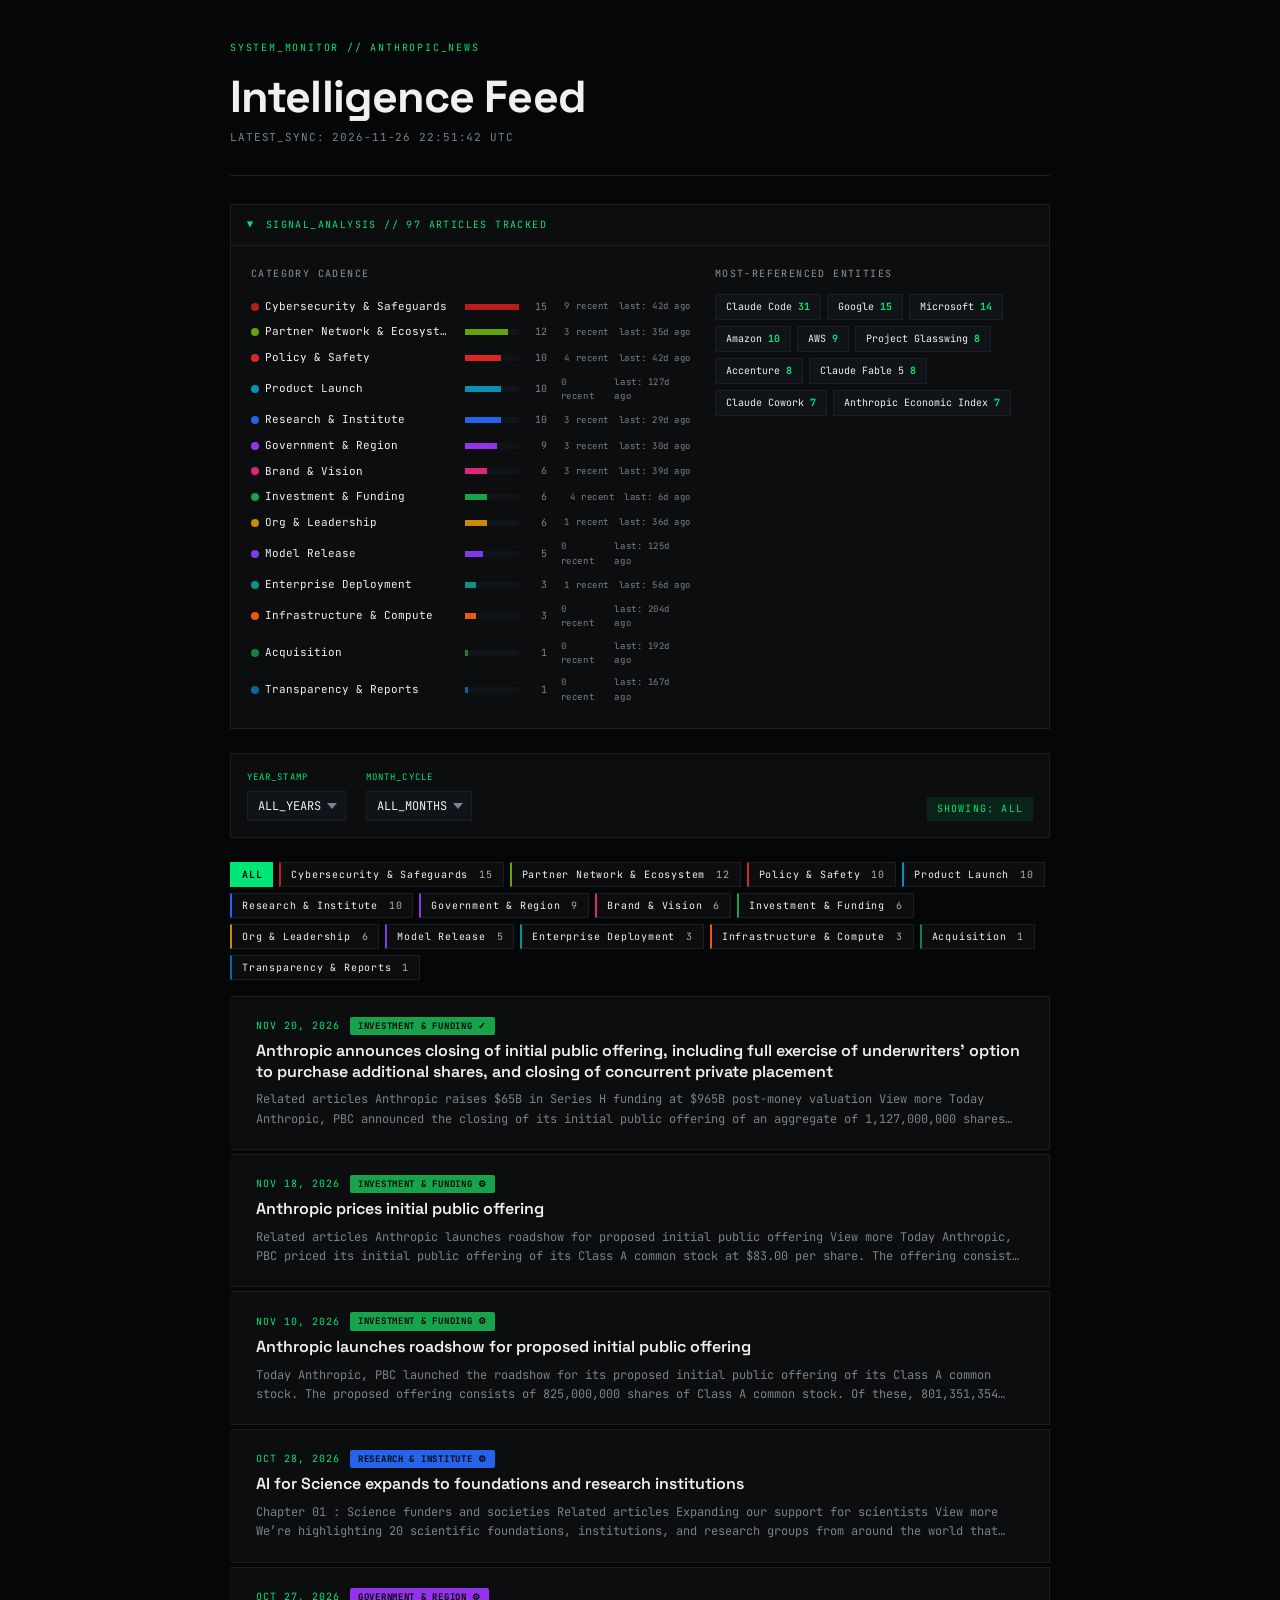
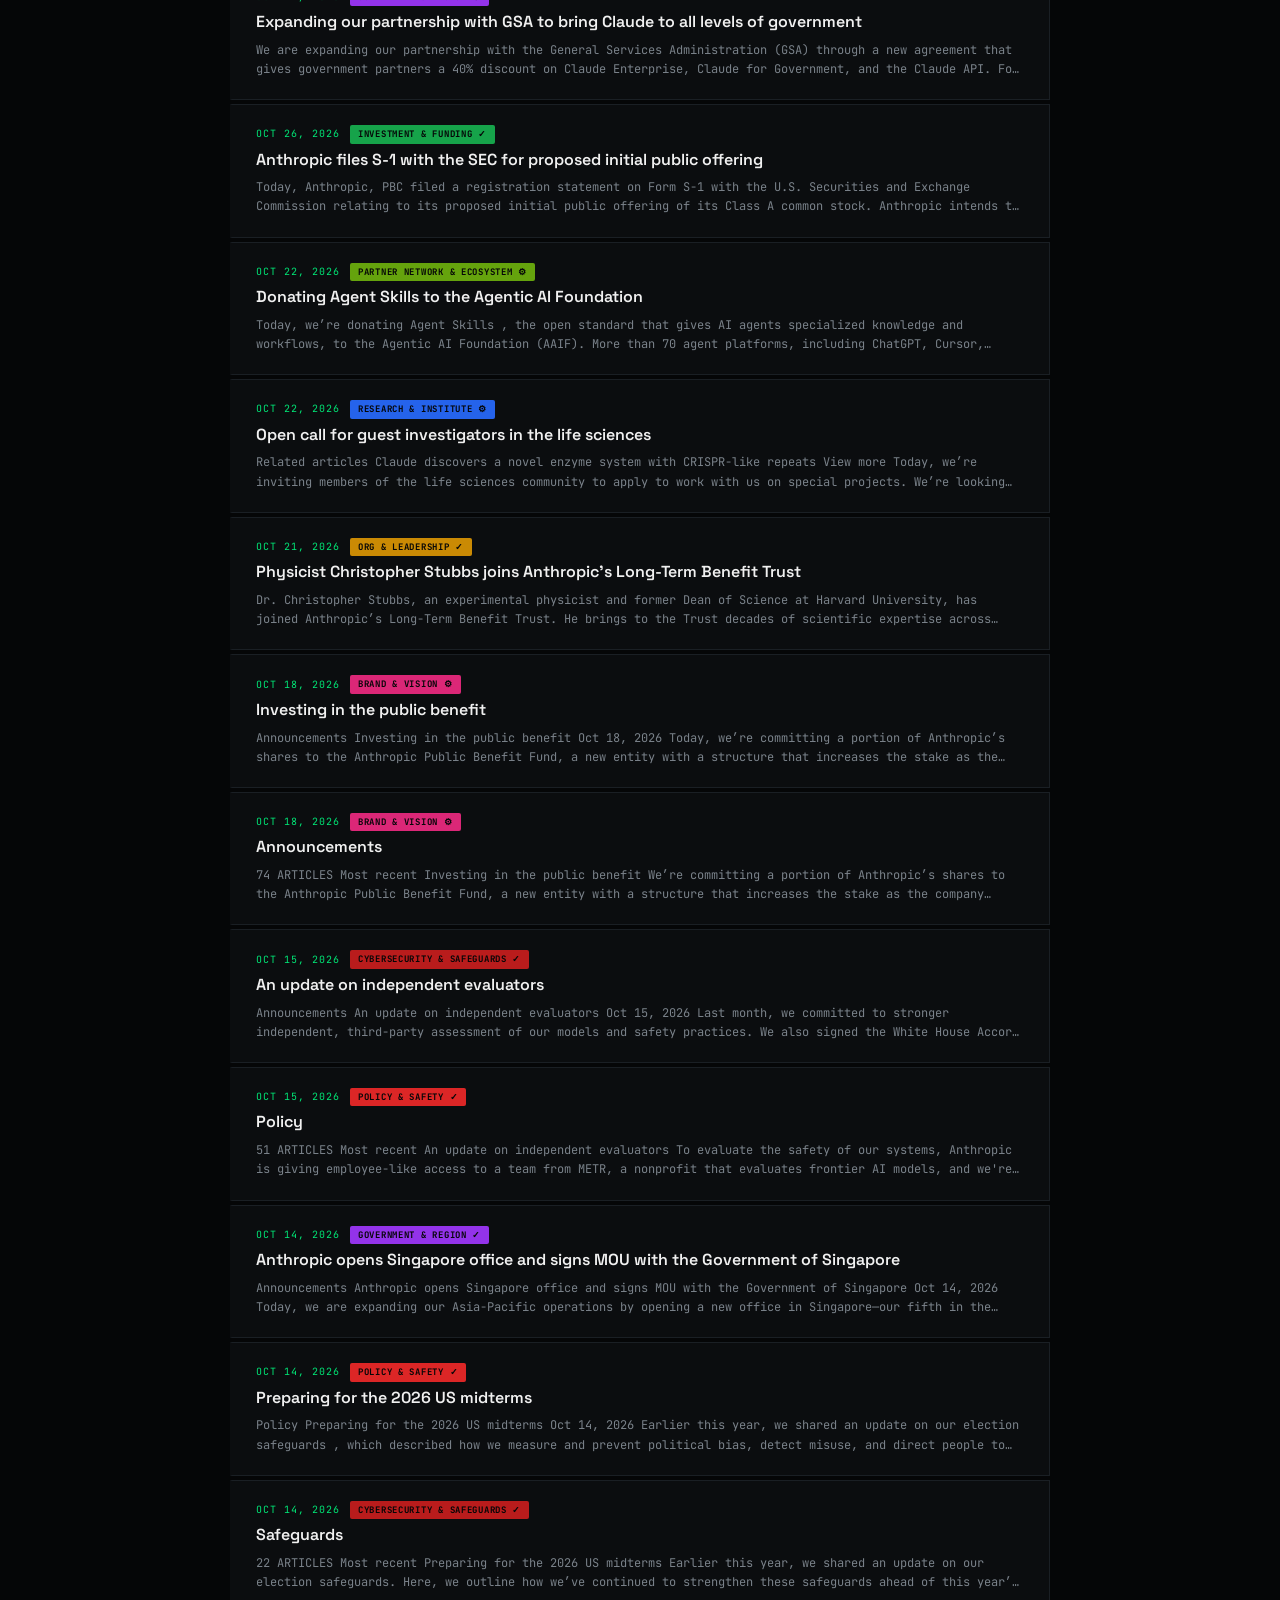
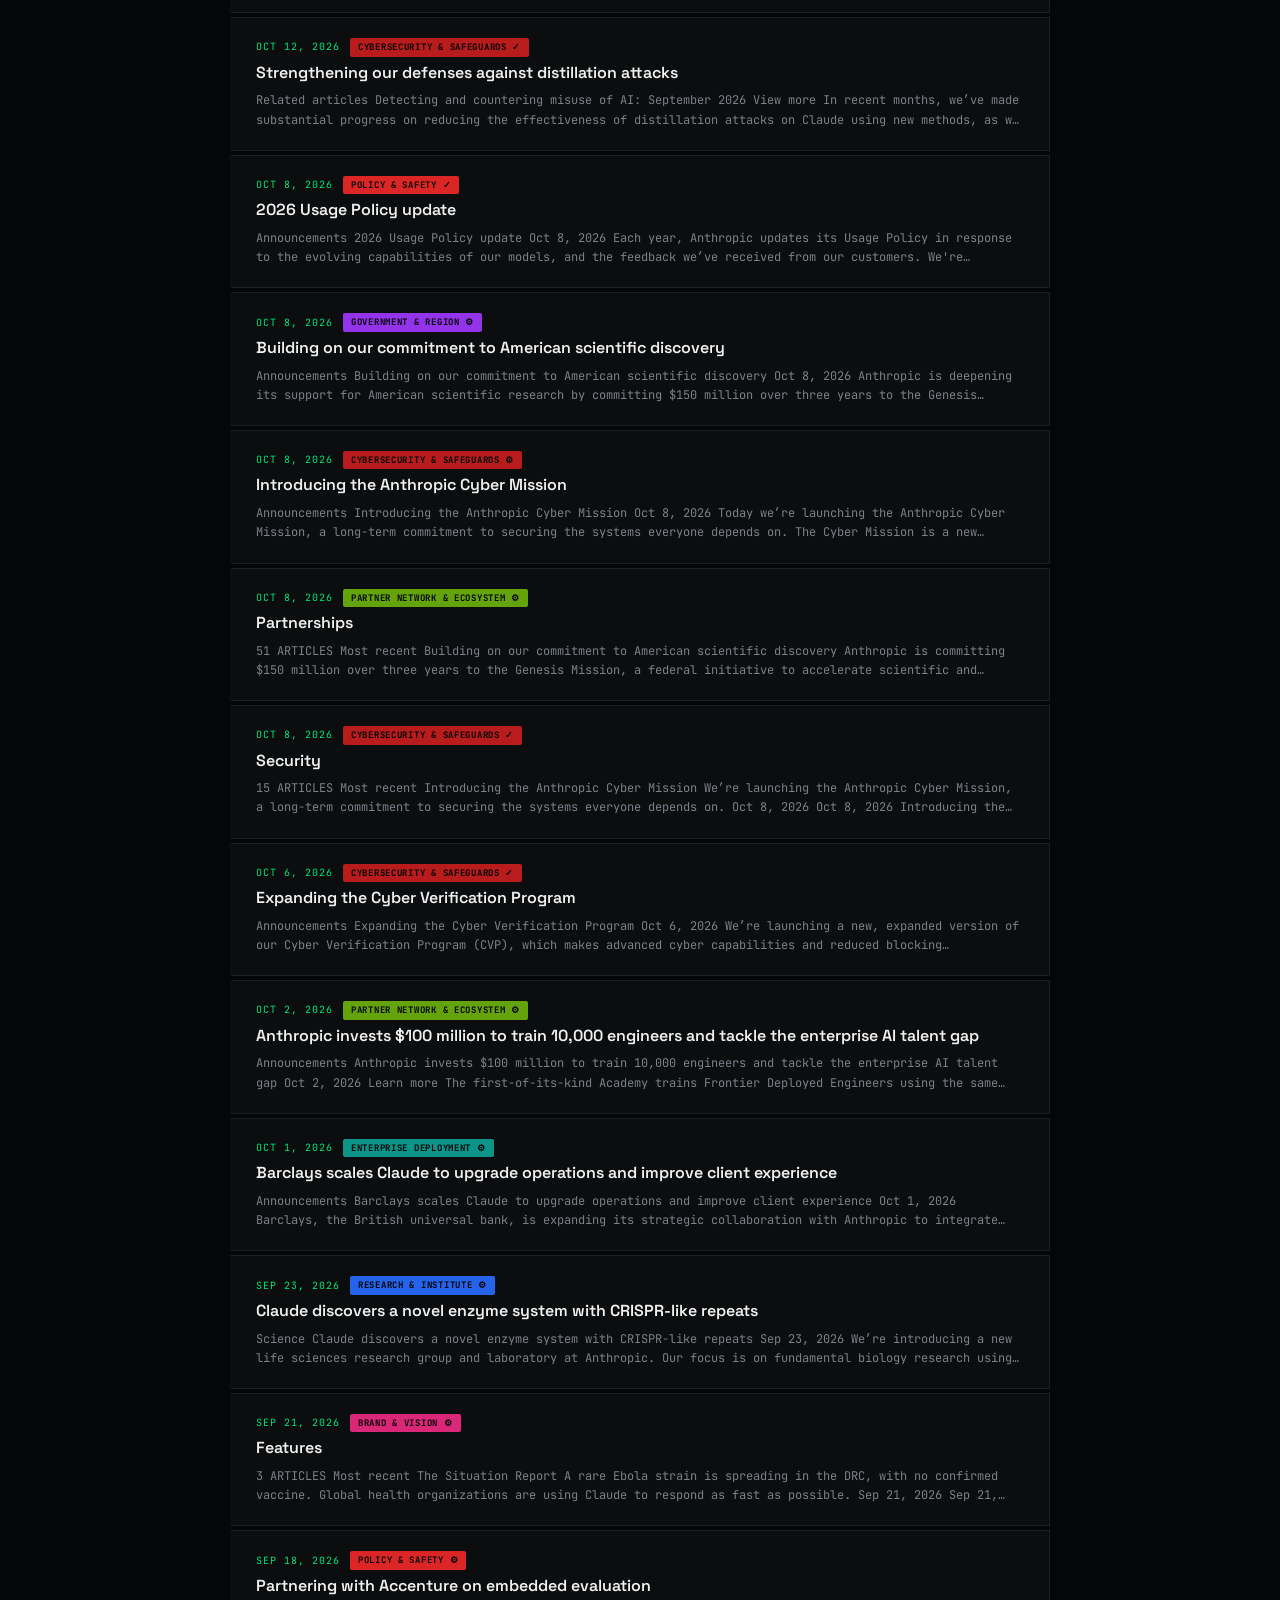
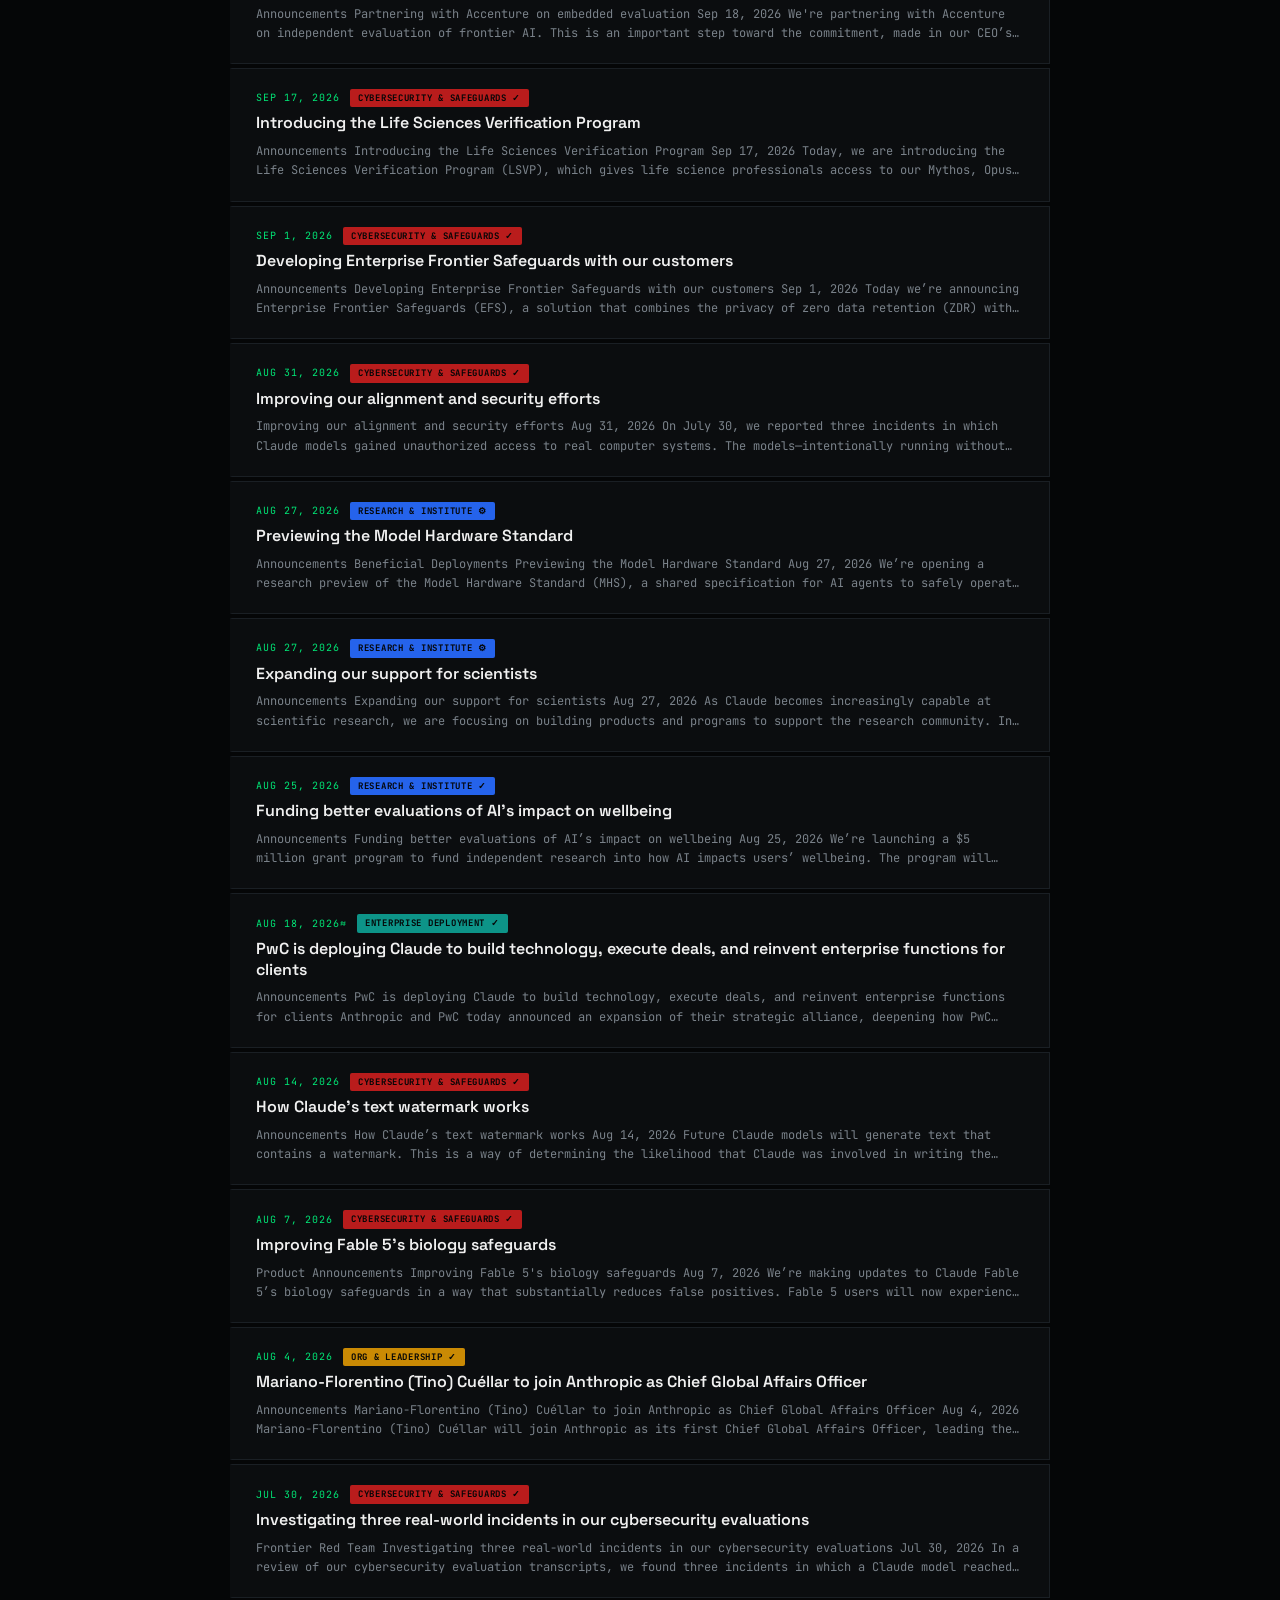
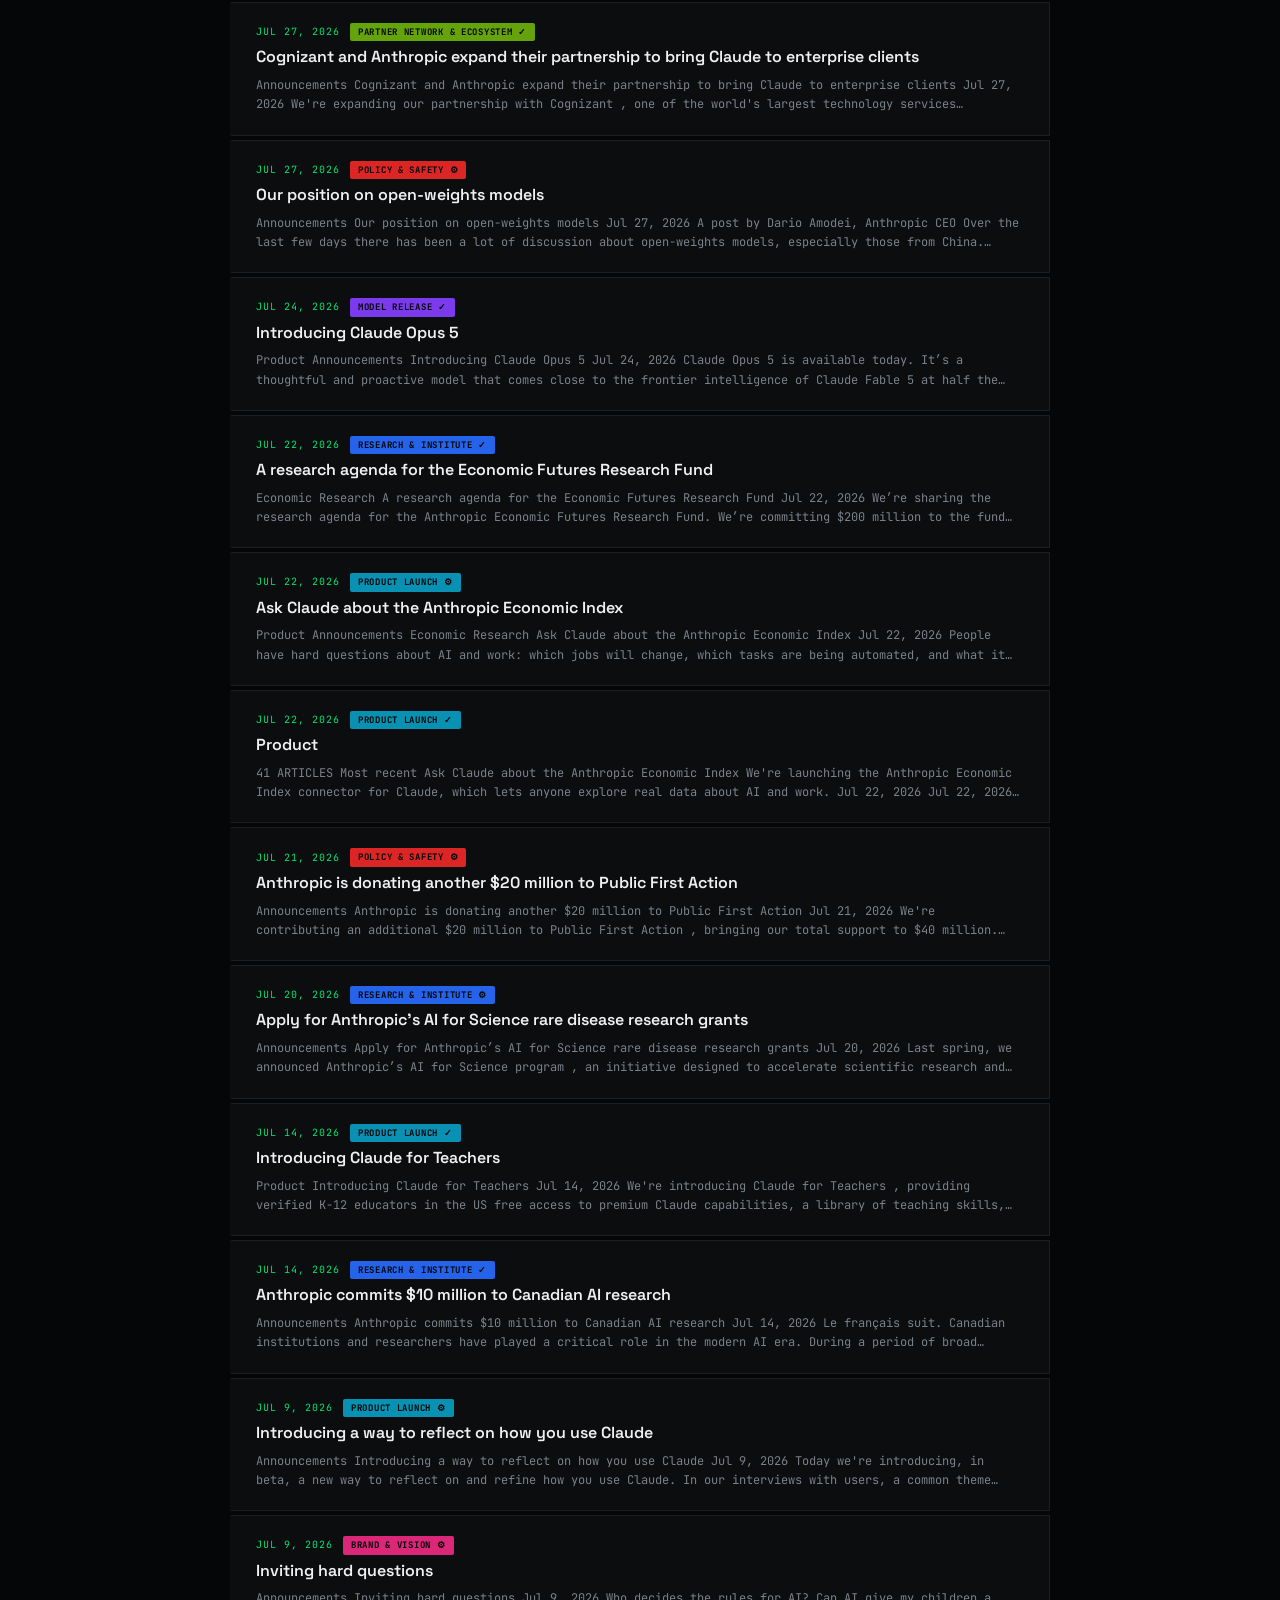
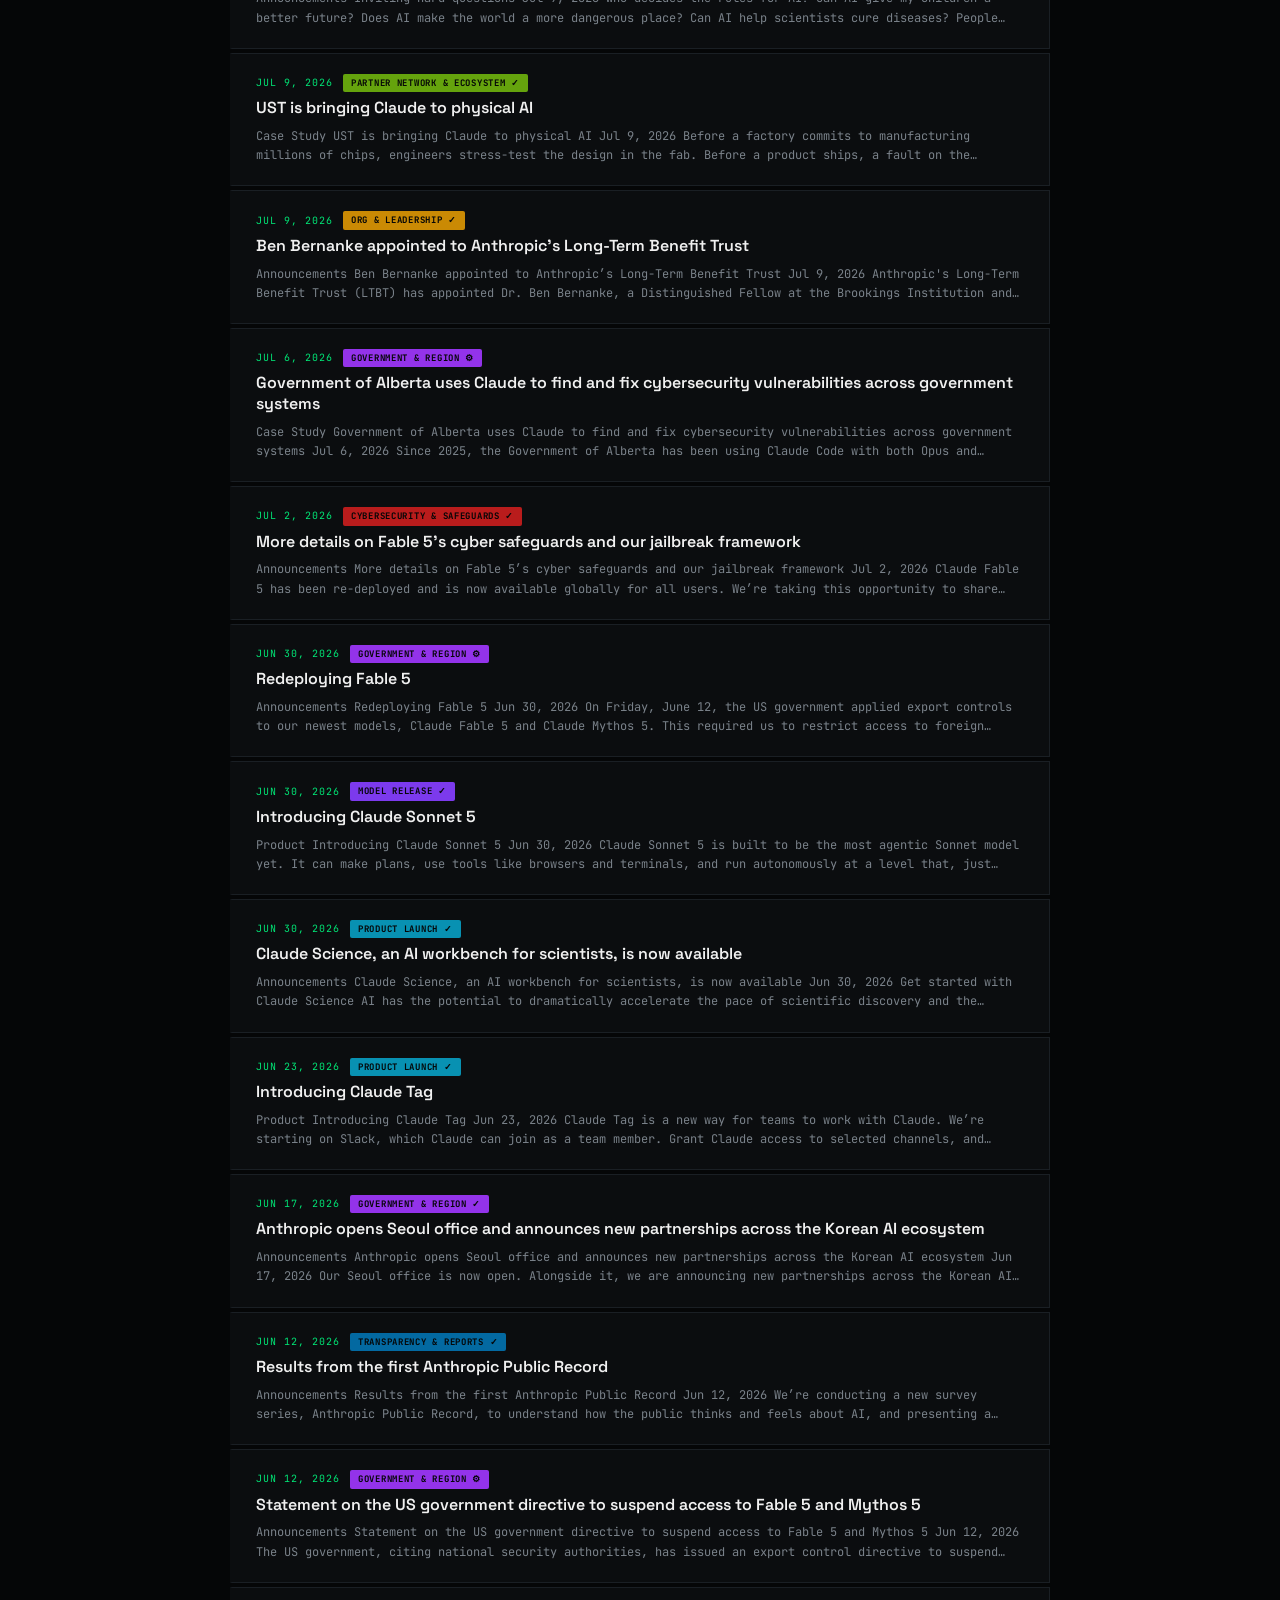
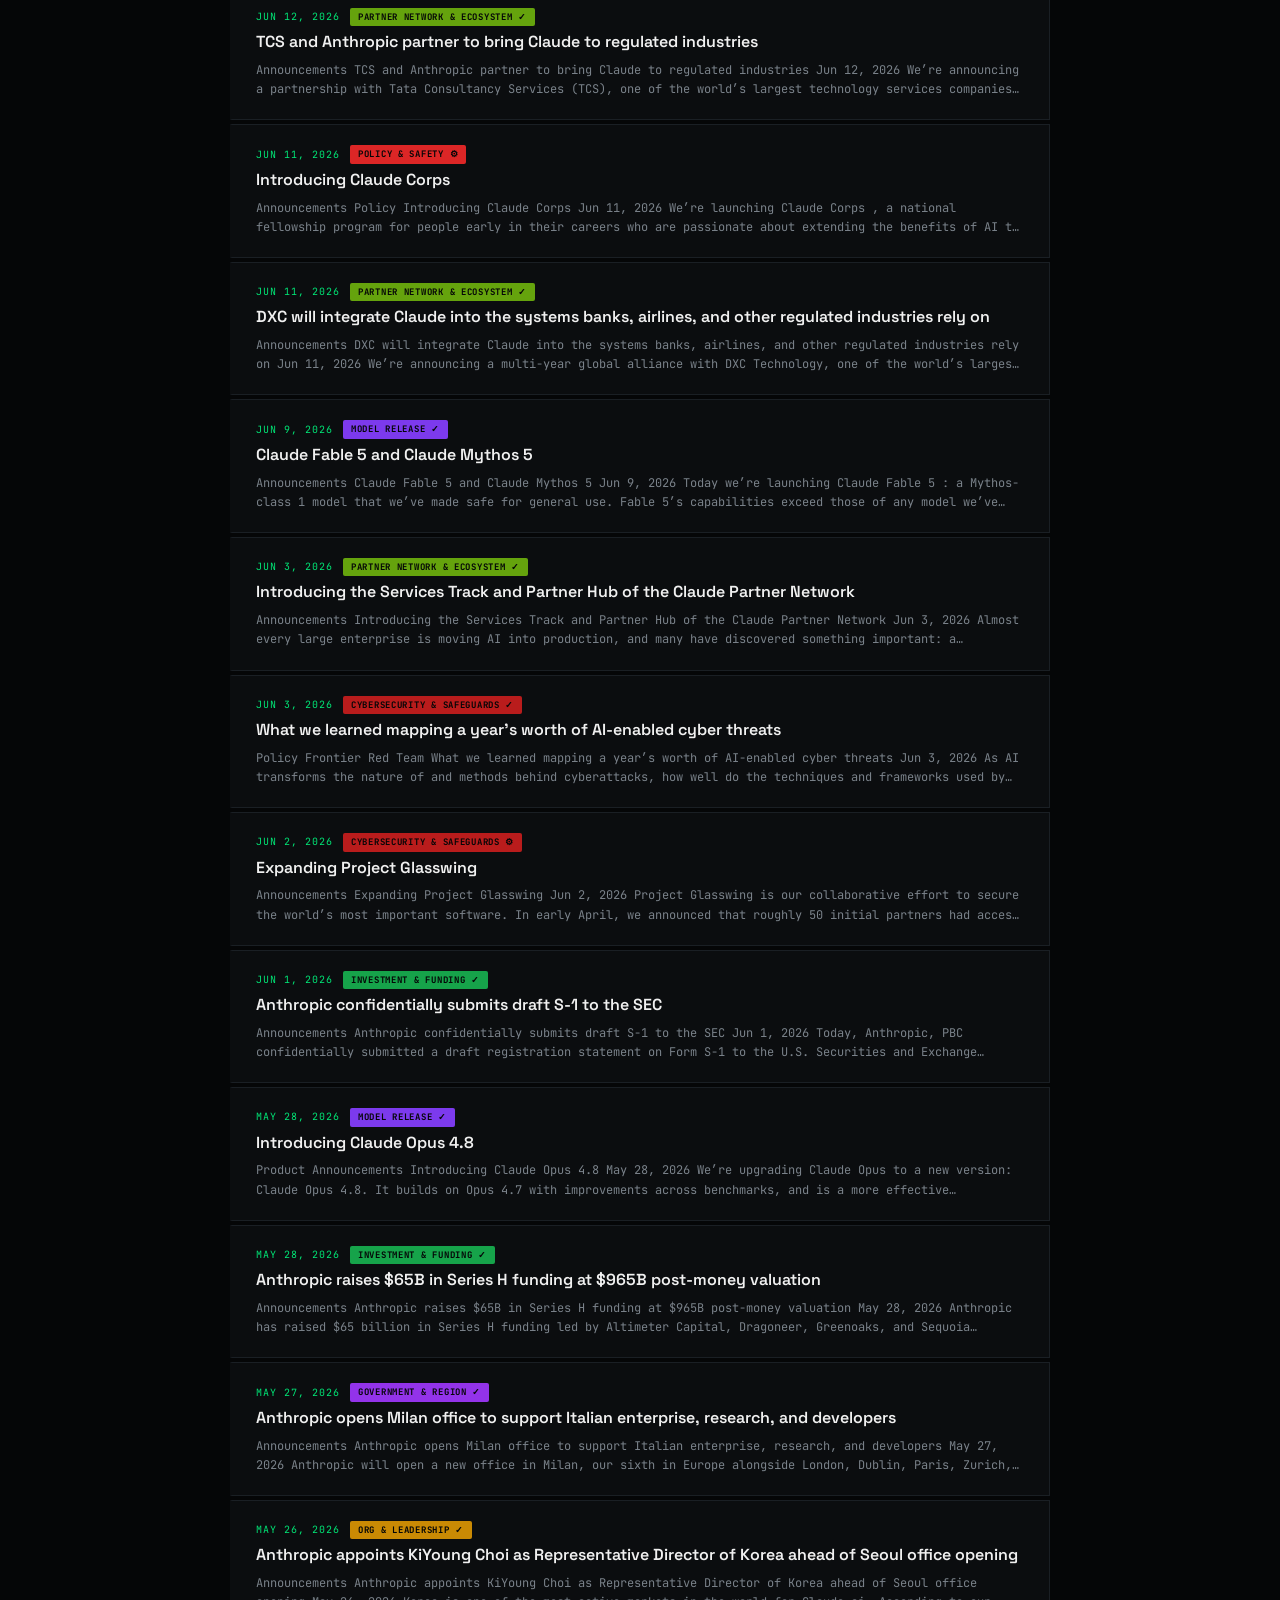
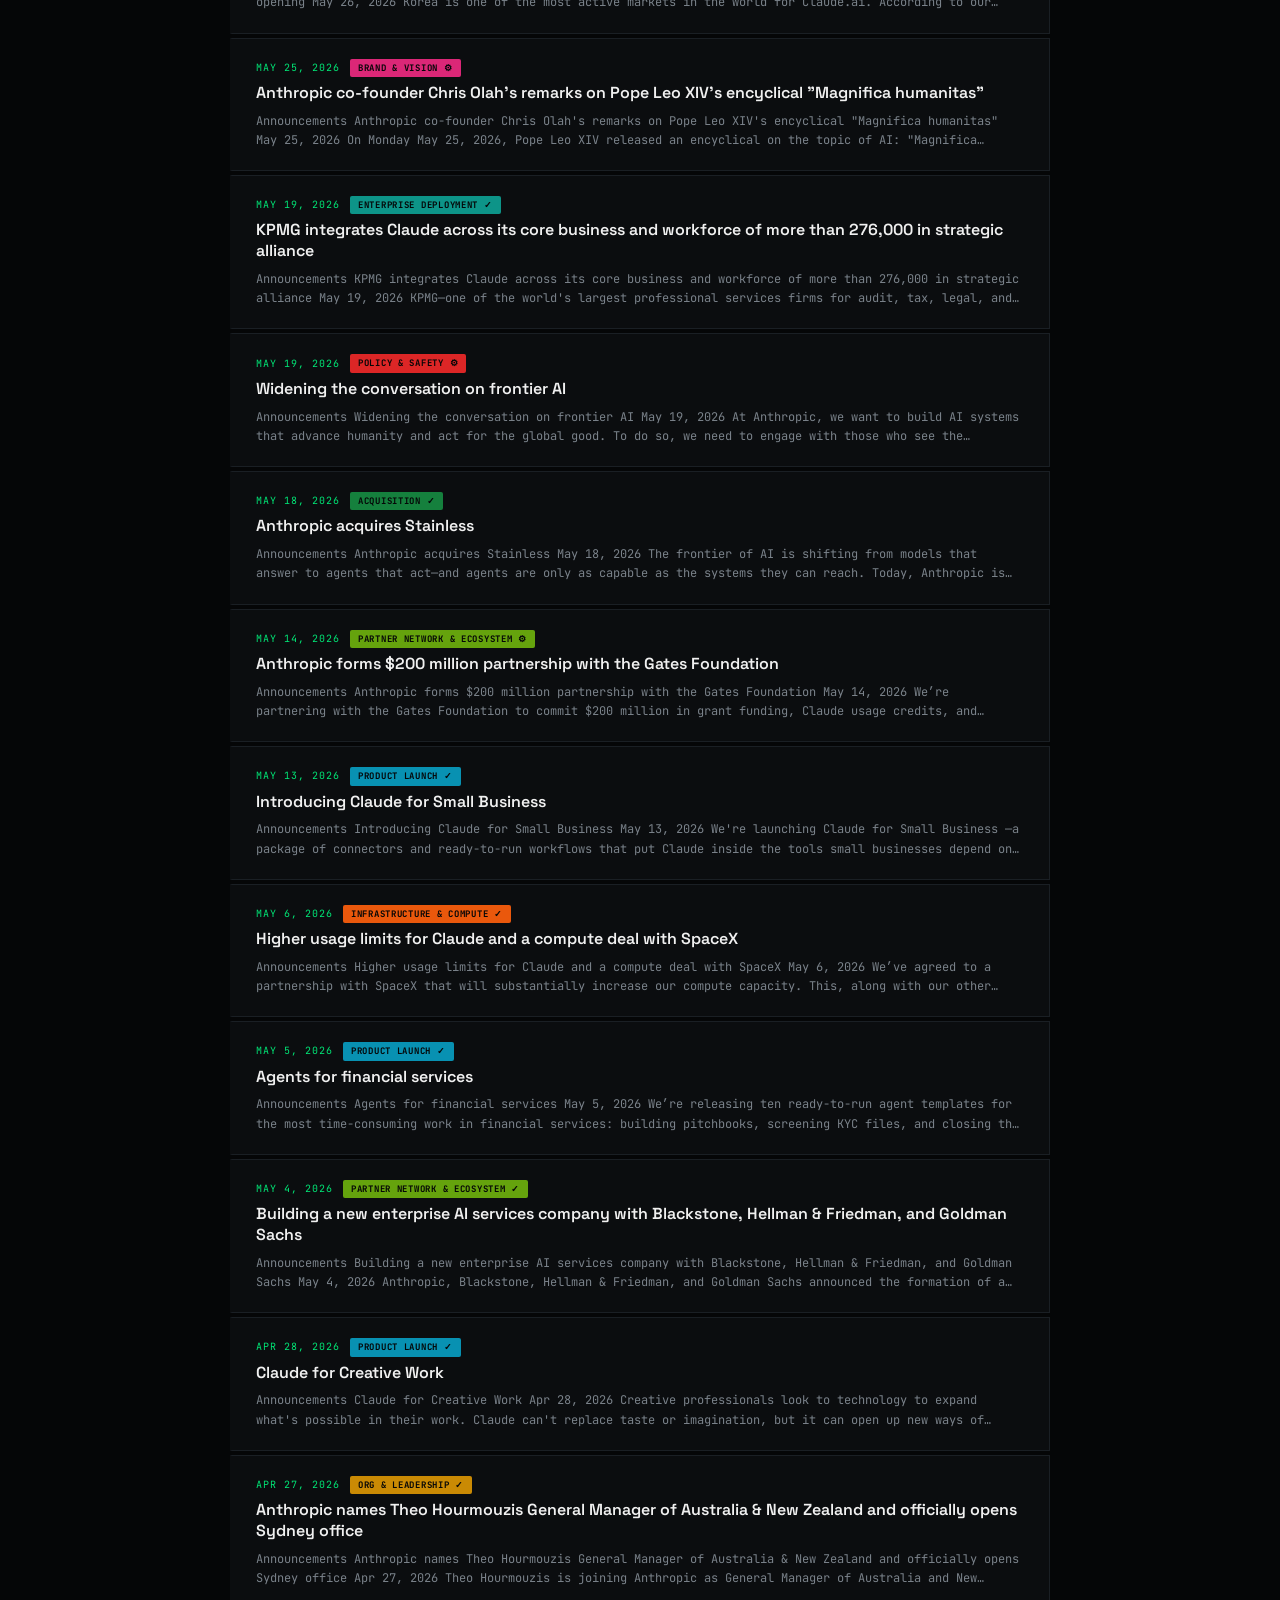
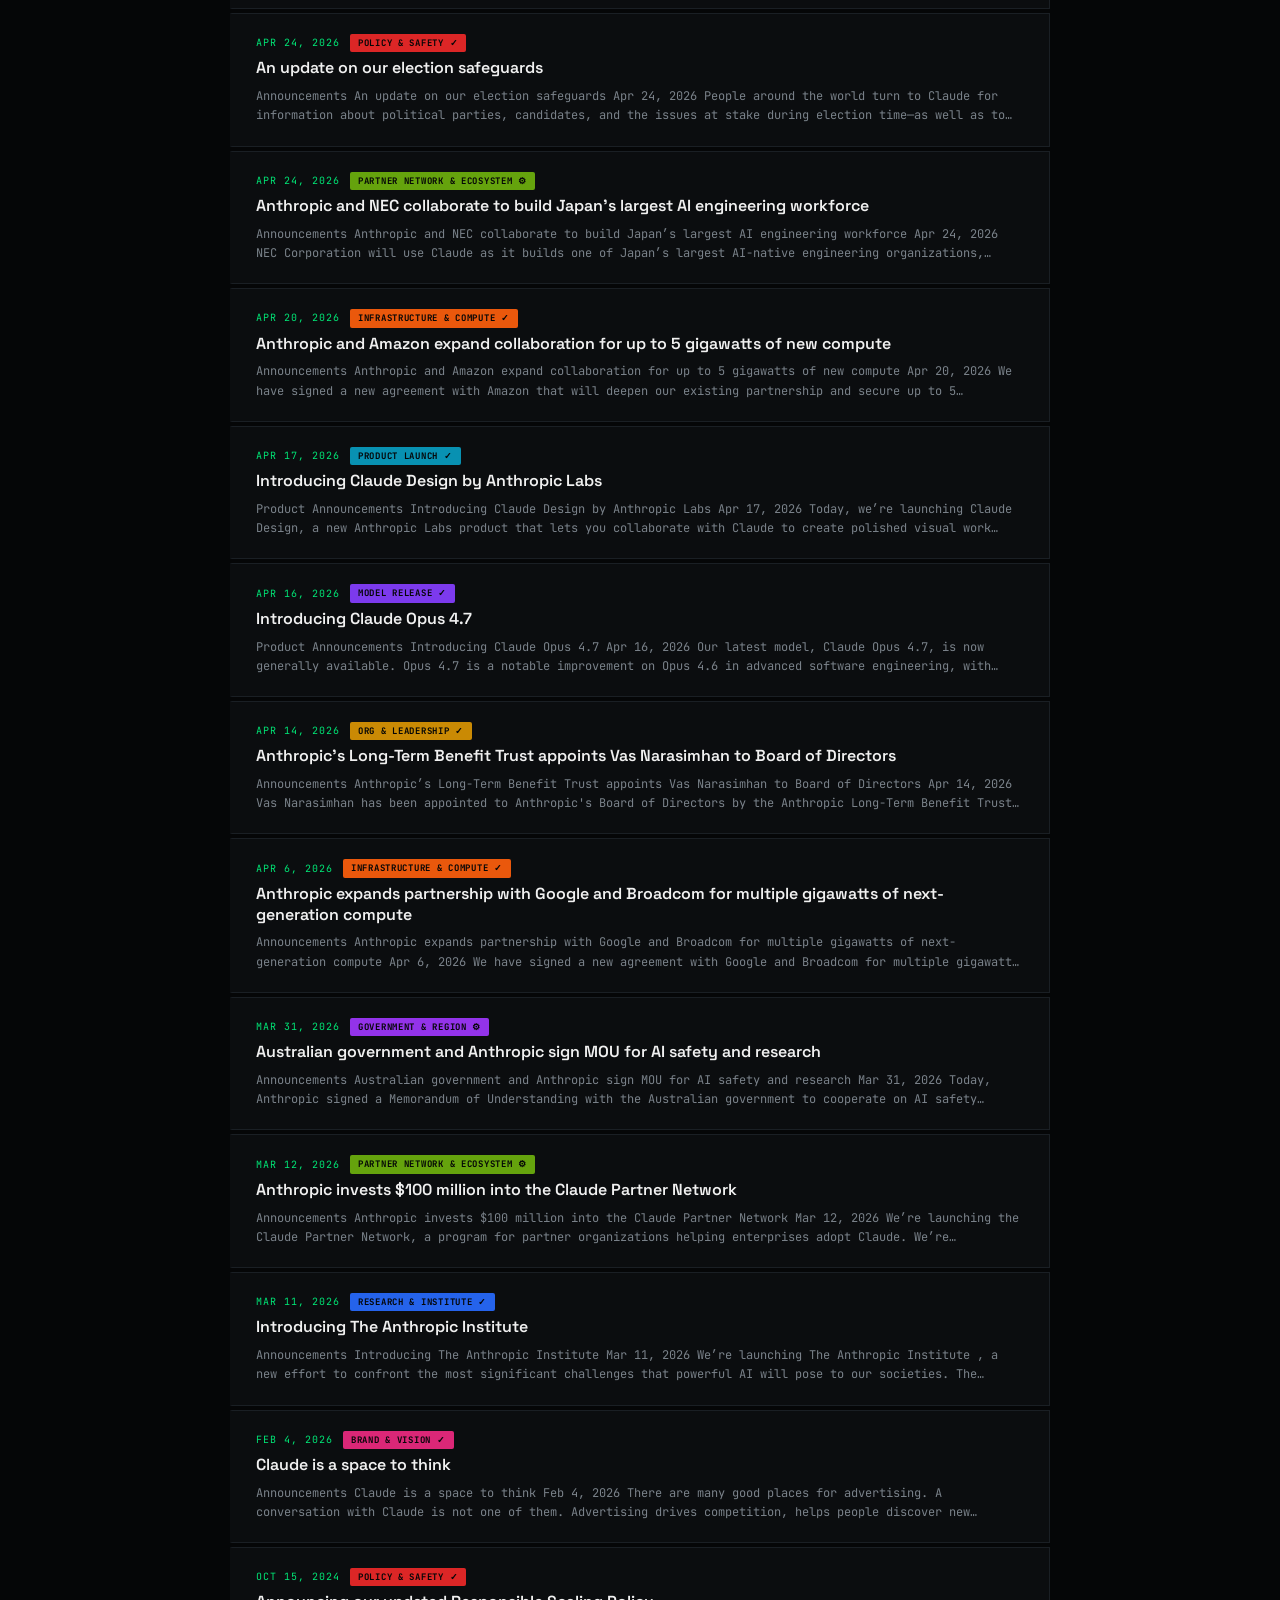
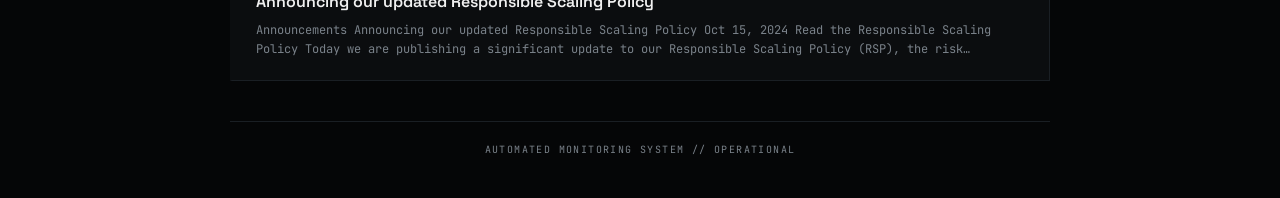
==== commit e84f4770: "chore: update news data and index" ====
--- a/index.html
+++ b/index.html
@@ -12,7 +12,7 @@
         <header>
             <div class="brand">SYSTEM_MONITOR // ANTHROPIC_NEWS</div>
             <h1>Intelligence Feed</h1>
-            <p class="update-time">LATEST_SYNC: 2026-11-25 22:58:23 UTC</p>
+            <p class="update-time">LATEST_SYNC: 2026-11-26 22:51:42 UTC</p>
         </header>
 
         
@@ -35,7 +35,7 @@
             </div>
             <div class="trend-meta">
                 <span title="Articles in last 90 days">9 recent</span>
-                <span title="Days since last article in this category">last: 41d ago</span>
+                <span title="Days since last article in this category">last: 42d ago</span>
             </div>
         </div>
         <div class="trend-row">
@@ -51,7 +51,7 @@
             </div>
             <div class="trend-meta">
                 <span title="Articles in last 90 days">3 recent</span>
-                <span title="Days since last article in this category">last: 34d ago</span>
+                <span title="Days since last article in this category">last: 35d ago</span>
             </div>
         </div>
         <div class="trend-row">
@@ -67,7 +67,7 @@
             </div>
             <div class="trend-meta">
                 <span title="Articles in last 90 days">4 recent</span>
-                <span title="Days since last article in this category">last: 41d ago</span>
+                <span title="Days since last article in this category">last: 42d ago</span>
             </div>
         </div>
         <div class="trend-row">
@@ -83,7 +83,7 @@
             </div>
             <div class="trend-meta">
                 <span title="Articles in last 90 days">0 recent</span>
-                <span title="Days since last article in this category">last: 126d ago</span>
+                <span title="Days since last article in this category">last: 127d ago</span>
             </div>
         </div>
         <div class="trend-row">
@@ -99,7 +99,7 @@
             </div>
             <div class="trend-meta">
                 <span title="Articles in last 90 days">3 recent</span>
-                <span title="Days since last article in this category">last: 28d ago</span>
+                <span title="Days since last article in this category">last: 29d ago</span>
             </div>
         </div>
         <div class="trend-row">
@@ -115,7 +115,7 @@
             </div>
             <div class="trend-meta">
                 <span title="Articles in last 90 days">3 recent</span>
-                <span title="Days since last article in this category">last: 29d ago</span>
+                <span title="Days since last article in this category">last: 30d ago</span>
             </div>
         </div>
         <div class="trend-row">
@@ -131,7 +131,7 @@
             </div>
             <div class="trend-meta">
                 <span title="Articles in last 90 days">3 recent</span>
-                <span title="Days since last article in this category">last: 38d ago</span>
+                <span title="Days since last article in this category">last: 39d ago</span>
             </div>
         </div>
         <div class="trend-row">
@@ -147,7 +147,7 @@
             </div>
             <div class="trend-meta">
                 <span title="Articles in last 90 days">4 recent</span>
-                <span title="Days since last article in this category">last: 5d ago</span>
+                <span title="Days since last article in this category">last: 6d ago</span>
             </div>
         </div>
         <div class="trend-row">
@@ -163,7 +163,7 @@
             </div>
             <div class="trend-meta">
                 <span title="Articles in last 90 days">1 recent</span>
-                <span title="Days since last article in this category">last: 35d ago</span>
+                <span title="Days since last article in this category">last: 36d ago</span>
             </div>
         </div>
         <div class="trend-row">
@@ -179,7 +179,7 @@
             </div>
             <div class="trend-meta">
                 <span title="Articles in last 90 days">0 recent</span>
-                <span title="Days since last article in this category">last: 124d ago</span>
+                <span title="Days since last article in this category">last: 125d ago</span>
             </div>
         </div>
         <div class="trend-row">
@@ -195,7 +195,7 @@
             </div>
             <div class="trend-meta">
                 <span title="Articles in last 90 days">1 recent</span>
-                <span title="Days since last article in this category">last: 55d ago</span>
+                <span title="Days since last article in this category">last: 56d ago</span>
             </div>
         </div>
         <div class="trend-row">
@@ -211,7 +211,7 @@
             </div>
             <div class="trend-meta">
                 <span title="Articles in last 90 days">0 recent</span>
-                <span title="Days since last article in this category">last: 203d ago</span>
+                <span title="Days since last article in this category">last: 204d ago</span>
             </div>
         </div>
         <div class="trend-row">
@@ -227,7 +227,7 @@
             </div>
             <div class="trend-meta">
                 <span title="Articles in last 90 days">0 recent</span>
-                <span title="Days since last article in this category">last: 191d ago</span>
+                <span title="Days since last article in this category">last: 192d ago</span>
             </div>
         </div>
         <div class="trend-row">
@@ -243,7 +243,7 @@
             </div>
             <div class="trend-meta">
                 <span title="Articles in last 90 days">0 recent</span>
-                <span title="Days since last article in this category">last: 166d ago</span>
+                <span title="Days since last article in this category">last: 167d ago</span>
             </div>
         </div>
             </div>
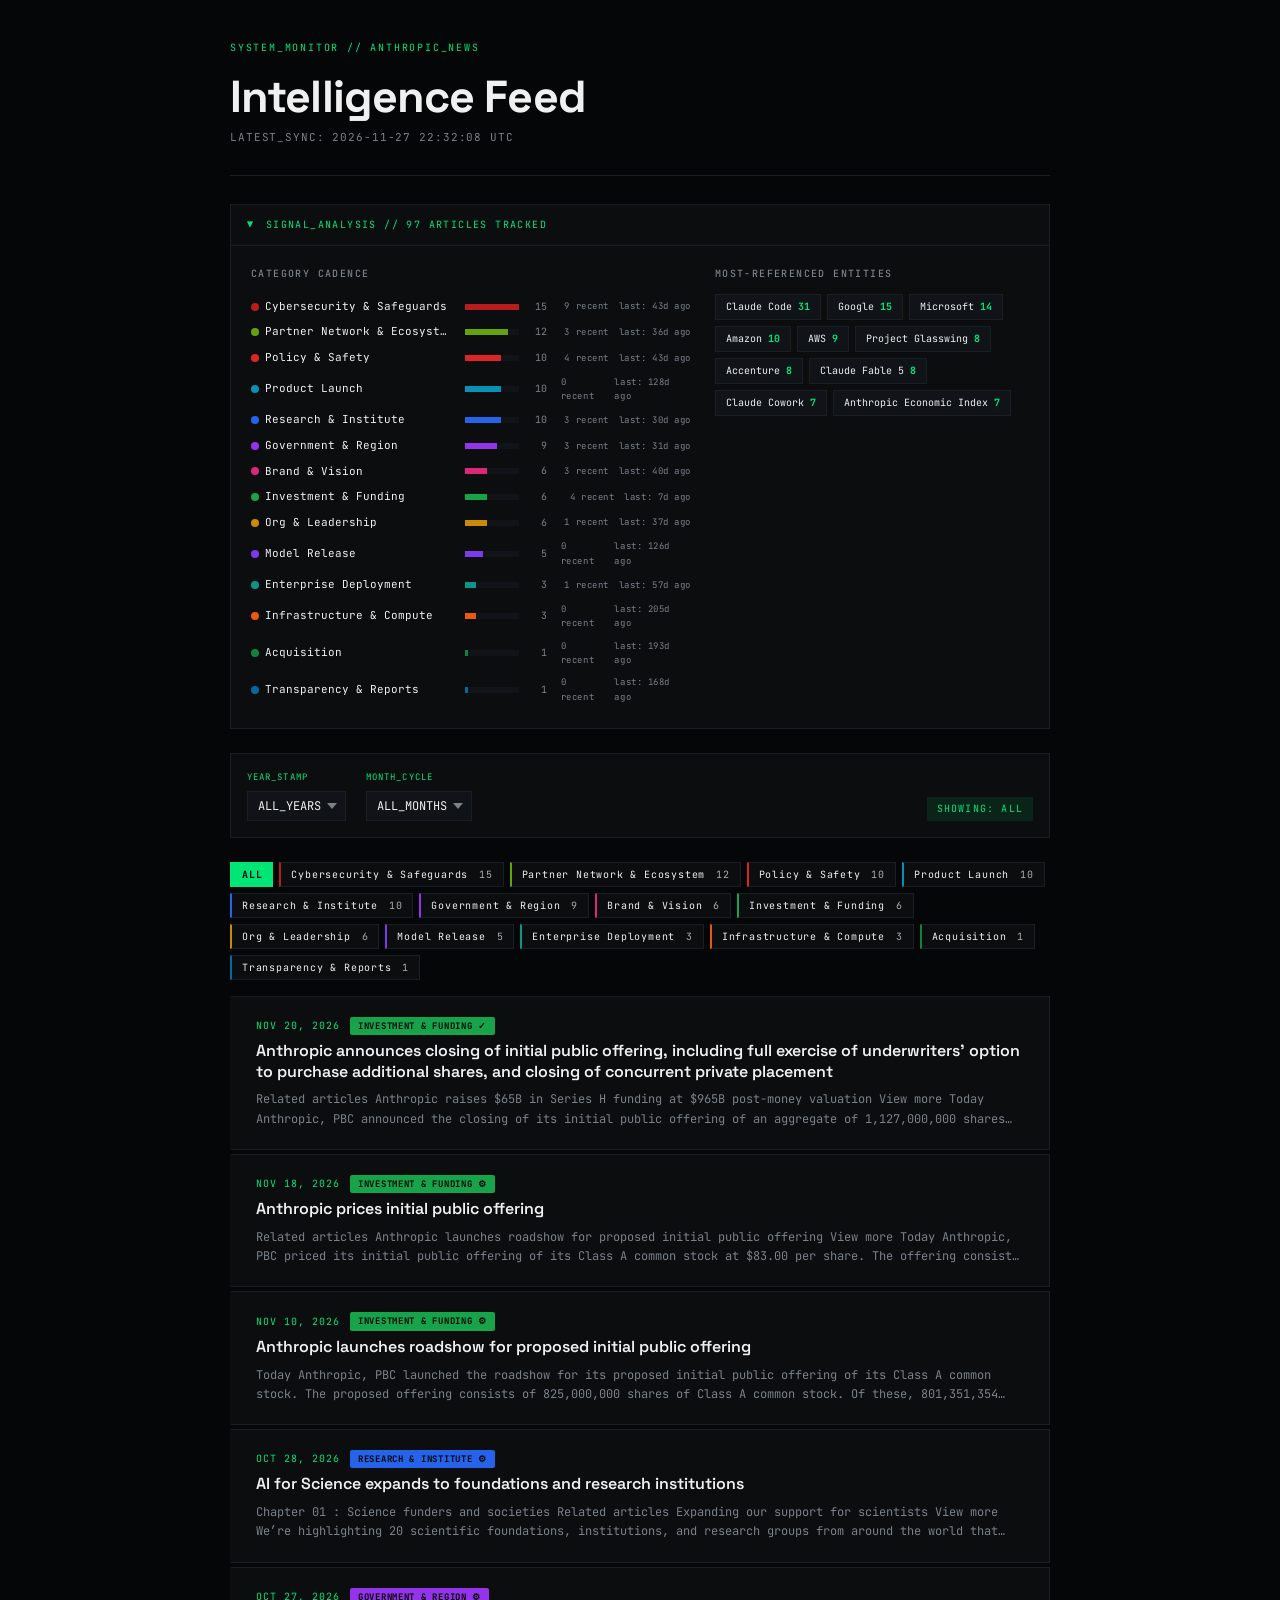
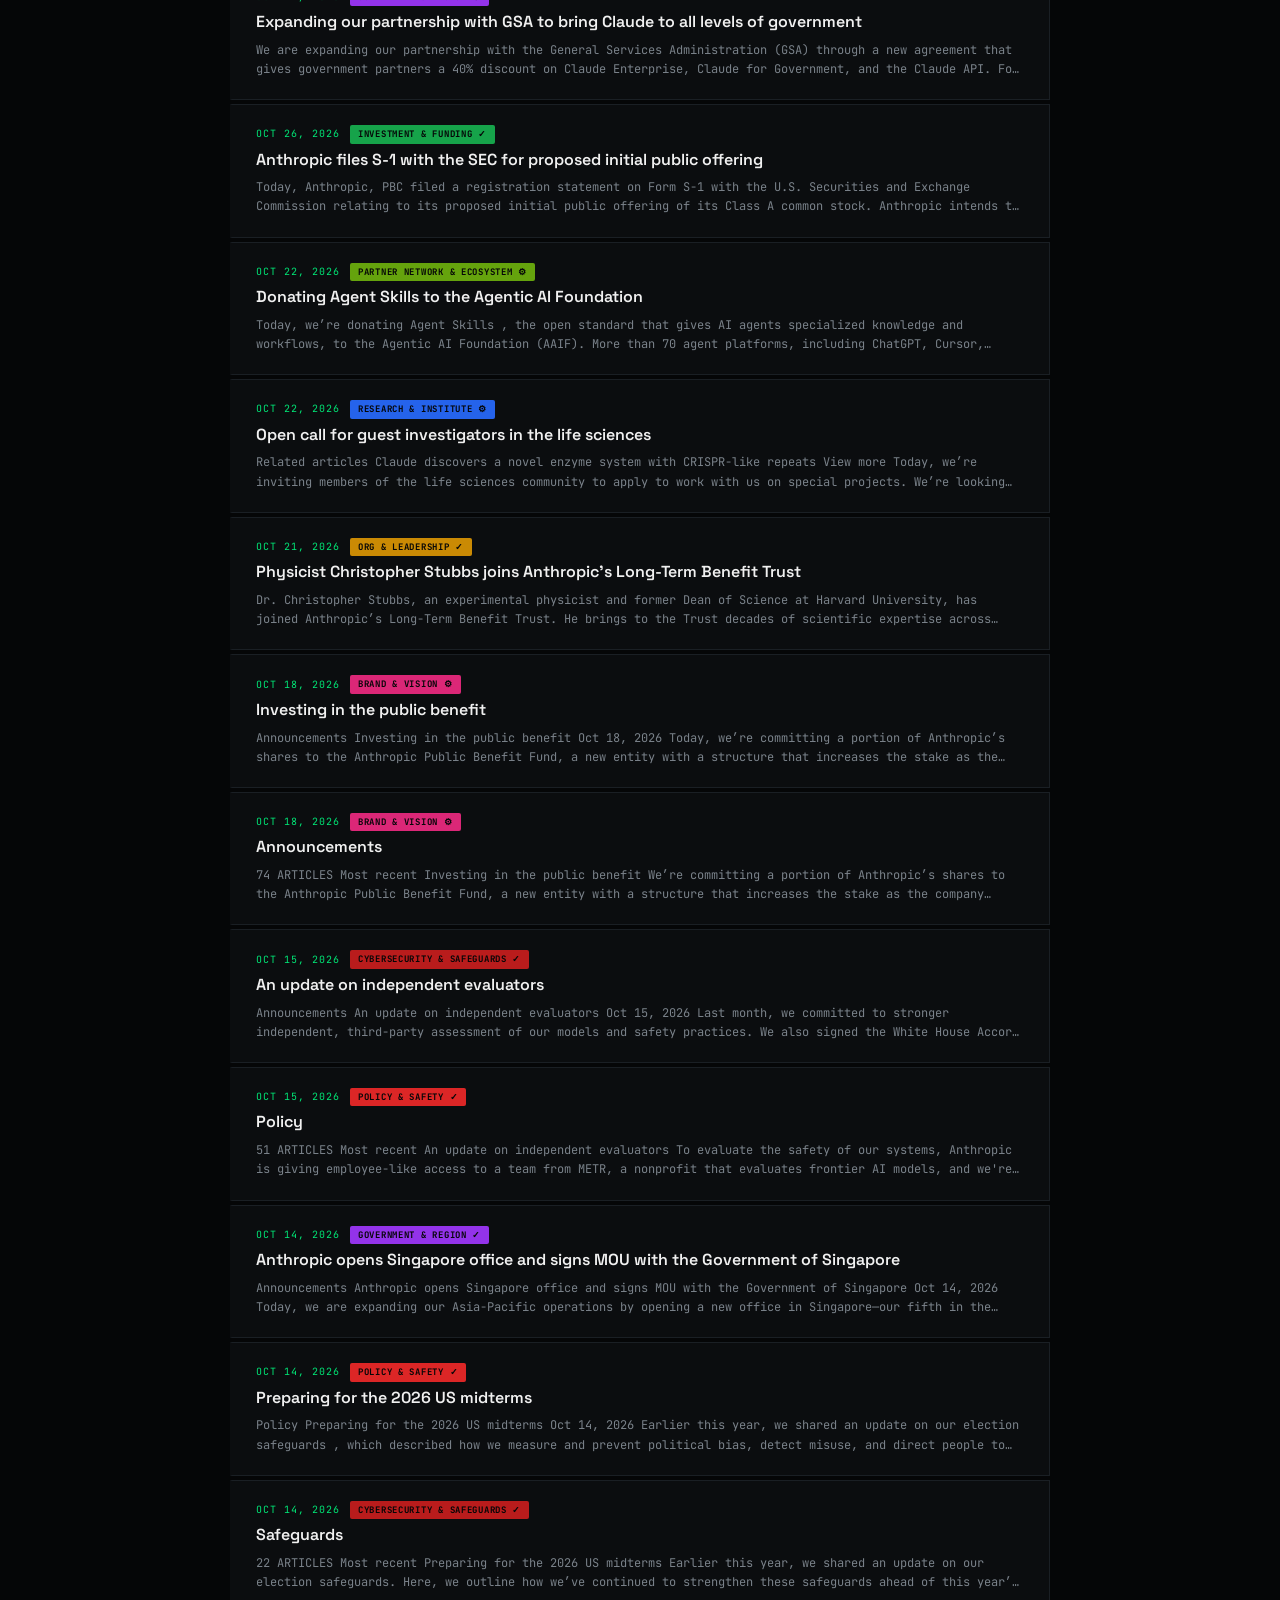
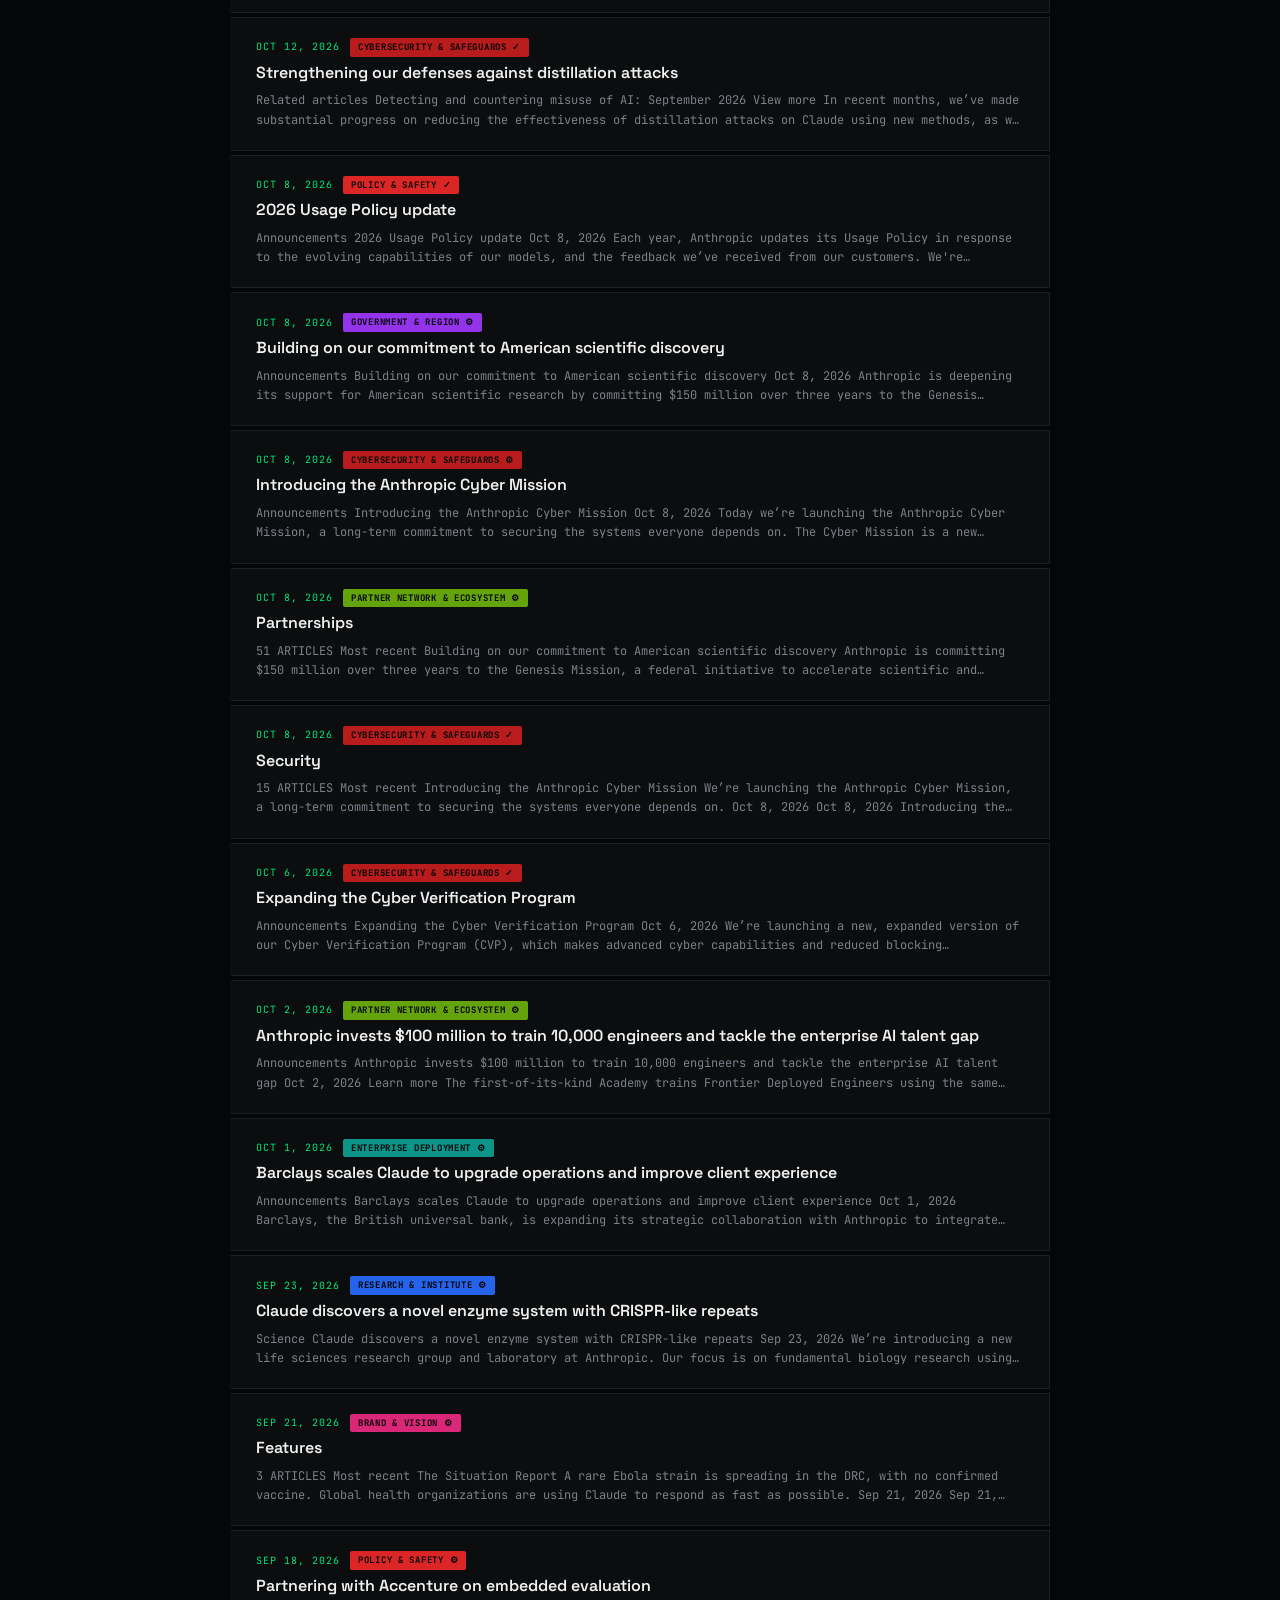
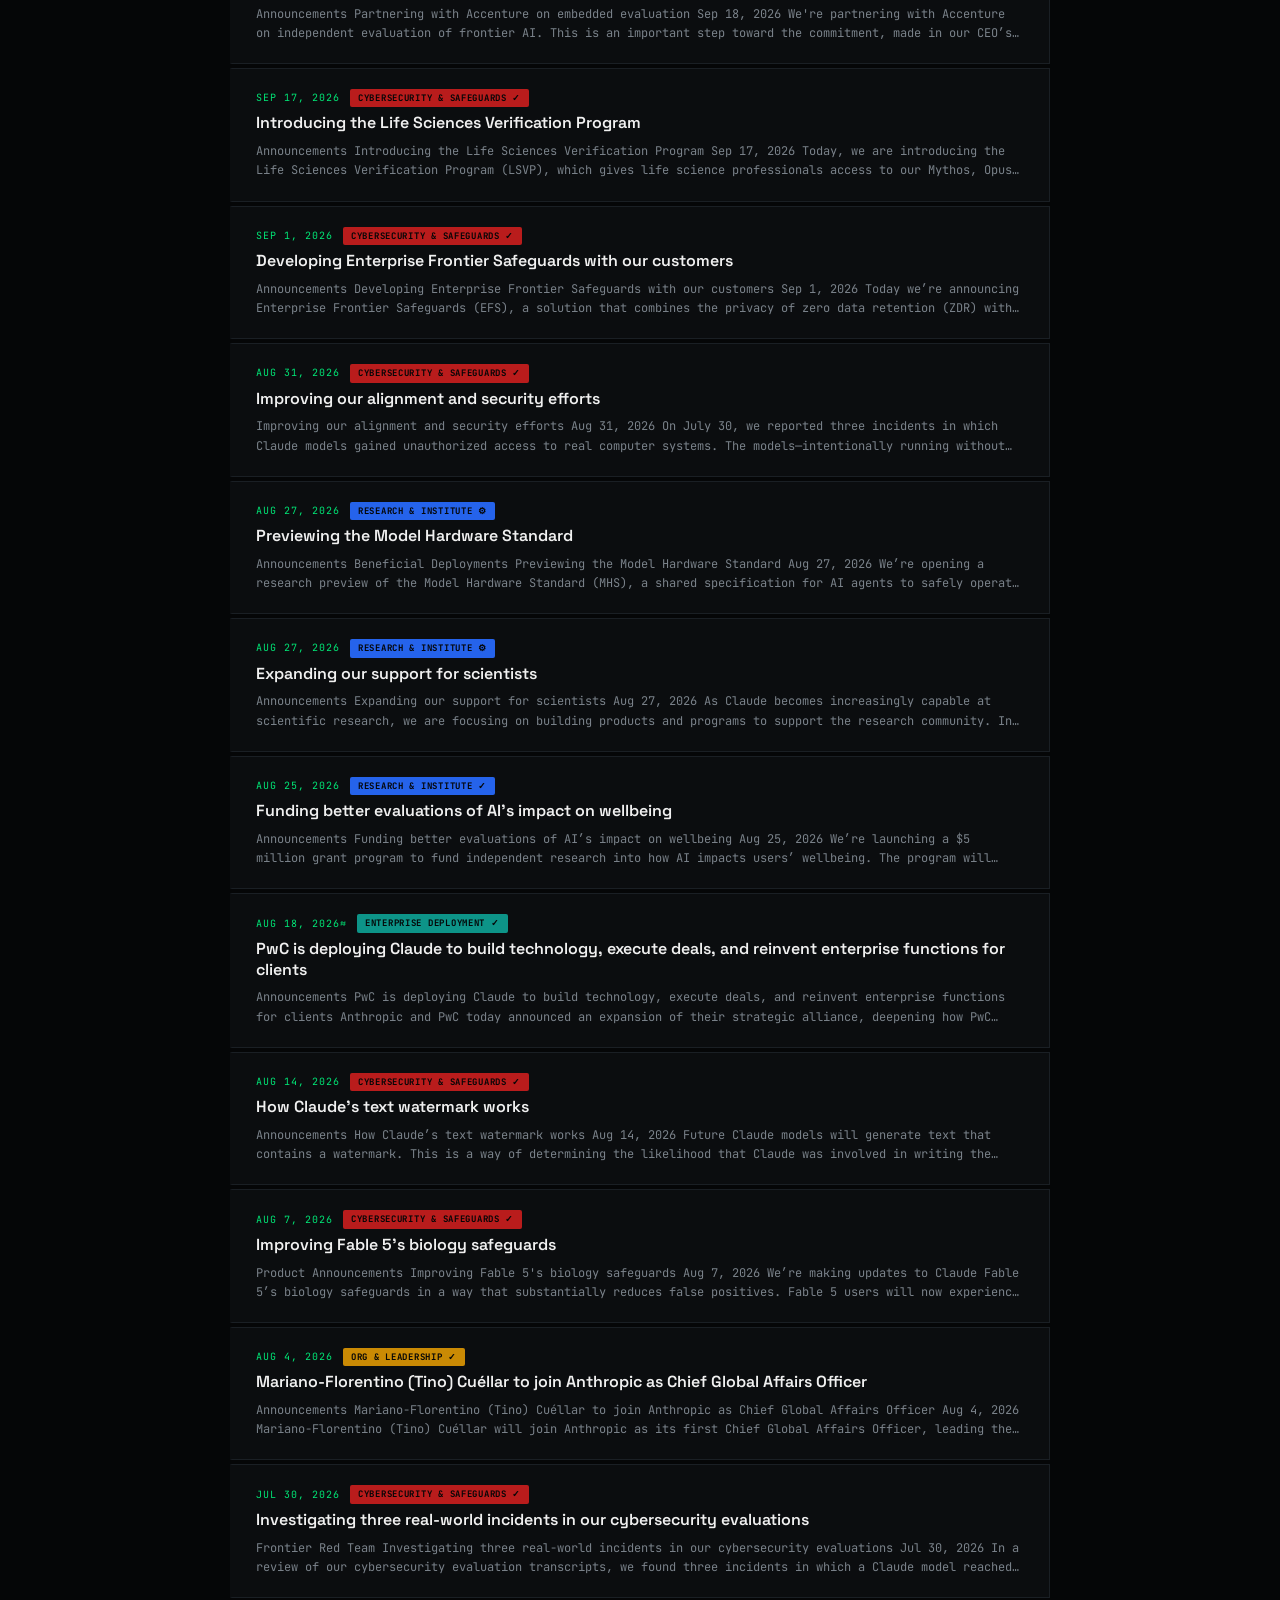
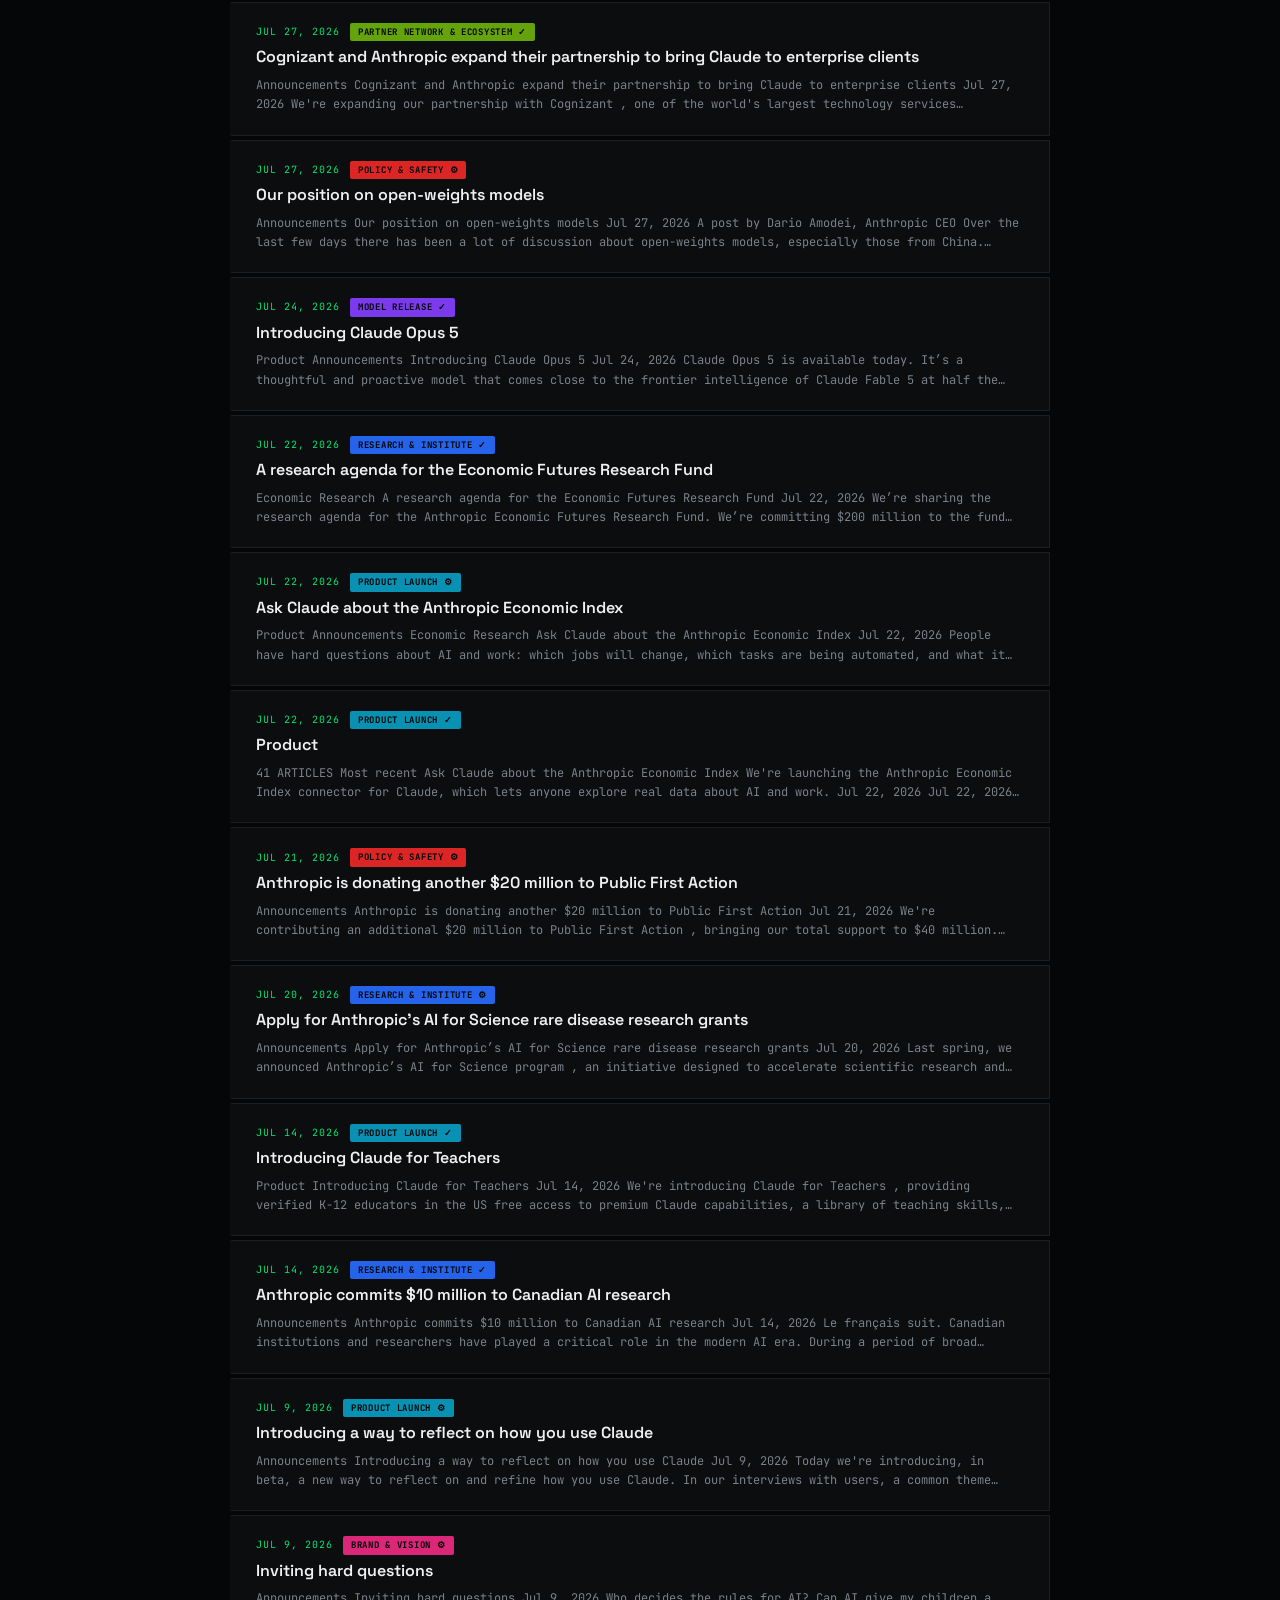
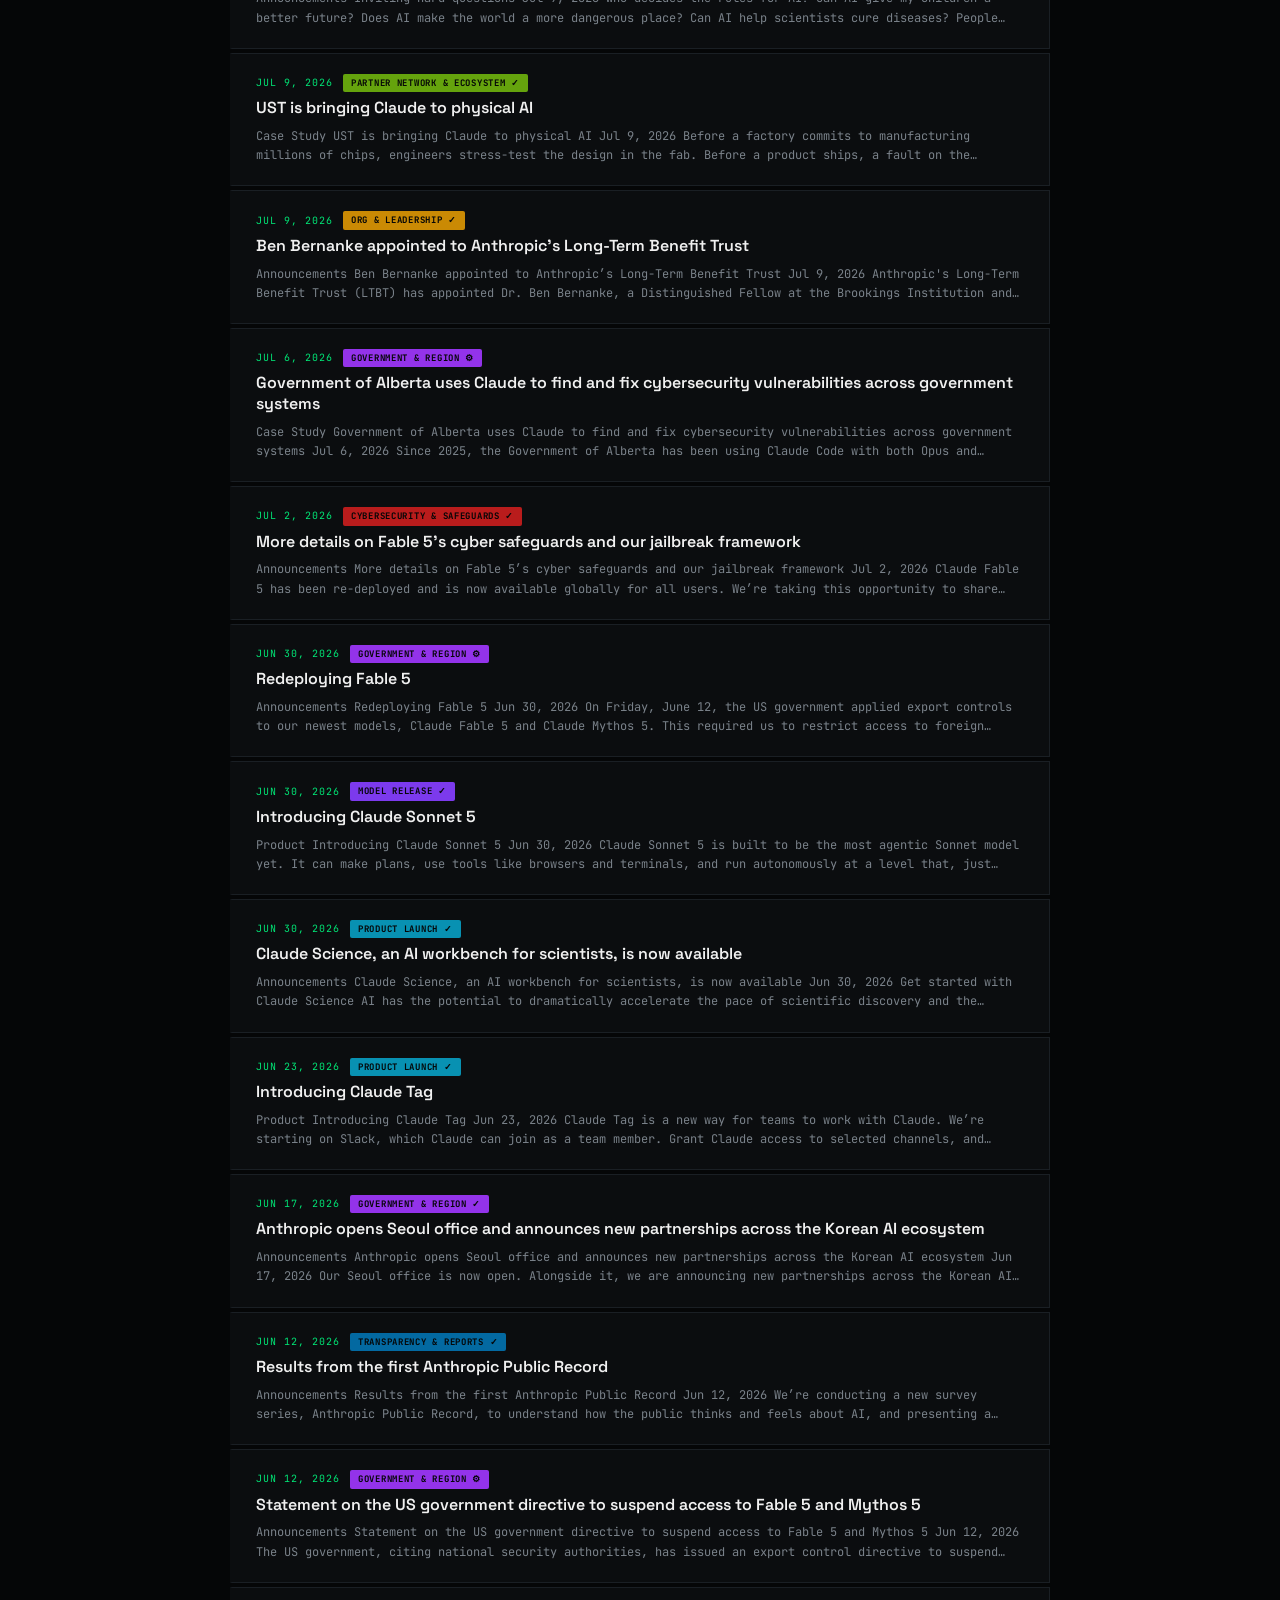
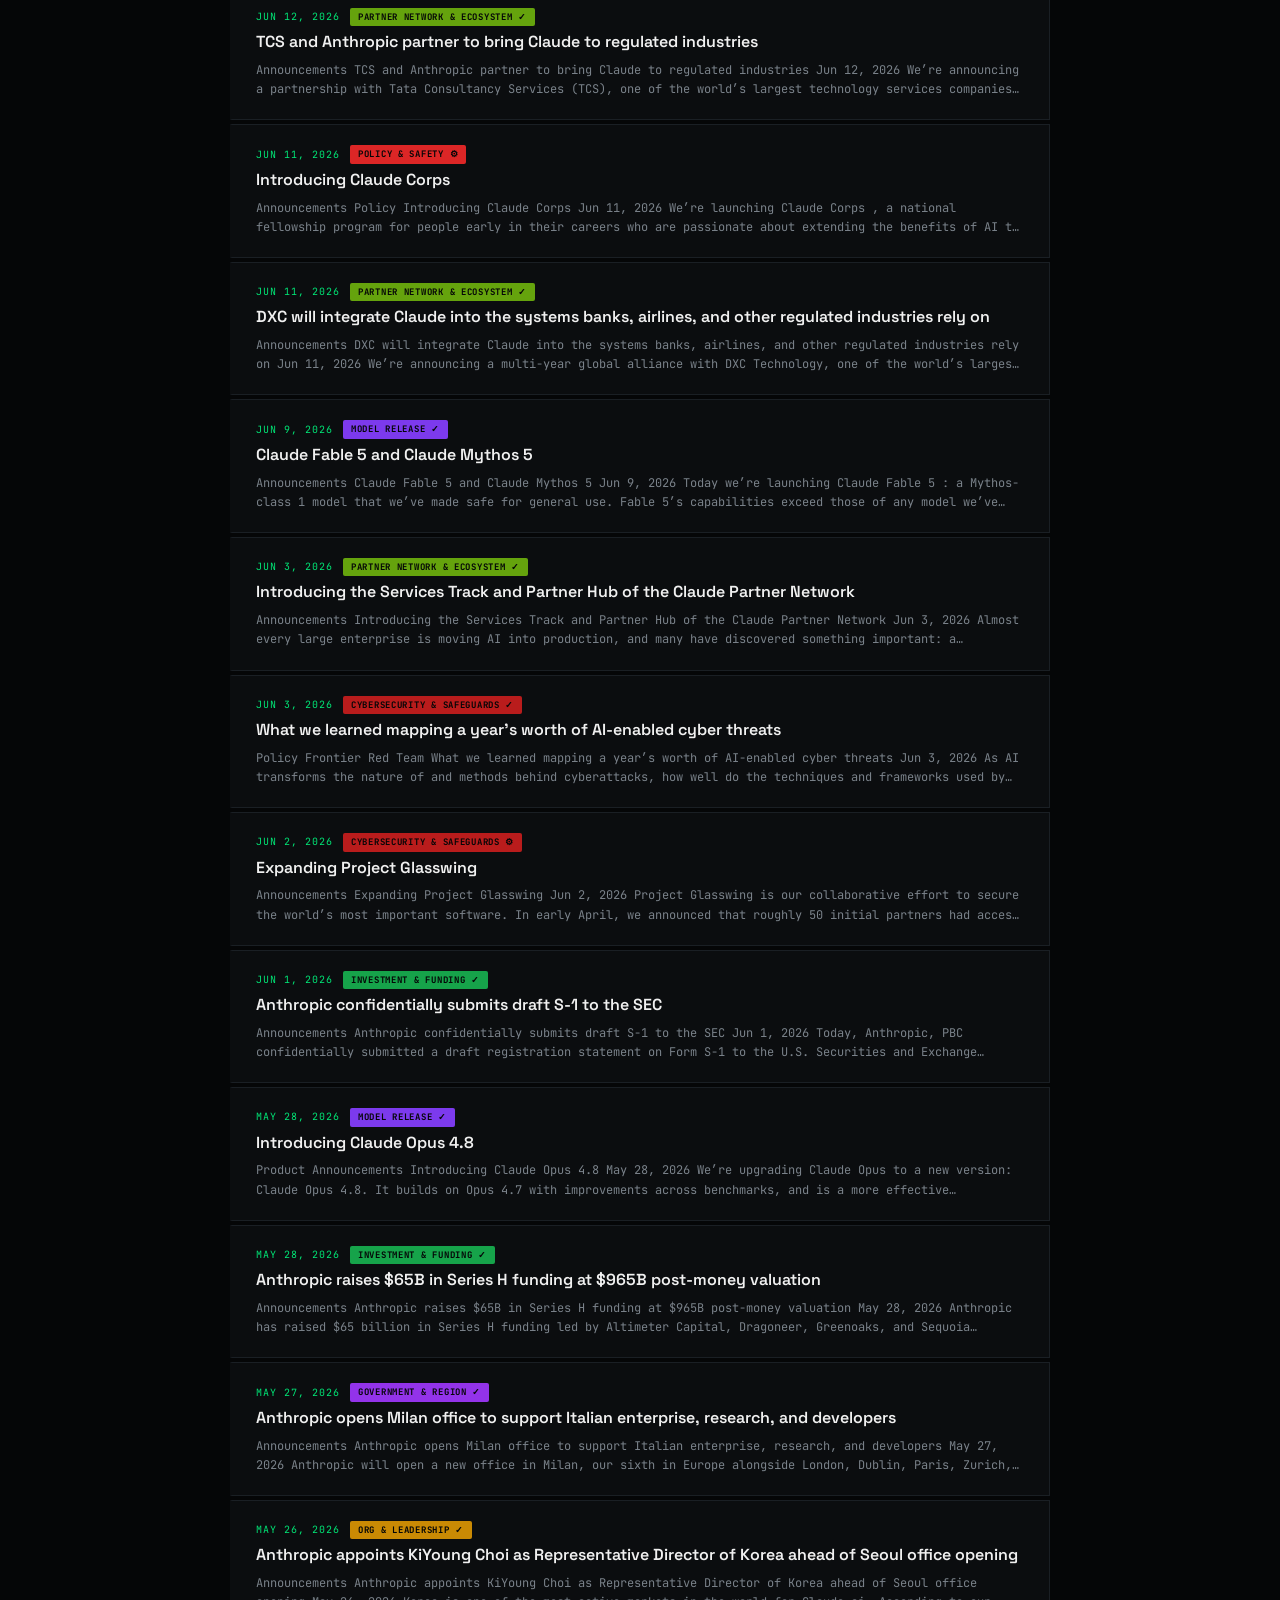
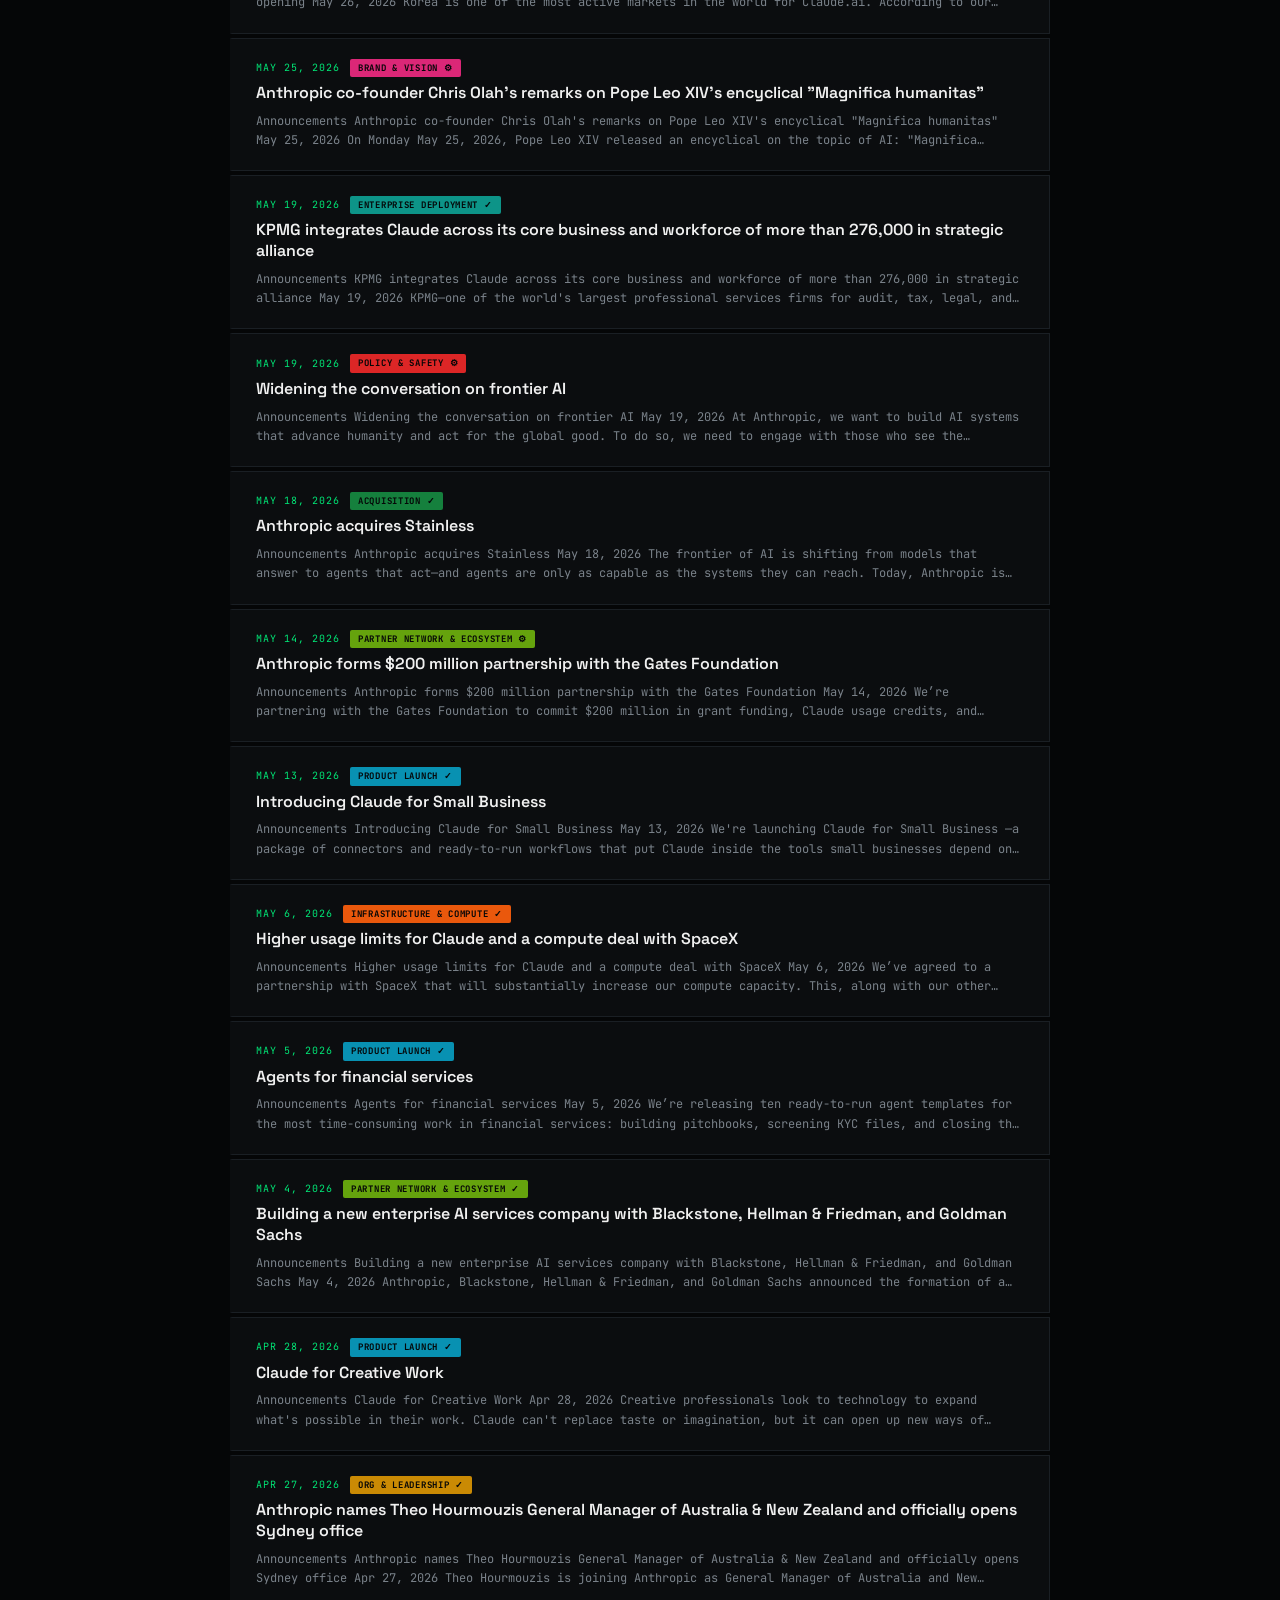
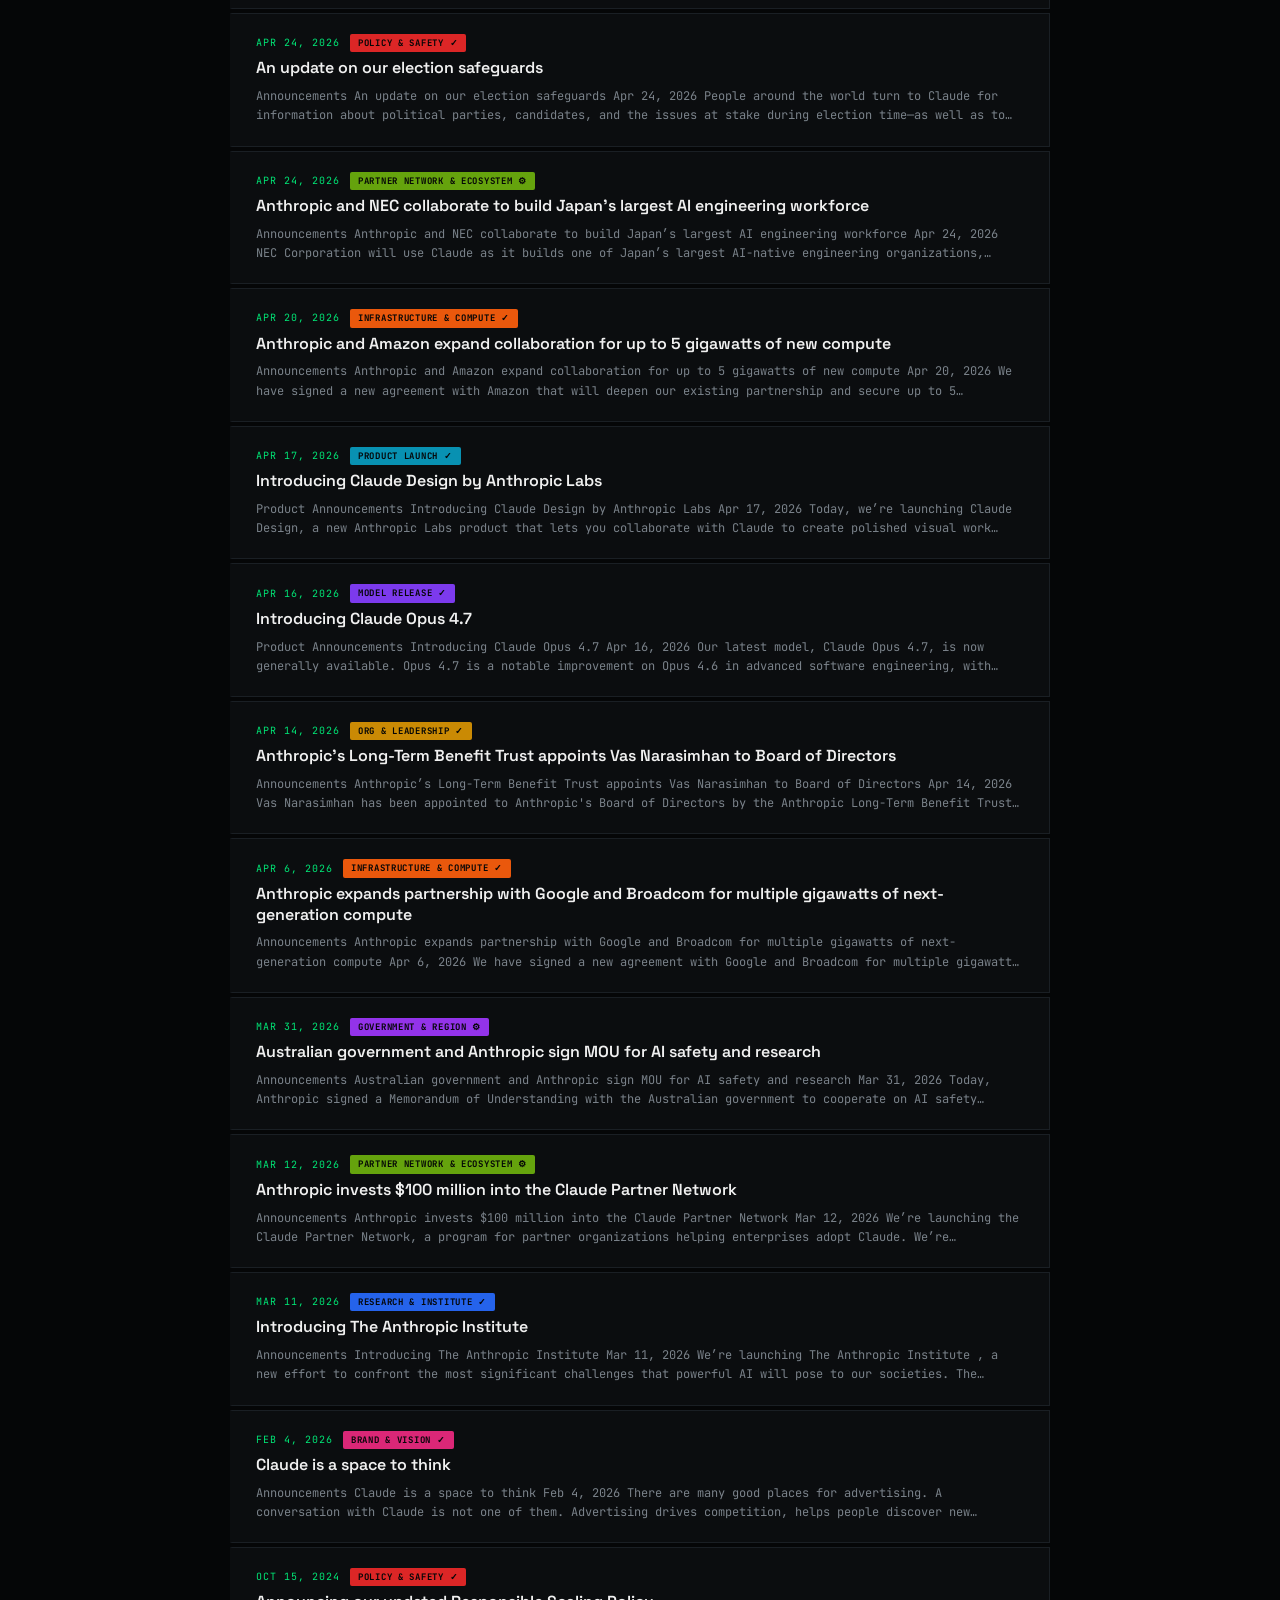
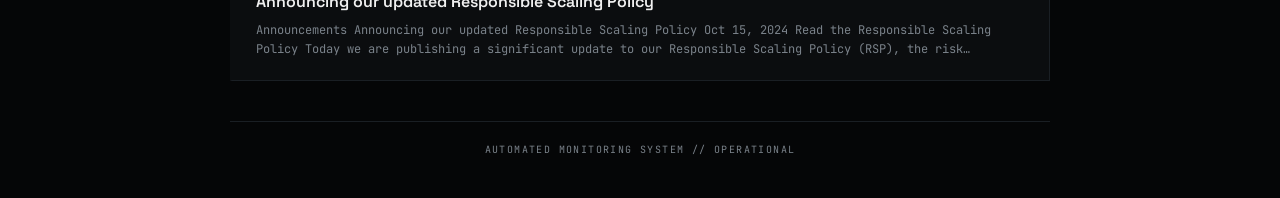
==== commit 69eb6559: "chore: update news data and index" ====
--- a/index.html
+++ b/index.html
@@ -12,7 +12,7 @@
         <header>
             <div class="brand">SYSTEM_MONITOR // ANTHROPIC_NEWS</div>
             <h1>Intelligence Feed</h1>
-            <p class="update-time">LATEST_SYNC: 2026-11-26 22:51:42 UTC</p>
+            <p class="update-time">LATEST_SYNC: 2026-11-27 22:32:08 UTC</p>
         </header>
 
         
@@ -35,7 +35,7 @@
             </div>
             <div class="trend-meta">
                 <span title="Articles in last 90 days">9 recent</span>
-                <span title="Days since last article in this category">last: 42d ago</span>
+                <span title="Days since last article in this category">last: 43d ago</span>
             </div>
         </div>
         <div class="trend-row">
@@ -51,7 +51,7 @@
             </div>
             <div class="trend-meta">
                 <span title="Articles in last 90 days">3 recent</span>
-                <span title="Days since last article in this category">last: 35d ago</span>
+                <span title="Days since last article in this category">last: 36d ago</span>
             </div>
         </div>
         <div class="trend-row">
@@ -67,7 +67,7 @@
             </div>
             <div class="trend-meta">
                 <span title="Articles in last 90 days">4 recent</span>
-                <span title="Days since last article in this category">last: 42d ago</span>
+                <span title="Days since last article in this category">last: 43d ago</span>
             </div>
         </div>
         <div class="trend-row">
@@ -83,7 +83,7 @@
             </div>
             <div class="trend-meta">
                 <span title="Articles in last 90 days">0 recent</span>
-                <span title="Days since last article in this category">last: 127d ago</span>
+                <span title="Days since last article in this category">last: 128d ago</span>
             </div>
         </div>
         <div class="trend-row">
@@ -99,7 +99,7 @@
             </div>
             <div class="trend-meta">
                 <span title="Articles in last 90 days">3 recent</span>
-                <span title="Days since last article in this category">last: 29d ago</span>
+                <span title="Days since last article in this category">last: 30d ago</span>
             </div>
         </div>
         <div class="trend-row">
@@ -115,7 +115,7 @@
             </div>
             <div class="trend-meta">
                 <span title="Articles in last 90 days">3 recent</span>
-                <span title="Days since last article in this category">last: 30d ago</span>
+                <span title="Days since last article in this category">last: 31d ago</span>
             </div>
         </div>
         <div class="trend-row">
@@ -131,7 +131,7 @@
             </div>
             <div class="trend-meta">
                 <span title="Articles in last 90 days">3 recent</span>
-                <span title="Days since last article in this category">last: 39d ago</span>
+                <span title="Days since last article in this category">last: 40d ago</span>
             </div>
         </div>
         <div class="trend-row">
@@ -147,7 +147,7 @@
             </div>
             <div class="trend-meta">
                 <span title="Articles in last 90 days">4 recent</span>
-                <span title="Days since last article in this category">last: 6d ago</span>
+                <span title="Days since last article in this category">last: 7d ago</span>
             </div>
         </div>
         <div class="trend-row">
@@ -163,7 +163,7 @@
             </div>
             <div class="trend-meta">
                 <span title="Articles in last 90 days">1 recent</span>
-                <span title="Days since last article in this category">last: 36d ago</span>
+                <span title="Days since last article in this category">last: 37d ago</span>
             </div>
         </div>
         <div class="trend-row">
@@ -179,7 +179,7 @@
             </div>
             <div class="trend-meta">
                 <span title="Articles in last 90 days">0 recent</span>
-                <span title="Days since last article in this category">last: 125d ago</span>
+                <span title="Days since last article in this category">last: 126d ago</span>
             </div>
         </div>
         <div class="trend-row">
@@ -195,7 +195,7 @@
             </div>
             <div class="trend-meta">
                 <span title="Articles in last 90 days">1 recent</span>
-                <span title="Days since last article in this category">last: 56d ago</span>
+                <span title="Days since last article in this category">last: 57d ago</span>
             </div>
         </div>
         <div class="trend-row">
@@ -211,7 +211,7 @@
             </div>
             <div class="trend-meta">
                 <span title="Articles in last 90 days">0 recent</span>
-                <span title="Days since last article in this category">last: 204d ago</span>
+                <span title="Days since last article in this category">last: 205d ago</span>
             </div>
         </div>
         <div class="trend-row">
@@ -227,7 +227,7 @@
             </div>
             <div class="trend-meta">
                 <span title="Articles in last 90 days">0 recent</span>
-                <span title="Days since last article in this category">last: 192d ago</span>
+                <span title="Days since last article in this category">last: 193d ago</span>
             </div>
         </div>
         <div class="trend-row">
@@ -243,7 +243,7 @@
             </div>
             <div class="trend-meta">
                 <span title="Articles in last 90 days">0 recent</span>
-                <span title="Days since last article in this category">last: 167d ago</span>
+                <span title="Days since last article in this category">last: 168d ago</span>
             </div>
         </div>
             </div>
